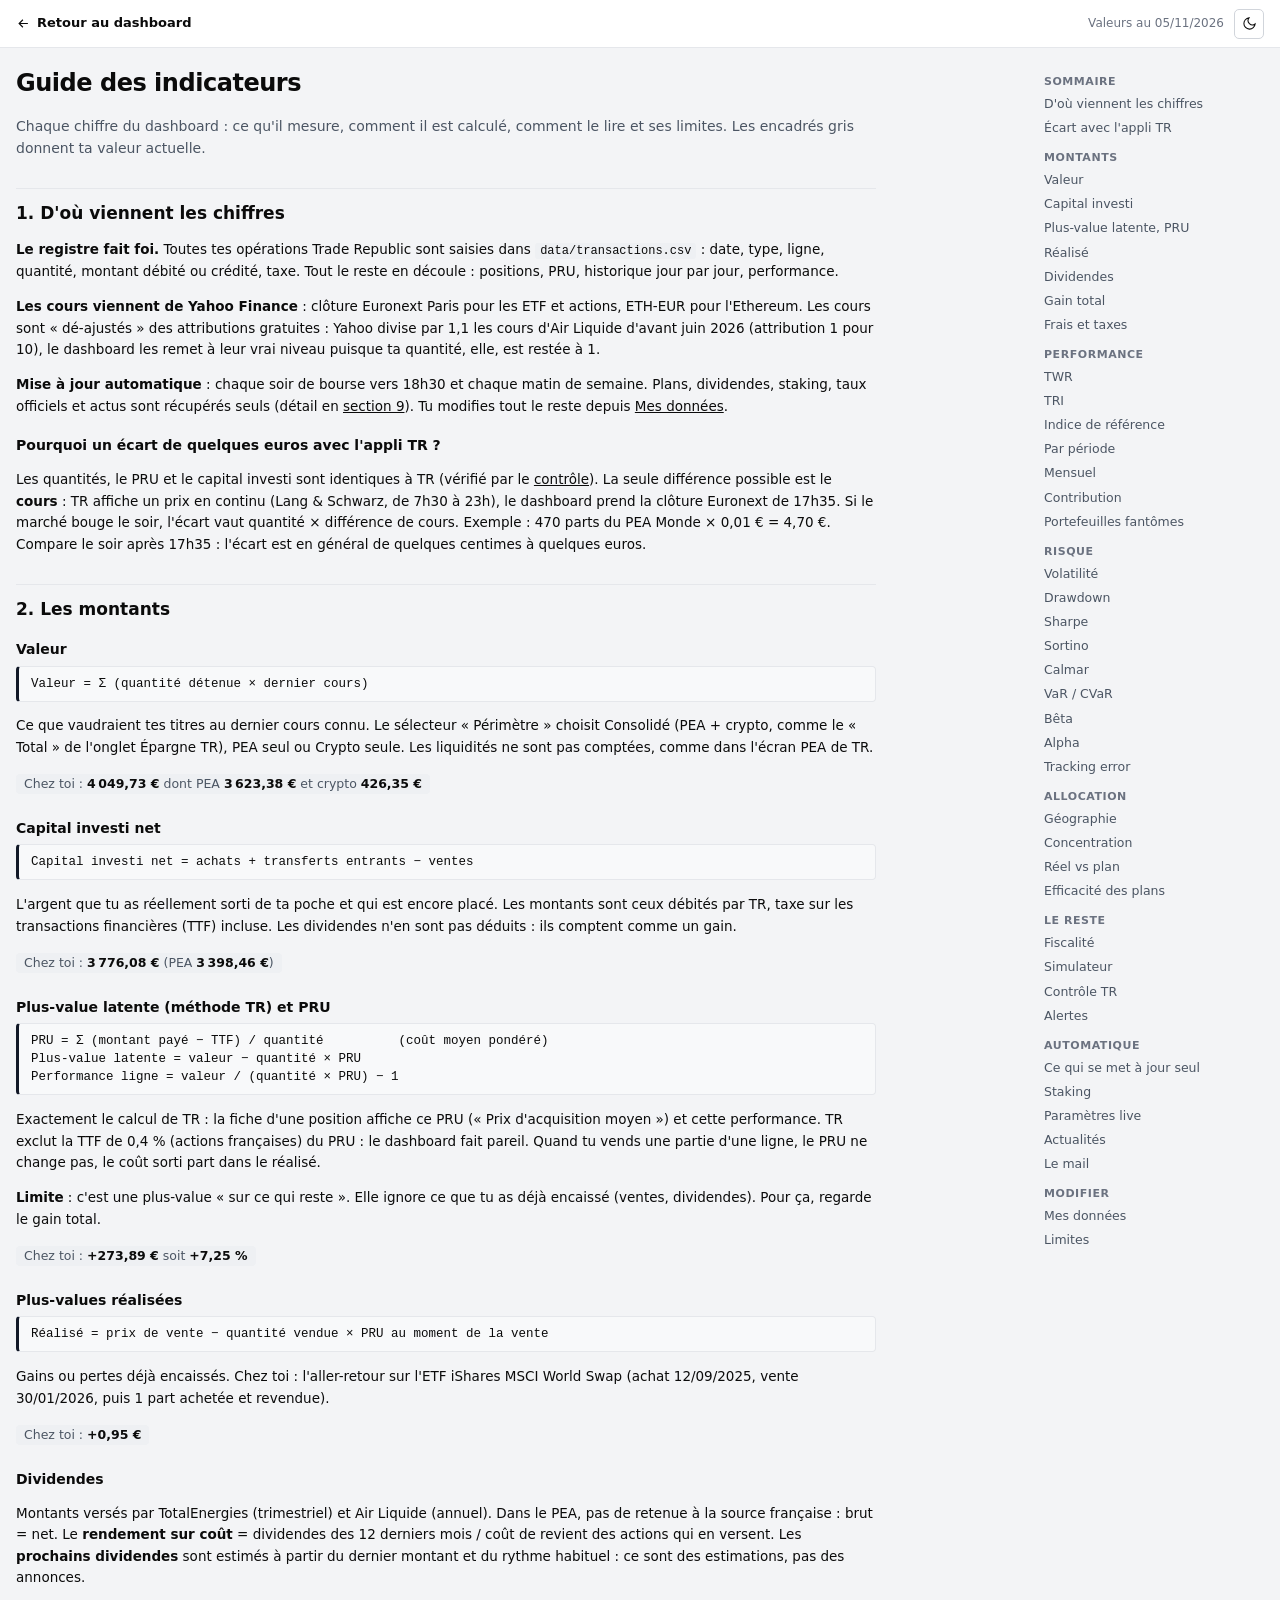
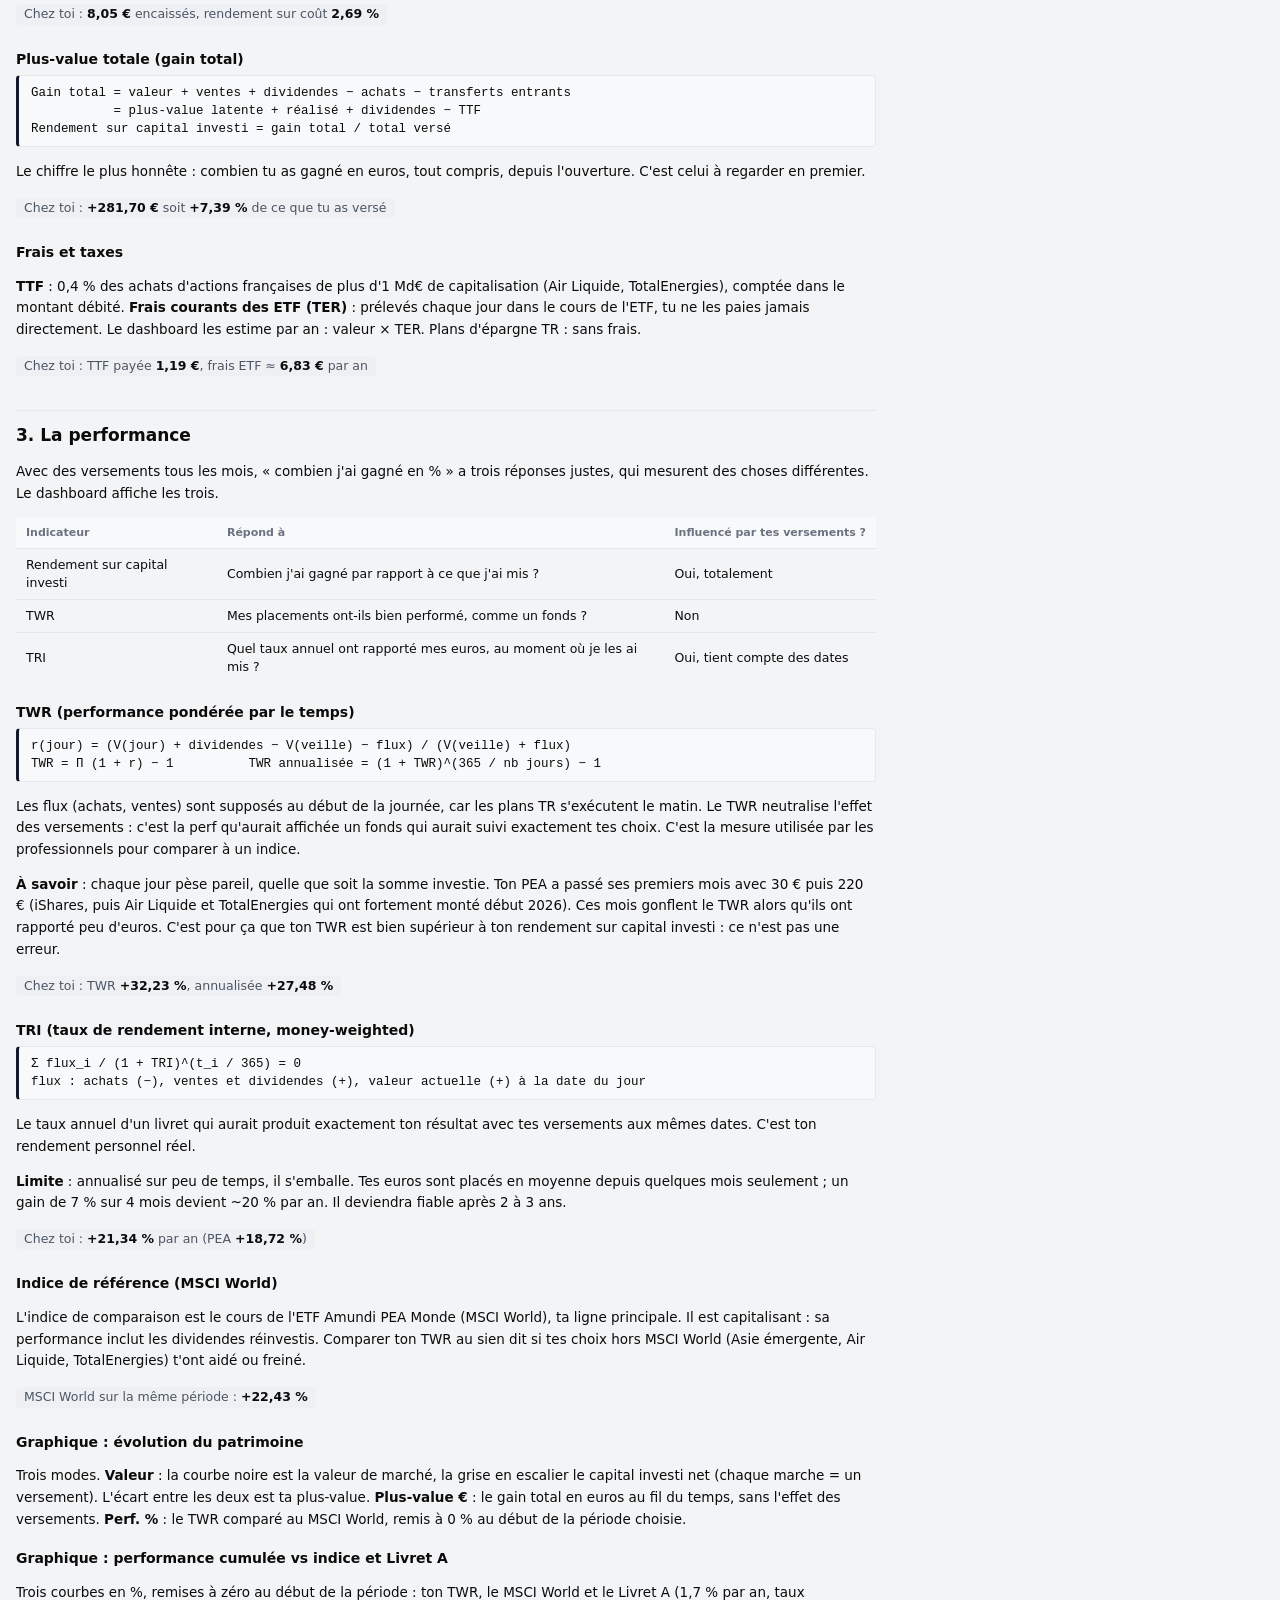
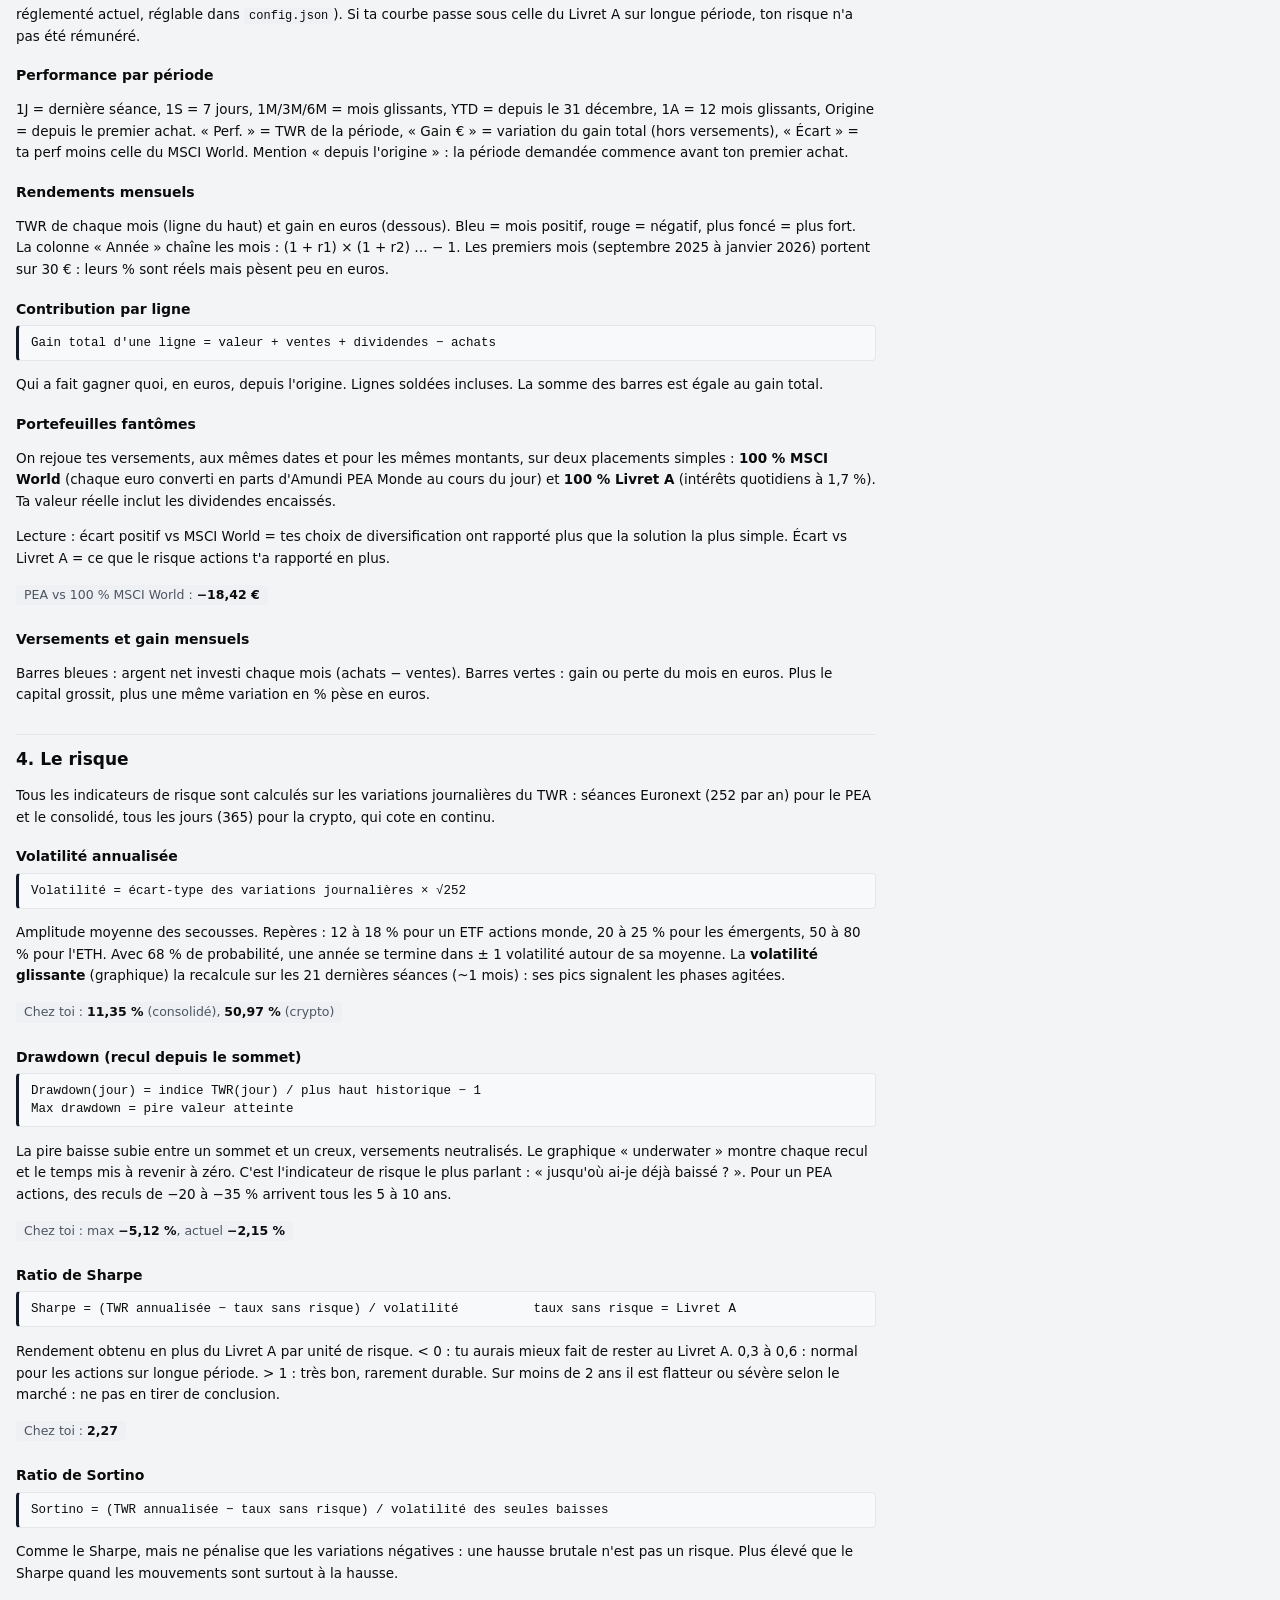
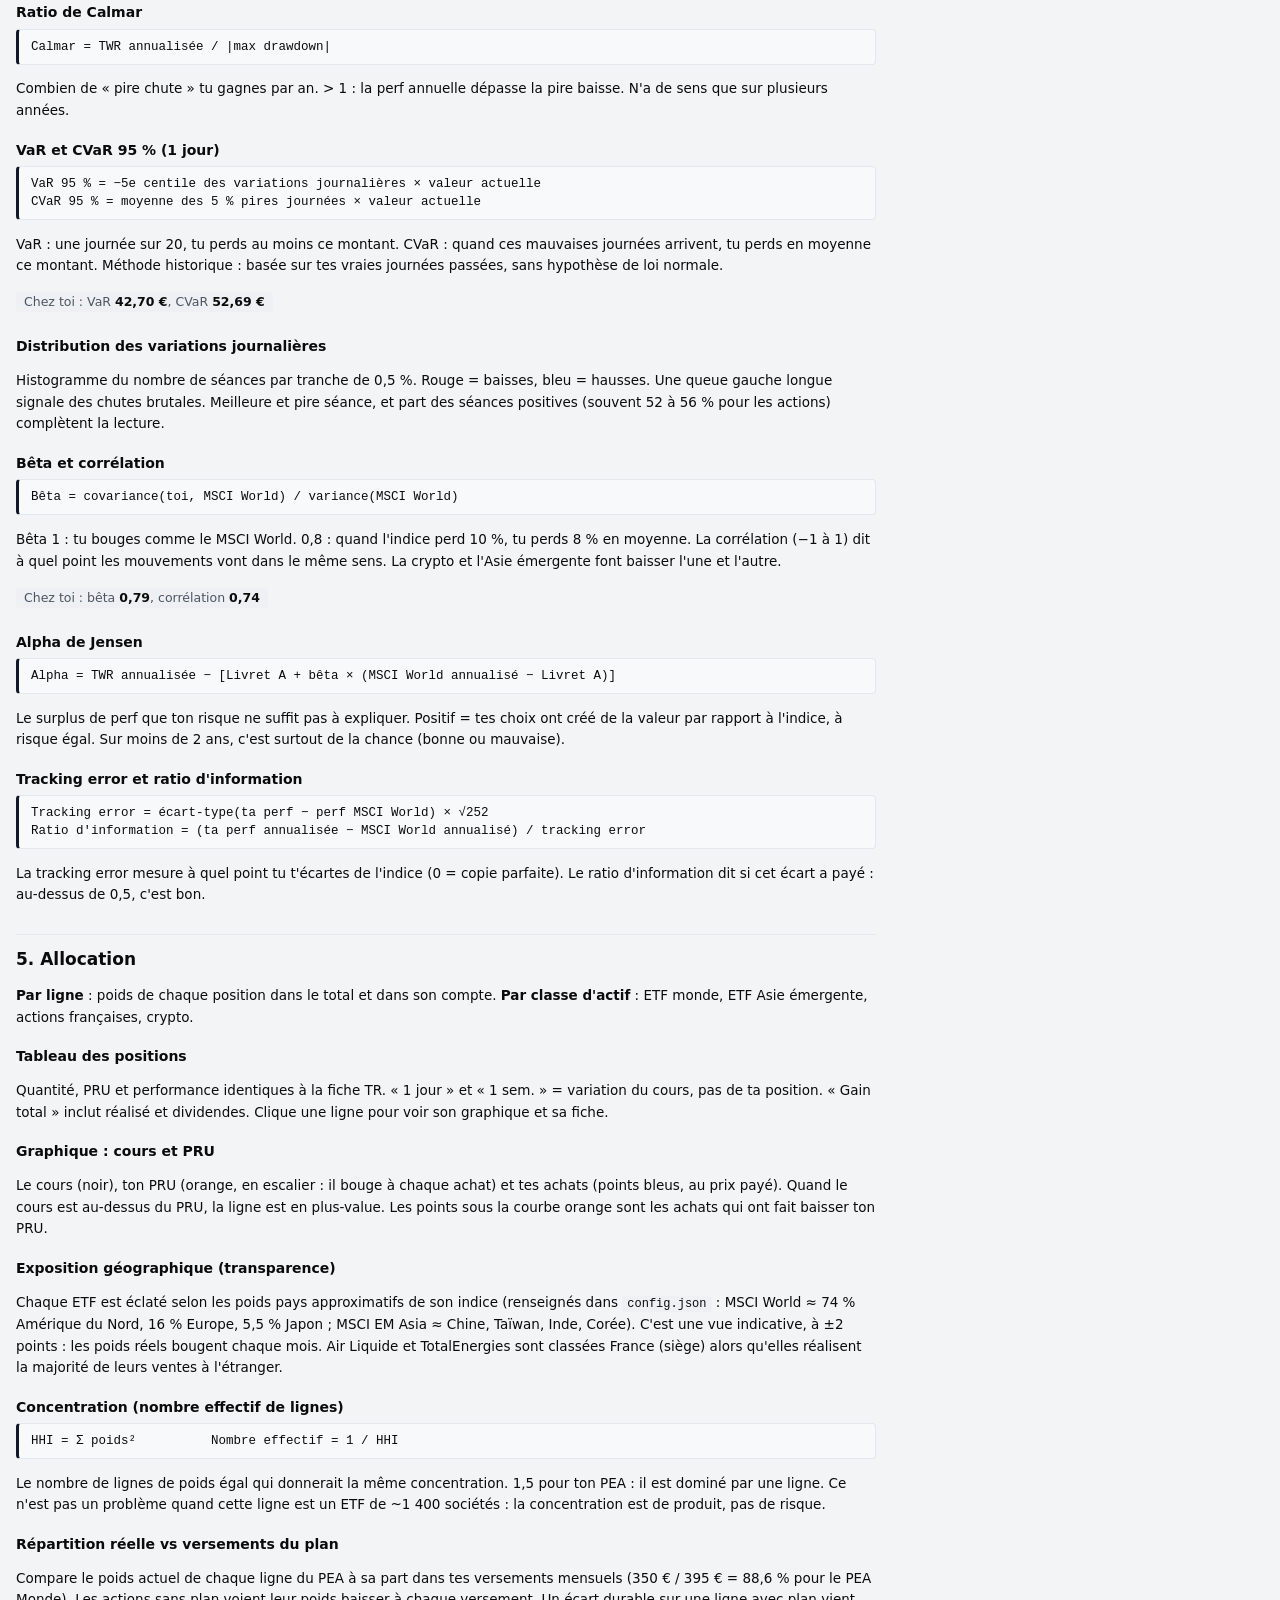
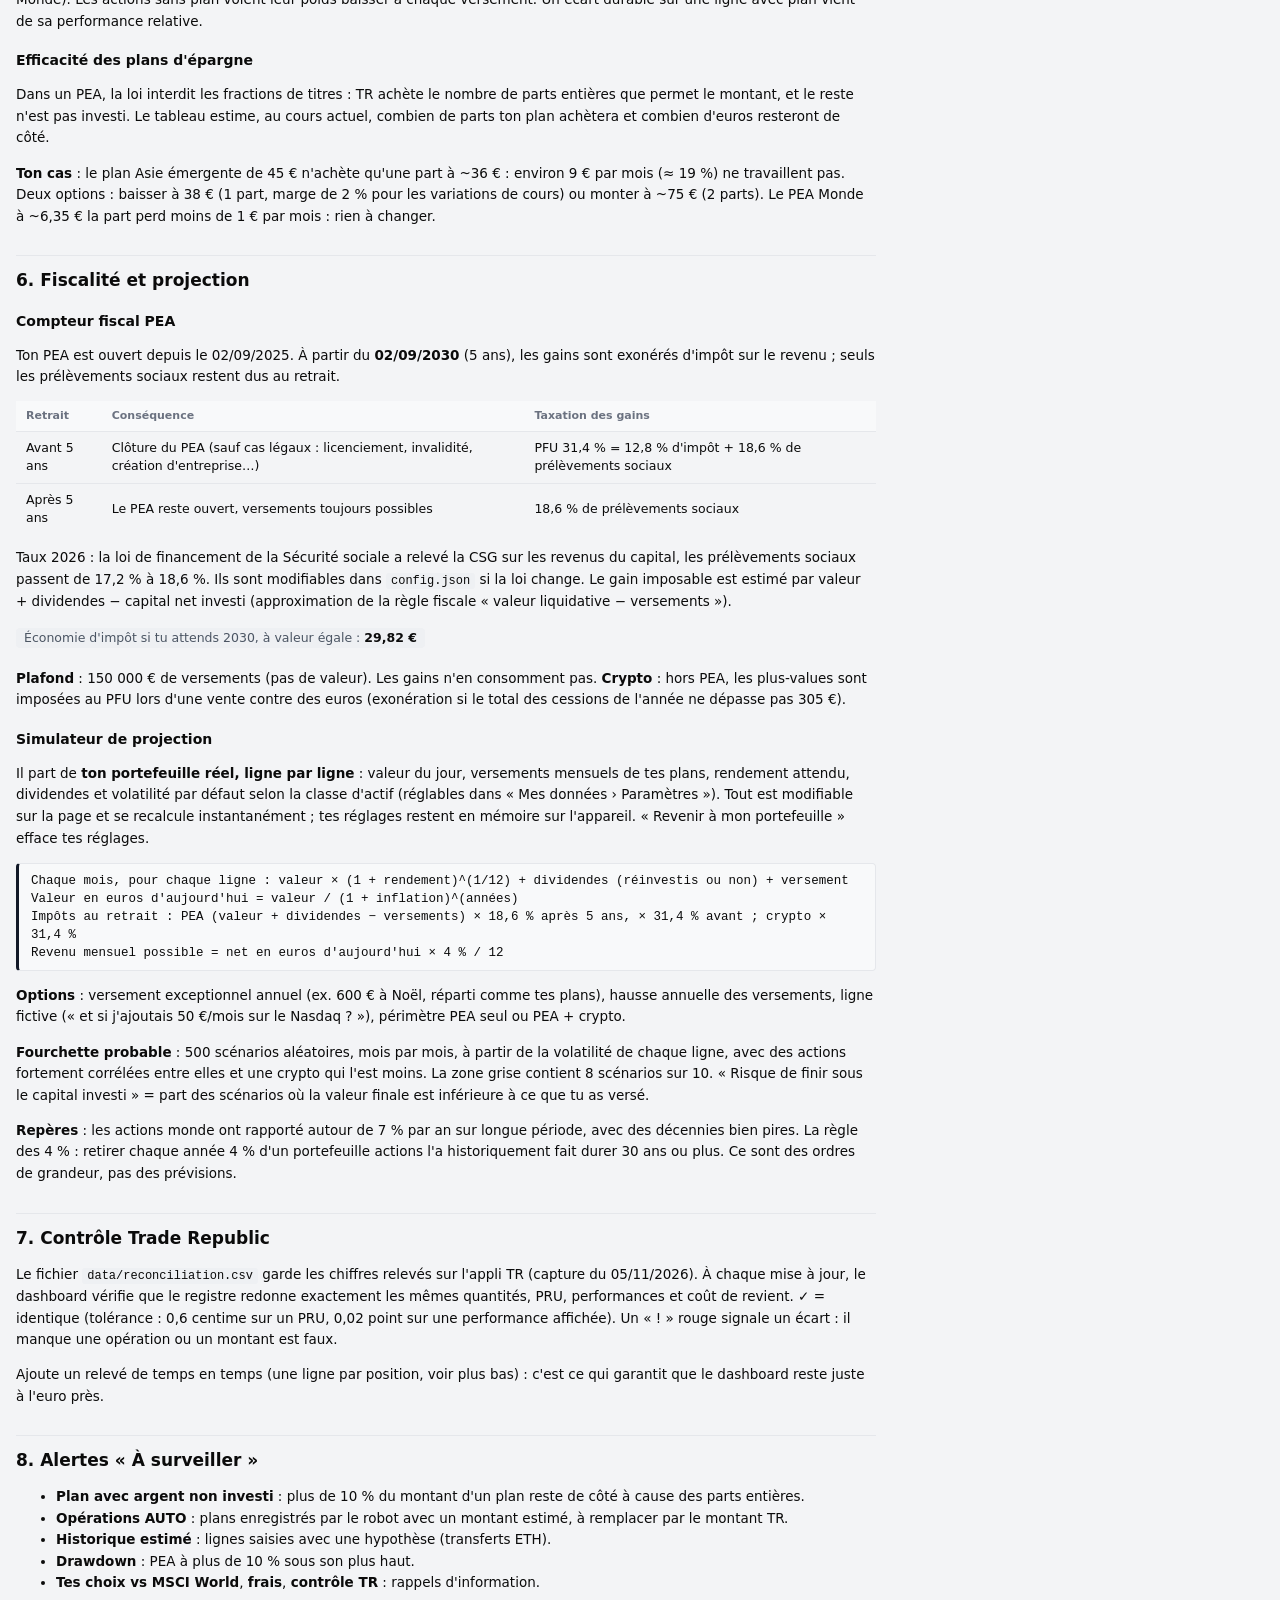
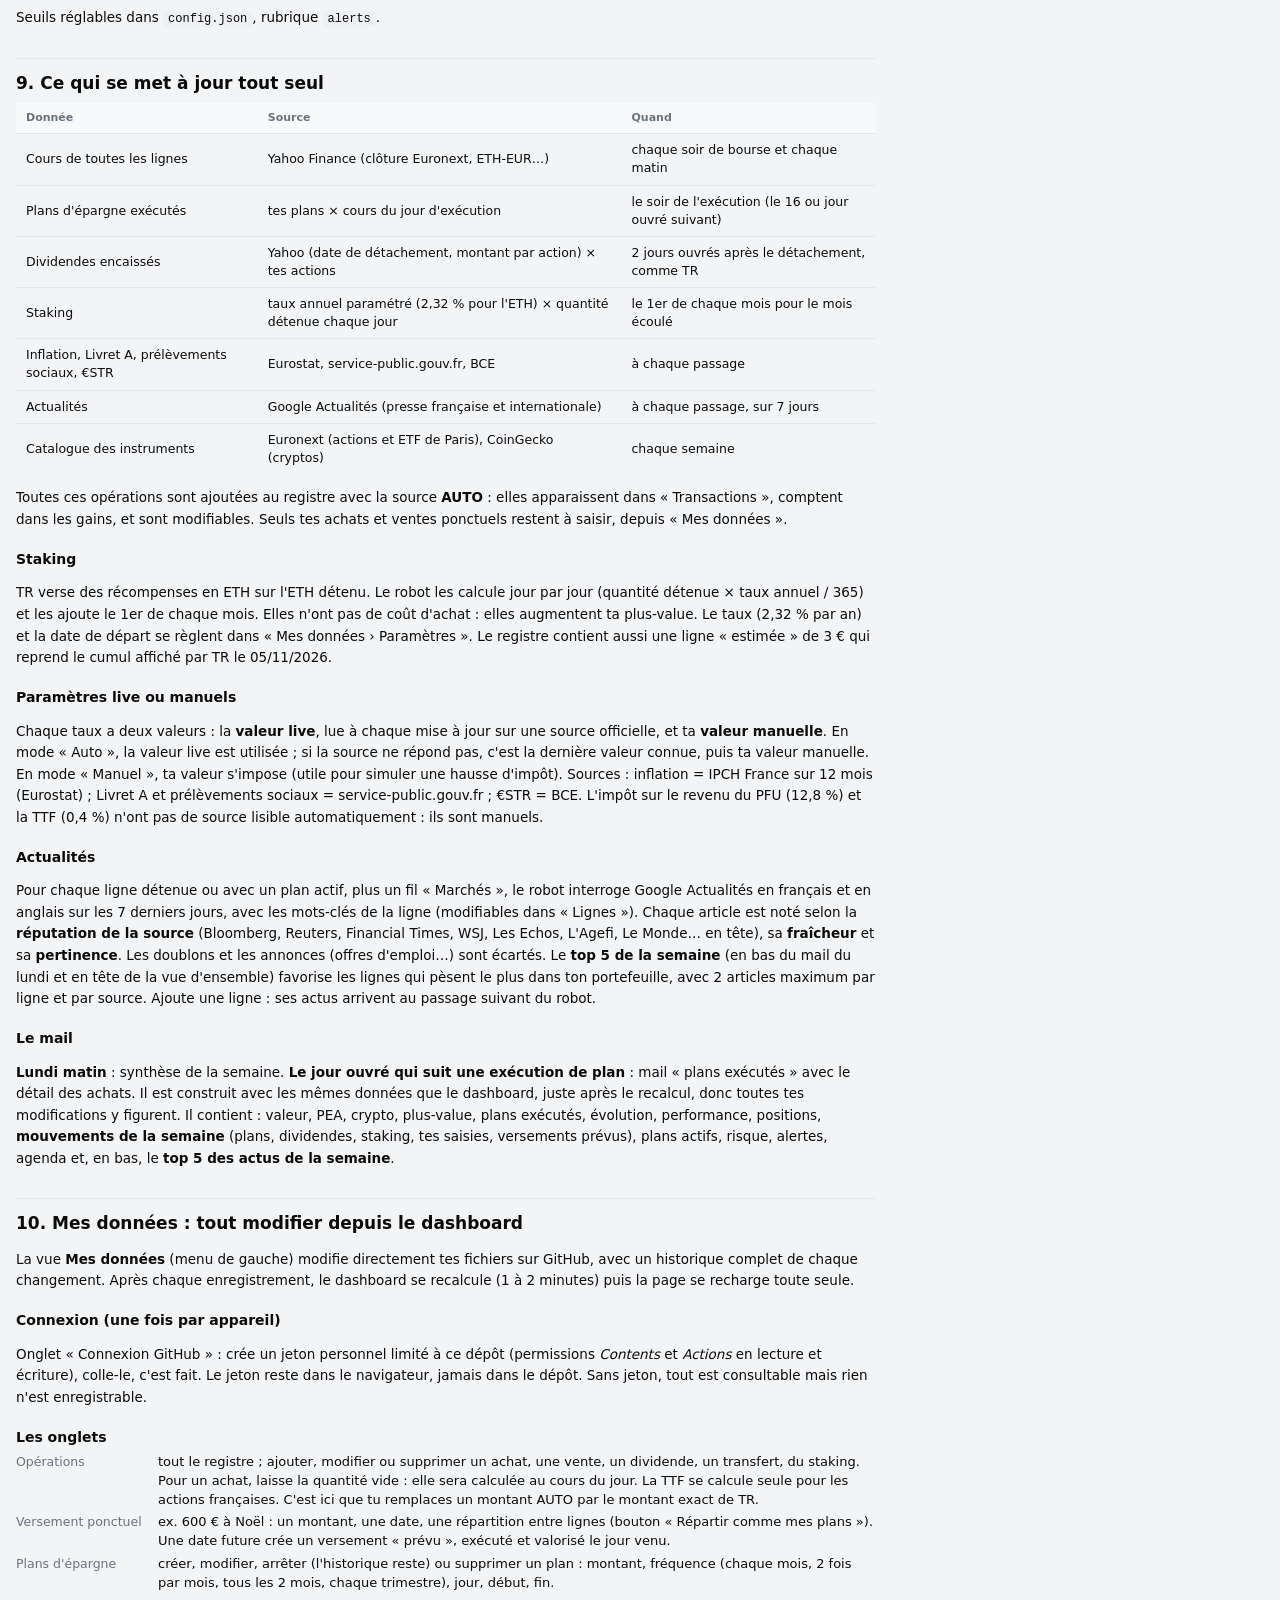
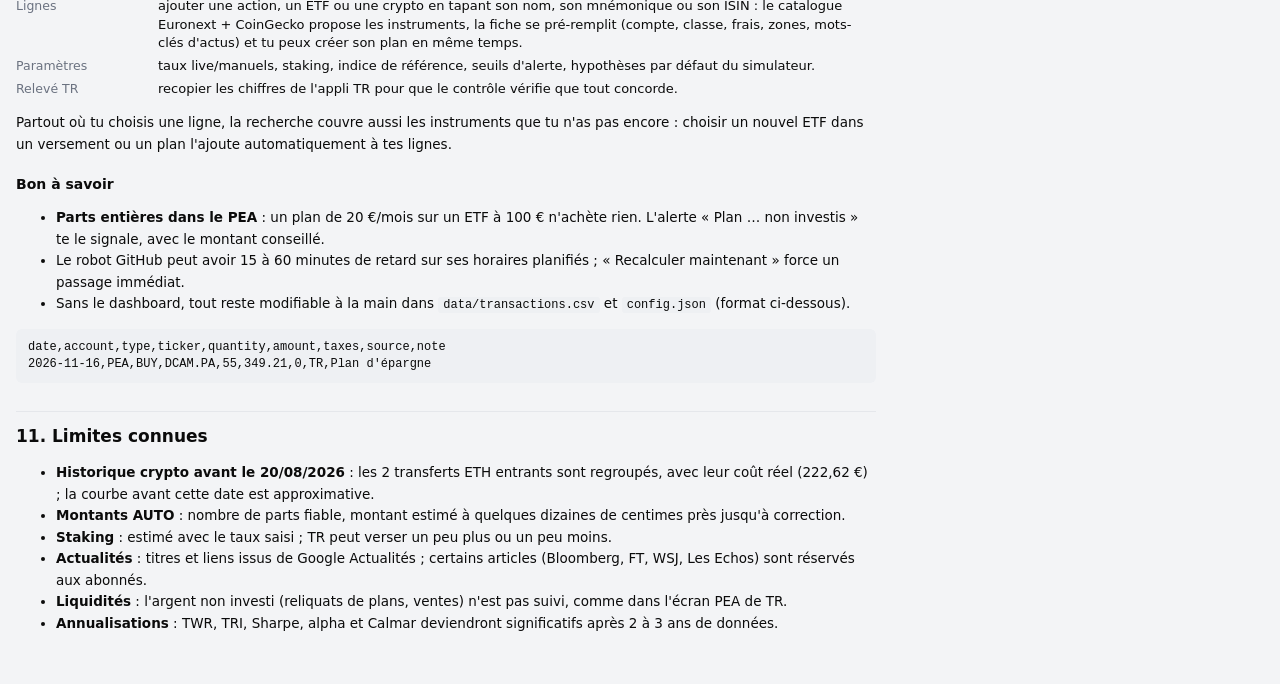
==== aide.html @ f75a5760 "Automatisations, actus, édition depuis le dashboard et simulateur - Registre : dividendes ajoutés au" ====
<!doctype html>
<html lang="fr">
<head>
<meta charset="utf-8">
<meta name="viewport" content="width=device-width, initial-scale=1">
<title>Guide des indicateurs</title>
<meta name="description" content="Définition, calcul et lecture de chaque indicateur et graphique du PEA Tracker.">
<link rel="icon" href="data:image/svg+xml,%3Csvg xmlns='http://www.w3.org/2000/svg' viewBox='0 0 32 32'%3E%3Crect width='32' height='32' rx='7' fill='%23111'/%3E%3Cpath d='M7 21l6-6 4 4 8-9' stroke='%23fff' stroke-width='3' fill='none' stroke-linecap='round' stroke-linejoin='round'/%3E%3C/svg%3E">
<script>try{var t=localStorage.getItem('pea-theme');if(t)document.documentElement.setAttribute('data-theme',t);}catch(e){}</script>
<link rel="stylesheet" href="assets/style.css">
<style>
  .live { font-variant-numeric: tabular-nums; font-weight: 650; }
  .you { display: inline-block; background: var(--surface-3); border-radius: 4px; padding: 1px 8px; font-size: 12.5px; color: var(--text-2); margin: 2px 0 6px; }
  .you b { color: var(--text); }
  .topbar a.back { text-decoration: none; font-weight: 600; display: inline-flex; gap: 6px; align-items: center; }
  .topbar a.back svg { width: 15px; height: 15px; stroke: currentColor; fill: none; stroke-width: 1.8; }
  table.t { margin: 6px 0 12px; }
  .doc table.t td { white-space: normal; }
</style>
</head>
<body>
<header class="topbar">
  <a class="back" href="index.html"><svg viewBox="0 0 24 24"><path d="M19 12H5M11 18l-6-6 6-6"/></svg>Retour au dashboard</a>
  <div class="grow"></div>
  <span class="asof" id="asof"></span>
  <button class="icon-btn" id="theme-btn" title="Thème clair / sombre" aria-label="Changer de thème"><svg viewBox="0 0 24 24"><path d="M21 12.8A9 9 0 1 1 11.2 3a7 7 0 0 0 9.8 9.8z"/></svg></button>
</header>

<div class="content" style="padding-bottom:40px">
<div class="doc-layout">
<article class="doc">
  <h1>Guide des indicateurs</h1>
  <p class="lead">Chaque chiffre du dashboard : ce qu'il mesure, comment il est calculé, comment le lire et ses limites. Les encadrés gris donnent ta valeur actuelle.</p>

  <!-- ===================================================== PRINCIPES -->
  <h2 id="principes">1. D'où viennent les chiffres</h2>
  <p><b>Le registre fait foi.</b> Toutes tes opérations Trade Republic sont saisies dans <code>data/transactions.csv</code> : date, type, ligne, quantité, montant débité ou crédité, taxe. Tout le reste en découle : positions, PRU, historique jour par jour, performance.</p>
  <p><b>Les cours viennent de Yahoo Finance</b> : clôture Euronext Paris pour les ETF et actions, ETH-EUR pour l'Ethereum. Les cours sont « dé-ajustés » des attributions gratuites : Yahoo divise par 1,1 les cours d'Air Liquide d'avant juin 2026 (attribution 1 pour 10), le dashboard les remet à leur vrai niveau puisque ta quantité, elle, est restée à 1.</p>
  <p><b>Mise à jour automatique</b> : chaque soir de bourse vers 18h30 et chaque matin de semaine. Plans, dividendes, staking, taux officiels et actus sont récupérés seuls (détail en <a href="#auto">section 9</a>). Tu modifies tout le reste depuis <a href="index.html#donnees">Mes données</a>.</p>

  <h3 id="ecart-tr">Pourquoi un écart de quelques euros avec l'appli TR ?</h3>
  <p>Les quantités, le PRU et le capital investi sont identiques à TR (vérifié par le <a href="#reconciliation">contrôle</a>). La seule différence possible est le <b>cours</b> : TR affiche un prix en continu (Lang &amp; Schwarz, de 7h30 à 23h), le dashboard prend la clôture Euronext de 17h35. Si le marché bouge le soir, l'écart vaut quantité × différence de cours. Exemple : 470 parts du PEA Monde × 0,01 € = 4,70 €. Compare le soir après 17h35 : l'écart est en général de quelques centimes à quelques euros.</p>

  <!-- ===================================================== MONTANTS -->
  <h2 id="montants">2. Les montants</h2>

  <h3 id="valeur">Valeur</h3>
  <div class="formula">Valeur = Σ (quantité détenue × dernier cours)</div>
  <p>Ce que vaudraient tes titres au dernier cours connu. Le sélecteur « Périmètre » choisit Consolidé (PEA + crypto, comme le « Total » de l'onglet Épargne TR), PEA seul ou Crypto seule. Les liquidités ne sont pas comptées, comme dans l'écran PEA de TR.</p>
  <span class="you">Chez toi : <b data-v="kpi.TOTAL.value" data-f="eur"></b> dont PEA <b data-v="kpi.PEA.value" data-f="eur"></b> et crypto <b data-v="kpi.CRYPTO.value" data-f="eur"></b></span>

  <h3 id="investi">Capital investi net</h3>
  <div class="formula">Capital investi net = achats + transferts entrants − ventes</div>
  <p>L'argent que tu as réellement sorti de ta poche et qui est encore placé. Les montants sont ceux débités par TR, taxe sur les transactions financières (TTF) incluse. Les dividendes n'en sont pas déduits : ils comptent comme un gain.</p>
  <span class="you">Chez toi : <b data-v="kpi.TOTAL.invested" data-f="eur"></b> (PEA <b data-v="kpi.PEA.invested" data-f="eur"></b>)</span>

  <h3 id="latente">Plus-value latente (méthode TR) et PRU</h3>
  <div class="formula">PRU = Σ (montant payé − TTF) / quantité          (coût moyen pondéré)
Plus-value latente = valeur − quantité × PRU
Performance ligne = valeur / (quantité × PRU) − 1</div>
  <p>Exactement le calcul de TR : la fiche d'une position affiche ce PRU (« Prix d'acquisition moyen ») et cette performance. TR exclut la TTF de 0,4 % (actions françaises) du PRU : le dashboard fait pareil. Quand tu vends une partie d'une ligne, le PRU ne change pas, le coût sorti part dans le réalisé.</p>
  <p><b>Limite</b> : c'est une plus-value « sur ce qui reste ». Elle ignore ce que tu as déjà encaissé (ventes, dividendes). Pour ça, regarde le gain total.</p>
  <span class="you">Chez toi : <b data-v="kpi.TOTAL.unreal" data-f="eurS"></b> soit <b data-v="kpi.TOTAL.unreal_pct" data-f="pctS"></b></span>

  <h3 id="realise">Plus-values réalisées</h3>
  <div class="formula">Réalisé = prix de vente − quantité vendue × PRU au moment de la vente</div>
  <p>Gains ou pertes déjà encaissés. Chez toi : l'aller-retour sur l'ETF iShares MSCI World Swap (achat 12/09/2025, vente 30/01/2026, puis 1 part achetée et revendue).</p>
  <span class="you">Chez toi : <b data-v="kpi.TOTAL.realized" data-f="eurS"></b></span>

  <h3 id="dividendes">Dividendes</h3>
  <p>Montants versés par TotalEnergies (trimestriel) et Air Liquide (annuel). Dans le PEA, pas de retenue à la source française : brut = net. Le <b>rendement sur coût</b> = dividendes des 12 derniers mois / coût de revient des actions qui en versent. Les <b>prochains dividendes</b> sont estimés à partir du dernier montant et du rythme habituel : ce sont des estimations, pas des annonces.</p>
  <span class="you">Chez toi : <b data-v="dividends.total" data-f="eur"></b> encaissés, rendement sur coût <b data-v="dividends.yield_on_cost" data-f="pct"></b></span>

  <h3 id="gain-total">Plus-value totale (gain total)</h3>
  <div class="formula">Gain total = valeur + ventes + dividendes − achats − transferts entrants
           = plus-value latente + réalisé + dividendes − TTF
Rendement sur capital investi = gain total / total versé</div>
  <p>Le chiffre le plus honnête : combien tu as gagné en euros, tout compris, depuis l'ouverture. C'est celui à regarder en premier.</p>
  <span class="you">Chez toi : <b data-v="kpi.TOTAL.pnl" data-f="eurS"></b> soit <b data-v="kpi.TOTAL.roi" data-f="pctS"></b> de ce que tu as versé</span>

  <h3 id="frais">Frais et taxes</h3>
  <p><b>TTF</b> : 0,4 % des achats d'actions françaises de plus d'1 Md€ de capitalisation (Air Liquide, TotalEnergies), comptée dans le montant débité. <b>Frais courants des ETF (TER)</b> : prélevés chaque jour dans le cours de l'ETF, tu ne les paies jamais directement. Le dashboard les estime par an : valeur × TER. Plans d'épargne TR : sans frais.</p>
  <span class="you">Chez toi : TTF payée <b data-v="kpi.TOTAL.taxes" data-f="eur"></b>, frais ETF ≈ <b data-v="allocation.fee_year" data-f="eur"></b> par an</span>

  <!-- ===================================================== PERFORMANCE -->
  <h2 id="performance">3. La performance</h2>
  <p>Avec des versements tous les mois, « combien j'ai gagné en % » a trois réponses justes, qui mesurent des choses différentes. Le dashboard affiche les trois.</p>
  <table class="t"><thead><tr><th>Indicateur</th><th>Répond à</th><th>Influencé par tes versements ?</th></tr></thead><tbody>
    <tr><td>Rendement sur capital investi</td><td>Combien j'ai gagné par rapport à ce que j'ai mis ?</td><td>Oui, totalement</td></tr>
    <tr><td>TWR</td><td>Mes placements ont-ils bien performé, comme un fonds ?</td><td>Non</td></tr>
    <tr><td>TRI</td><td>Quel taux annuel ont rapporté mes euros, au moment où je les ai mis ?</td><td>Oui, tient compte des dates</td></tr>
  </tbody></table>

  <h3 id="twr">TWR (performance pondérée par le temps)</h3>
  <div class="formula">r(jour) = (V(jour) + dividendes − V(veille) − flux) / (V(veille) + flux)
TWR = Π (1 + r) − 1          TWR annualisée = (1 + TWR)^(365 / nb jours) − 1</div>
  <p>Les flux (achats, ventes) sont supposés au début de la journée, car les plans TR s'exécutent le matin. Le TWR neutralise l'effet des versements : c'est la perf qu'aurait affichée un fonds qui aurait suivi exactement tes choix. C'est la mesure utilisée par les professionnels pour comparer à un indice.</p>
  <p><b>À savoir</b> : chaque jour pèse pareil, quelle que soit la somme investie. Ton PEA a passé ses premiers mois avec 30 € puis 220 € (iShares, puis Air Liquide et TotalEnergies qui ont fortement monté début 2026). Ces mois gonflent le TWR alors qu'ils ont rapporté peu d'euros. C'est pour ça que ton TWR est bien supérieur à ton rendement sur capital investi : ce n'est pas une erreur.</p>
  <span class="you">Chez toi : TWR <b data-v="kpi.TOTAL.twr" data-f="pctS"></b>, annualisée <b data-v="kpi.TOTAL.twr_ann" data-f="pctS"></b></span>

  <h3 id="tri">TRI (taux de rendement interne, money-weighted)</h3>
  <div class="formula">Σ flux_i / (1 + TRI)^(t_i / 365) = 0
flux : achats (−), ventes et dividendes (+), valeur actuelle (+) à la date du jour</div>
  <p>Le taux annuel d'un livret qui aurait produit exactement ton résultat avec tes versements aux mêmes dates. C'est ton rendement personnel réel.</p>
  <p><b>Limite</b> : annualisé sur peu de temps, il s'emballe. Tes euros sont placés en moyenne depuis quelques mois seulement ; un gain de 7 % sur 4 mois devient ~20 % par an. Il deviendra fiable après 2 à 3 ans.</p>
  <span class="you">Chez toi : <b data-v="kpi.TOTAL.xirr" data-f="pctS"></b> par an (PEA <b data-v="kpi.PEA.xirr" data-f="pctS"></b>)</span>

  <h3 id="benchmark">Indice de référence (MSCI World)</h3>
  <p>L'indice de comparaison est le cours de l'ETF Amundi PEA Monde (MSCI World), ta ligne principale. Il est capitalisant : sa performance inclut les dividendes réinvestis. Comparer ton TWR au sien dit si tes choix hors MSCI World (Asie émergente, Air Liquide, TotalEnergies) t'ont aidé ou freiné.</p>
  <span class="you">MSCI World sur la même période : <b data-v="risk.TOTAL.bench_twr" data-f="pctS"></b></span>

  <h3 id="graph-evolution">Graphique : évolution du patrimoine</h3>
  <p>Trois modes. <b>Valeur</b> : la courbe noire est la valeur de marché, la grise en escalier le capital investi net (chaque marche = un versement). L'écart entre les deux est ta plus-value. <b>Plus-value €</b> : le gain total en euros au fil du temps, sans l'effet des versements. <b>Perf. %</b> : le TWR comparé au MSCI World, remis à 0 % au début de la période choisie.</p>

  <h3 id="graph-perf">Graphique : performance cumulée vs indice et Livret A</h3>
  <p>Trois courbes en %, remises à zéro au début de la période : ton TWR, le MSCI World et le Livret A (1,7 % par an, taux réglementé actuel, réglable dans <code>config.json</code>). Si ta courbe passe sous celle du Livret A sur longue période, ton risque n'a pas été rémunéré.</p>

  <h3 id="periodes">Performance par période</h3>
  <p>1J = dernière séance, 1S = 7 jours, 1M/3M/6M = mois glissants, YTD = depuis le 31 décembre, 1A = 12 mois glissants, Origine = depuis le premier achat. « Perf. » = TWR de la période, « Gain € » = variation du gain total (hors versements), « Écart » = ta perf moins celle du MSCI World. Mention « depuis l'origine » : la période demandée commence avant ton premier achat.</p>

  <h3 id="mensuel">Rendements mensuels</h3>
  <p>TWR de chaque mois (ligne du haut) et gain en euros (dessous). Bleu = mois positif, rouge = négatif, plus foncé = plus fort. La colonne « Année » chaîne les mois : (1 + r1) × (1 + r2) … − 1. Les premiers mois (septembre 2025 à janvier 2026) portent sur 30 € : leurs % sont réels mais pèsent peu en euros.</p>

  <h3 id="contribution">Contribution par ligne</h3>
  <div class="formula">Gain total d'une ligne = valeur + ventes + dividendes − achats</div>
  <p>Qui a fait gagner quoi, en euros, depuis l'origine. Lignes soldées incluses. La somme des barres est égale au gain total.</p>

  <h3 id="fantomes">Portefeuilles fantômes</h3>
  <p>On rejoue tes versements, aux mêmes dates et pour les mêmes montants, sur deux placements simples : <b>100 % MSCI World</b> (chaque euro converti en parts d'Amundi PEA Monde au cours du jour) et <b>100 % Livret A</b> (intérêts quotidiens à 1,7 %). Ta valeur réelle inclut les dividendes encaissés.</p>
  <p>Lecture : écart positif vs MSCI World = tes choix de diversification ont rapporté plus que la solution la plus simple. Écart vs Livret A = ce que le risque actions t'a rapporté en plus.</p>
  <span class="you">PEA vs 100 % MSCI World : <b data-v="ghosts.PEA.diff_bench" data-f="eurS"></b></span>

  <h3 id="versements">Versements et gain mensuels</h3>
  <p>Barres bleues : argent net investi chaque mois (achats − ventes). Barres vertes : gain ou perte du mois en euros. Plus le capital grossit, plus une même variation en % pèse en euros.</p>

  <!-- ===================================================== RISQUE -->
  <h2 id="risque">4. Le risque</h2>
  <p>Tous les indicateurs de risque sont calculés sur les variations journalières du TWR : séances Euronext (252 par an) pour le PEA et le consolidé, tous les jours (365) pour la crypto, qui cote en continu.</p>

  <h3 id="volatilite">Volatilité annualisée</h3>
  <div class="formula">Volatilité = écart-type des variations journalières × √252</div>
  <p>Amplitude moyenne des secousses. Repères : 12 à 18 % pour un ETF actions monde, 20 à 25 % pour les émergents, 50 à 80 % pour l'ETH. Avec 68 % de probabilité, une année se termine dans ± 1 volatilité autour de sa moyenne. La <b>volatilité glissante</b> (graphique) la recalcule sur les 21 dernières séances (~1 mois) : ses pics signalent les phases agitées.</p>
  <span class="you">Chez toi : <b data-v="risk.TOTAL.vol" data-f="pct"></b> (consolidé), <b data-v="risk.CRYPTO.vol" data-f="pct"></b> (crypto)</span>

  <h3 id="drawdown">Drawdown (recul depuis le sommet)</h3>
  <div class="formula">Drawdown(jour) = indice TWR(jour) / plus haut historique − 1
Max drawdown = pire valeur atteinte</div>
  <p>La pire baisse subie entre un sommet et un creux, versements neutralisés. Le graphique « underwater » montre chaque recul et le temps mis à revenir à zéro. C'est l'indicateur de risque le plus parlant : « jusqu'où ai-je déjà baissé ? ». Pour un PEA actions, des reculs de −20 à −35 % arrivent tous les 5 à 10 ans.</p>
  <span class="you">Chez toi : max <b data-v="risk.TOTAL.dd_mdd" data-f="pctS"></b>, actuel <b data-v="risk.TOTAL.dd_current" data-f="pctS"></b></span>

  <h3 id="sharpe">Ratio de Sharpe</h3>
  <div class="formula">Sharpe = (TWR annualisée − taux sans risque) / volatilité          taux sans risque = Livret A</div>
  <p>Rendement obtenu en plus du Livret A par unité de risque. &lt; 0 : tu aurais mieux fait de rester au Livret A. 0,3 à 0,6 : normal pour les actions sur longue période. &gt; 1 : très bon, rarement durable. Sur moins de 2 ans il est flatteur ou sévère selon le marché : ne pas en tirer de conclusion.</p>
  <span class="you">Chez toi : <b data-v="risk.TOTAL.sharpe" data-f="num"></b></span>

  <h3 id="sortino">Ratio de Sortino</h3>
  <div class="formula">Sortino = (TWR annualisée − taux sans risque) / volatilité des seules baisses</div>
  <p>Comme le Sharpe, mais ne pénalise que les variations négatives : une hausse brutale n'est pas un risque. Plus élevé que le Sharpe quand les mouvements sont surtout à la hausse.</p>

  <h3 id="calmar">Ratio de Calmar</h3>
  <div class="formula">Calmar = TWR annualisée / |max drawdown|</div>
  <p>Combien de « pire chute » tu gagnes par an. &gt; 1 : la perf annuelle dépasse la pire baisse. N'a de sens que sur plusieurs années.</p>

  <h3 id="var">VaR et CVaR 95 % (1 jour)</h3>
  <div class="formula">VaR 95 % = −5e centile des variations journalières × valeur actuelle
CVaR 95 % = moyenne des 5 % pires journées × valeur actuelle</div>
  <p>VaR : une journée sur 20, tu perds au moins ce montant. CVaR : quand ces mauvaises journées arrivent, tu perds en moyenne ce montant. Méthode historique : basée sur tes vraies journées passées, sans hypothèse de loi normale.</p>
  <span class="you">Chez toi : VaR <b data-v="risk.TOTAL.var95_eur" data-f="eur"></b>, CVaR <b data-v="risk.TOTAL.cvar95_eur" data-f="eur"></b></span>

  <h3 id="distribution">Distribution des variations journalières</h3>
  <p>Histogramme du nombre de séances par tranche de 0,5 %. Rouge = baisses, bleu = hausses. Une queue gauche longue signale des chutes brutales. Meilleure et pire séance, et part des séances positives (souvent 52 à 56 % pour les actions) complètent la lecture.</p>

  <h3 id="beta">Bêta et corrélation</h3>
  <div class="formula">Bêta = covariance(toi, MSCI World) / variance(MSCI World)</div>
  <p>Bêta 1 : tu bouges comme le MSCI World. 0,8 : quand l'indice perd 10 %, tu perds 8 % en moyenne. La corrélation (−1 à 1) dit à quel point les mouvements vont dans le même sens. La crypto et l'Asie émergente font baisser l'une et l'autre.</p>
  <span class="you">Chez toi : bêta <b data-v="risk.TOTAL.beta" data-f="num"></b>, corrélation <b data-v="risk.TOTAL.corr" data-f="num"></b></span>

  <h3 id="alpha">Alpha de Jensen</h3>
  <div class="formula">Alpha = TWR annualisée − [Livret A + bêta × (MSCI World annualisé − Livret A)]</div>
  <p>Le surplus de perf que ton risque ne suffit pas à expliquer. Positif = tes choix ont créé de la valeur par rapport à l'indice, à risque égal. Sur moins de 2 ans, c'est surtout de la chance (bonne ou mauvaise).</p>

  <h3 id="tracking">Tracking error et ratio d'information</h3>
  <div class="formula">Tracking error = écart-type(ta perf − perf MSCI World) × √252
Ratio d'information = (ta perf annualisée − MSCI World annualisé) / tracking error</div>
  <p>La tracking error mesure à quel point tu t'écartes de l'indice (0 = copie parfaite). Le ratio d'information dit si cet écart a payé : au-dessus de 0,5, c'est bon.</p>

  <!-- ===================================================== ALLOCATION -->
  <h2 id="allocation">5. Allocation</h2>
  <p><b>Par ligne</b> : poids de chaque position dans le total et dans son compte. <b>Par classe d'actif</b> : ETF monde, ETF Asie émergente, actions françaises, crypto.</p>

  <h3 id="positions">Tableau des positions</h3>
  <p>Quantité, PRU et performance identiques à la fiche TR. « 1 jour » et « 1 sem. » = variation du cours, pas de ta position. « Gain total » inclut réalisé et dividendes. Clique une ligne pour voir son graphique et sa fiche.</p>

  <h3 id="graph-position">Graphique : cours et PRU</h3>
  <p>Le cours (noir), ton PRU (orange, en escalier : il bouge à chaque achat) et tes achats (points bleus, au prix payé). Quand le cours est au-dessus du PRU, la ligne est en plus-value. Les points sous la courbe orange sont les achats qui ont fait baisser ton PRU.</p>

  <h3 id="geographie">Exposition géographique (transparence)</h3>
  <p>Chaque ETF est éclaté selon les poids pays approximatifs de son indice (renseignés dans <code>config.json</code> : MSCI World ≈ 74 % Amérique du Nord, 16 % Europe, 5,5 % Japon ; MSCI EM Asia ≈ Chine, Taïwan, Inde, Corée). C'est une vue indicative, à ±2 points : les poids réels bougent chaque mois. Air Liquide et TotalEnergies sont classées France (siège) alors qu'elles réalisent la majorité de leurs ventes à l'étranger.</p>

  <h3 id="concentration">Concentration (nombre effectif de lignes)</h3>
  <div class="formula">HHI = Σ poids²          Nombre effectif = 1 / HHI</div>
  <p>Le nombre de lignes de poids égal qui donnerait la même concentration. 1,5 pour ton PEA : il est dominé par une ligne. Ce n'est pas un problème quand cette ligne est un ETF de ~1 400 sociétés : la concentration est de produit, pas de risque.</p>

  <h3 id="derive">Répartition réelle vs versements du plan</h3>
  <p>Compare le poids actuel de chaque ligne du PEA à sa part dans tes versements mensuels (350 € / 395 € = 88,6 % pour le PEA Monde). Les actions sans plan voient leur poids baisser à chaque versement. Un écart durable sur une ligne avec plan vient de sa performance relative.</p>

  <h3 id="plans">Efficacité des plans d'épargne</h3>
  <p>Dans un PEA, la loi interdit les fractions de titres : TR achète le nombre de parts entières que permet le montant, et le reste n'est pas investi. Le tableau estime, au cours actuel, combien de parts ton plan achètera et combien d'euros resteront de côté.</p>
  <p><b>Ton cas</b> : le plan Asie émergente de 45 € n'achète qu'une part à ~36 € : environ 9 € par mois (≈ 19 %) ne travaillent pas. Deux options : baisser à 38 € (1 part, marge de 2 % pour les variations de cours) ou monter à ~75 € (2 parts). Le PEA Monde à ~6,35 € la part perd moins de 1 € par mois : rien à changer.</p>

  <!-- ===================================================== FISCALITÉ -->
  <h2 id="fiscalite">6. Fiscalité et projection</h2>
  <h3>Compteur fiscal PEA</h3>
  <p>Ton PEA est ouvert depuis le 02/09/2025. À partir du <b>02/09/2030</b> (5 ans), les gains sont exonérés d'impôt sur le revenu ; seuls les prélèvements sociaux restent dus au retrait.</p>
  <table class="t"><thead><tr><th>Retrait</th><th>Conséquence</th><th>Taxation des gains</th></tr></thead><tbody>
    <tr><td>Avant 5 ans</td><td>Clôture du PEA (sauf cas légaux : licenciement, invalidité, création d'entreprise…)</td><td>PFU 31,4 % = 12,8 % d'impôt + 18,6 % de prélèvements sociaux</td></tr>
    <tr><td>Après 5 ans</td><td>Le PEA reste ouvert, versements toujours possibles</td><td>18,6 % de prélèvements sociaux</td></tr>
  </tbody></table>
  <p>Taux 2026 : la loi de financement de la Sécurité sociale a relevé la CSG sur les revenus du capital, les prélèvements sociaux passent de 17,2 % à 18,6 %. Ils sont modifiables dans <code>config.json</code> si la loi change. Le gain imposable est estimé par valeur + dividendes − capital net investi (approximation de la règle fiscale « valeur liquidative − versements »).</p>
  <span class="you">Économie d'impôt si tu attends 2030, à valeur égale : <b data-v="fiscal.saving" data-f="eur"></b></span>
  <p><b>Plafond</b> : 150 000 € de versements (pas de valeur). Les gains n'en consomment pas. <b>Crypto</b> : hors PEA, les plus-values sont imposées au PFU lors d'une vente contre des euros (exonération si le total des cessions de l'année ne dépasse pas 305 €).</p>

  <h3 id="projection">Simulateur de projection</h3>
  <p>Il part de <b>ton portefeuille réel, ligne par ligne</b> : valeur du jour, versements mensuels de tes plans, rendement attendu, dividendes et volatilité par défaut selon la classe d'actif (réglables dans « Mes données › Paramètres »). Tout est modifiable sur la page et se recalcule instantanément ; tes réglages restent en mémoire sur l'appareil. « Revenir à mon portefeuille » efface tes réglages.</p>
  <div class="formula">Chaque mois, pour chaque ligne : valeur × (1 + rendement)^(1/12) + dividendes (réinvestis ou non) + versement
Valeur en euros d'aujourd'hui = valeur / (1 + inflation)^(années)
Impôts au retrait : PEA (valeur + dividendes − versements) × 18,6 % après 5 ans, × 31,4 % avant ; crypto × 31,4 %
Revenu mensuel possible = net en euros d'aujourd'hui × 4 % / 12</div>
  <p><b>Options</b> : versement exceptionnel annuel (ex. 600 € à Noël, réparti comme tes plans), hausse annuelle des versements, ligne fictive (« et si j'ajoutais 50 €/mois sur le Nasdaq ? »), périmètre PEA seul ou PEA + crypto.</p>
  <p><b>Fourchette probable</b> : 500 scénarios aléatoires, mois par mois, à partir de la volatilité de chaque ligne, avec des actions fortement corrélées entre elles et une crypto qui l'est moins. La zone grise contient 8 scénarios sur 10. « Risque de finir sous le capital investi » = part des scénarios où la valeur finale est inférieure à ce que tu as versé.</p>
  <p><b>Repères</b> : les actions monde ont rapporté autour de 7 % par an sur longue période, avec des décennies bien pires. La règle des 4 % : retirer chaque année 4 % d'un portefeuille actions l'a historiquement fait durer 30 ans ou plus. Ce sont des ordres de grandeur, pas des prévisions.</p>

  <!-- ===================================================== CONTRÔLE -->
  <h2 id="reconciliation">7. Contrôle Trade Republic</h2>
  <p>Le fichier <code>data/reconciliation.csv</code> garde les chiffres relevés sur l'appli TR (capture du 05/11/2026). À chaque mise à jour, le dashboard vérifie que le registre redonne exactement les mêmes quantités, PRU, performances et coût de revient. ✓ = identique (tolérance : 0,6 centime sur un PRU, 0,02 point sur une performance affichée). Un « ! » rouge signale un écart : il manque une opération ou un montant est faux.</p>
  <p>Ajoute un relevé de temps en temps (une ligne par position, voir plus bas) : c'est ce qui garantit que le dashboard reste juste à l'euro près.</p>

  <h2 id="alertes">8. Alertes « À surveiller »</h2>
  <ul>
    <li><b>Plan avec argent non investi</b> : plus de 10 % du montant d'un plan reste de côté à cause des parts entières.</li>
    <li><b>Opérations AUTO</b> : plans enregistrés par le robot avec un montant estimé, à remplacer par le montant TR.</li>
    <li><b>Historique estimé</b> : lignes saisies avec une hypothèse (transferts ETH).</li>
    <li><b>Drawdown</b> : PEA à plus de 10 % sous son plus haut.</li>
    <li><b>Tes choix vs MSCI World</b>, <b>frais</b>, <b>contrôle TR</b> : rappels d'information.</li>
  </ul>
  <p>Seuils réglables dans <code>config.json</code>, rubrique <code>alerts</code>.</p>

  <!-- ===================================================== MAJ -->
  <h2 id="auto">9. Ce qui se met à jour tout seul</h2>
  <table class="t"><thead><tr><th>Donnée</th><th>Source</th><th>Quand</th></tr></thead><tbody>
    <tr><td>Cours de toutes les lignes</td><td>Yahoo Finance (clôture Euronext, ETH-EUR…)</td><td>chaque soir de bourse et chaque matin</td></tr>
    <tr><td>Plans d'épargne exécutés</td><td>tes plans × cours du jour d'exécution</td><td>le soir de l'exécution (le 16 ou jour ouvré suivant)</td></tr>
    <tr><td>Dividendes encaissés</td><td>Yahoo (date de détachement, montant par action) × tes actions</td><td>2 jours ouvrés après le détachement, comme TR</td></tr>
    <tr><td>Staking</td><td>taux annuel paramétré (2,32 % pour l'ETH) × quantité détenue chaque jour</td><td>le 1er de chaque mois pour le mois écoulé</td></tr>
    <tr><td>Inflation, Livret A, prélèvements sociaux, €STR</td><td>Eurostat, service-public.gouv.fr, BCE</td><td>à chaque passage</td></tr>
    <tr><td>Actualités</td><td>Google Actualités (presse française et internationale)</td><td>à chaque passage, sur 7 jours</td></tr>
    <tr><td>Catalogue des instruments</td><td>Euronext (actions et ETF de Paris), CoinGecko (cryptos)</td><td>chaque semaine</td></tr>
  </tbody></table>
  <p>Toutes ces opérations sont ajoutées au registre avec la source <b>AUTO</b> : elles apparaissent dans « Transactions », comptent dans les gains, et sont modifiables. Seuls tes achats et ventes ponctuels restent à saisir, depuis « Mes données ».</p>

  <h3 id="staking">Staking</h3>
  <p>TR verse des récompenses en ETH sur l'ETH détenu. Le robot les calcule jour par jour (quantité détenue × taux annuel / 365) et les ajoute le 1er de chaque mois. Elles n'ont pas de coût d'achat : elles augmentent ta plus-value. Le taux (2,32 % par an) et la date de départ se règlent dans « Mes données › Paramètres ». Le registre contient aussi une ligne « estimée » de 3 € qui reprend le cumul affiché par TR le 05/11/2026.</p>

  <h3 id="parametres">Paramètres live ou manuels</h3>
  <p>Chaque taux a deux valeurs : la <b>valeur live</b>, lue à chaque mise à jour sur une source officielle, et ta <b>valeur manuelle</b>. En mode « Auto », la valeur live est utilisée ; si la source ne répond pas, c'est la dernière valeur connue, puis ta valeur manuelle. En mode « Manuel », ta valeur s'impose (utile pour simuler une hausse d'impôt). Sources : inflation = IPCH France sur 12 mois (Eurostat) ; Livret A et prélèvements sociaux = service-public.gouv.fr ; €STR = BCE. L'impôt sur le revenu du PFU (12,8 %) et la TTF (0,4 %) n'ont pas de source lisible automatiquement : ils sont manuels.</p>

  <h3 id="actus">Actualités</h3>
  <p>Pour chaque ligne détenue ou avec un plan actif, plus un fil « Marchés », le robot interroge Google Actualités en français et en anglais sur les 7 derniers jours, avec les mots-clés de la ligne (modifiables dans « Lignes »). Chaque article est noté selon la <b>réputation de la source</b> (Bloomberg, Reuters, Financial Times, WSJ, Les Echos, L'Agefi, Le Monde… en tête), sa <b>fraîcheur</b> et sa <b>pertinence</b>. Les doublons et les annonces (offres d'emploi…) sont écartés. Le <b>top 5 de la semaine</b> (en bas du mail du lundi et en tête de la vue d'ensemble) favorise les lignes qui pèsent le plus dans ton portefeuille, avec 2 articles maximum par ligne et par source. Ajoute une ligne : ses actus arrivent au passage suivant du robot.</p>

  <h3 id="mail">Le mail</h3>
  <p><b>Lundi matin</b> : synthèse de la semaine. <b>Le jour ouvré qui suit une exécution de plan</b> : mail « plans exécutés » avec le détail des achats. Il est construit avec les mêmes données que le dashboard, juste après le recalcul, donc toutes tes modifications y figurent. Il contient : valeur, PEA, crypto, plus-value, plans exécutés, évolution, performance, positions, <b>mouvements de la semaine</b> (plans, dividendes, staking, tes saisies, versements prévus), plans actifs, risque, alertes, agenda et, en bas, le <b>top 5 des actus de la semaine</b>.</p>

  <h2 id="maj">10. Mes données : tout modifier depuis le dashboard</h2>
  <p>La vue <b>Mes données</b> (menu de gauche) modifie directement tes fichiers sur GitHub, avec un historique complet de chaque changement. Après chaque enregistrement, le dashboard se recalcule (1 à 2 minutes) puis la page se recharge toute seule.</p>
  <h3>Connexion (une fois par appareil)</h3>
  <p>Onglet « Connexion GitHub » : crée un jeton personnel limité à ce dépôt (permissions <i>Contents</i> et <i>Actions</i> en lecture et écriture), colle-le, c'est fait. Le jeton reste dans le navigateur, jamais dans le dépôt. Sans jeton, tout est consultable mais rien n'est enregistrable.</p>
  <h3>Les onglets</h3>
  <dl>
    <dt>Opérations</dt><dd>tout le registre ; ajouter, modifier ou supprimer un achat, une vente, un dividende, un transfert, du staking. Pour un achat, laisse la quantité vide : elle sera calculée au cours du jour. La TTF se calcule seule pour les actions françaises. C'est ici que tu remplaces un montant AUTO par le montant exact de TR.</dd>
    <dt>Versement ponctuel</dt><dd>ex. 600 € à Noël : un montant, une date, une répartition entre lignes (bouton « Répartir comme mes plans »). Une date future crée un versement « prévu », exécuté et valorisé le jour venu.</dd>
    <dt>Plans d'épargne</dt><dd>créer, modifier, arrêter (l'historique reste) ou supprimer un plan : montant, fréquence (chaque mois, 2 fois par mois, tous les 2 mois, chaque trimestre), jour, début, fin.</dd>
    <dt>Lignes</dt><dd>ajouter une action, un ETF ou une crypto en tapant son nom, son mnémonique ou son ISIN : le catalogue Euronext + CoinGecko propose les instruments, la fiche se pré-remplit (compte, classe, frais, zones, mots-clés d'actus) et tu peux créer son plan en même temps.</dd>
    <dt>Paramètres</dt><dd>taux live/manuels, staking, indice de référence, seuils d'alerte, hypothèses par défaut du simulateur.</dd>
    <dt>Relevé TR</dt><dd>recopier les chiffres de l'appli TR pour que le contrôle vérifie que tout concorde.</dd>
  </dl>
  <p>Partout où tu choisis une ligne, la recherche couvre aussi les instruments que tu n'as pas encore : choisir un nouvel ETF dans un versement ou un plan l'ajoute automatiquement à tes lignes.</p>
  <h3>Bon à savoir</h3>
  <ul>
    <li><b>Parts entières dans le PEA</b> : un plan de 20 €/mois sur un ETF à 100 € n'achète rien. L'alerte « Plan … non investis » te le signale, avec le montant conseillé.</li>
    <li>Le robot GitHub peut avoir 15 à 60 minutes de retard sur ses horaires planifiés ; « Recalculer maintenant » force un passage immédiat.</li>
    <li>Sans le dashboard, tout reste modifiable à la main dans <code>data/transactions.csv</code> et <code>config.json</code> (format ci-dessous).</li>
  </ul>
  <pre>date,account,type,ticker,quantity,amount,taxes,source,note
2026-11-16,PEA,BUY,DCAM.PA,55,349.21,0,TR,Plan d'épargne</pre>

  <h2 id="limites">11. Limites connues</h2>
  <ul>
    <li><b>Historique crypto avant le 20/08/2026</b> : les 2 transferts ETH entrants sont regroupés, avec leur coût réel (222,62 €) ; la courbe avant cette date est approximative.</li>
    <li><b>Montants AUTO</b> : nombre de parts fiable, montant estimé à quelques dizaines de centimes près jusqu'à correction.</li>
    <li><b>Staking</b> : estimé avec le taux saisi ; TR peut verser un peu plus ou un peu moins.</li>
    <li><b>Actualités</b> : titres et liens issus de Google Actualités ; certains articles (Bloomberg, FT, WSJ, Les Echos) sont réservés aux abonnés.</li>
    <li><b>Liquidités</b> : l'argent non investi (reliquats de plans, ventes) n'est pas suivi, comme dans l'écran PEA de TR.</li>
    <li><b>Annualisations</b> : TWR, TRI, Sharpe, alpha et Calmar deviendront significatifs après 2 à 3 ans de données.</li>
  </ul>
</article>

<nav class="toc">
  <b>Sommaire</b>
  <a href="#principes">D'où viennent les chiffres</a>
  <a href="#ecart-tr">Écart avec l'appli TR</a>
  <b>Montants</b>
  <a href="#valeur">Valeur</a><a href="#investi">Capital investi</a><a href="#latente">Plus-value latente, PRU</a><a href="#realise">Réalisé</a><a href="#dividendes">Dividendes</a><a href="#gain-total">Gain total</a><a href="#frais">Frais et taxes</a>
  <b>Performance</b>
  <a href="#twr">TWR</a><a href="#tri">TRI</a><a href="#benchmark">Indice de référence</a><a href="#periodes">Par période</a><a href="#mensuel">Mensuel</a><a href="#contribution">Contribution</a><a href="#fantomes">Portefeuilles fantômes</a>
  <b>Risque</b>
  <a href="#volatilite">Volatilité</a><a href="#drawdown">Drawdown</a><a href="#sharpe">Sharpe</a><a href="#sortino">Sortino</a><a href="#calmar">Calmar</a><a href="#var">VaR / CVaR</a><a href="#beta">Bêta</a><a href="#alpha">Alpha</a><a href="#tracking">Tracking error</a>
  <b>Allocation</b>
  <a href="#geographie">Géographie</a><a href="#concentration">Concentration</a><a href="#derive">Réel vs plan</a><a href="#plans">Efficacité des plans</a>
  <b>Le reste</b>
  <a href="#fiscalite">Fiscalité</a><a href="#projection">Simulateur</a><a href="#reconciliation">Contrôle TR</a><a href="#alertes">Alertes</a>
  <b>Automatique</b>
  <a href="#auto">Ce qui se met à jour seul</a><a href="#staking">Staking</a><a href="#parametres">Paramètres live</a><a href="#actus">Actualités</a><a href="#mail">Le mail</a>
  <b>Modifier</b>
  <a href="#maj">Mes données</a><a href="#limites">Limites</a>
</nav>
</div>
</div>

<script>
(function () {
  var s = document.createElement('script');
  s.src = 'data/dashboard.js?v=' + Date.now();
  s.onload = s.onerror = run;
  document.body.appendChild(s);
})();
function run() {
(function () {
  var D = window.PEA_DATA;
  var root = document.documentElement;
  document.getElementById('theme-btn').addEventListener('click', function () {
    var cur = root.getAttribute('data-theme') || (matchMedia('(prefers-color-scheme: dark)').matches ? 'dark' : 'light');
    var next = cur === 'dark' ? 'light' : 'dark';
    root.setAttribute('data-theme', next);
    try { localStorage.setItem('pea-theme', next); } catch (e) {}
  });
  if (!D) return;
  if (D.ghosts && D.ghosts.PEA) D.ghosts.PEA.diff_bench = D.ghosts.PEA.wealth_final - D.ghosts.PEA.bench_final;
  document.getElementById('asof').textContent = 'Valeurs au ' + D.meta.today.split('-').reverse().join('/');
  function nf(d) { return new Intl.NumberFormat('fr-FR', { minimumFractionDigits: d, maximumFractionDigits: d }); }
  function sign(v) { return v > 0 ? '+' : v < 0 ? '−' : ''; }
  var F = {
    eur: function (v) { return nf(2).format(v) + ' €'; },
    eurS: function (v) { return sign(v) + nf(2).format(Math.abs(v)) + ' €'; },
    pct: function (v) { return nf(2).format(v * 100) + ' %'; },
    pctS: function (v) { return sign(v) + nf(2).format(Math.abs(v * 100)) + ' %'; },
    num: function (v) { return nf(2).format(v); },
  };
  document.querySelectorAll('[data-v]').forEach(function (el) {
    var v = el.getAttribute('data-v').split('.').reduce(function (o, k) { return o == null ? o : o[k]; }, D);
    el.textContent = (typeof v === 'number' && isFinite(v)) ? F[el.getAttribute('data-f')](v) : '–';
  });
})();
}
</script>
</body>
</html>
---- assets/style.css ----
/* PEA Tracker : feuille de style partagée (dashboard + aide) */
:root {
  color-scheme: light;
  --page: #f3f4f6;
  --surface: #ffffff;
  --surface-2: #f8f9fa;
  --surface-3: #eef0f3;
  --border: #e5e7eb;
  --border-strong: #d1d5db;
  --text: #0b0b0b;
  --text-2: #4b5563;
  --muted: #6b7280;
  --grid: #eceef1;
  --axis: #d1d5db;
  --ink: #111827;
  --invert-bg: #111111;
  --invert-text: #ffffff;
  --up: #006300;
  --down: #d03b3b;
  --up-bg: rgba(12, 163, 12, 0.10);
  --down-bg: rgba(208, 59, 59, 0.10);
  --warn: #fab219;
  --warn-text: #8a5a00;
  --good: #0ca30c;
  --critical: #d03b3b;
  --accent: #2a78d6;
  --s1: #2a78d6; --s2: #eb6834; --s3: #1baf7a; --s4: #eda100;
  --s5: #e87ba4; --s6: #008300; --s7: #6250d6; --s8: #e34948;
  --div-pos: 42, 120, 214;
  --div-neg: 227, 73, 72;
  --shadow: 0 1px 2px rgba(16, 24, 40, 0.04);
  --radius: 6px;
  --font: system-ui, -apple-system, "Segoe UI", Roboto, "Helvetica Neue", Arial, sans-serif;
  --mono: ui-monospace, "SF Mono", "Cascadia Mono", Menlo, Consolas, monospace;
}
@media (prefers-color-scheme: dark) {
  :root:not([data-theme="light"]) {
    color-scheme: dark;
    --page: #0b0c0e; --surface: #15171a; --surface-2: #1b1e22; --surface-3: #22262b;
    --border: #262a30; --border-strong: #353a42;
    --text: #f0f1f3; --text-2: #b4b9c2; --muted: #8a909a; --grid: #23272c; --axis: #353a42;
    --ink: #f3f4f6; --invert-bg: #f3f4f6; --invert-text: #0b0c0e;
    --up: #0ca30c; --down: #ef6b6b; --up-bg: rgba(12, 163, 12, 0.16); --down-bg: rgba(239, 107, 107, 0.16);
    --warn-text: #fab219;
    --s1: #3987e5; --s2: #d95926; --s3: #199e70; --s4: #c98500;
    --s5: #d55181; --s6: #008300; --s7: #9085e9; --s8: #e66767;
    --div-pos: 57, 135, 229; --div-neg: 230, 103, 103;
    --shadow: none;
  }
}
:root[data-theme="dark"] {
  color-scheme: dark;
  --page: #0b0c0e; --surface: #15171a; --surface-2: #1b1e22; --surface-3: #22262b;
  --border: #262a30; --border-strong: #353a42;
  --text: #f0f1f3; --text-2: #b4b9c2; --muted: #8a909a; --grid: #23272c; --axis: #353a42;
  --ink: #f3f4f6; --invert-bg: #f3f4f6; --invert-text: #0b0c0e;
  --up: #0ca30c; --down: #ef6b6b; --up-bg: rgba(12, 163, 12, 0.16); --down-bg: rgba(239, 107, 107, 0.16);
  --warn-text: #fab219;
  --s1: #3987e5; --s2: #d95926; --s3: #199e70; --s4: #c98500;
  --s5: #d55181; --s6: #008300; --s7: #9085e9; --s8: #e66767;
  --div-pos: 57, 135, 229; --div-neg: 230, 103, 103;
  --shadow: none;
}

* { box-sizing: border-box; }
html, body { margin: 0; padding: 0; }
body {
  background: var(--page);
  color: var(--text);
  font: 13px/1.45 var(--font);
  -webkit-font-smoothing: antialiased;
}
a { color: inherit; }
button { font: inherit; color: inherit; }
.num, td.n, th.n { font-variant-numeric: tabular-nums; }

/* ---------------------------------------------------------------- layout */
.app { display: grid; grid-template-columns: 216px minmax(0, 1fr); min-height: 100vh; }
.sidebar {
  position: sticky; top: 0; height: 100vh; overflow-y: auto;
  background: var(--surface); border-right: 1px solid var(--border);
  display: flex; flex-direction: column; padding: 16px 12px 12px;
}
.brand { display: flex; align-items: center; gap: 8px; font-weight: 700; font-size: 17px; letter-spacing: -0.02em; padding: 2px 8px 18px; text-decoration: none; }
.brand-mark { width: 22px; height: 22px; border-radius: 5px; background: var(--invert-bg); color: var(--invert-text); display: grid; place-items: center; font-size: 12px; font-weight: 800; }
.brand small { font-weight: 500; color: var(--muted); font-size: 12px; }
.nav { display: flex; flex-direction: column; gap: 1px; }
.nav a {
  display: flex; align-items: center; gap: 10px; padding: 7px 8px; border-radius: 5px;
  color: var(--text-2); text-decoration: none; font-weight: 500; white-space: nowrap;
}
.nav a svg { width: 16px; height: 16px; flex: none; stroke: currentColor; fill: none; stroke-width: 1.6; }
.nav a:hover { background: var(--surface-3); color: var(--text); }
.nav a.active { background: var(--surface-3); color: var(--text); font-weight: 650; box-shadow: inset 2px 0 0 var(--ink); }
.nav .sep { height: 1px; background: var(--border); margin: 10px 4px; }
.side-foot { margin-top: auto; display: flex; flex-direction: column; gap: 10px; padding-top: 16px; }
.side-card { border: 1px solid var(--border); border-radius: var(--radius); padding: 10px; background: var(--surface-2); }
.side-card .lbl { color: var(--muted); font-size: 11px; }
.side-card .big { font-weight: 650; font-size: 14px; margin-top: 2px; }
.side-card .row { display: flex; justify-content: space-between; align-items: baseline; }
.btn {
  display: inline-flex; align-items: center; justify-content: center; gap: 6px;
  border: 1px solid var(--border-strong); background: var(--surface); border-radius: 5px;
  padding: 6px 10px; cursor: pointer; text-decoration: none; font-weight: 600; font-size: 12px; white-space: nowrap;
}
.btn:hover { background: var(--surface-3); }
.btn.primary { background: var(--invert-bg); color: var(--invert-text); border-color: var(--invert-bg); }
.btn.primary:hover { opacity: .9; }
.btn svg { width: 14px; height: 14px; stroke: currentColor; fill: none; stroke-width: 1.8; }

.main { min-width: 0; display: flex; flex-direction: column; }
.topbar {
  position: sticky; top: 0; z-index: 20; background: var(--surface); border-bottom: 1px solid var(--border);
  display: flex; align-items: center; gap: 10px; padding: 8px 16px; flex-wrap: wrap; min-height: 48px;
}
.topbar .grow { flex: 1; }
.chip-group { display: inline-flex; align-items: center; gap: 6px; }
.chip-label { color: var(--muted); font-size: 12px; }
.seg { display: inline-flex; background: var(--surface-3); border-radius: 5px; padding: 2px; gap: 2px; }
.seg button {
  border: 0; background: transparent; padding: 3px 9px; border-radius: 4px; cursor: pointer;
  font-size: 12px; font-weight: 600; color: var(--text-2);
}
.seg button[aria-pressed="true"] { background: var(--surface); color: var(--text); box-shadow: 0 0 0 1px var(--border-strong); }
.asof { font-size: 12px; color: var(--muted); white-space: nowrap; }
.asof b { color: var(--text-2); font-weight: 600; }
.icon-btn { border: 1px solid var(--border-strong); background: var(--surface); border-radius: 5px; width: 30px; height: 30px; display: grid; place-items: center; cursor: pointer; }
.icon-btn svg { width: 15px; height: 15px; stroke: currentColor; fill: none; stroke-width: 1.7; }

.content { padding: 14px 16px 64px; display: flex; flex-direction: column; gap: 12px; }
.view { display: none; flex-direction: column; gap: 12px; }
.view.active { display: flex; }
.view-head { display: flex; align-items: flex-end; justify-content: space-between; gap: 12px; flex-wrap: wrap; }
.view-head h1 { font-size: 18px; margin: 0; letter-spacing: -0.01em; }
.view-head p { margin: 2px 0 0; color: var(--muted); font-size: 12px; }

.grid { display: grid; grid-template-columns: repeat(12, minmax(0, 1fr)); gap: 12px; }
.c3 { grid-column: span 3; } .c4 { grid-column: span 4; } .c5 { grid-column: span 5; }
.c6 { grid-column: span 6; } .c7 { grid-column: span 7; } .c8 { grid-column: span 8; }
.c9 { grid-column: span 9; } .c12 { grid-column: span 12; }

.panel { background: var(--surface); border: 1px solid var(--border); border-radius: var(--radius); box-shadow: var(--shadow); min-width: 0; display: flex; flex-direction: column; }
.panel-h { display: flex; align-items: center; justify-content: space-between; gap: 8px; padding: 10px 12px 8px; border-bottom: 1px solid var(--border); flex-wrap: wrap; }
.panel-h h2 { margin: 0; font-size: 13px; font-weight: 650; display: flex; align-items: center; gap: 6px; }
.panel-h .sub { color: var(--muted); font-size: 11px; font-weight: 500; }
.panel-b { padding: 10px 12px 12px; min-width: 0; }
.panel-b.flush { padding: 0; }
.help {
  display: inline-grid; place-items: center; width: 15px; height: 15px; border-radius: 50%;
  border: 1px solid var(--border-strong); color: var(--muted); font-size: 10px; font-weight: 700;
  text-decoration: none; flex: none; line-height: 1;
}
.help:hover { color: var(--text); border-color: var(--text-2); }
.note { color: var(--muted); font-size: 11px; margin-top: 8px; }
.note b { color: var(--text-2); }

/* ---------------------------------------------------------------- KPI */
.kpis { display: grid; grid-template-columns: minmax(260px, 1.5fr) repeat(5, minmax(0, 1fr)); gap: 12px; }
.kpi { background: var(--surface); border: 1px solid var(--border); border-radius: var(--radius); padding: 10px 12px; min-width: 0; box-shadow: var(--shadow); }
.kpi .lbl { color: var(--muted); font-size: 11.5px; display: flex; align-items: center; justify-content: space-between; gap: 6px; }
.kpi .val { font-size: 20px; font-weight: 650; letter-spacing: -0.01em; margin-top: 4px; white-space: nowrap; overflow: hidden; text-overflow: ellipsis; }
.kpi .delta { font-size: 12px; margin-top: 2px; color: var(--text-2); white-space: nowrap; overflow: hidden; text-overflow: ellipsis; }
.kpi.hero .val { font-size: 34px; line-height: 1.1; }
.kpi.hero .delta { font-size: 13px; }
.kpi-grid { display: grid; grid-template-columns: repeat(auto-fill, minmax(150px, 1fr)); gap: 0; }
.kpi-grid .kpi { border: 0; border-radius: 0; box-shadow: none; border-right: 1px solid var(--border); border-bottom: 1px solid var(--border); }
.kpi-grid .kpi .val { font-size: 17px; }
.up { color: var(--up); }
.down { color: var(--down); }
.flat { color: var(--text-2); }
.badge { display: inline-flex; align-items: center; gap: 4px; border-radius: 3px; padding: 1px 6px; font-size: 10.5px; font-weight: 700; letter-spacing: .02em; white-space: nowrap; }
.b-buy { background: rgba(42,120,214,.12); color: var(--s1); }
.b-sell { background: rgba(235,104,52,.14); color: var(--s2); }
.b-div { background: rgba(12,163,12,.12); color: var(--up); }
.b-other { background: var(--surface-3); color: var(--text-2); }
.b-auto { background: rgba(250,178,25,.18); color: var(--warn-text); }
.b-est { background: rgba(250,178,25,.18); color: var(--warn-text); }
.b-tr { background: var(--surface-3); color: var(--text-2); }
.dot { width: 8px; height: 8px; border-radius: 50%; display: inline-block; flex: none; }

/* ---------------------------------------------------------------- tables */
.tbl-wrap { overflow-x: auto; }
table.t { width: 100%; border-collapse: collapse; font-size: 12.5px; }
table.t th { text-align: left; font-weight: 600; color: var(--muted); font-size: 11px; padding: 7px 10px; background: var(--surface-2); border-bottom: 1px solid var(--border); white-space: nowrap; position: sticky; top: 0; }
table.t td { padding: 7px 10px; border-bottom: 1px solid var(--border); white-space: nowrap; }
table.t tr:last-child td { border-bottom: 0; }
table.t th.n, table.t td.n { text-align: right; }
table.t tbody tr:hover td { background: var(--surface-2); }
table.t tr.closed td { color: var(--muted); }
table.t tr.total td { font-weight: 650; background: var(--surface-2); }
table.t td .name { display: flex; align-items: center; gap: 8px; }
table.t td .name small { color: var(--muted); display: block; font-size: 10.5px; }
table.t tr.sel td { background: var(--surface-3); }
table.t.compact td, table.t.compact th { padding: 6px 8px; }
.heat td.n { text-align: center; font-size: 12px; }

/* ---------------------------------------------------------------- charts */
.chart { width: 100%; height: 300px; }
.chart.h220 { height: 220px; } .chart.h260 { height: 260px; } .chart.h340 { height: 340px; } .chart.h380 { height: 380px; }
.legend { display: flex; flex-wrap: wrap; gap: 4px 14px; font-size: 12px; color: var(--text-2); margin-bottom: 6px; }
.legend span { display: inline-flex; align-items: center; gap: 6px; }
.legend i { width: 14px; height: 3px; border-radius: 2px; display: inline-block; }
.legend i.sq { width: 10px; height: 10px; border-radius: 2px; }

.segbar { display: flex; gap: 2px; height: 28px; margin: 4px 0 10px; }
.segbar div { border-radius: 4px; min-width: 2px; display: flex; align-items: center; padding-left: 6px; color: #fff; font-size: 11px; font-weight: 650; overflow: hidden; white-space: nowrap; }
.segbar.thin { height: 8px; margin: 2px 0 6px; }
.segbar.thin div { border-radius: 4px; padding: 0; }

.hbar { display: grid; grid-template-columns: minmax(90px, 160px) 1fr 64px; align-items: center; gap: 10px; font-size: 12px; padding: 4px 0; }
.hbar .track { height: 14px; position: relative; }
.hbar .fill { height: 14px; border-radius: 0 4px 4px 0; background: var(--s1); }
.hbar .v { text-align: right; font-variant-numeric: tabular-nums; color: var(--text-2); }

.meter { height: 8px; background: var(--surface-3); border-radius: 4px; overflow: hidden; margin: 6px 0; }
.meter > div { height: 100%; background: var(--ink); border-radius: 4px; }

/* insights */
.insights { display: flex; flex-direction: column; }
.ins { display: grid; grid-template-columns: 18px 1fr; gap: 8px; padding: 9px 12px; border-bottom: 1px solid var(--border); }
.ins:last-child { border-bottom: 0; }
.ins .ic { width: 18px; height: 18px; border-radius: 50%; display: grid; place-items: center; font-size: 11px; font-weight: 800; color: #fff; }
.ins.alert .ic { background: var(--critical); }
.ins.warn .ic { background: var(--warn); color: #0b0b0b; }
.ins.good .ic { background: var(--good); }
.ins.info .ic { background: var(--muted); }
.ins b { display: block; font-size: 12.5px; }
.ins p { margin: 2px 0 0; color: var(--text-2); font-size: 12px; }

.events li { display: grid; grid-template-columns: 74px 1fr auto; gap: 8px; padding: 8px 12px; border-bottom: 1px solid var(--border); align-items: baseline; }
.events { list-style: none; margin: 0; padding: 0; }
.events li:last-child { border-bottom: 0; }
.events .d { color: var(--muted); font-size: 11.5px; font-variant-numeric: tabular-nums; }
.events .l { font-size: 12.5px; }
.events .l small { display: block; color: var(--muted); font-size: 11px; }

.check { display: inline-flex; width: 16px; height: 16px; border-radius: 50%; align-items: center; justify-content: center; font-size: 10px; font-weight: 800; color: #fff; }
.check.ok { background: var(--good); }
.check.ko { background: var(--critical); }

.filters { display: flex; gap: 8px; flex-wrap: wrap; align-items: center; }
select.sel { border: 1px solid var(--border-strong); background: var(--surface); color: var(--text); border-radius: 5px; padding: 5px 8px; font: inherit; font-size: 12px; }

/* ticker */
.ticker { position: fixed; left: 216px; right: 0; bottom: 0; z-index: 30; background: var(--invert-bg); color: var(--invert-text); height: 30px; overflow: hidden; display: flex; align-items: center; font-size: 12px; }
.ticker .tag { flex: none; position: relative; z-index: 2; background: var(--invert-bg); padding: 0 12px; font-weight: 700; display: flex; align-items: center; gap: 6px; height: 100%; border-right: 1px solid rgba(127,127,127,.35); }
.ticker .tview { flex: 1; min-width: 0; height: 100%; overflow: hidden; position: relative; display: flex; align-items: center; }
.ticker .track { display: flex; gap: 28px; white-space: nowrap; padding-left: 16px; animation: scroll 60s linear infinite; will-change: transform; }
.ticker:hover .track { animation-play-state: paused; }
.ticker .item b { font-weight: 650; margin-right: 6px; }
.ticker .tu { color: #34d058; } .ticker .td { color: #ff7b7b; }
:root[data-theme="dark"] .ticker .tu { color: #067a2b; } :root[data-theme="dark"] .ticker .td { color: #b42323; }
@media (prefers-color-scheme: dark) { :root:not([data-theme="light"]) .ticker .tu { color: #067a2b; } :root:not([data-theme="light"]) .ticker .td { color: #b42323; } }
@keyframes scroll { from { transform: translateX(0); } to { transform: translateX(-50%); } }
@media (prefers-reduced-motion: reduce) { .ticker .track { animation: none; } }

.empty { color: var(--muted); padding: 16px; text-align: center; }
.warn-banner { background: rgba(250,178,25,.14); border: 1px solid rgba(250,178,25,.5); color: var(--text); border-radius: var(--radius); padding: 8px 12px; font-size: 12px; }

/* ---------------------------------------------------------------- responsive */
@media (max-width: 1280px) {
  .kpis { grid-template-columns: repeat(3, minmax(0, 1fr)); }
  .kpis .hero { grid-column: span 3; }
}
@media (max-width: 1100px) {
  .c3, .c4, .c5 { grid-column: span 6; }
  .c6, .c7, .c8, .c9 { grid-column: span 12; }
}
@media (max-width: 860px) {
  .app { grid-template-columns: minmax(0, 1fr); }
  .sidebar { position: sticky; top: 0; z-index: 40; height: auto; flex-direction: row; align-items: center; padding: 8px 12px; border-right: 0; border-bottom: 1px solid var(--border); overflow-x: auto; gap: 8px; }
  .brand { padding: 0 8px 0 0; font-size: 15px; }
  .brand small { display: none; }
  .nav { flex-direction: row; gap: 2px; }
  .nav a { padding: 6px 8px; }
  .nav a span { display: none; }
  .nav a.active span { display: inline; }
  .nav a.active { box-shadow: inset 0 -2px 0 var(--ink); }
  .nav .sep, .side-foot { display: none; }
  .topbar { position: static; padding: 8px 12px; }
  .content { padding: 12px 12px 56px; }
  .ticker { left: 0; }
  .c3, .c4, .c5, .c6 { grid-column: span 12; }
  .kpis { grid-template-columns: repeat(2, minmax(0, 1fr)); }
  .kpis .hero { grid-column: span 2; }
  .kpi.hero .val { font-size: 30px; }
  .chart { height: 260px; }
}
@media (max-width: 420px) {
  .asof { display: none; }
}

/* ---------------------------------------------------------------- aide */
.doc { max-width: 860px; }
.doc h1 { font-size: 24px; margin: 4px 0 6px; letter-spacing: -0.02em; }
.doc h2 { font-size: 17px; margin: 28px 0 8px; padding-top: 12px; border-top: 1px solid var(--border); }
.doc h3 { font-size: 14px; margin: 18px 0 4px; scroll-margin-top: 70px; }
.doc h2 { scroll-margin-top: 70px; }
.doc p, .doc li { font-size: 13.5px; line-height: 1.6; color: var(--text); }
.doc .lead { color: var(--text-2); font-size: 14px; }
.doc code { font-family: var(--mono); font-size: 12px; background: var(--surface-3); padding: 1px 5px; border-radius: 3px; }
.doc pre { font-family: var(--mono); font-size: 12px; background: var(--surface-3); padding: 10px 12px; border-radius: var(--radius); overflow-x: auto; }
.doc .formula { font-family: var(--mono); font-size: 12.5px; background: var(--surface-2); border: 1px solid var(--border); border-left: 3px solid var(--ink); padding: 8px 12px; border-radius: 4px; margin: 6px 0 10px; overflow-x: auto; white-space: pre-wrap; }
.doc dl { display: grid; grid-template-columns: 130px 1fr; gap: 4px 12px; margin: 6px 0 10px; }
.doc dt { color: var(--muted); font-size: 12.5px; }
.doc dd { margin: 0; font-size: 13px; }
.doc .card { background: var(--surface); border: 1px solid var(--border); border-radius: var(--radius); padding: 4px 16px 12px; margin: 10px 0; }
.toc { position: sticky; top: 64px; align-self: start; font-size: 12.5px; }
.toc a { display: block; padding: 3px 0; color: var(--text-2); text-decoration: none; }
.toc a:hover { color: var(--text); }
.toc b { display: block; margin: 10px 0 2px; font-size: 11px; color: var(--muted); text-transform: uppercase; letter-spacing: .05em; }
.doc-layout { display: grid; grid-template-columns: minmax(0, 1fr) 220px; gap: 32px; align-items: start; }
@media (max-width: 1000px) { .doc-layout { grid-template-columns: minmax(0, 1fr); } .toc { display: none; } .doc dl { grid-template-columns: 1fr; } }

/* ---------------------------------------------------------------- actus */
.chips { display: flex; flex-wrap: wrap; gap: 6px; }
.chip { border: 1px solid var(--border-strong); background: var(--surface); border-radius: 999px; padding: 4px 10px; font-size: 12px; font-weight: 600; cursor: pointer; display: inline-flex; align-items: center; gap: 6px; color: var(--text-2); }
.chip[aria-pressed="true"] { background: var(--invert-bg); color: var(--invert-text); border-color: var(--invert-bg); }
.chip .n { font-weight: 500; opacity: .7; }
.news-grid { display: grid; grid-template-columns: repeat(2, minmax(0, 1fr)); }
.news-item { display: block; padding: 10px 12px; border-bottom: 1px solid var(--border); text-decoration: none; color: inherit; }
.news-grid .news-item:nth-child(odd) { border-right: 1px solid var(--border); }
.news-item:hover { background: var(--surface-2); }
.news-item .meta { font-size: 11px; color: var(--muted); display: flex; gap: 6px; align-items: center; flex-wrap: wrap; }
.news-item .meta b { color: var(--text-2); font-weight: 650; }
.news-item .tt { font-size: 13.5px; font-weight: 600; margin-top: 3px; line-height: 1.35; }
.lang { font-size: 9.5px; font-weight: 800; border: 1px solid var(--border-strong); border-radius: 3px; padding: 0 4px; color: var(--text-2); }
.tagline { font-size: 10.5px; background: var(--surface-3); border-radius: 3px; padding: 1px 6px; color: var(--text-2); display: inline-flex; align-items: center; gap: 4px; }

/* ---------------------------------------------------------------- formulaires */
.tabs { flex-wrap: wrap; }
.form { display: grid; grid-template-columns: repeat(auto-fill, minmax(170px, 1fr)); gap: 10px 12px; align-items: end; }
.form.wide { grid-template-columns: repeat(auto-fill, minmax(230px, 1fr)); }
.field { display: flex; flex-direction: column; gap: 4px; min-width: 0; }
.field label { font-size: 11.5px; color: var(--muted); font-weight: 600; }
.field small { font-size: 11px; color: var(--muted); }
.in, .field input, .field select, .field textarea, td input.in, td select.in {
  border: 1px solid var(--border-strong); background: var(--surface); color: var(--text); border-radius: 5px;
  padding: 6px 8px; font: inherit; font-size: 12.5px; width: 100%; min-width: 0;
}
td input.in, td select.in { padding: 4px 6px; min-width: 70px; }
.field input:focus, .field select:focus, .in:focus { outline: 2px solid var(--accent); outline-offset: -1px; border-color: transparent; }
.check-row { display: flex; align-items: center; gap: 8px; font-size: 12.5px; }
.actions { display: flex; gap: 8px; flex-wrap: wrap; margin-top: 12px; }
.btn.danger { color: var(--down); border-color: var(--down); }
.btn.sm { padding: 3px 8px; font-size: 11.5px; }
.msg { border-radius: var(--radius); padding: 8px 12px; font-size: 12.5px; margin-bottom: 4px; border: 1px solid var(--border); background: var(--surface); }
.msg.ok { border-color: rgba(12,163,12,.45); background: var(--up-bg); }
.msg.err { border-color: rgba(208,59,59,.45); background: var(--down-bg); }
.msg.info { border-color: rgba(42,120,214,.4); background: rgba(42,120,214,.08); }
.box { border: 1px dashed var(--border-strong); border-radius: var(--radius); padding: 12px; background: var(--surface-2); }
.steps { margin: 6px 0 0; padding-left: 18px; font-size: 12.5px; line-height: 1.7; }
.pill { display: inline-block; border-radius: 999px; padding: 1px 8px; font-size: 11px; font-weight: 700; background: var(--surface-3); color: var(--text-2); }
.pill.on { background: var(--up-bg); color: var(--up); }
.pill.off { background: var(--surface-3); color: var(--muted); }
.spin { display: inline-block; width: 12px; height: 12px; border: 2px solid var(--border-strong); border-top-color: var(--text); border-radius: 50%; animation: rot .8s linear infinite; vertical-align: -2px; }
@keyframes rot { to { transform: rotate(360deg); } }
@media (max-width: 860px) { .news-grid { grid-template-columns: minmax(0, 1fr); } .news-grid .news-item:nth-child(odd) { border-right: 0; } }

/* ---------------------------------------------------------------- sélecteur d'instrument */
.picker { position: relative; }
.pk-list { position: absolute; z-index: 60; top: calc(100% + 2px); left: 0; right: 0; min-width: 280px; max-height: 300px; overflow-y: auto; background: var(--surface); border: 1px solid var(--border-strong); border-radius: 6px; box-shadow: 0 8px 24px rgba(0,0,0,.14); }
.pk-item { padding: 7px 10px; cursor: pointer; display: grid; grid-template-columns: 1fr auto; gap: 2px 10px; border-bottom: 1px solid var(--border); font-size: 12.5px; }
.pk-item:last-child { border-bottom: 0; }
.pk-item:hover, .pk-item.act { background: var(--surface-3); }
.pk-item small { color: var(--muted); font-size: 11px; grid-column: 1 / -1; }
.pk-item .k { font-size: 10.5px; font-weight: 700; color: var(--text-2); align-self: center; }
.pk-head { padding: 5px 10px; font-size: 10.5px; font-weight: 700; text-transform: uppercase; letter-spacing: .04em; color: var(--muted); background: var(--surface-2); }
.pk-sel { margin-top: 4px; font-size: 11.5px; color: var(--text-2); }
.alloc-row { display: grid; grid-template-columns: minmax(0, 1fr) 140px 36px; gap: 8px; align-items: end; margin-bottom: 8px; }
.field input[type="checkbox"], .check-row input[type="checkbox"], td input[type="checkbox"] { width: auto; min-width: 0; padding: 0; margin: 0; flex: none; }
.check-row { justify-content: flex-start; }
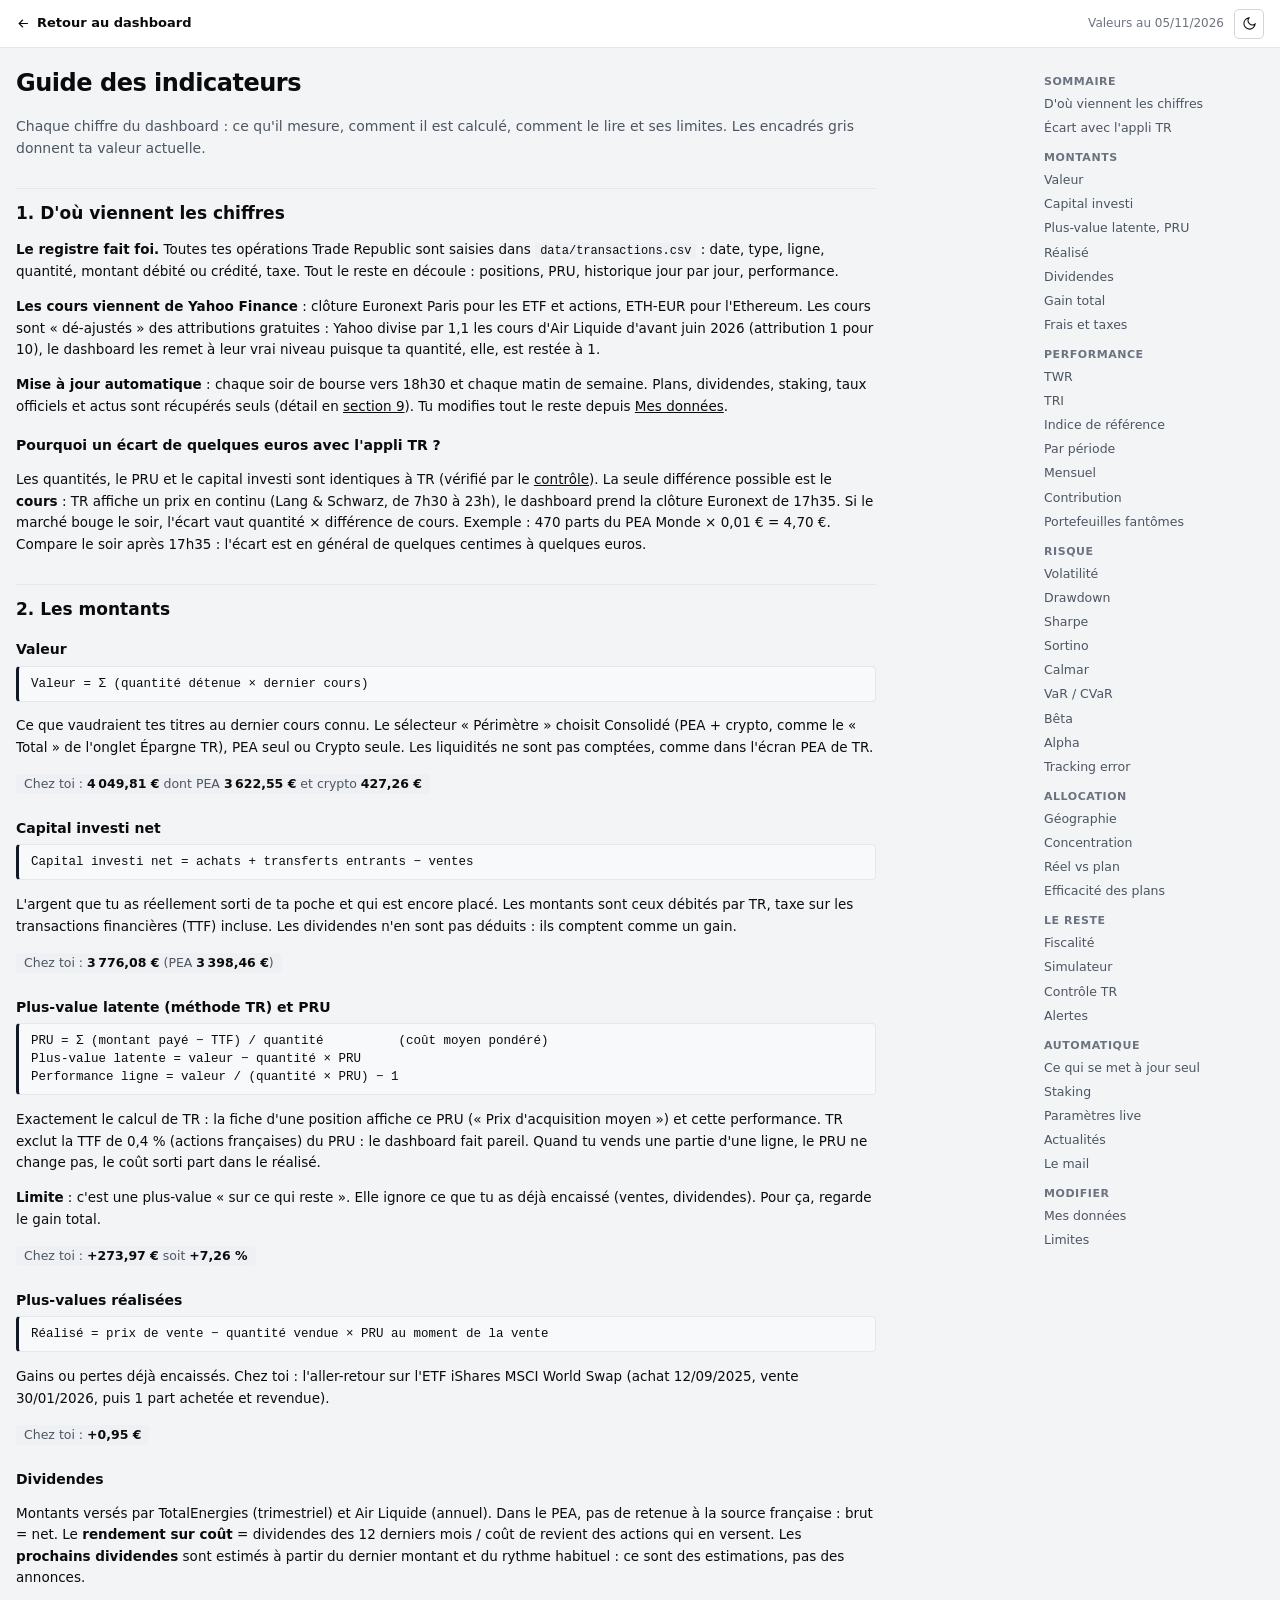
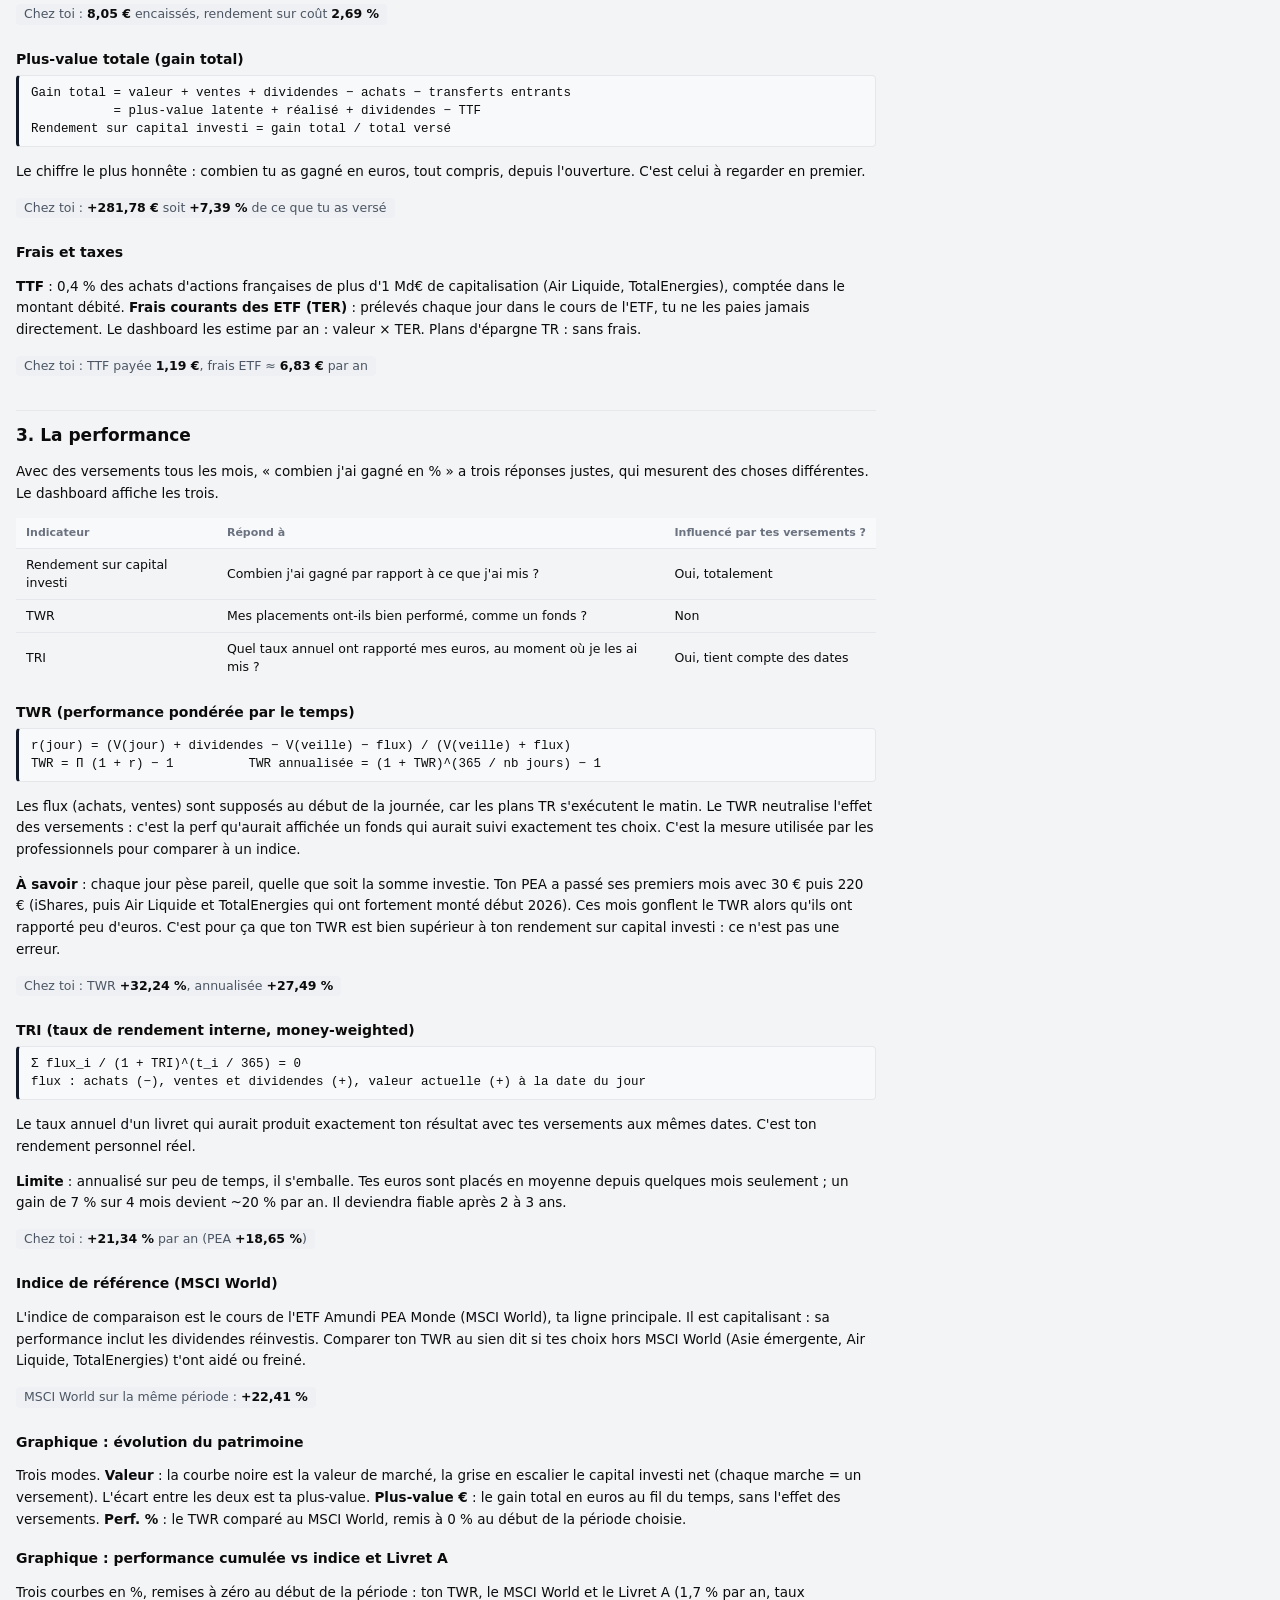
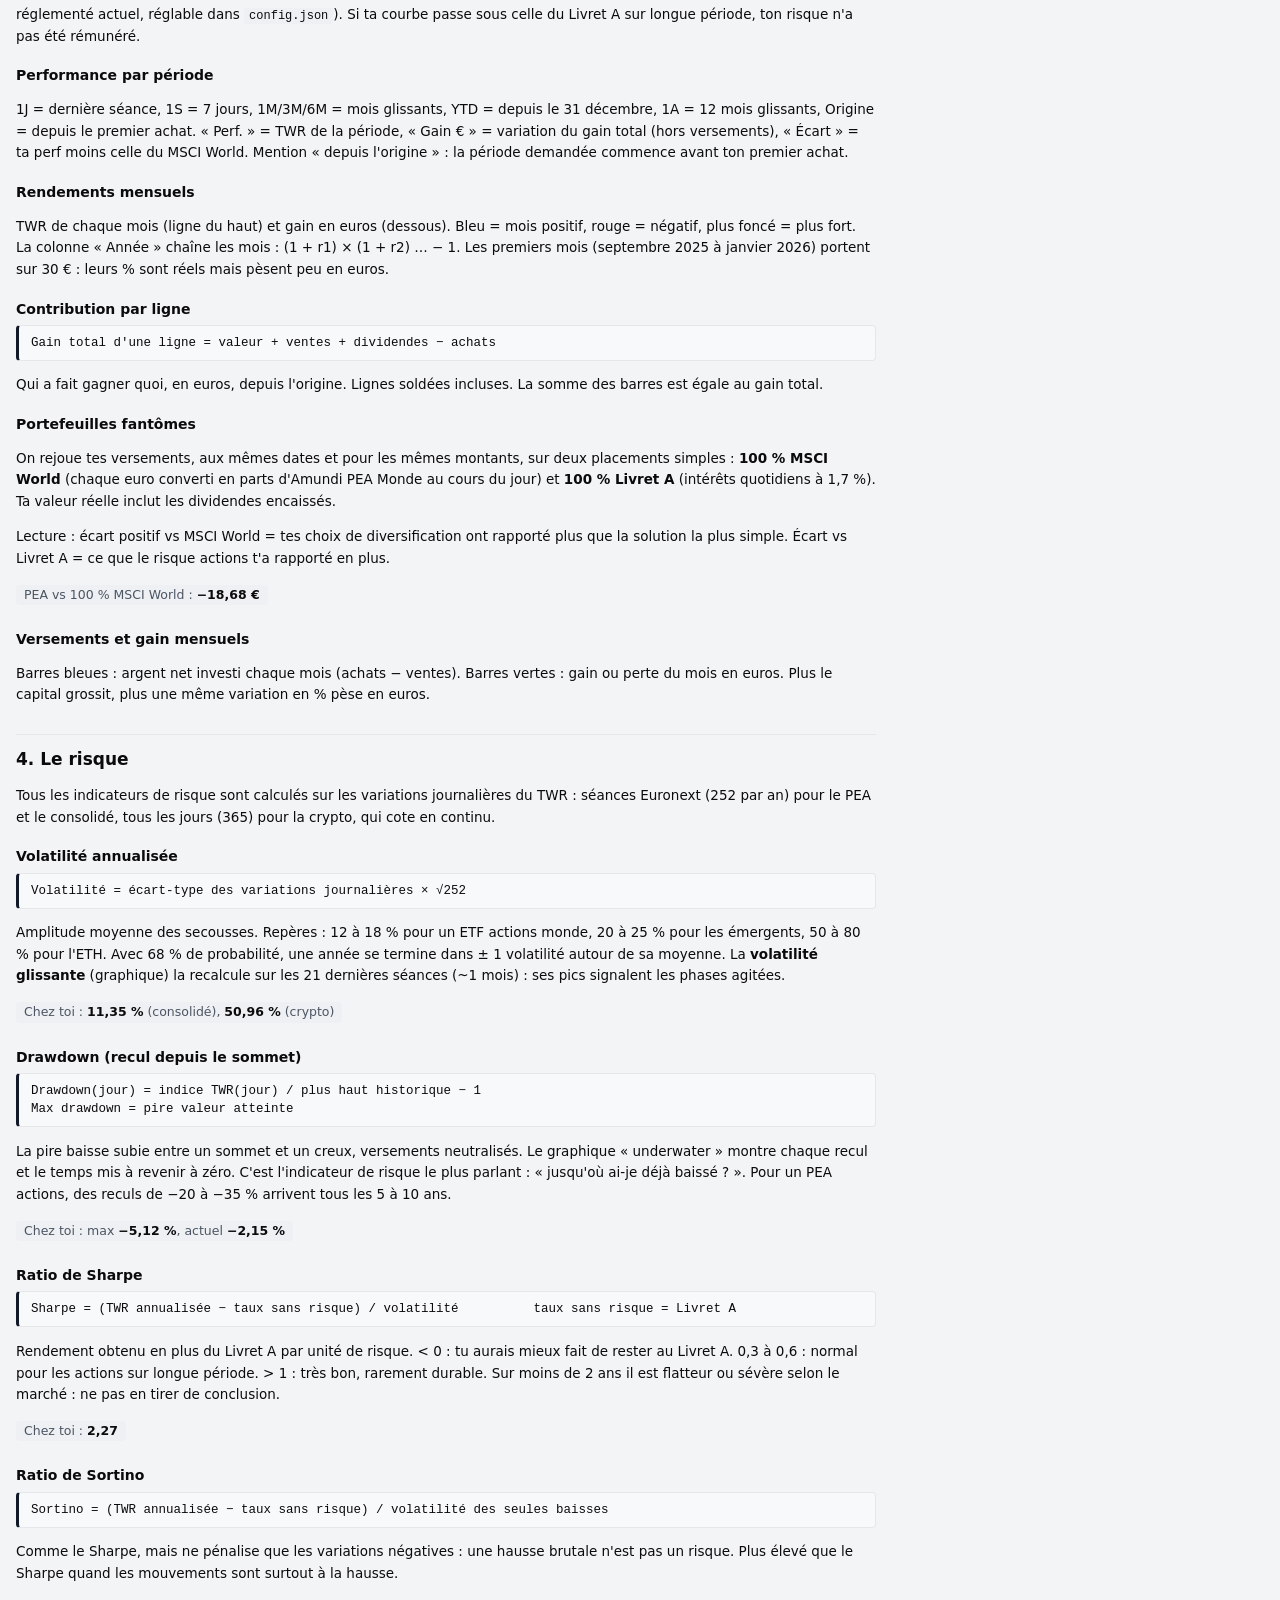
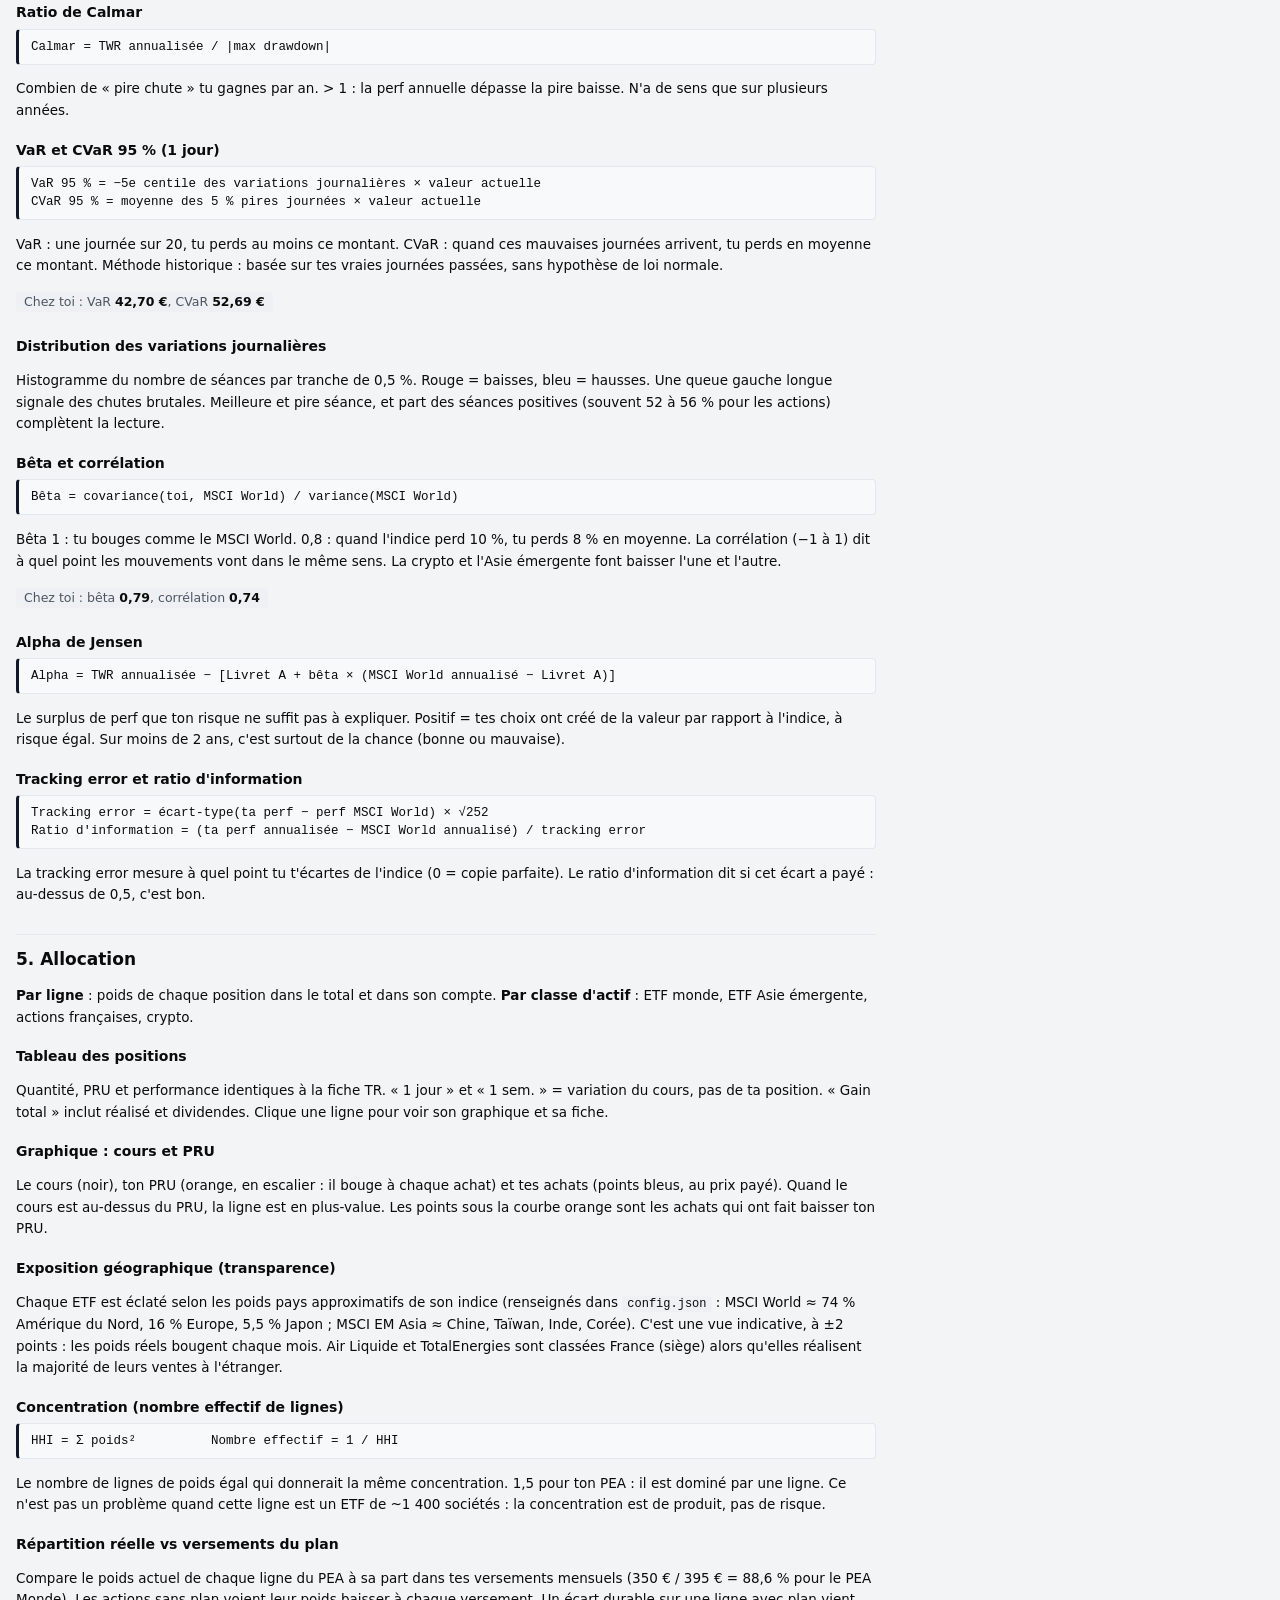
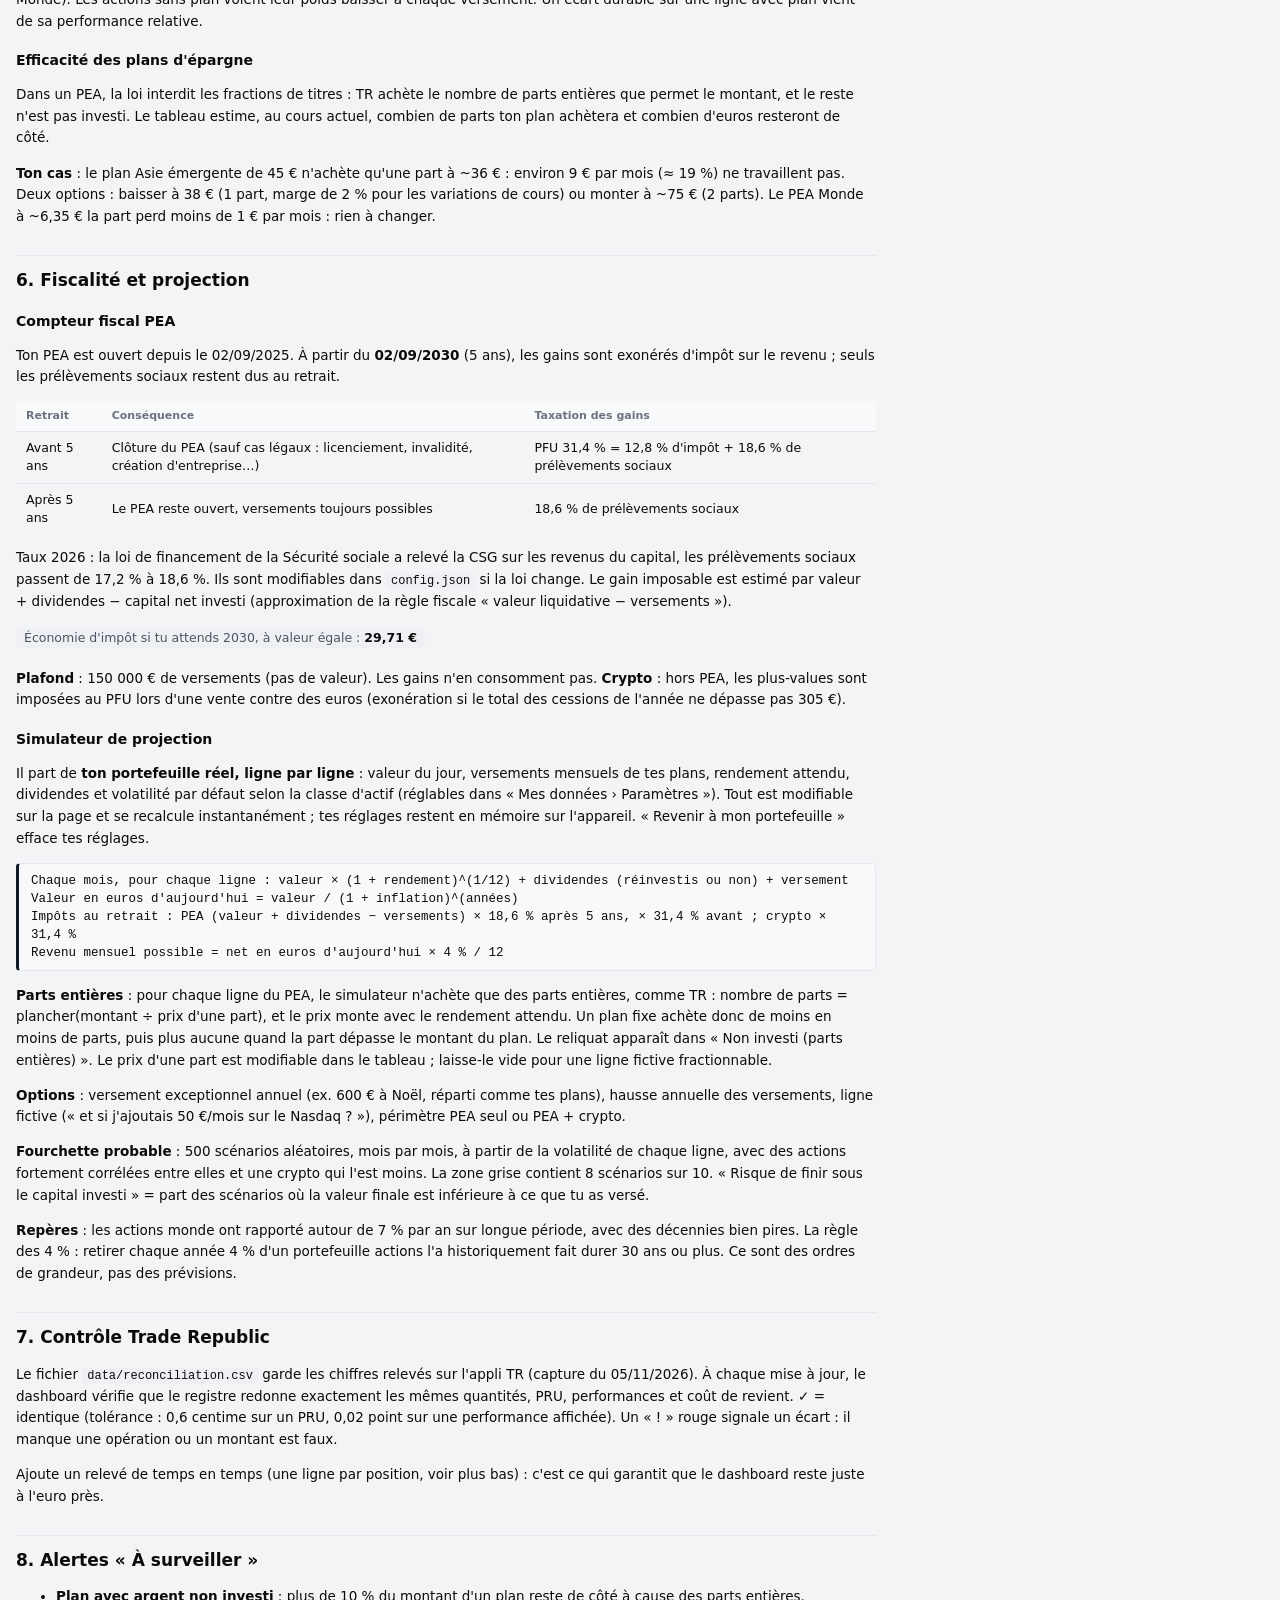
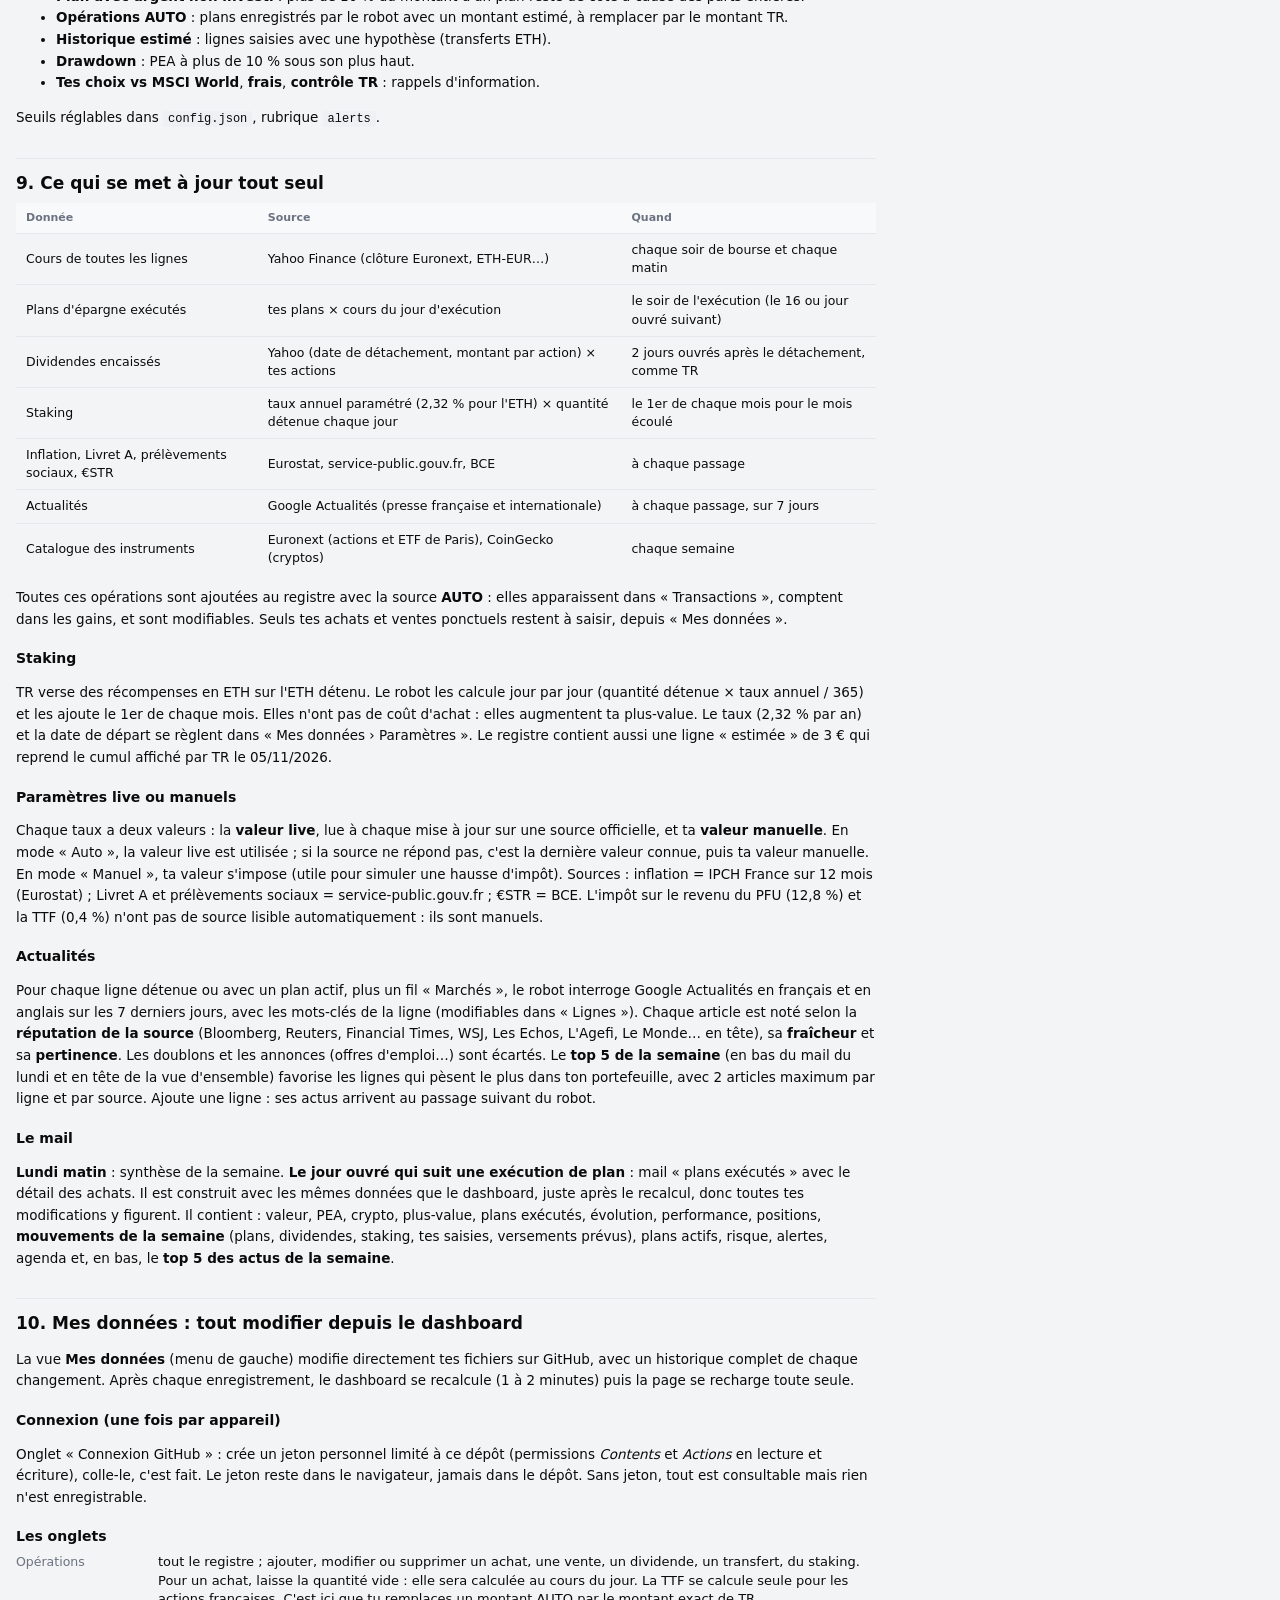
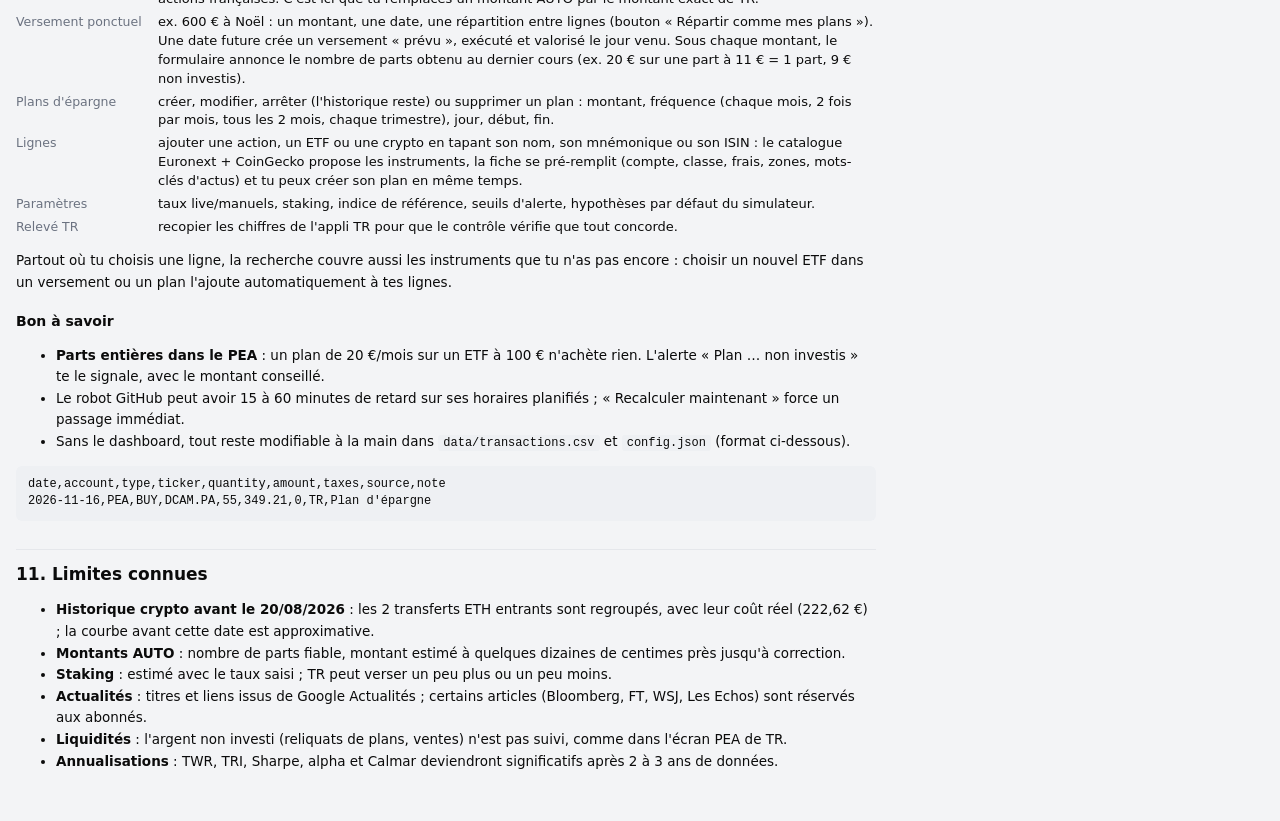
==== commit 0e2ac119: "Parts entières : simulateur, formulaires et versements trop petits - Simulateur : les lignes du PEA " ====
--- a/aide.html
+++ b/aide.html
@@ -226,6 +226,7 @@
 Valeur en euros d'aujourd'hui = valeur / (1 + inflation)^(années)
 Impôts au retrait : PEA (valeur + dividendes − versements) × 18,6 % après 5 ans, × 31,4 % avant ; crypto × 31,4 %
 Revenu mensuel possible = net en euros d'aujourd'hui × 4 % / 12</div>
+  <p><b>Parts entières</b> : pour chaque ligne du PEA, le simulateur n'achète que des parts entières, comme TR : nombre de parts = plancher(montant ÷ prix d'une part), et le prix monte avec le rendement attendu. Un plan fixe achète donc de moins en moins de parts, puis plus aucune quand la part dépasse le montant du plan. Le reliquat apparaît dans « Non investi (parts entières) ». Le prix d'une part est modifiable dans le tableau ; laisse-le vide pour une ligne fictive fractionnable.</p>
   <p><b>Options</b> : versement exceptionnel annuel (ex. 600 € à Noël, réparti comme tes plans), hausse annuelle des versements, ligne fictive (« et si j'ajoutais 50 €/mois sur le Nasdaq ? »), périmètre PEA seul ou PEA + crypto.</p>
   <p><b>Fourchette probable</b> : 500 scénarios aléatoires, mois par mois, à partir de la volatilité de chaque ligne, avec des actions fortement corrélées entre elles et une crypto qui l'est moins. La zone grise contient 8 scénarios sur 10. « Risque de finir sous le capital investi » = part des scénarios où la valeur finale est inférieure à ce que tu as versé.</p>
   <p><b>Repères</b> : les actions monde ont rapporté autour de 7 % par an sur longue période, avec des décennies bien pires. La règle des 4 % : retirer chaque année 4 % d'un portefeuille actions l'a historiquement fait durer 30 ans ou plus. Ce sont des ordres de grandeur, pas des prévisions.</p>
@@ -277,7 +278,7 @@
   <h3>Les onglets</h3>
   <dl>
     <dt>Opérations</dt><dd>tout le registre ; ajouter, modifier ou supprimer un achat, une vente, un dividende, un transfert, du staking. Pour un achat, laisse la quantité vide : elle sera calculée au cours du jour. La TTF se calcule seule pour les actions françaises. C'est ici que tu remplaces un montant AUTO par le montant exact de TR.</dd>
-    <dt>Versement ponctuel</dt><dd>ex. 600 € à Noël : un montant, une date, une répartition entre lignes (bouton « Répartir comme mes plans »). Une date future crée un versement « prévu », exécuté et valorisé le jour venu.</dd>
+    <dt>Versement ponctuel</dt><dd>ex. 600 € à Noël : un montant, une date, une répartition entre lignes (bouton « Répartir comme mes plans »). Une date future crée un versement « prévu », exécuté et valorisé le jour venu. Sous chaque montant, le formulaire annonce le nombre de parts obtenu au dernier cours (ex. 20 € sur une part à 11 € = 1 part, 9 € non investis).</dd>
     <dt>Plans d'épargne</dt><dd>créer, modifier, arrêter (l'historique reste) ou supprimer un plan : montant, fréquence (chaque mois, 2 fois par mois, tous les 2 mois, chaque trimestre), jour, début, fin.</dd>
     <dt>Lignes</dt><dd>ajouter une action, un ETF ou une crypto en tapant son nom, son mnémonique ou son ISIN : le catalogue Euronext + CoinGecko propose les instruments, la fiche se pré-remplit (compte, classe, frais, zones, mots-clés d'actus) et tu peux créer son plan en même temps.</dd>
     <dt>Paramètres</dt><dd>taux live/manuels, staking, indice de référence, seuils d'alerte, hypothèses par défaut du simulateur.</dd>
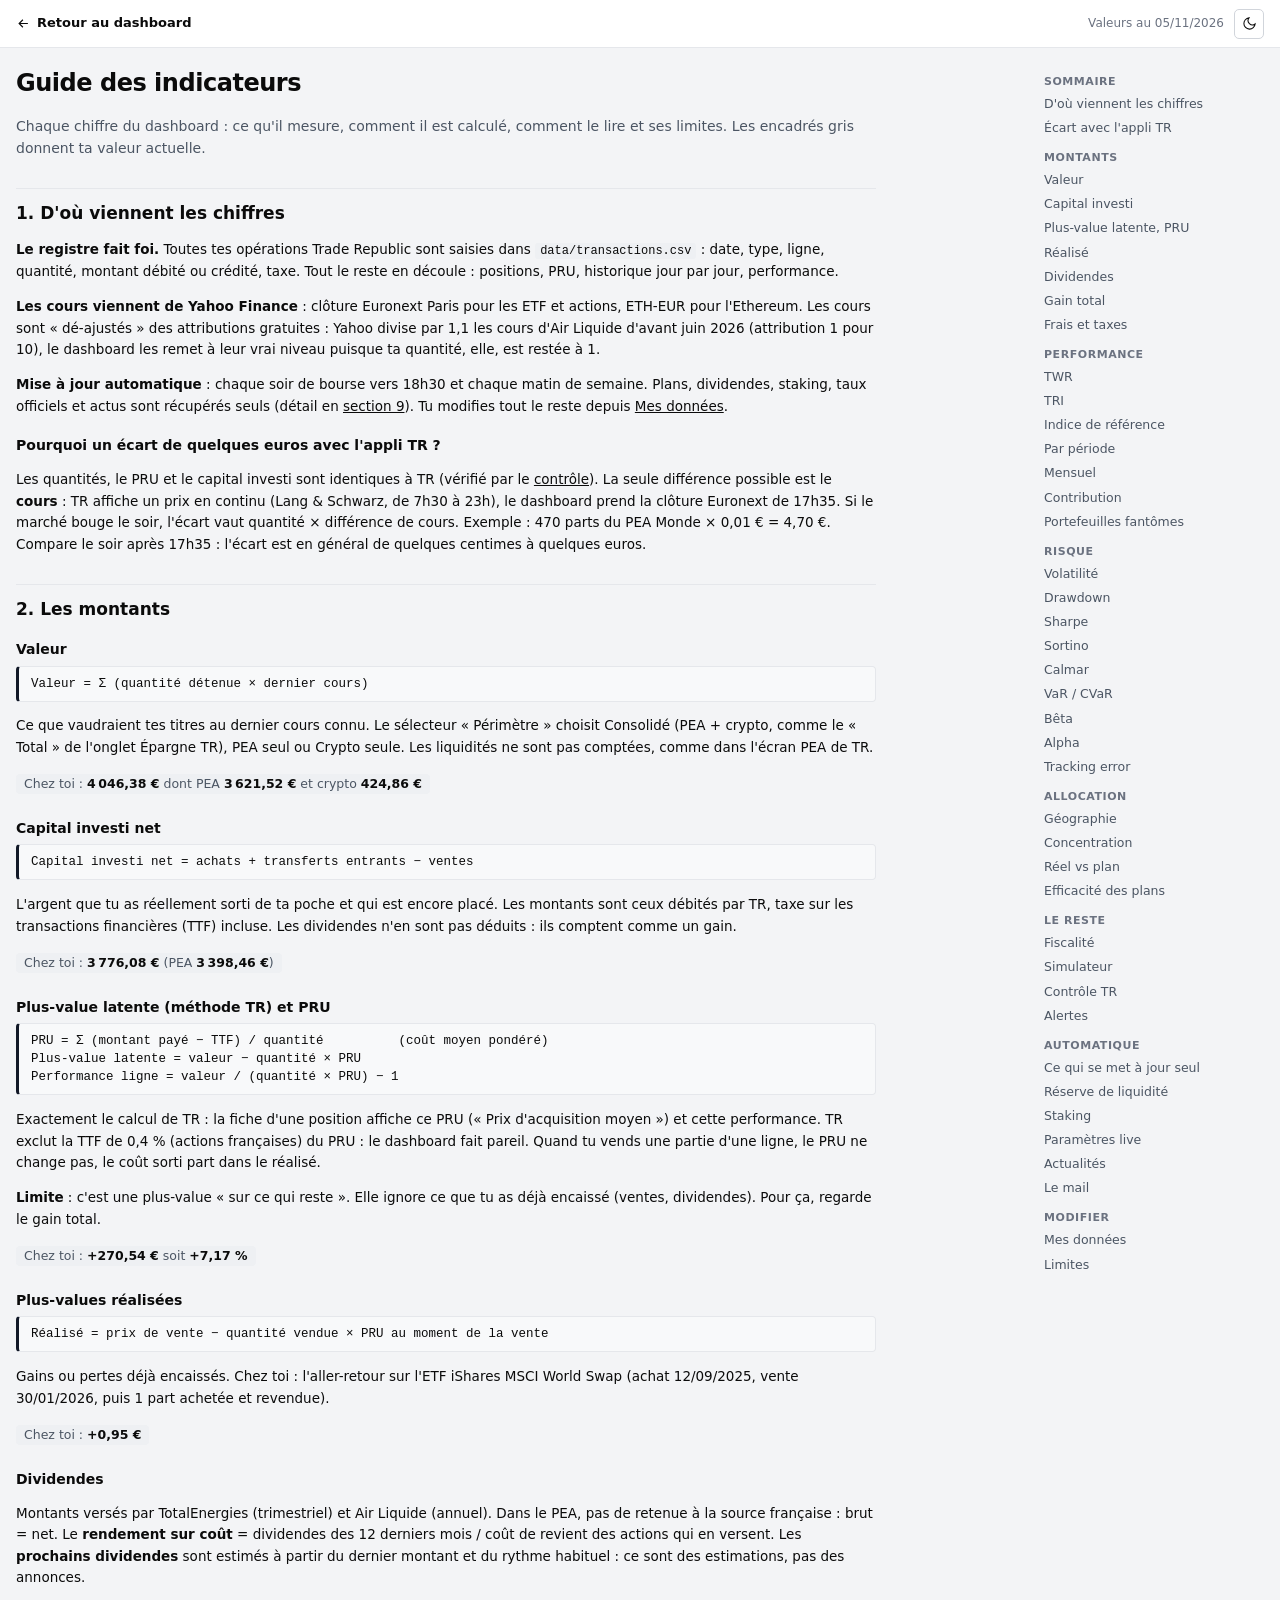
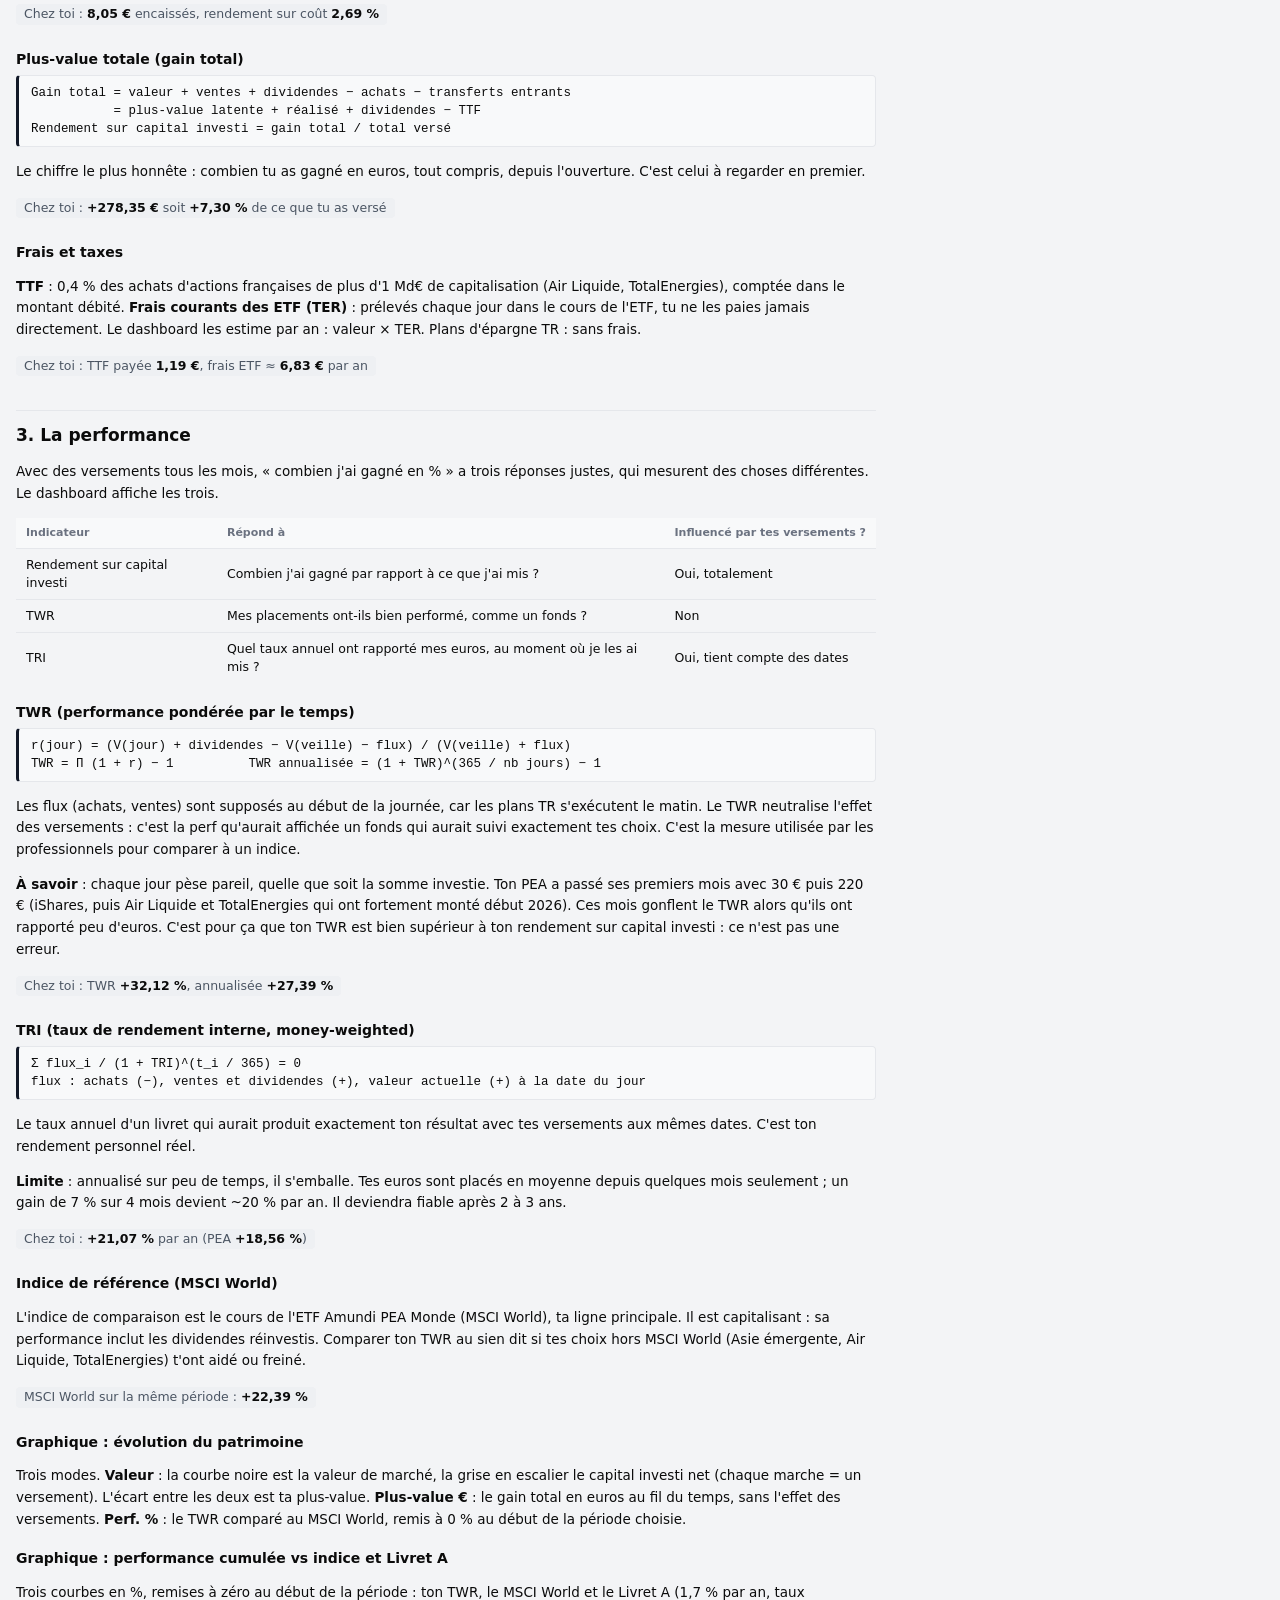
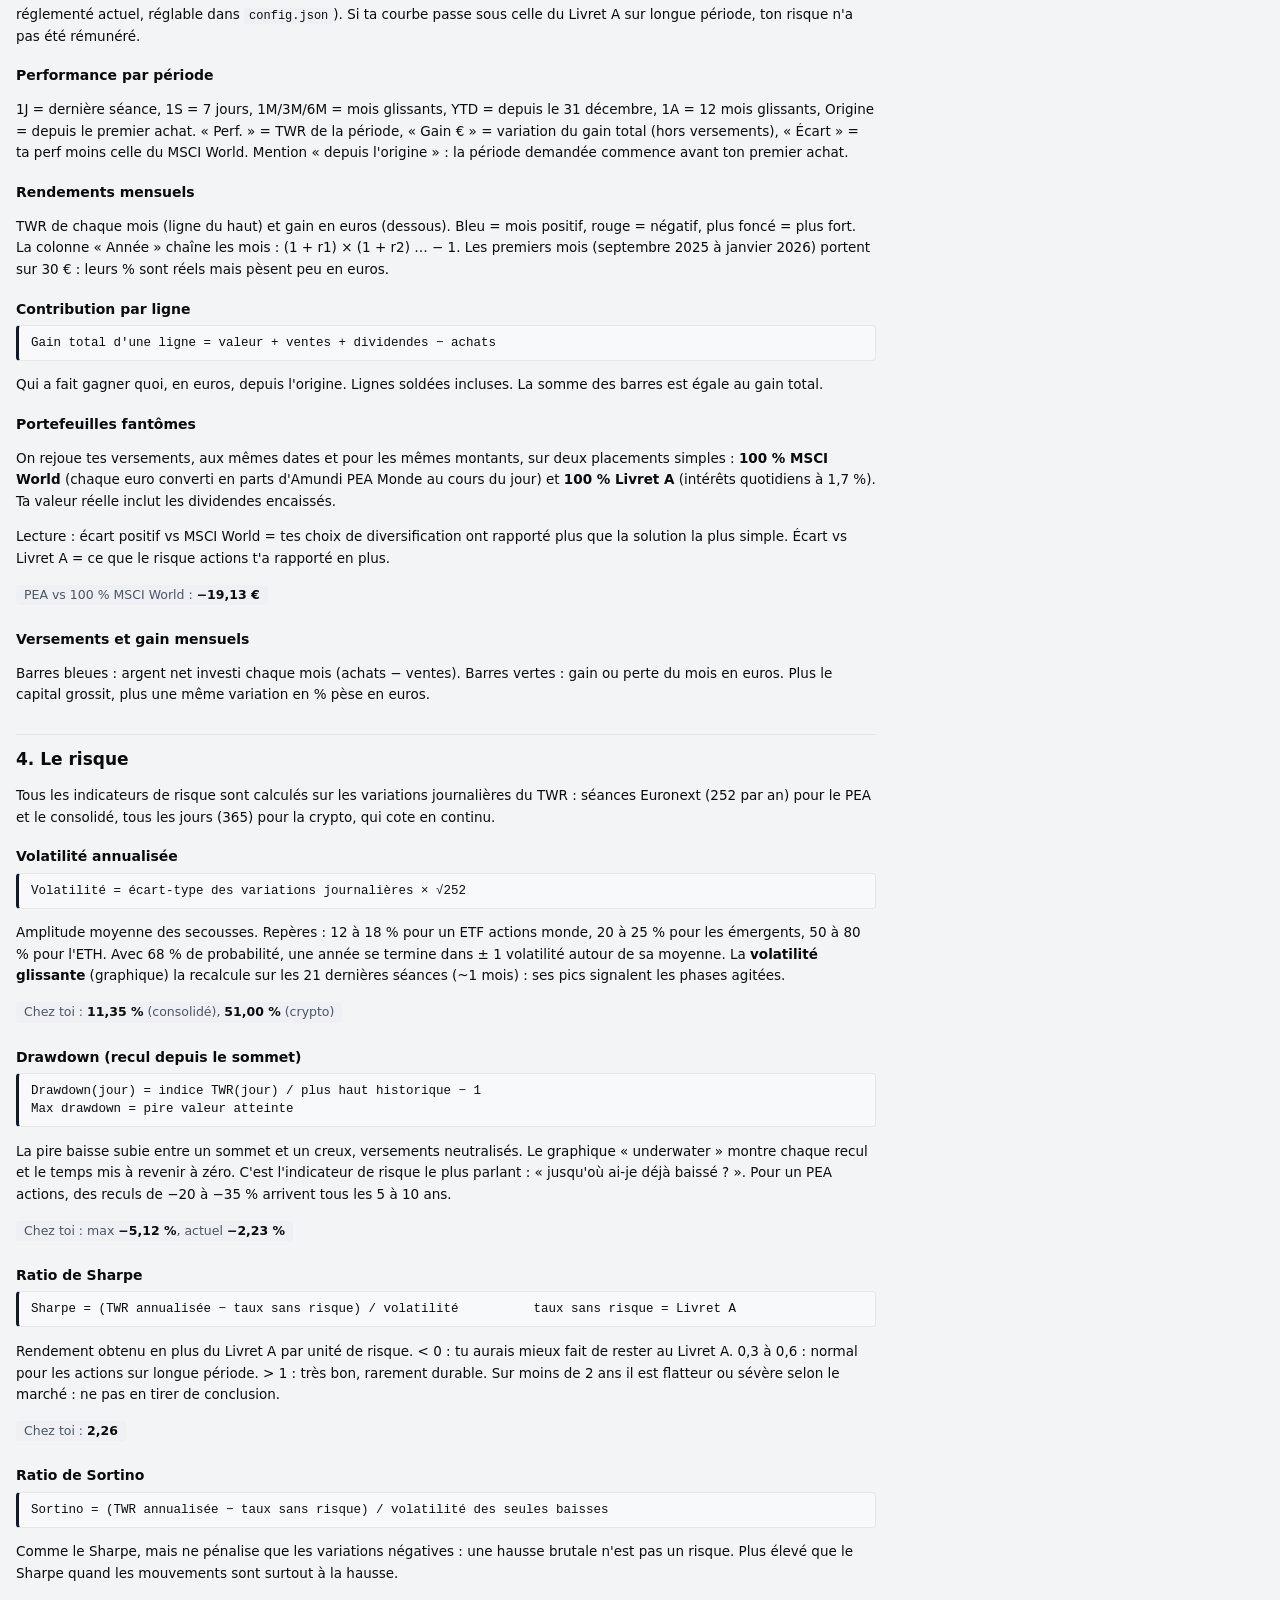
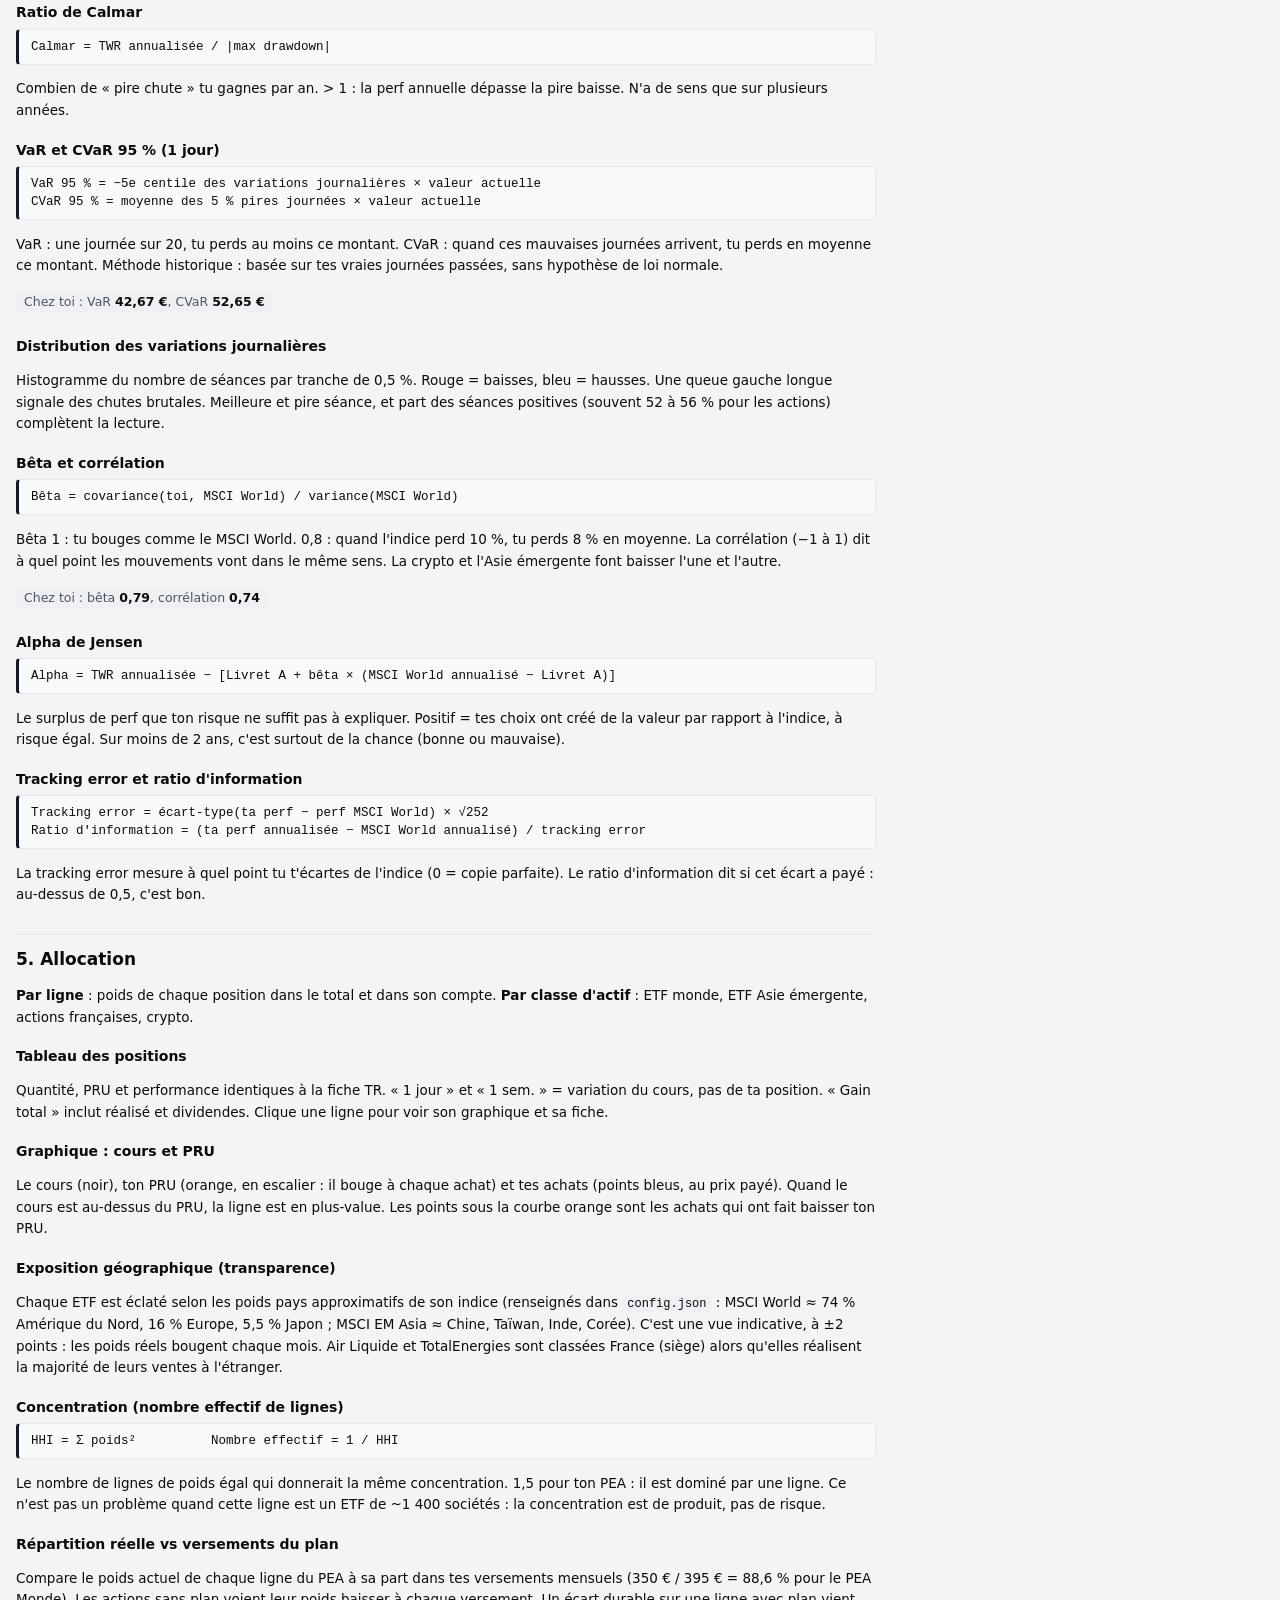
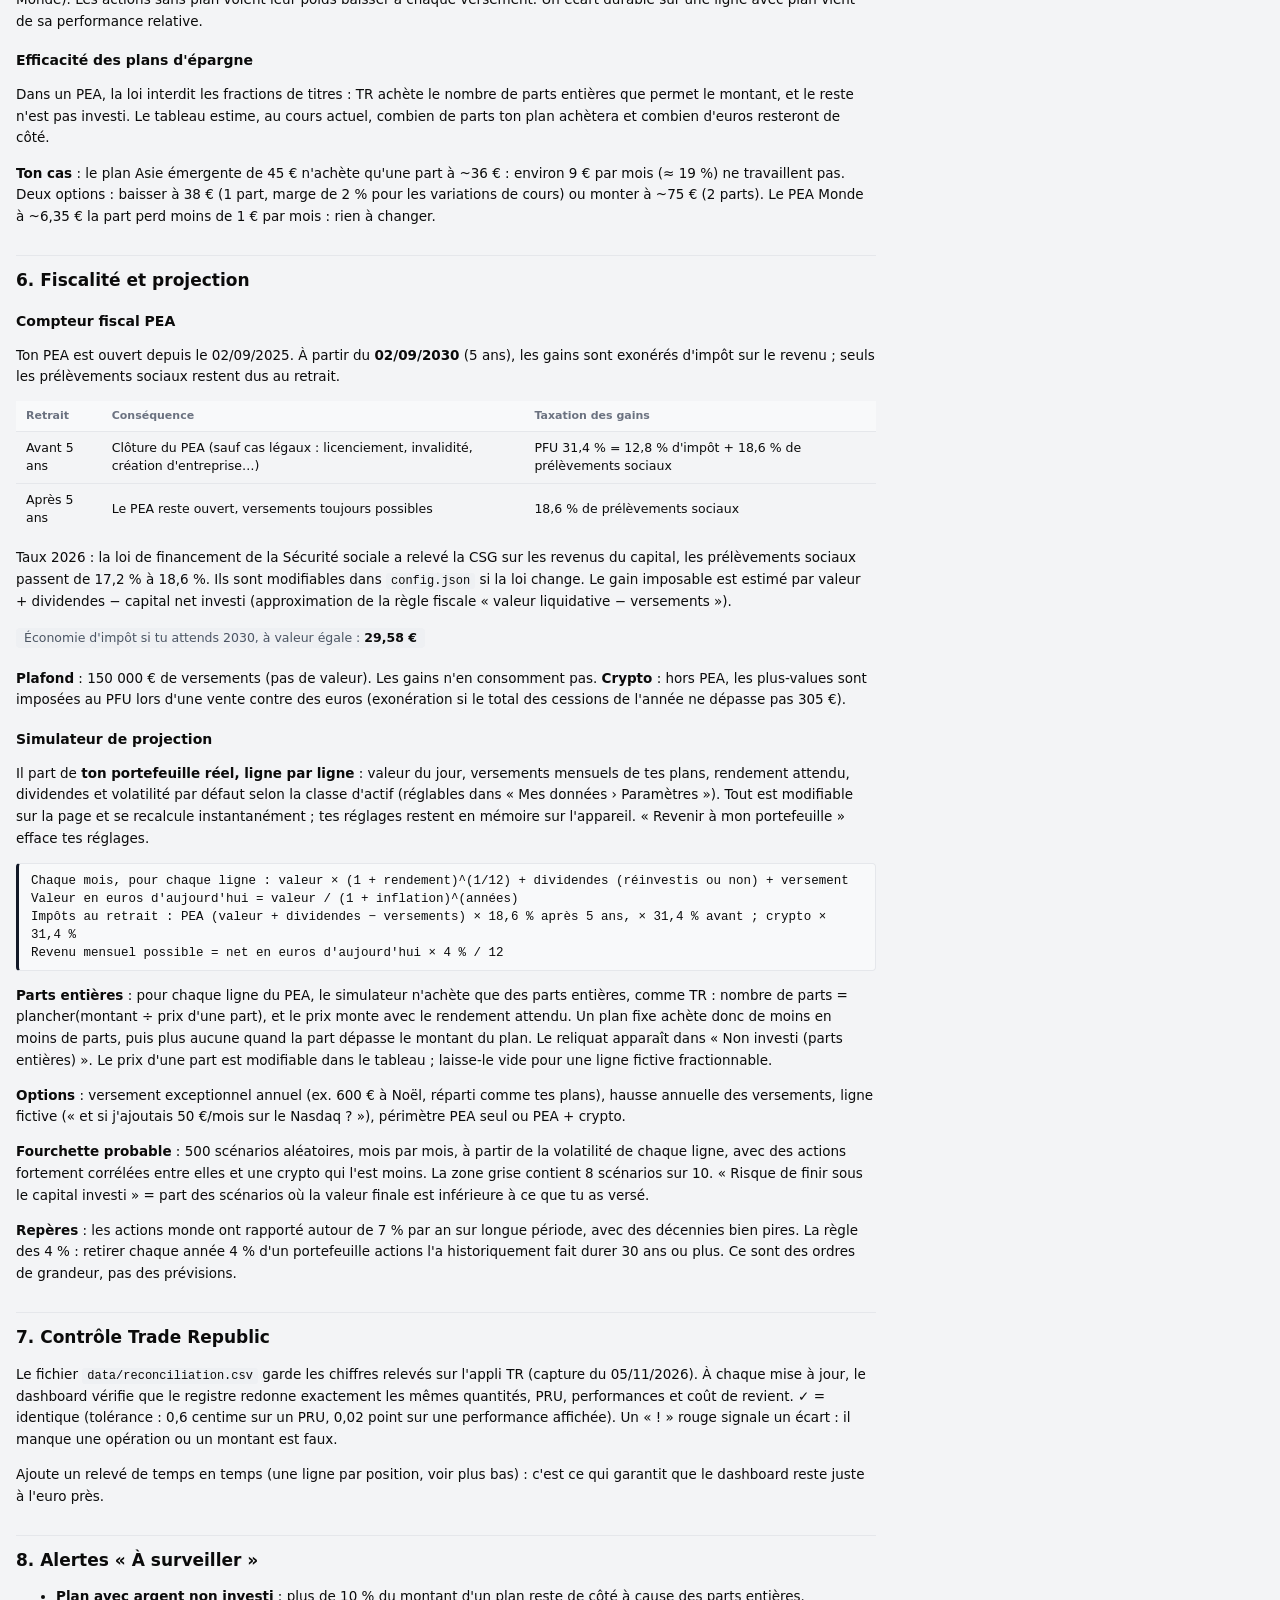
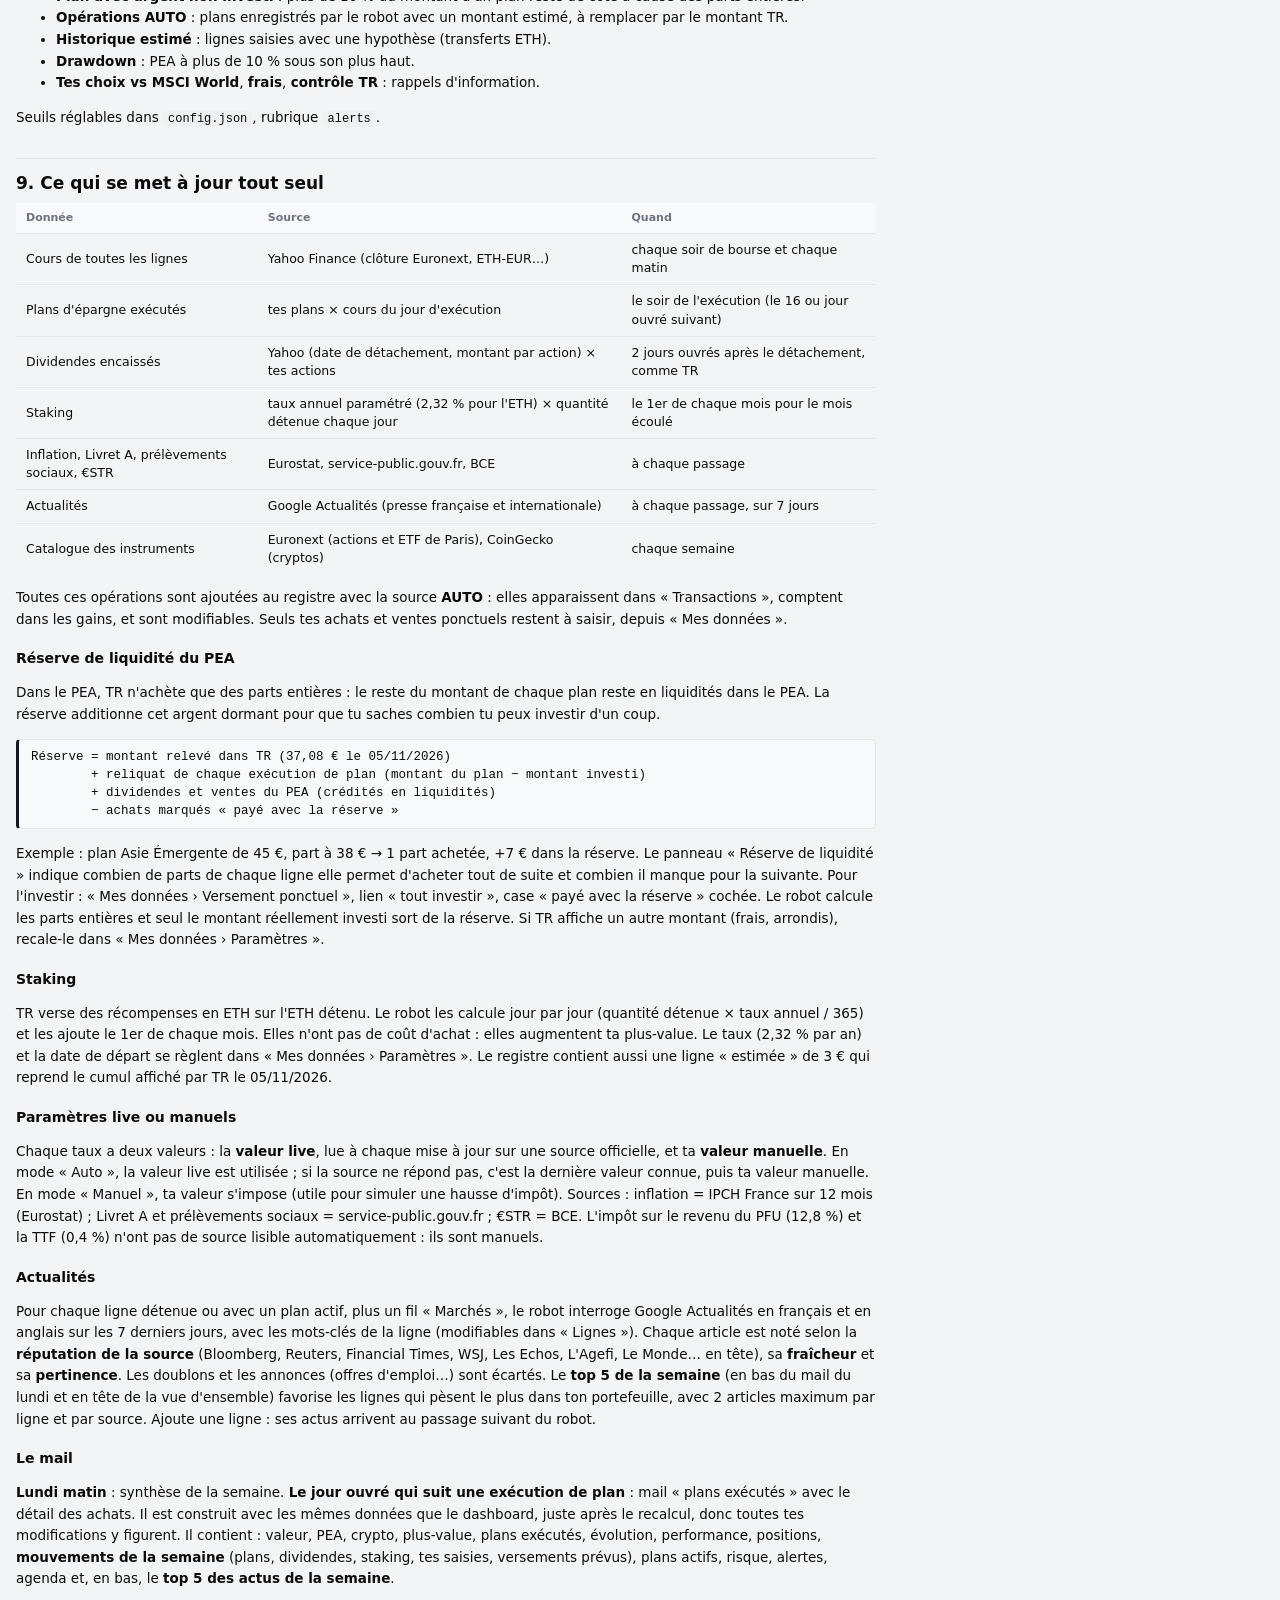
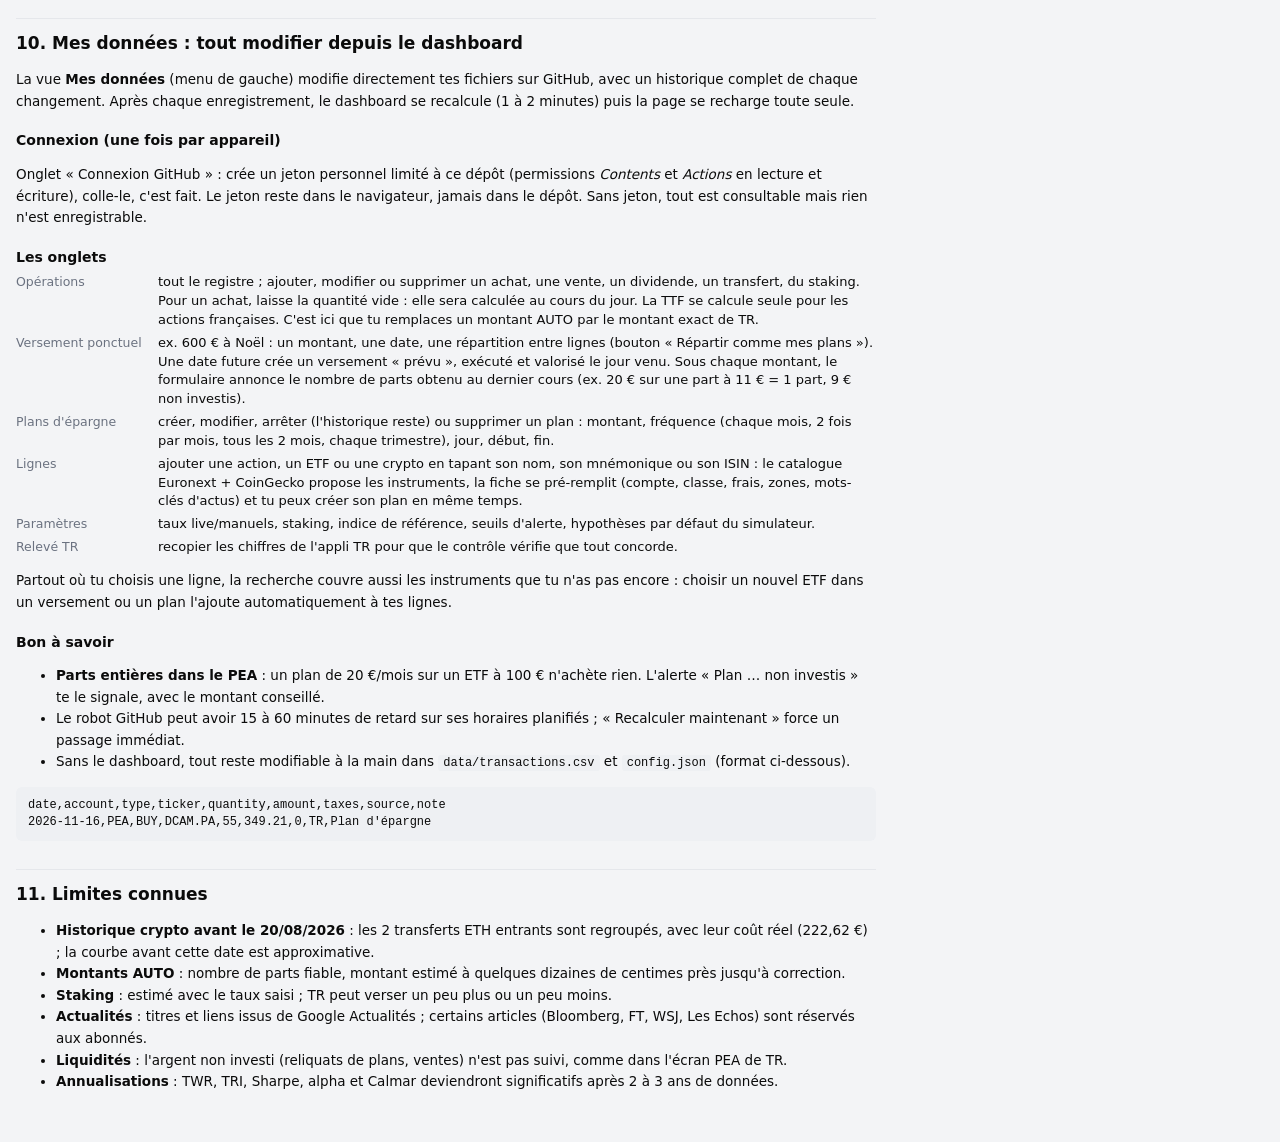
==== commit a98f9bca: "Réserve de liquidité du PEA - Départ : 37,08 € relevés dans TR le 05/11/2026 (config.json). - + reli" ====
--- a/aide.html
+++ b/aide.html
@@ -259,6 +259,14 @@
   </tbody></table>
   <p>Toutes ces opérations sont ajoutées au registre avec la source <b>AUTO</b> : elles apparaissent dans « Transactions », comptent dans les gains, et sont modifiables. Seuls tes achats et ventes ponctuels restent à saisir, depuis « Mes données ».</p>
 
+  <h3 id="reserve">Réserve de liquidité du PEA</h3>
+  <p>Dans le PEA, TR n'achète que des parts entières : le reste du montant de chaque plan reste en liquidités dans le PEA. La réserve additionne cet argent dormant pour que tu saches combien tu peux investir d'un coup.</p>
+  <div class="formula">Réserve = montant relevé dans TR (37,08 € le 05/11/2026)
+        + reliquat de chaque exécution de plan (montant du plan − montant investi)
+        + dividendes et ventes du PEA (crédités en liquidités)
+        − achats marqués « payé avec la réserve »</div>
+  <p>Exemple : plan Asie Émergente de 45 €, part à 38 € → 1 part achetée, +7 € dans la réserve. Le panneau « Réserve de liquidité » indique combien de parts de chaque ligne elle permet d'acheter tout de suite et combien il manque pour la suivante. Pour l'investir : « Mes données › Versement ponctuel », lien « tout investir », case « payé avec la réserve » cochée. Le robot calcule les parts entières et seul le montant réellement investi sort de la réserve. Si TR affiche un autre montant (frais, arrondis), recale-le dans « Mes données › Paramètres ».</p>
+
   <h3 id="staking">Staking</h3>
   <p>TR verse des récompenses en ETH sur l'ETH détenu. Le robot les calcule jour par jour (quantité détenue × taux annuel / 365) et les ajoute le 1er de chaque mois. Elles n'ont pas de coût d'achat : elles augmentent ta plus-value. Le taux (2,32 % par an) et la date de départ se règlent dans « Mes données › Paramètres ». Le registre contient aussi une ligne « estimée » de 3 € qui reprend le cumul affiché par TR le 05/11/2026.</p>
 
@@ -320,7 +328,7 @@
   <b>Le reste</b>
   <a href="#fiscalite">Fiscalité</a><a href="#projection">Simulateur</a><a href="#reconciliation">Contrôle TR</a><a href="#alertes">Alertes</a>
   <b>Automatique</b>
-  <a href="#auto">Ce qui se met à jour seul</a><a href="#staking">Staking</a><a href="#parametres">Paramètres live</a><a href="#actus">Actualités</a><a href="#mail">Le mail</a>
+  <a href="#auto">Ce qui se met à jour seul</a><a href="#reserve">Réserve de liquidité</a><a href="#staking">Staking</a><a href="#parametres">Paramètres live</a><a href="#actus">Actualités</a><a href="#mail">Le mail</a>
   <b>Modifier</b>
   <a href="#maj">Mes données</a><a href="#limites">Limites</a>
 </nav>
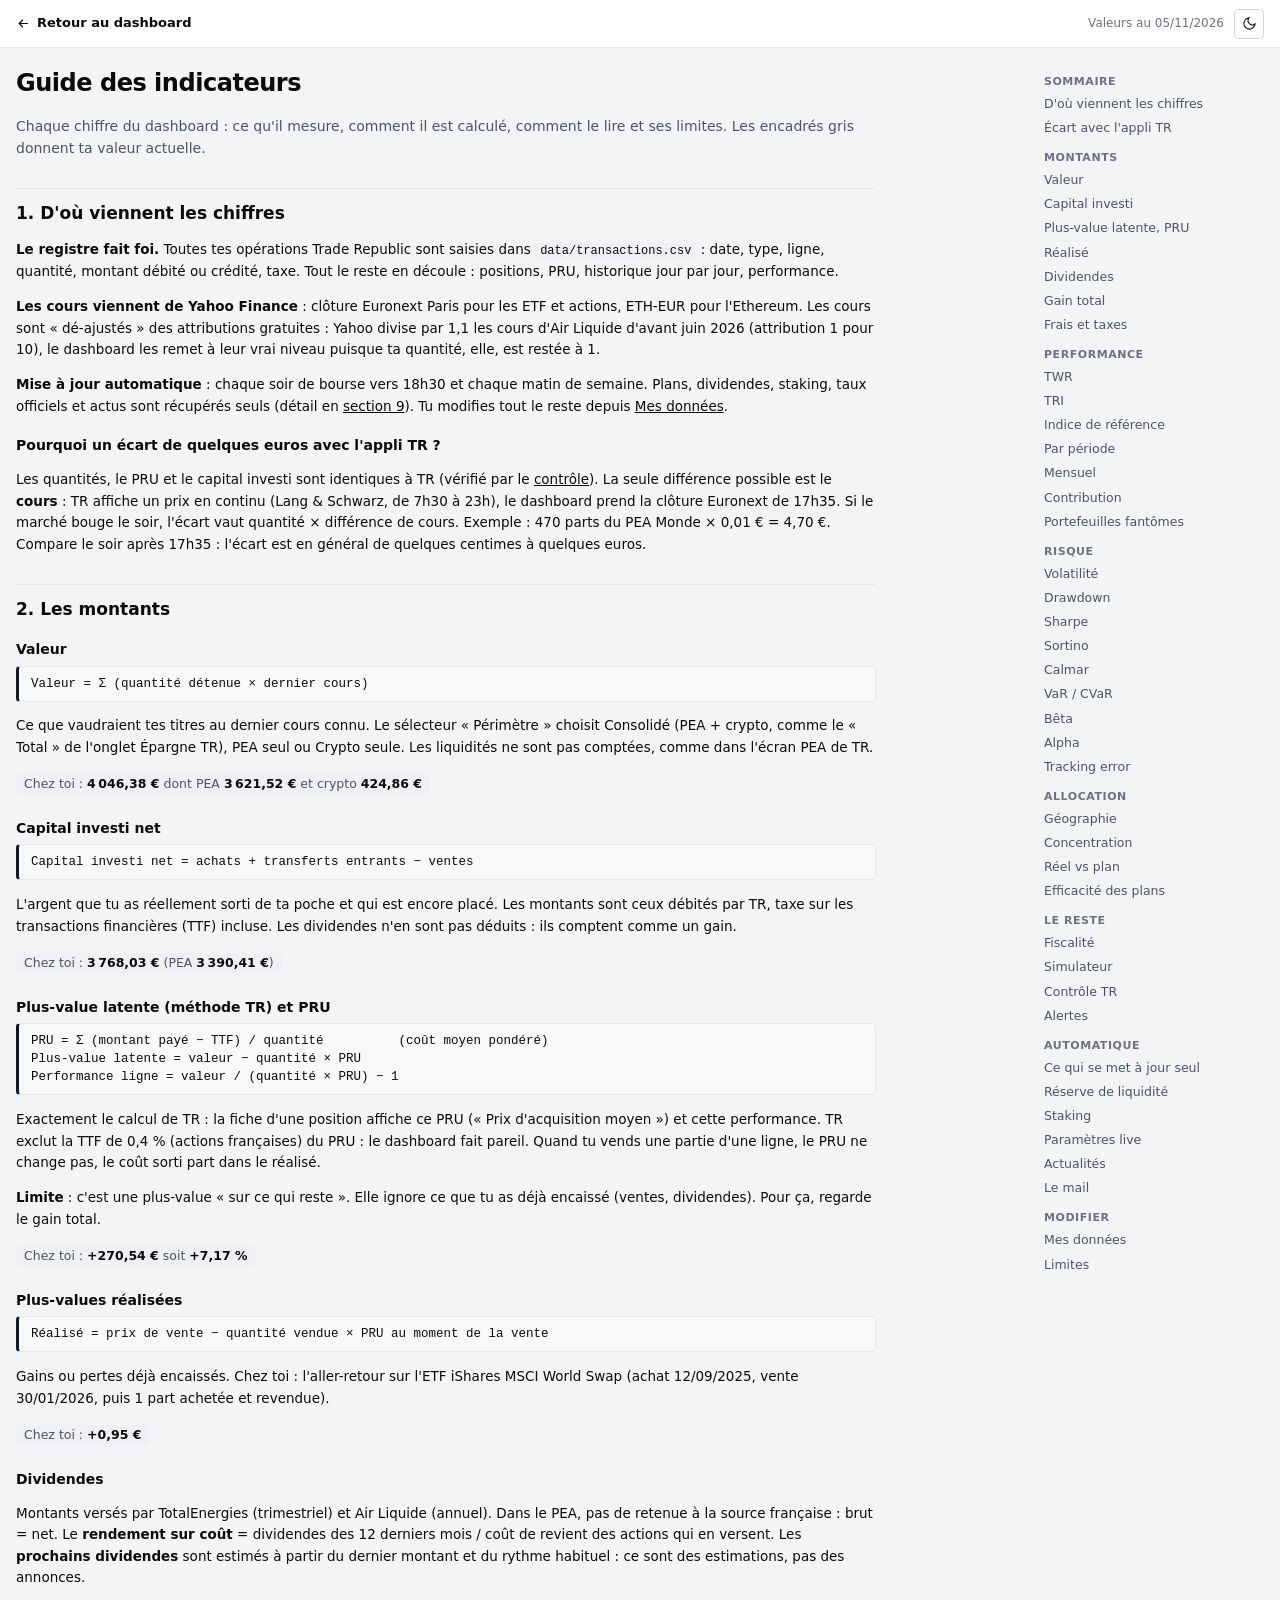
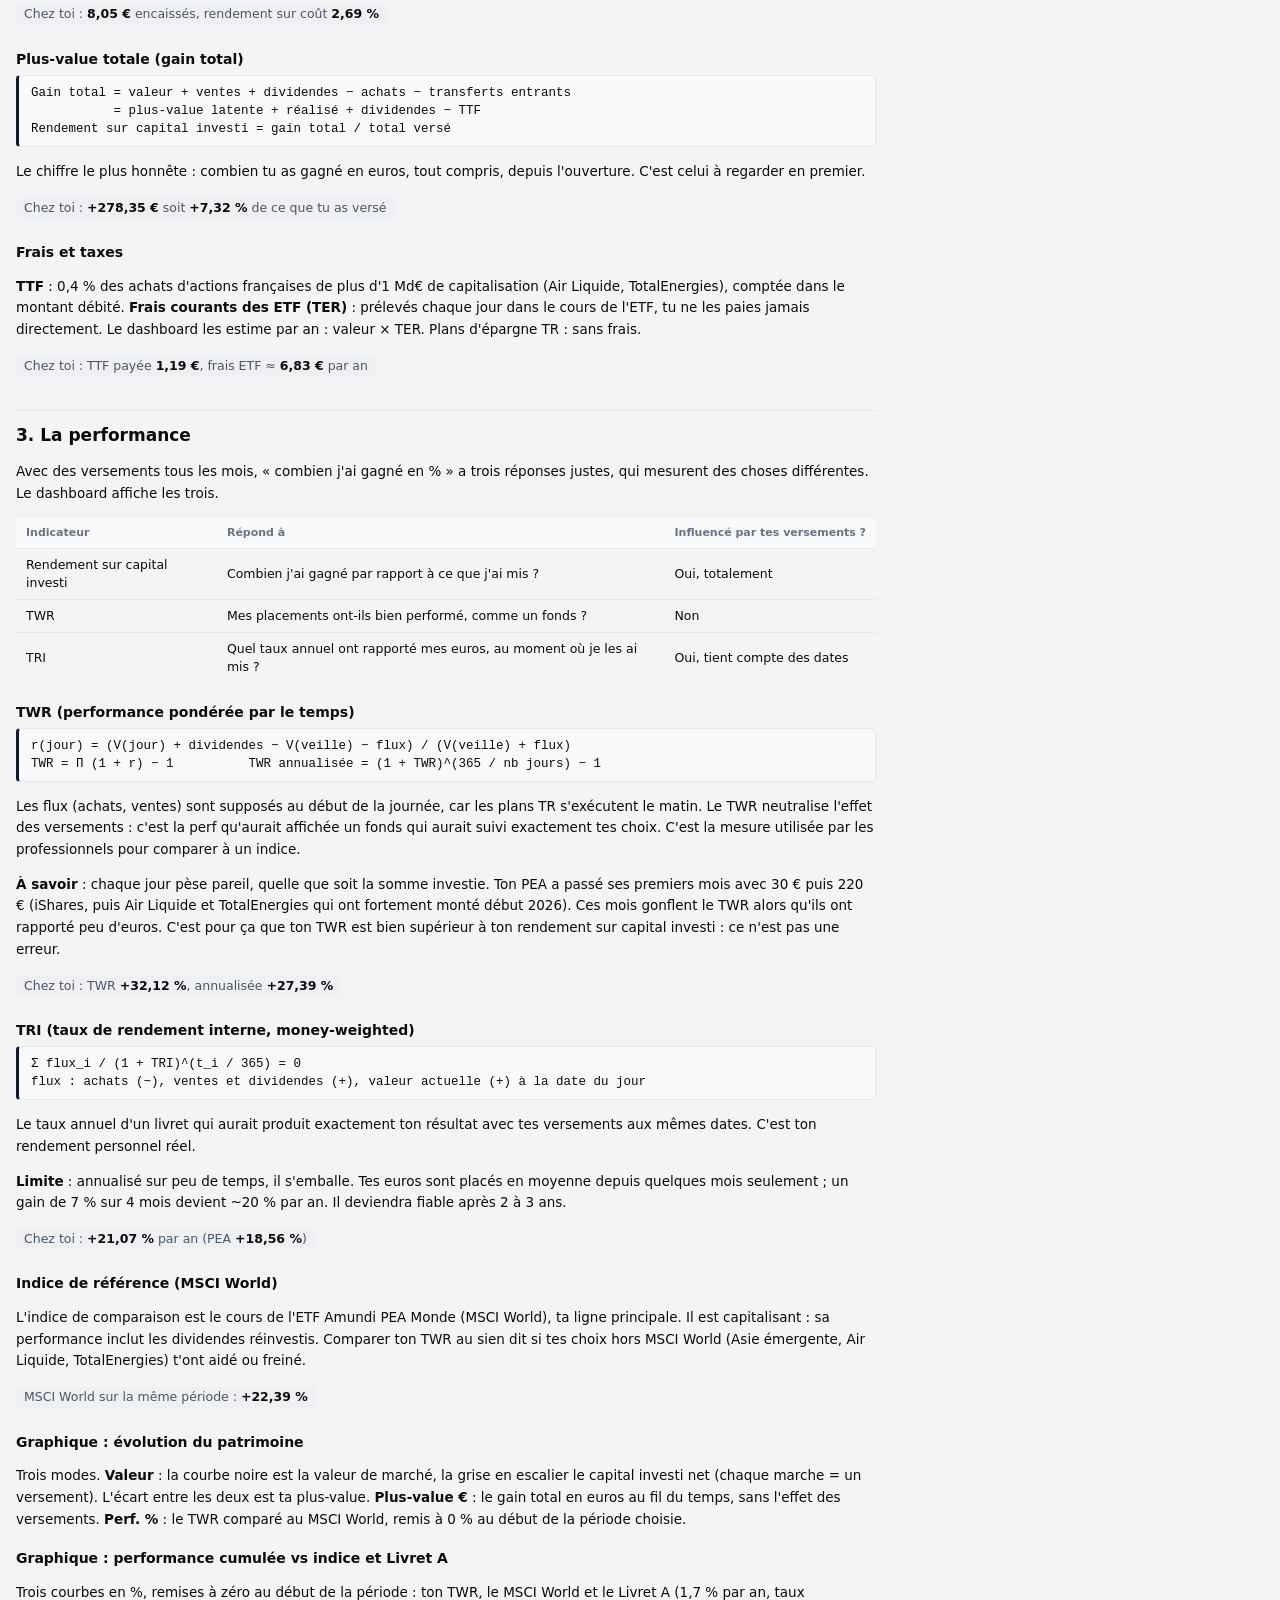
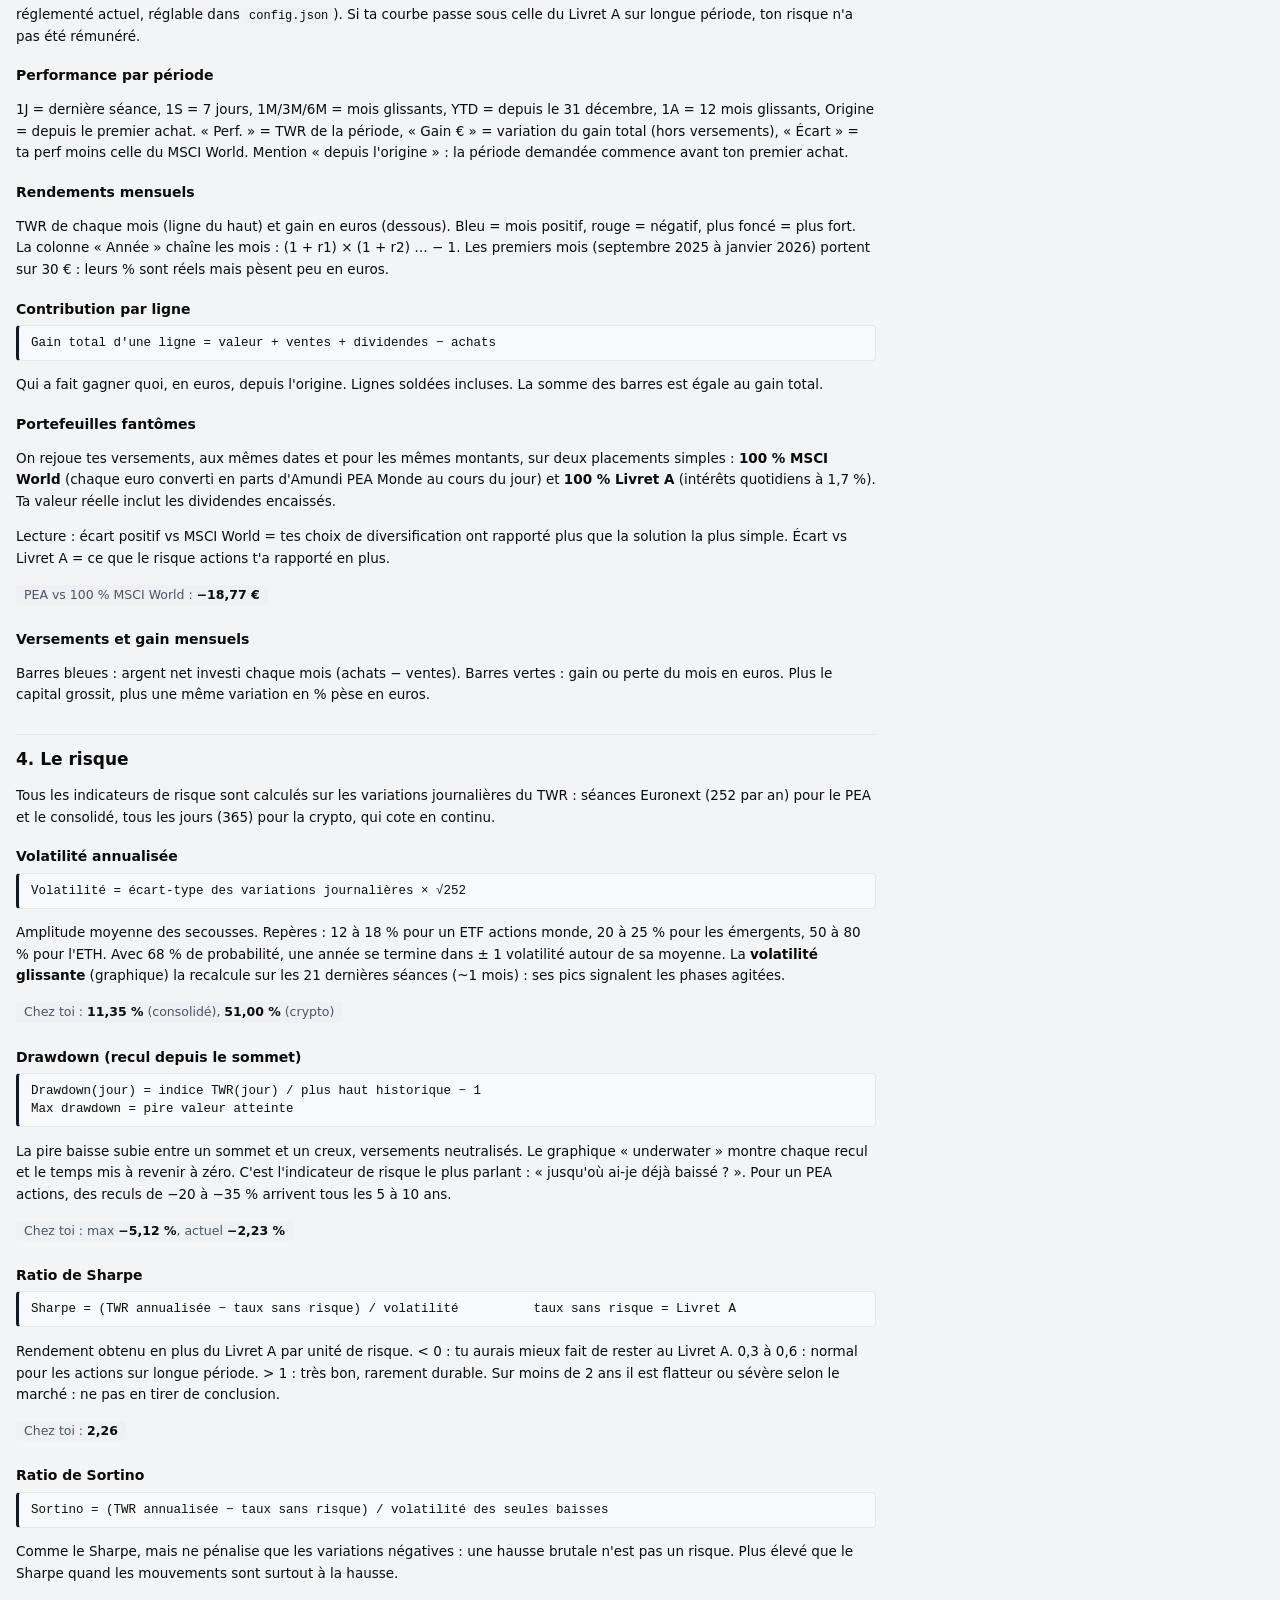
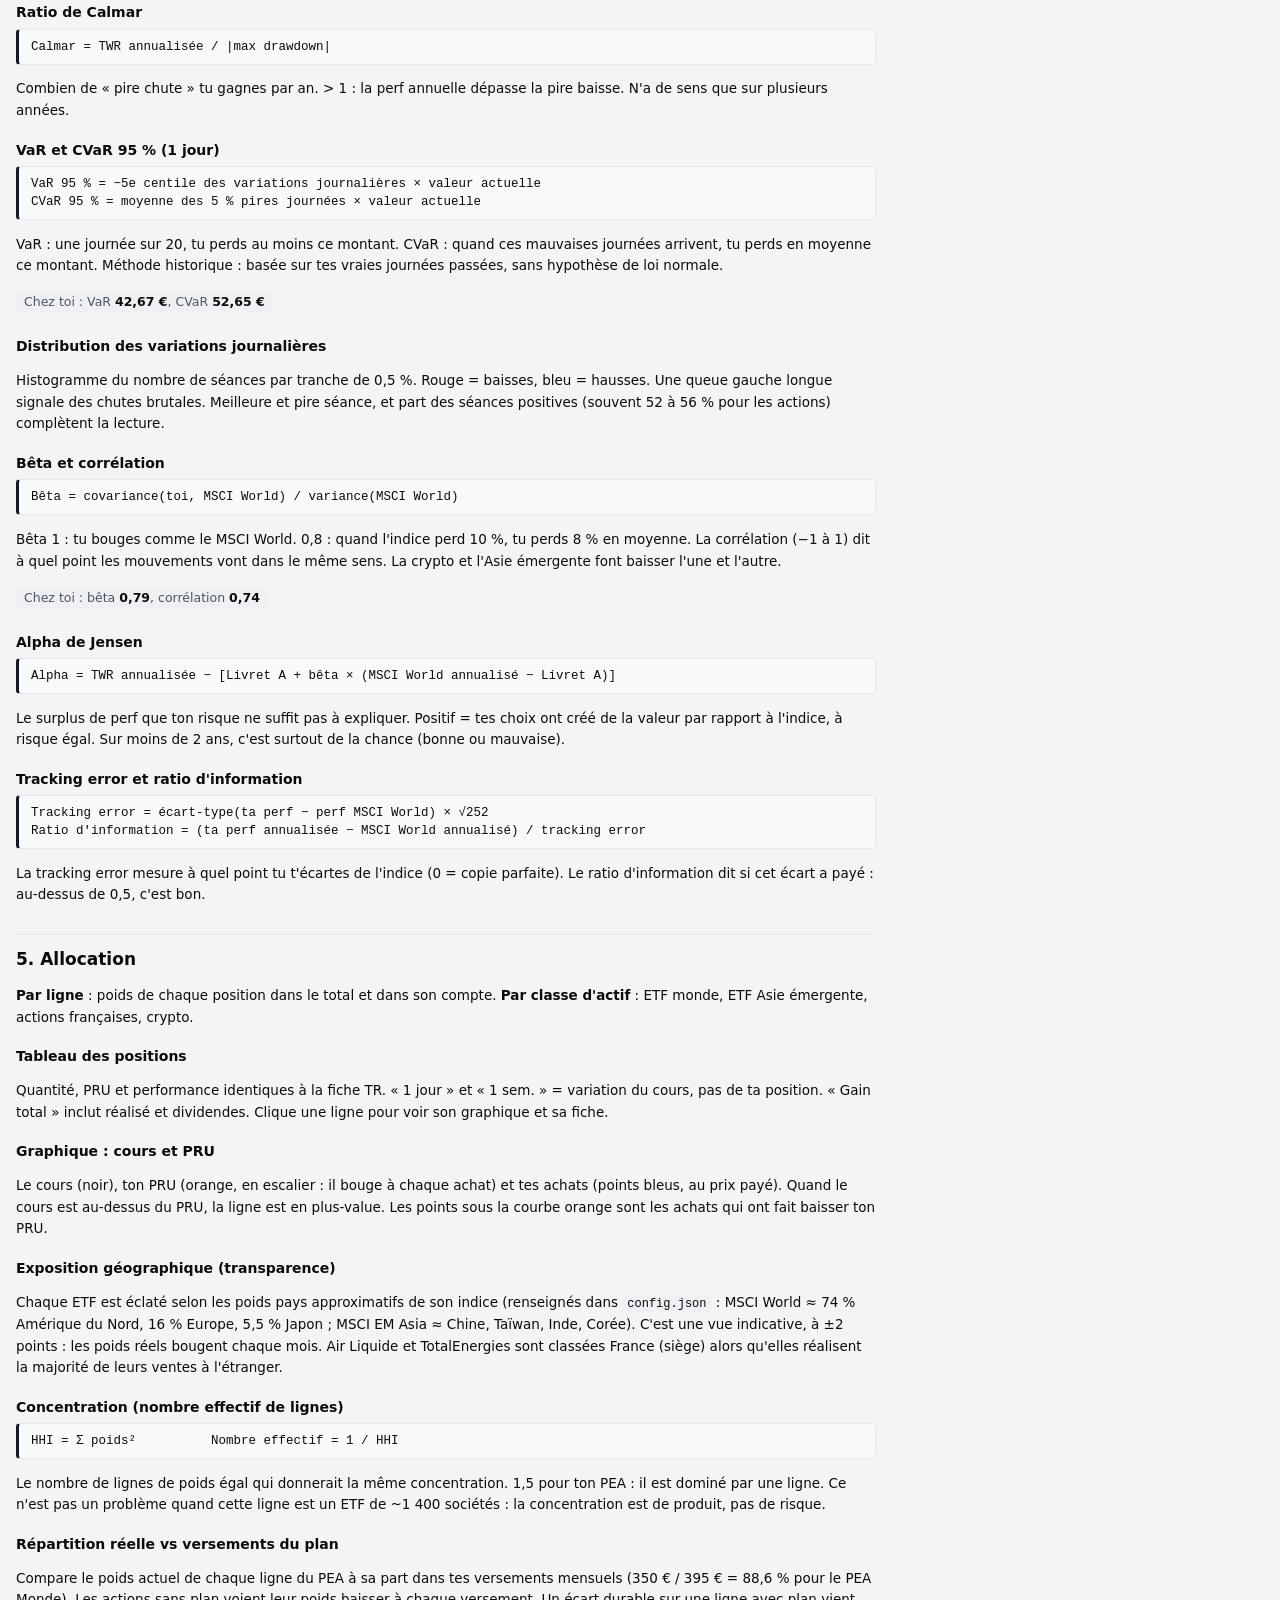
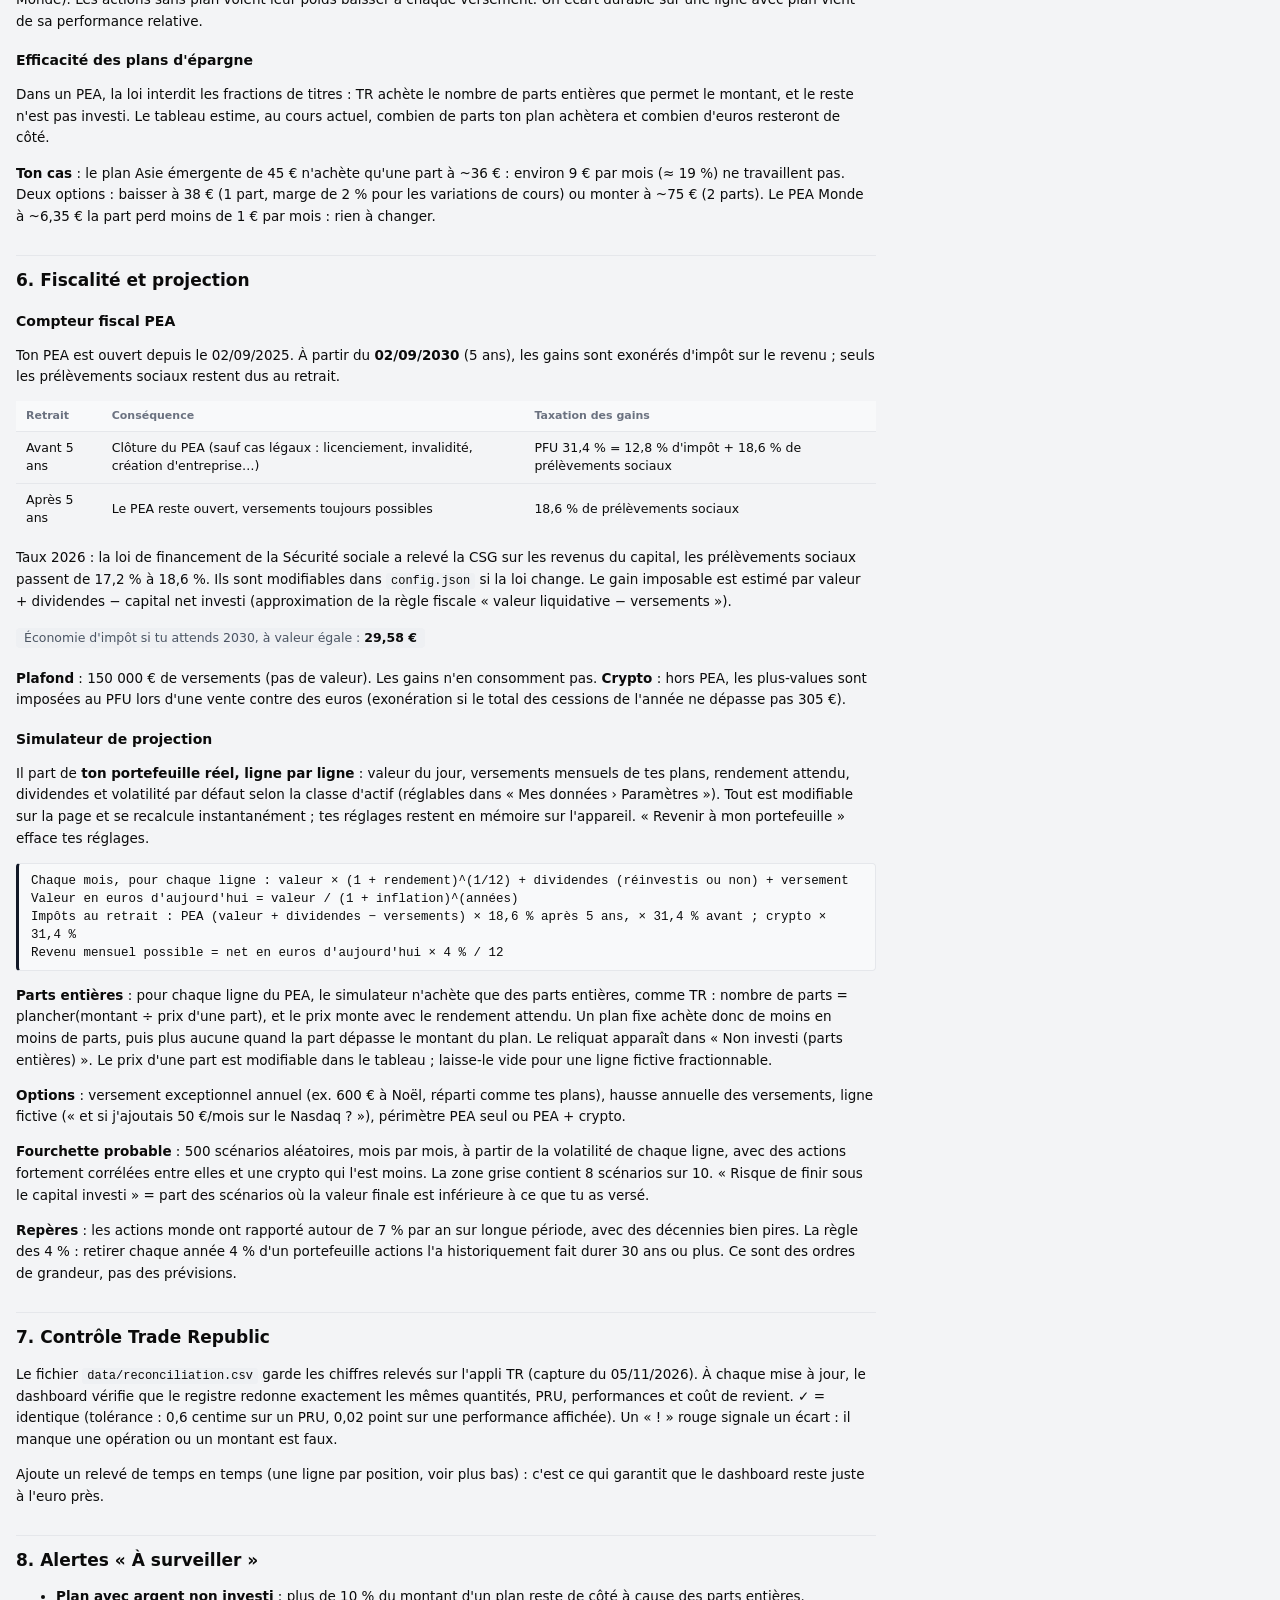
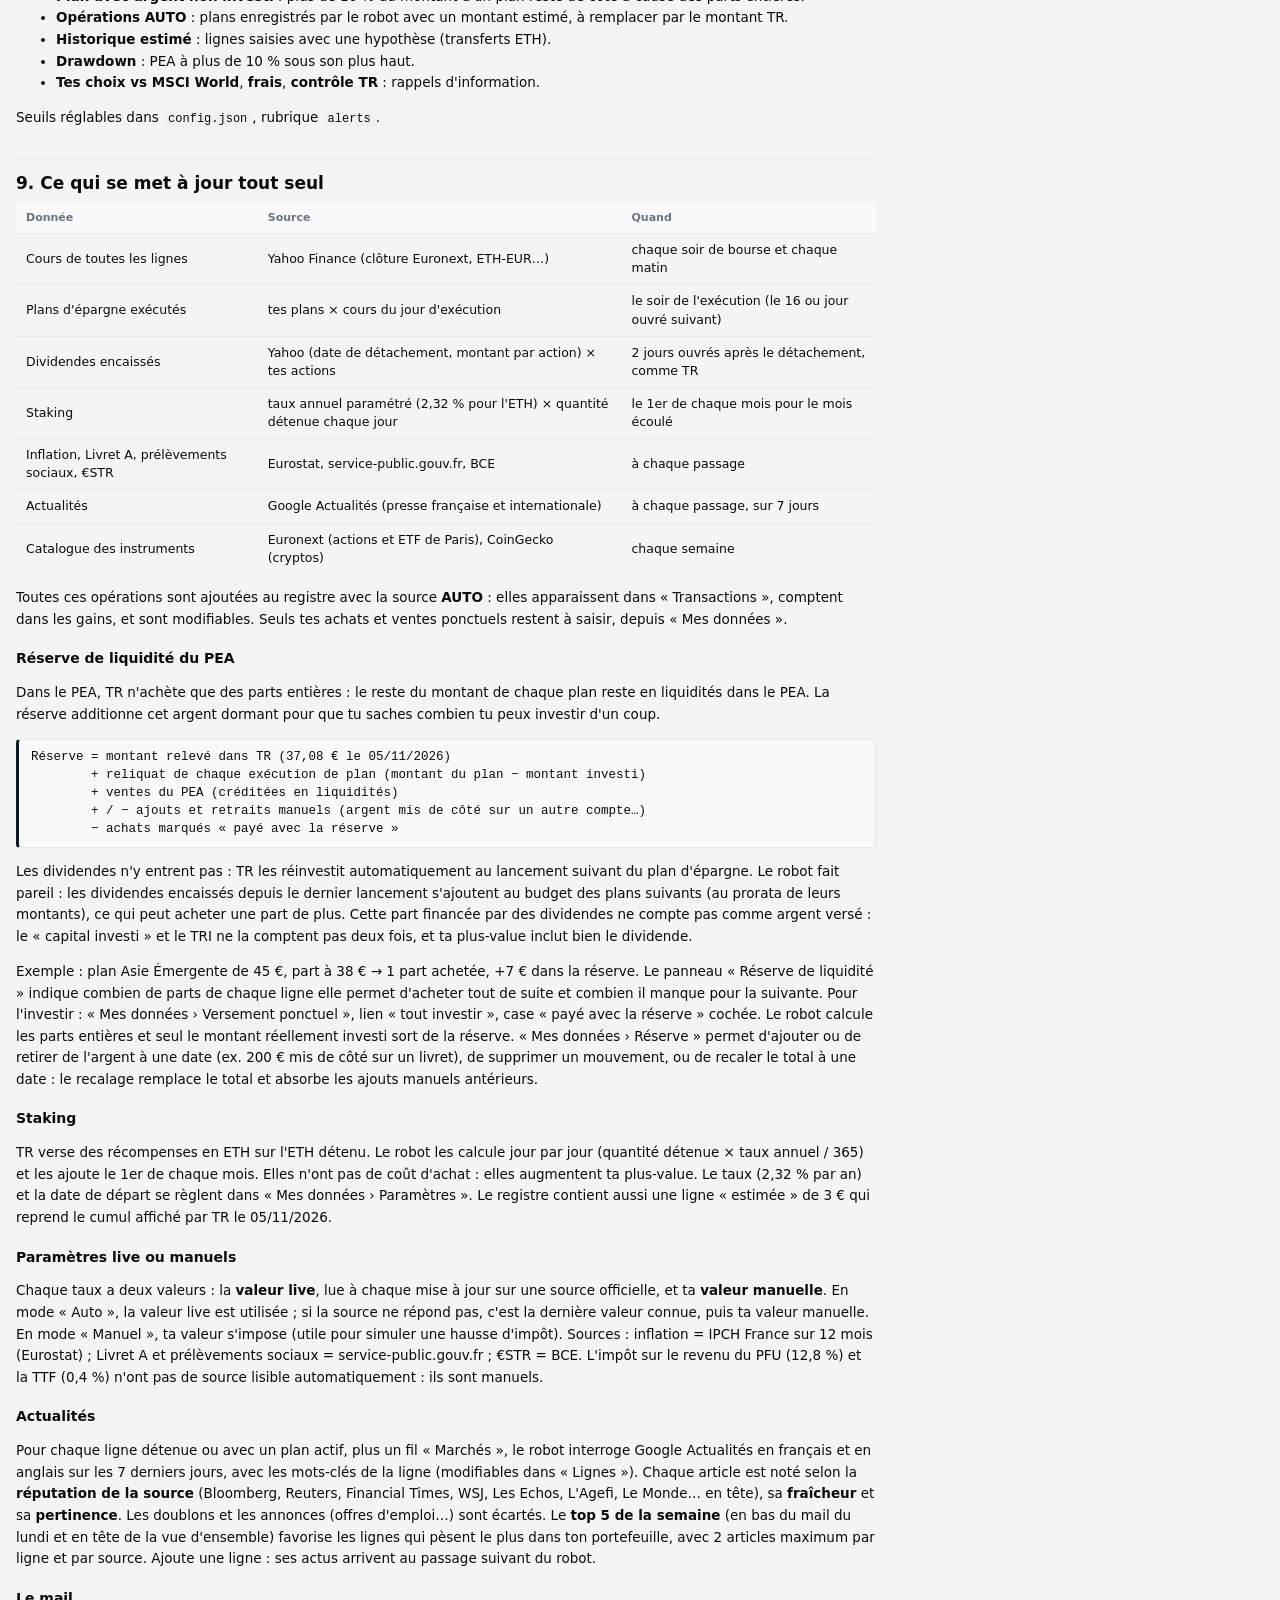
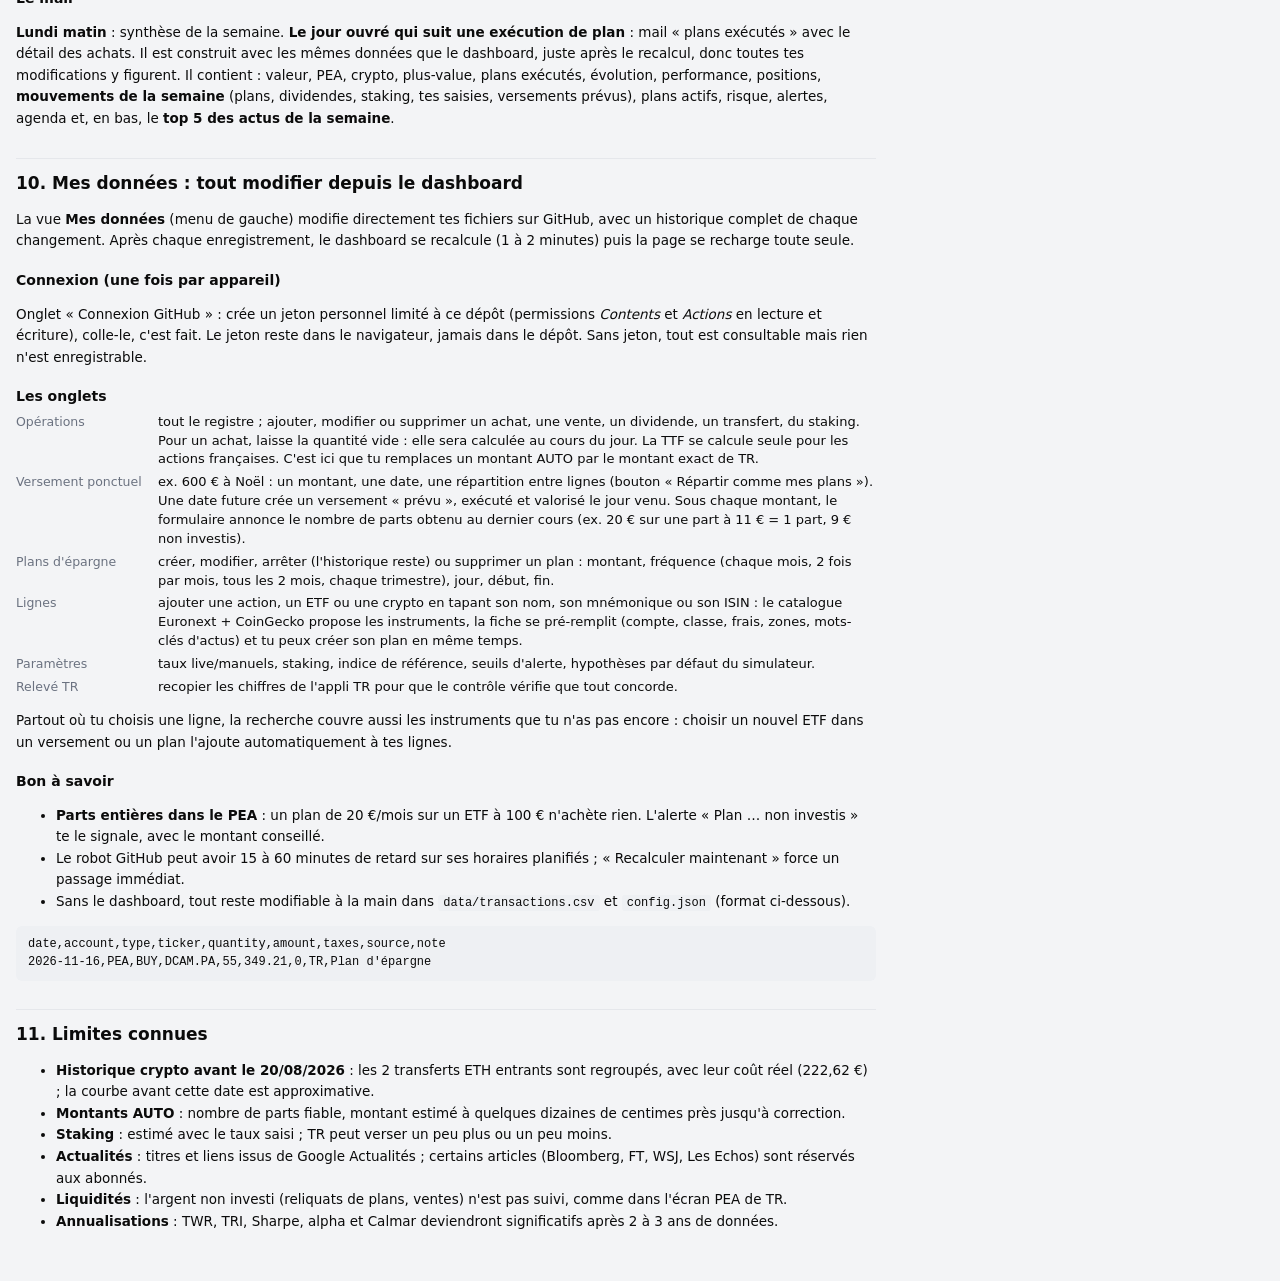
==== commit 4ee54afa: "Réserve : dividendes réinvestis au plan suivant, ajouts et retraits manuels - Les dividendes du PEA " ====
--- a/aide.html
+++ b/aide.html
@@ -263,9 +263,11 @@
   <p>Dans le PEA, TR n'achète que des parts entières : le reste du montant de chaque plan reste en liquidités dans le PEA. La réserve additionne cet argent dormant pour que tu saches combien tu peux investir d'un coup.</p>
   <div class="formula">Réserve = montant relevé dans TR (37,08 € le 05/11/2026)
         + reliquat de chaque exécution de plan (montant du plan − montant investi)
-        + dividendes et ventes du PEA (crédités en liquidités)
+        + ventes du PEA (créditées en liquidités)
+        + / − ajouts et retraits manuels (argent mis de côté sur un autre compte…)
         − achats marqués « payé avec la réserve »</div>
-  <p>Exemple : plan Asie Émergente de 45 €, part à 38 € → 1 part achetée, +7 € dans la réserve. Le panneau « Réserve de liquidité » indique combien de parts de chaque ligne elle permet d'acheter tout de suite et combien il manque pour la suivante. Pour l'investir : « Mes données › Versement ponctuel », lien « tout investir », case « payé avec la réserve » cochée. Le robot calcule les parts entières et seul le montant réellement investi sort de la réserve. Si TR affiche un autre montant (frais, arrondis), recale-le dans « Mes données › Paramètres ».</p>
+  <p>Les dividendes n'y entrent pas : TR les réinvestit automatiquement au lancement suivant du plan d'épargne. Le robot fait pareil : les dividendes encaissés depuis le dernier lancement s'ajoutent au budget des plans suivants (au prorata de leurs montants), ce qui peut acheter une part de plus. Cette part financée par des dividendes ne compte pas comme argent versé : le « capital investi » et le TRI ne la comptent pas deux fois, et ta plus-value inclut bien le dividende.</p>
+  <p>Exemple : plan Asie Émergente de 45 €, part à 38 € → 1 part achetée, +7 € dans la réserve. Le panneau « Réserve de liquidité » indique combien de parts de chaque ligne elle permet d'acheter tout de suite et combien il manque pour la suivante. Pour l'investir : « Mes données › Versement ponctuel », lien « tout investir », case « payé avec la réserve » cochée. Le robot calcule les parts entières et seul le montant réellement investi sort de la réserve. « Mes données › Réserve » permet d'ajouter ou de retirer de l'argent à une date (ex. 200 € mis de côté sur un livret), de supprimer un mouvement, ou de recaler le total à une date : le recalage remplace le total et absorbe les ajouts manuels antérieurs.</p>
 
   <h3 id="staking">Staking</h3>
   <p>TR verse des récompenses en ETH sur l'ETH détenu. Le robot les calcule jour par jour (quantité détenue × taux annuel / 365) et les ajoute le 1er de chaque mois. Elles n'ont pas de coût d'achat : elles augmentent ta plus-value. Le taux (2,32 % par an) et la date de départ se règlent dans « Mes données › Paramètres ». Le registre contient aussi une ligne « estimée » de 3 € qui reprend le cumul affiché par TR le 05/11/2026.</p>
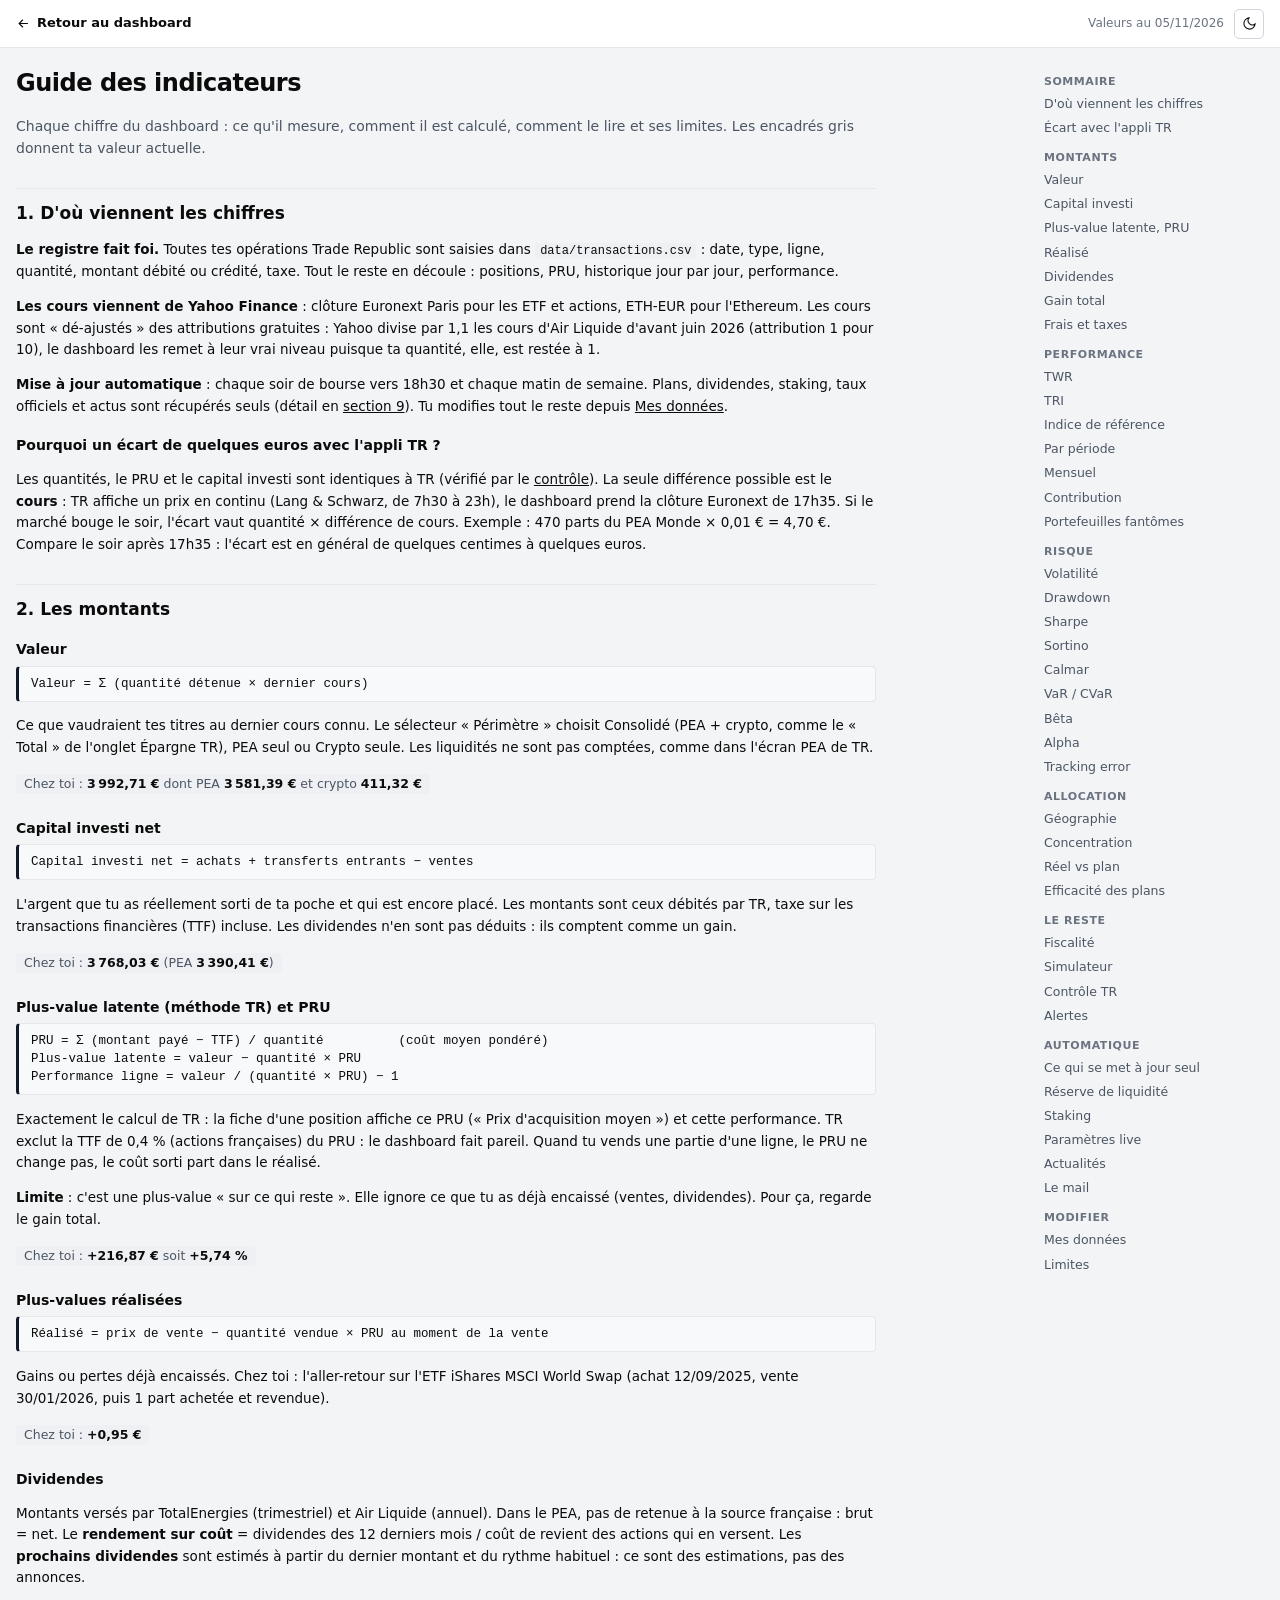
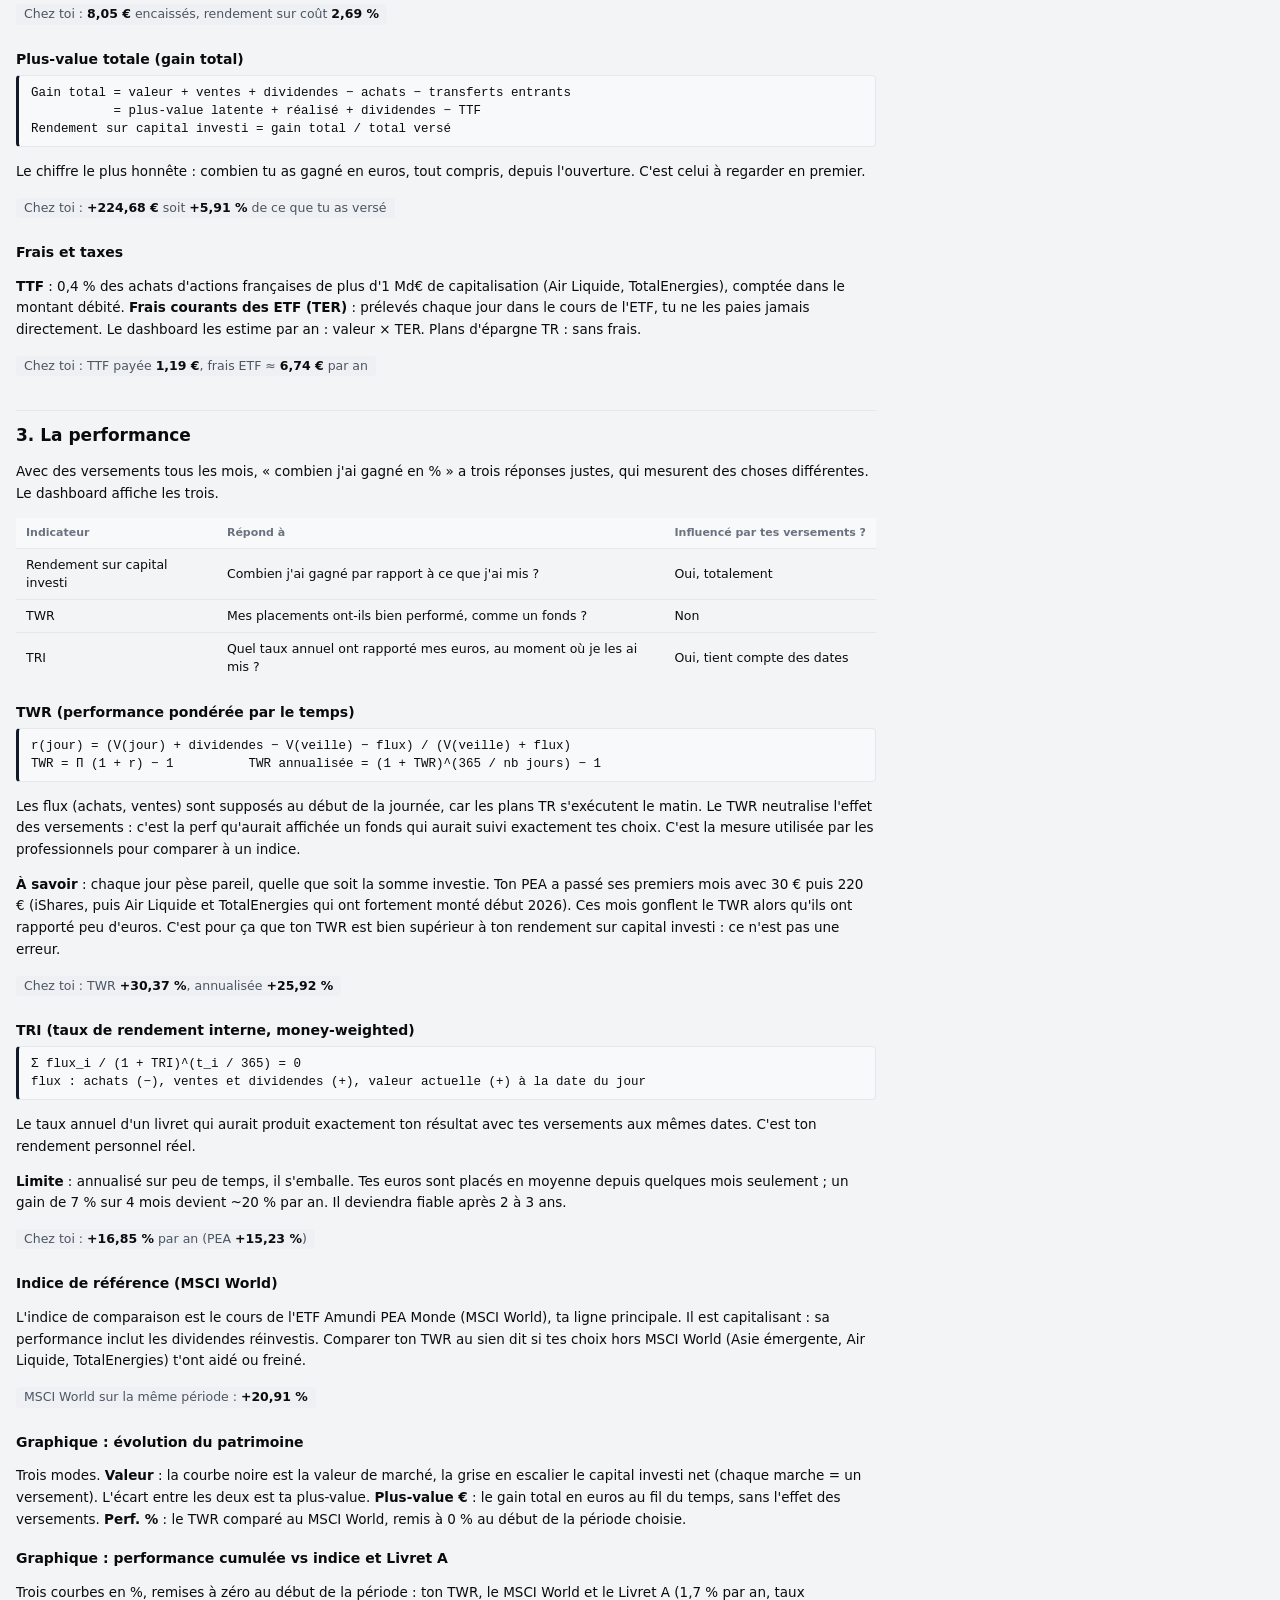
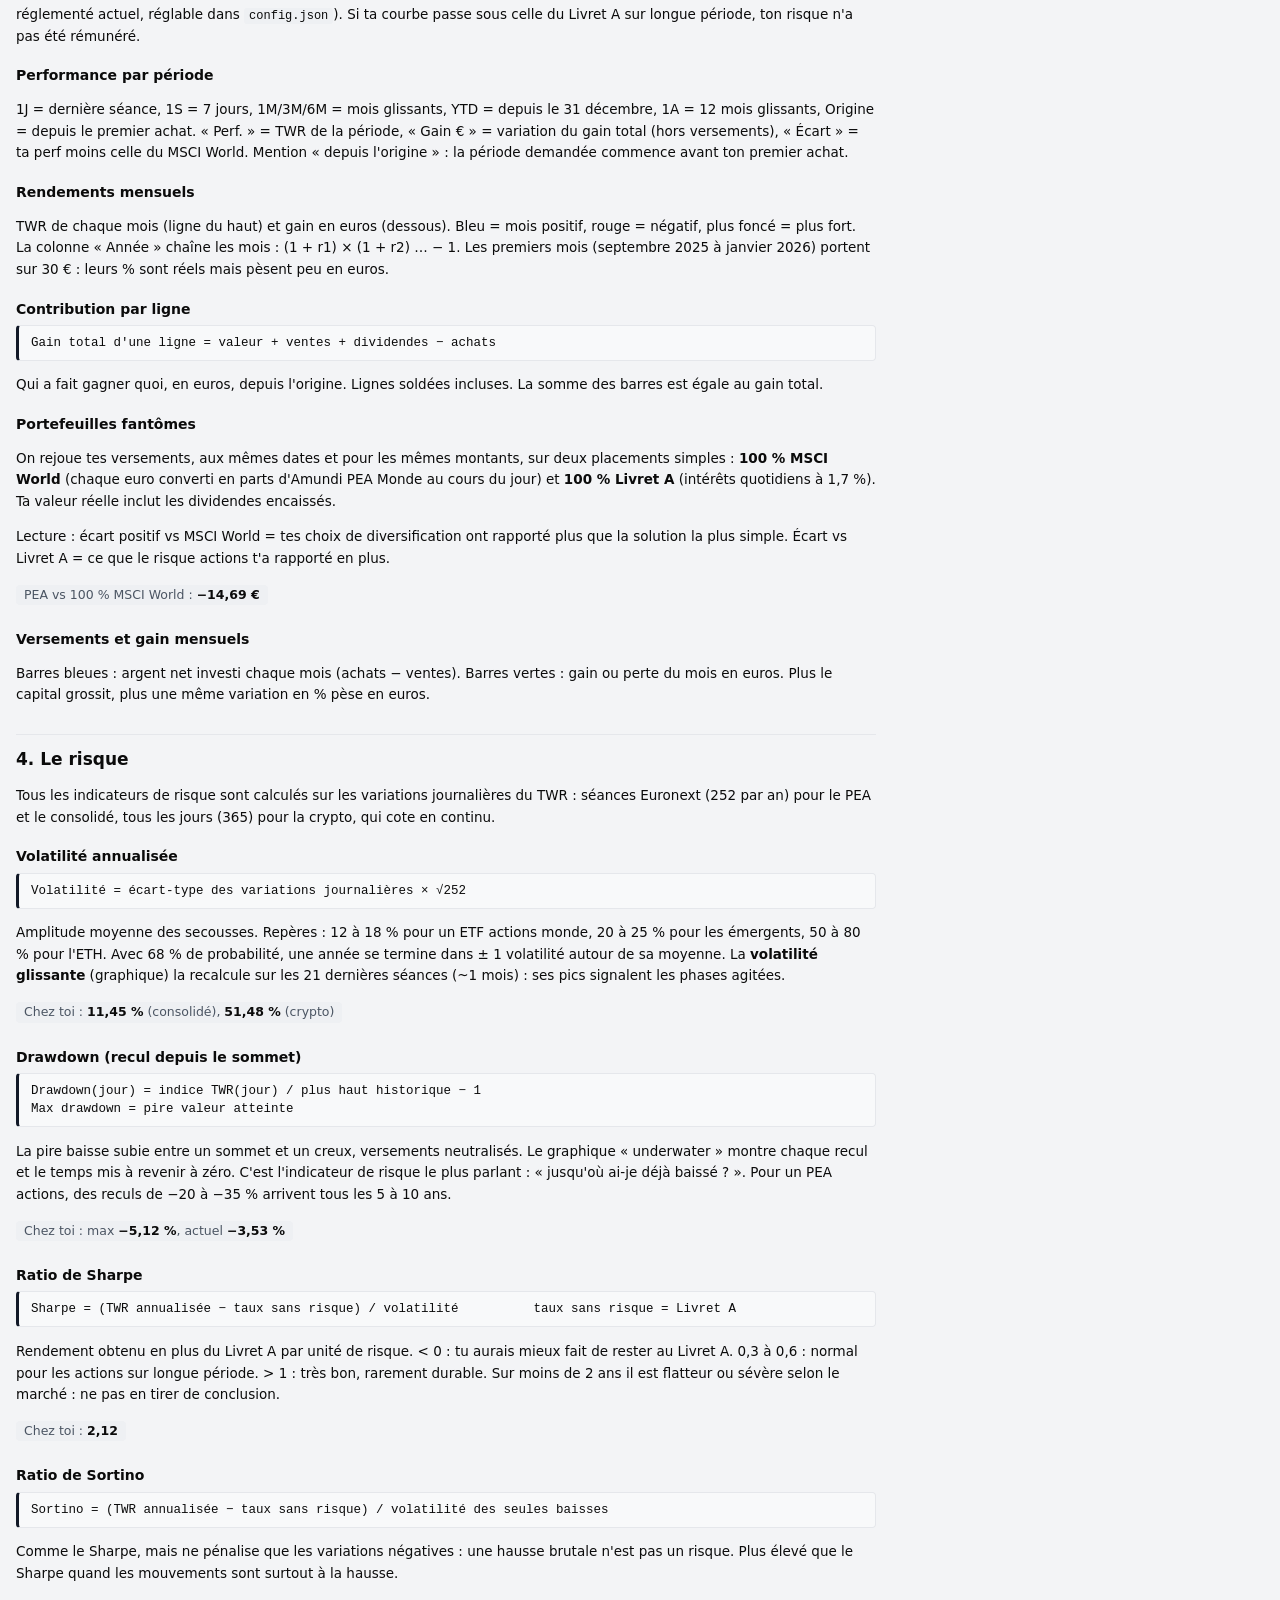
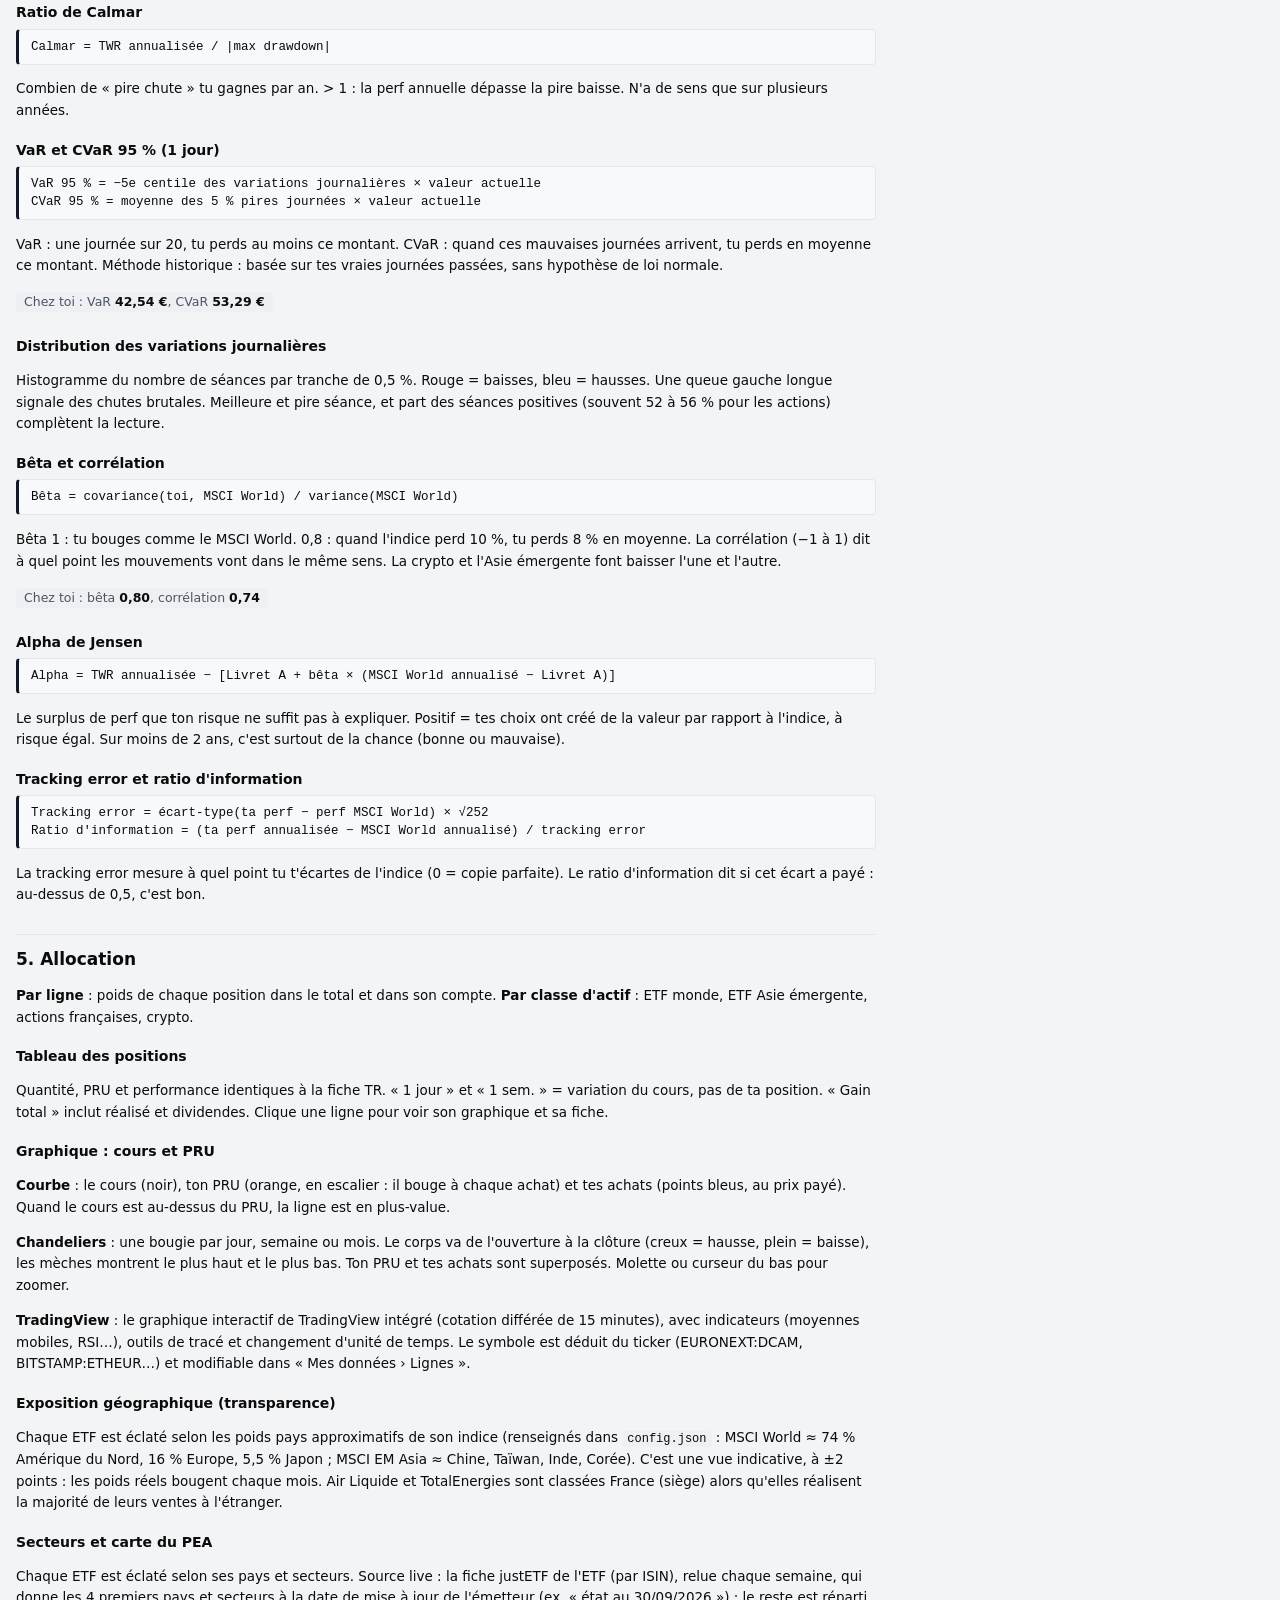
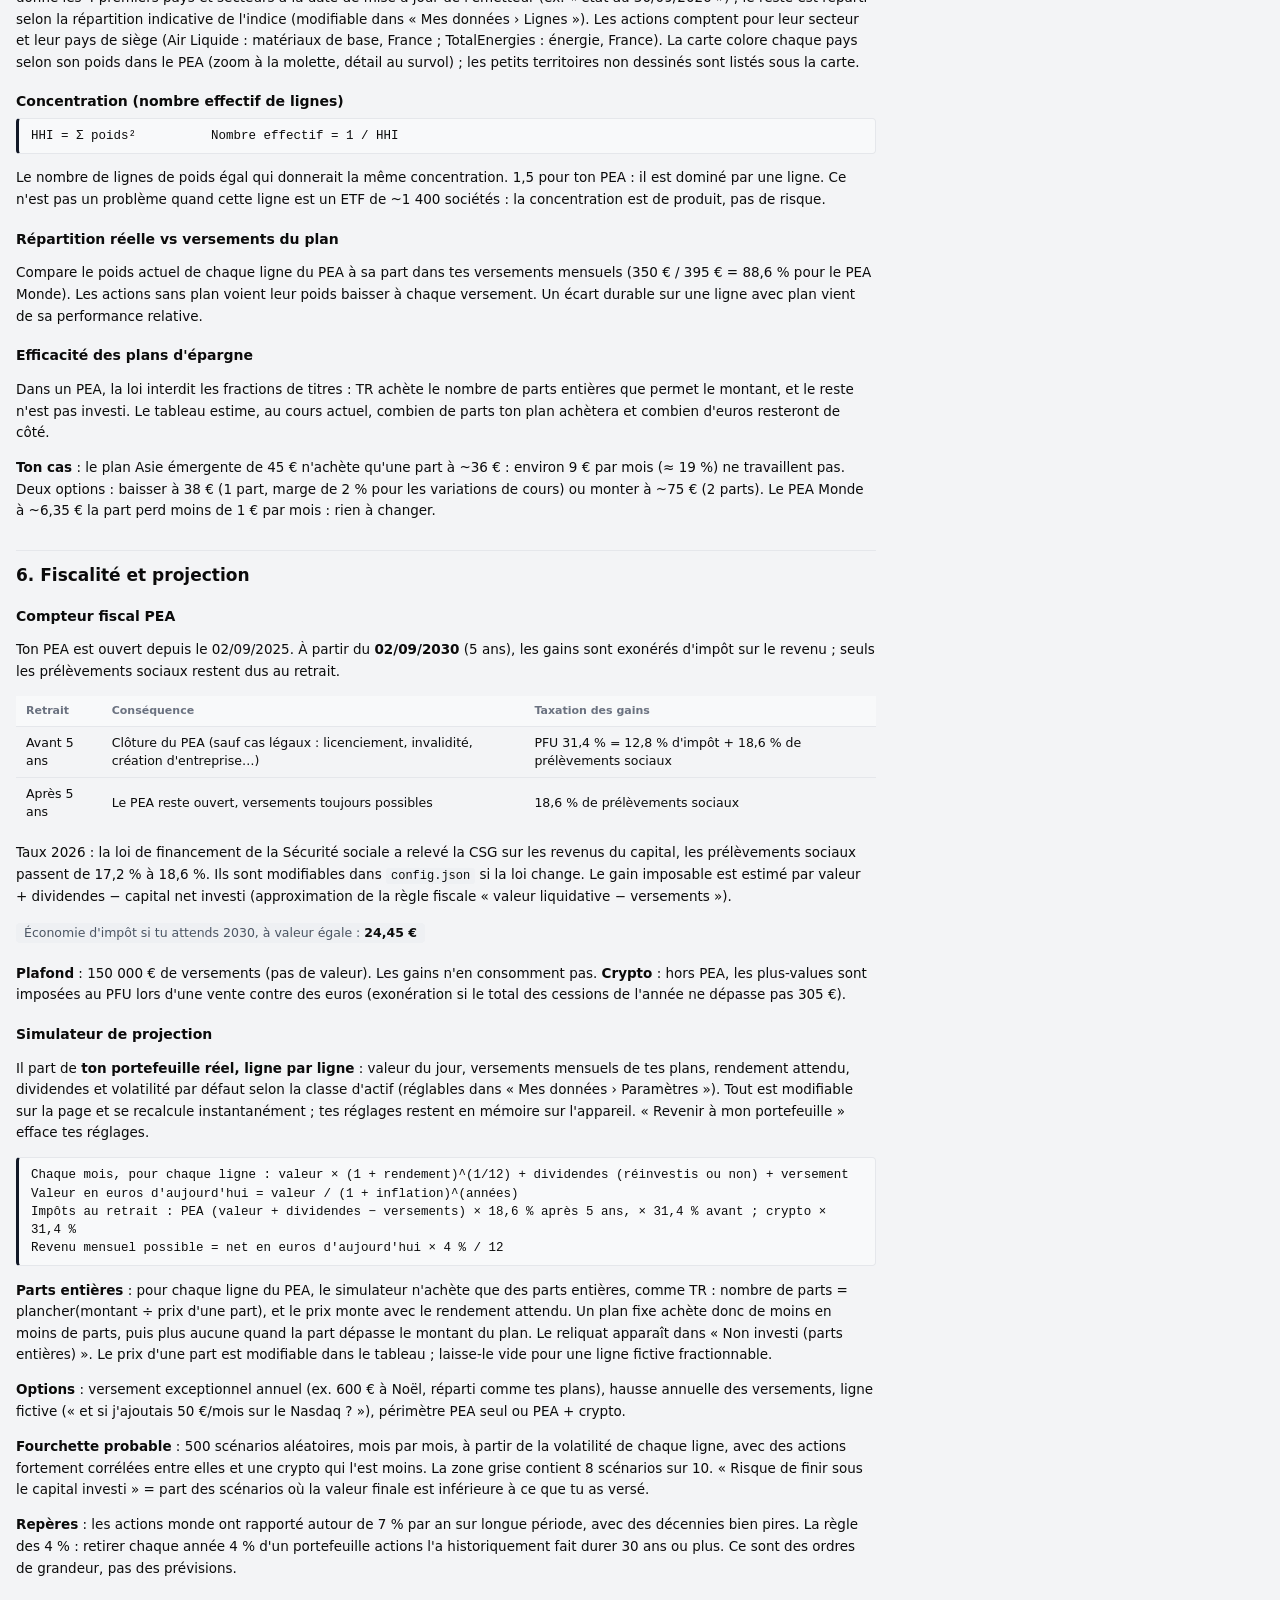
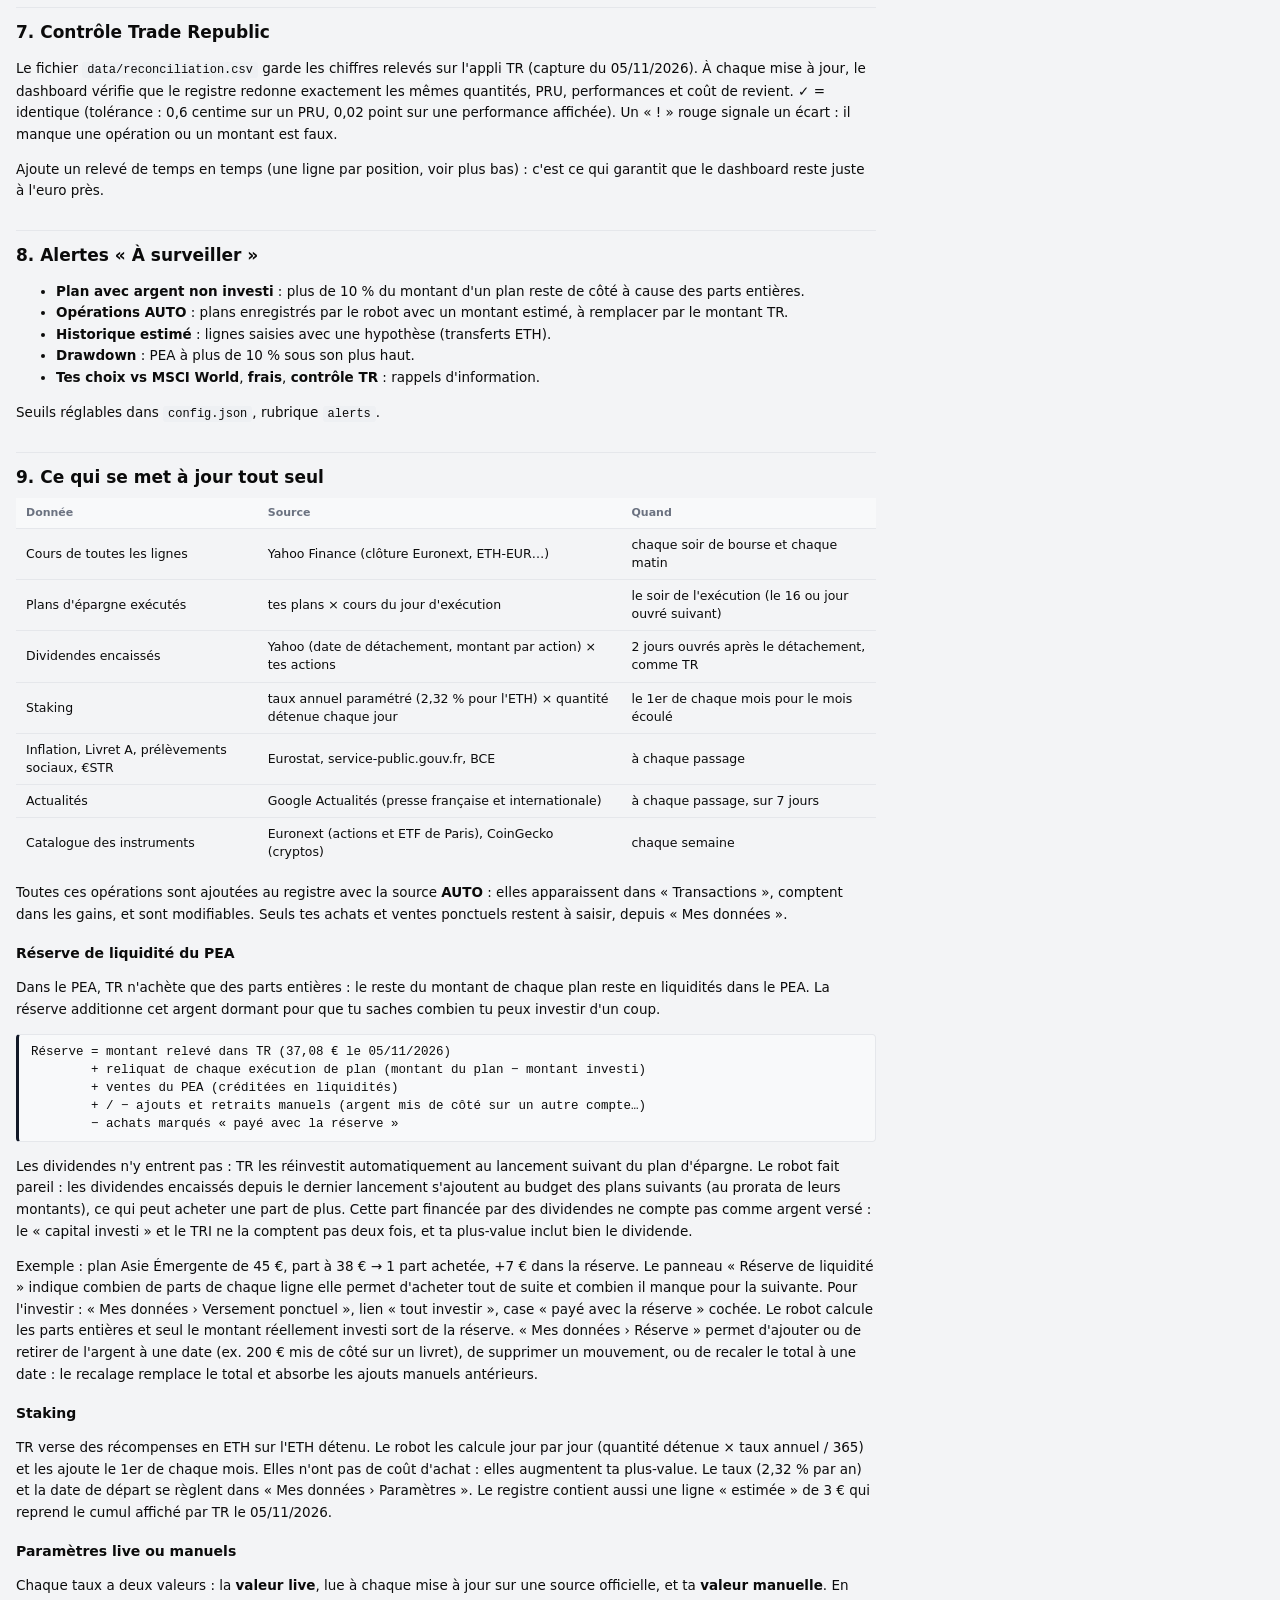
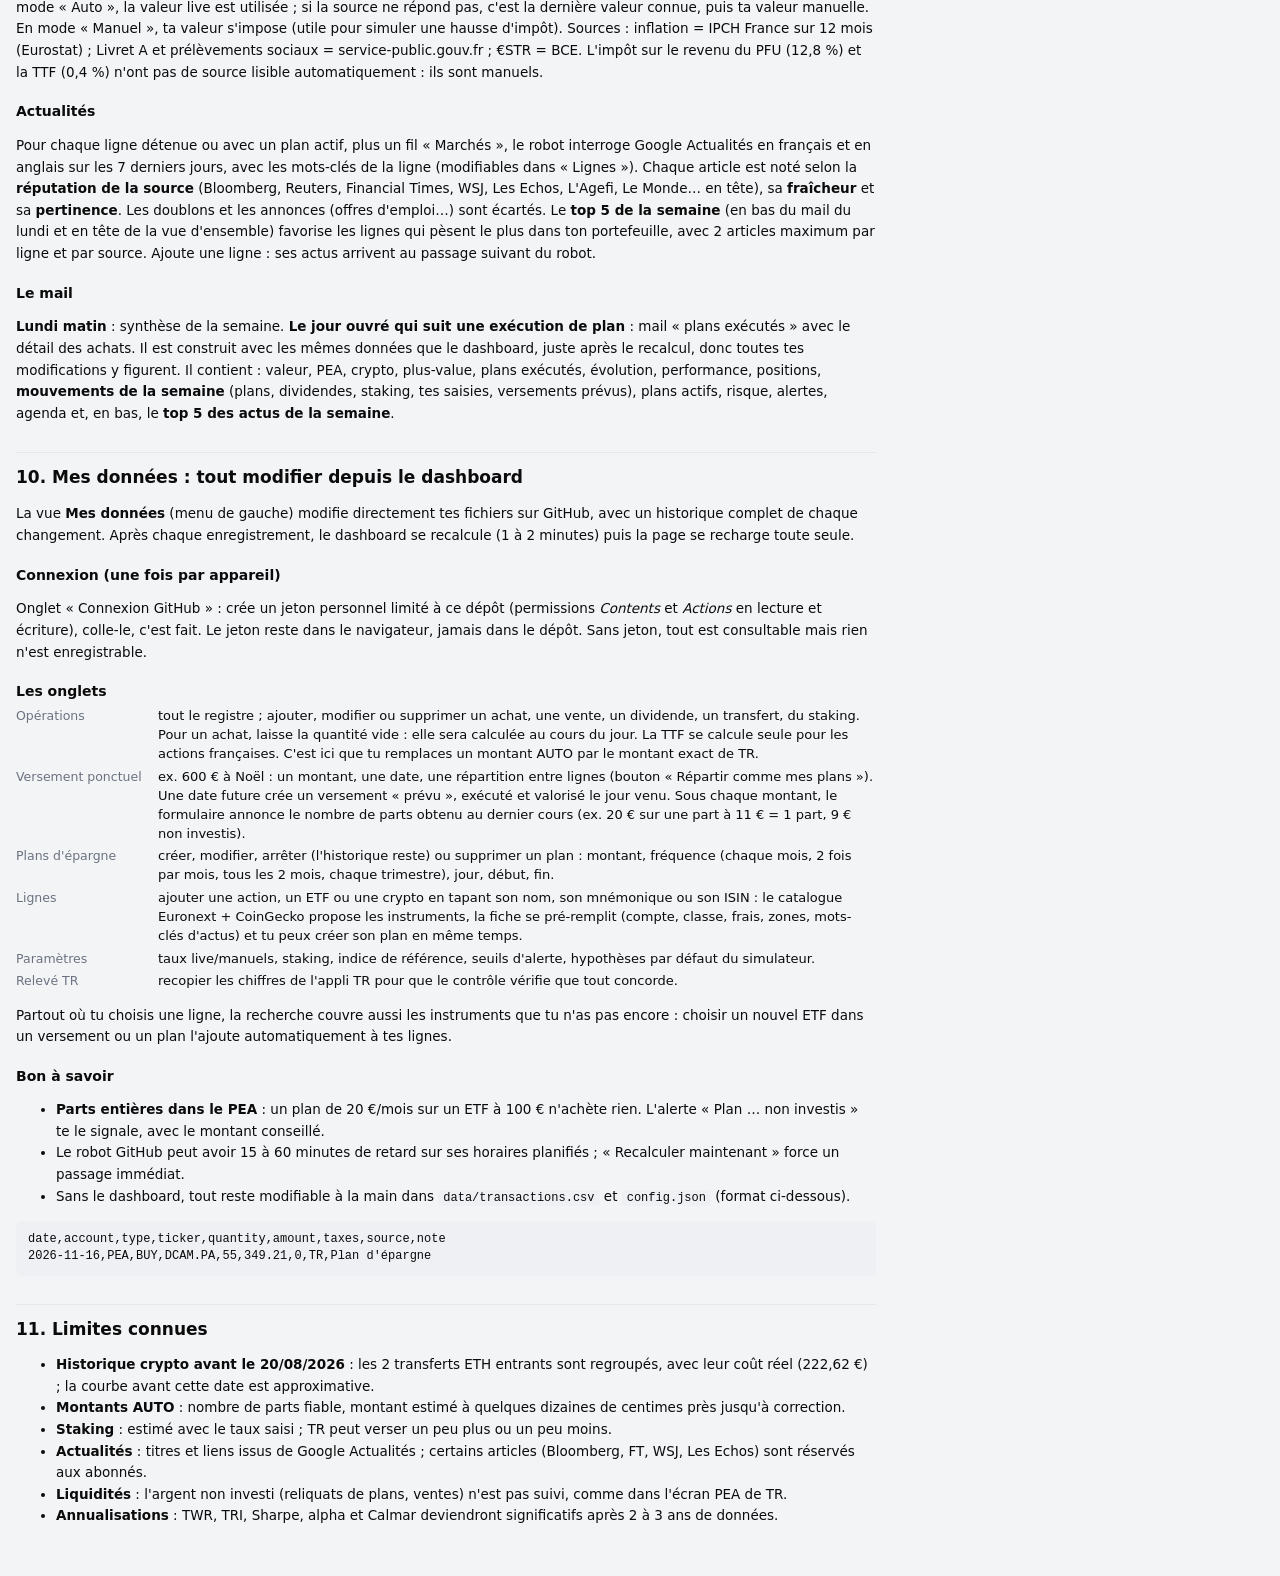
==== commit 83e3211b: "Allocation : secteurs et carte du PEA ; positions : chandeliers et TradingView - Exposition par pays" ====
--- a/aide.html
+++ b/aide.html
@@ -192,10 +192,15 @@
   <p>Quantité, PRU et performance identiques à la fiche TR. « 1 jour » et « 1 sem. » = variation du cours, pas de ta position. « Gain total » inclut réalisé et dividendes. Clique une ligne pour voir son graphique et sa fiche.</p>
 
   <h3 id="graph-position">Graphique : cours et PRU</h3>
-  <p>Le cours (noir), ton PRU (orange, en escalier : il bouge à chaque achat) et tes achats (points bleus, au prix payé). Quand le cours est au-dessus du PRU, la ligne est en plus-value. Les points sous la courbe orange sont les achats qui ont fait baisser ton PRU.</p>
+  <p><b>Courbe</b> : le cours (noir), ton PRU (orange, en escalier : il bouge à chaque achat) et tes achats (points bleus, au prix payé). Quand le cours est au-dessus du PRU, la ligne est en plus-value.</p>
+  <p><b>Chandeliers</b> : une bougie par jour, semaine ou mois. Le corps va de l'ouverture à la clôture (creux = hausse, plein = baisse), les mèches montrent le plus haut et le plus bas. Ton PRU et tes achats sont superposés. Molette ou curseur du bas pour zoomer.</p>
+  <p><b>TradingView</b> : le graphique interactif de TradingView intégré (cotation différée de 15 minutes), avec indicateurs (moyennes mobiles, RSI…), outils de tracé et changement d'unité de temps. Le symbole est déduit du ticker (EURONEXT:DCAM, BITSTAMP:ETHEUR…) et modifiable dans « Mes données › Lignes ».</p>
 
   <h3 id="geographie">Exposition géographique (transparence)</h3>
   <p>Chaque ETF est éclaté selon les poids pays approximatifs de son indice (renseignés dans <code>config.json</code> : MSCI World ≈ 74 % Amérique du Nord, 16 % Europe, 5,5 % Japon ; MSCI EM Asia ≈ Chine, Taïwan, Inde, Corée). C'est une vue indicative, à ±2 points : les poids réels bougent chaque mois. Air Liquide et TotalEnergies sont classées France (siège) alors qu'elles réalisent la majorité de leurs ventes à l'étranger.</p>
+
+  <h3 id="secteurs">Secteurs et carte du PEA</h3>
+  <p>Chaque ETF est éclaté selon ses pays et secteurs. Source live : la fiche justETF de l'ETF (par ISIN), relue chaque semaine, qui donne les 4 premiers pays et secteurs à la date de mise à jour de l'émetteur (ex. « état au 30/09/2026 ») ; le reste est réparti selon la répartition indicative de l'indice (modifiable dans « Mes données › Lignes »). Les actions comptent pour leur secteur et leur pays de siège (Air Liquide : matériaux de base, France ; TotalEnergies : énergie, France). La carte colore chaque pays selon son poids dans le PEA (zoom à la molette, détail au survol) ; les petits territoires non dessinés sont listés sous la carte.</p>
 
   <h3 id="concentration">Concentration (nombre effectif de lignes)</h3>
   <div class="formula">HHI = Σ poids²          Nombre effectif = 1 / HHI</div>
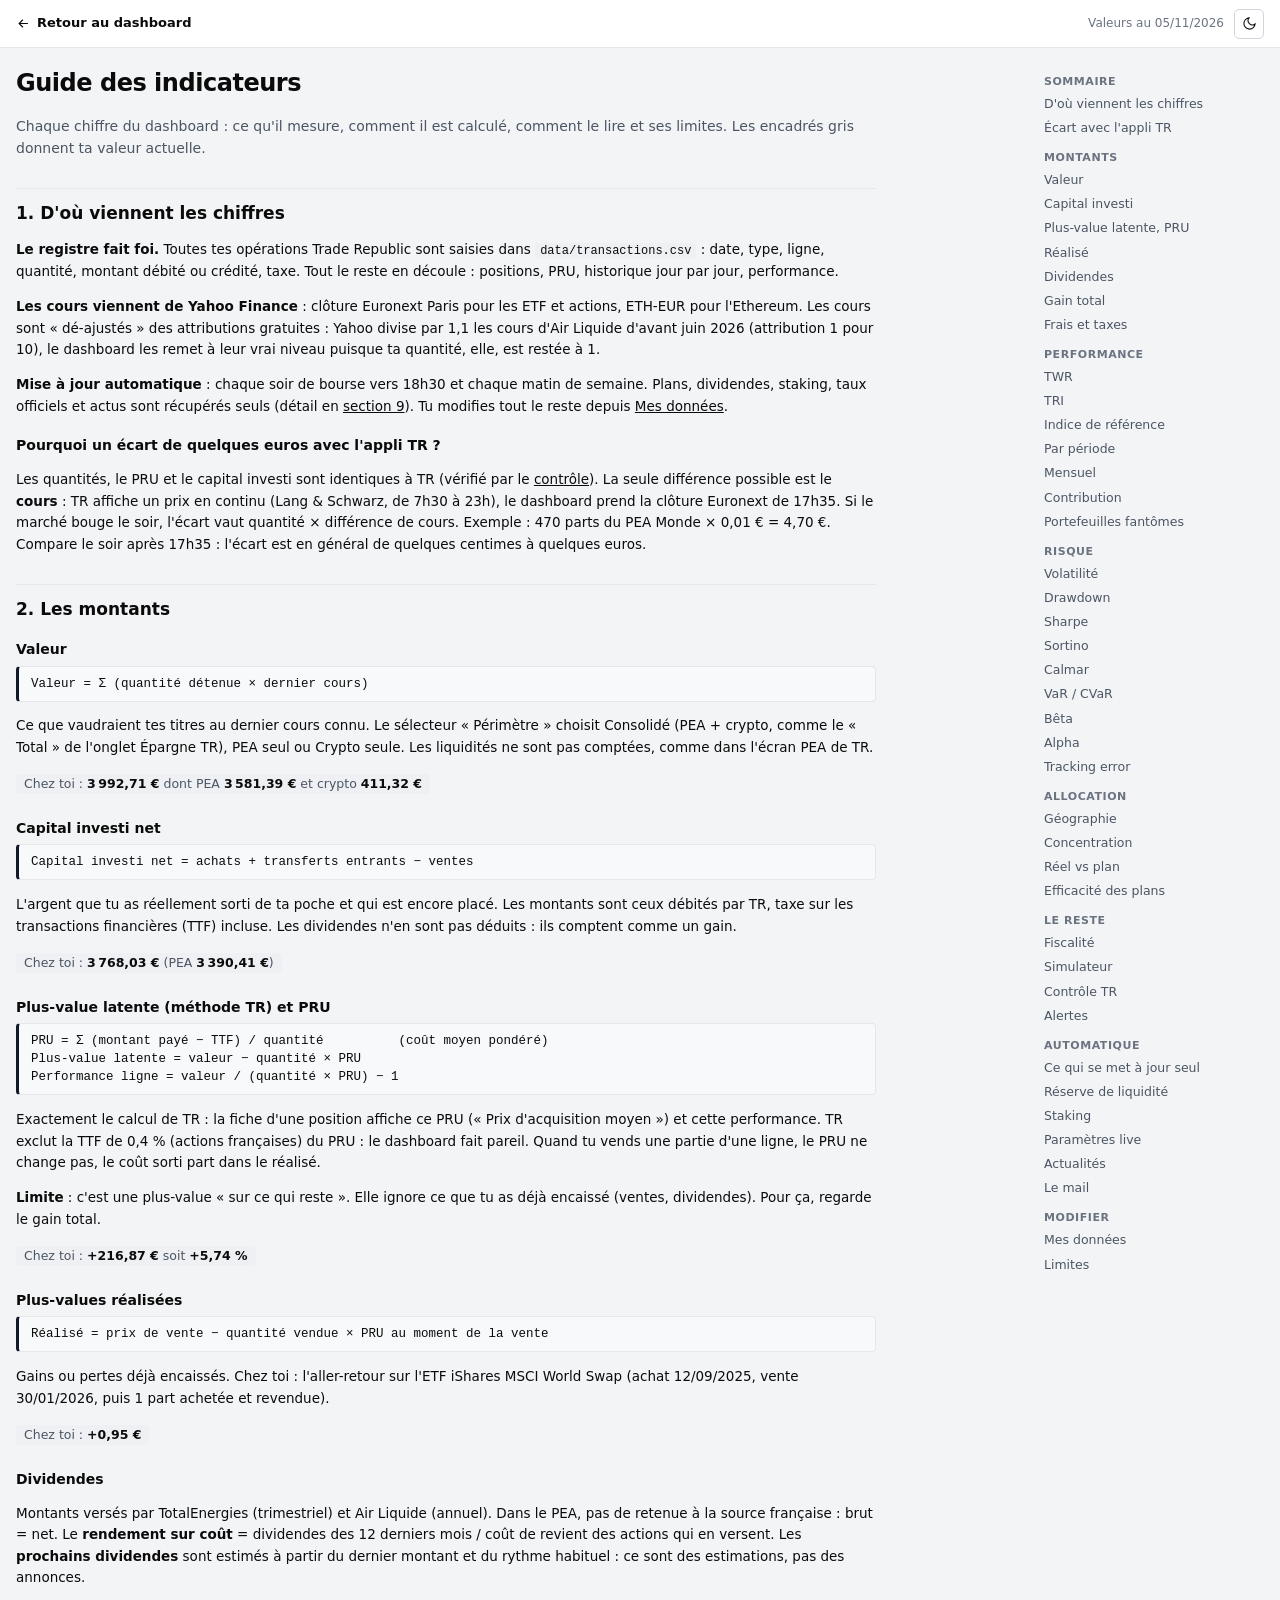
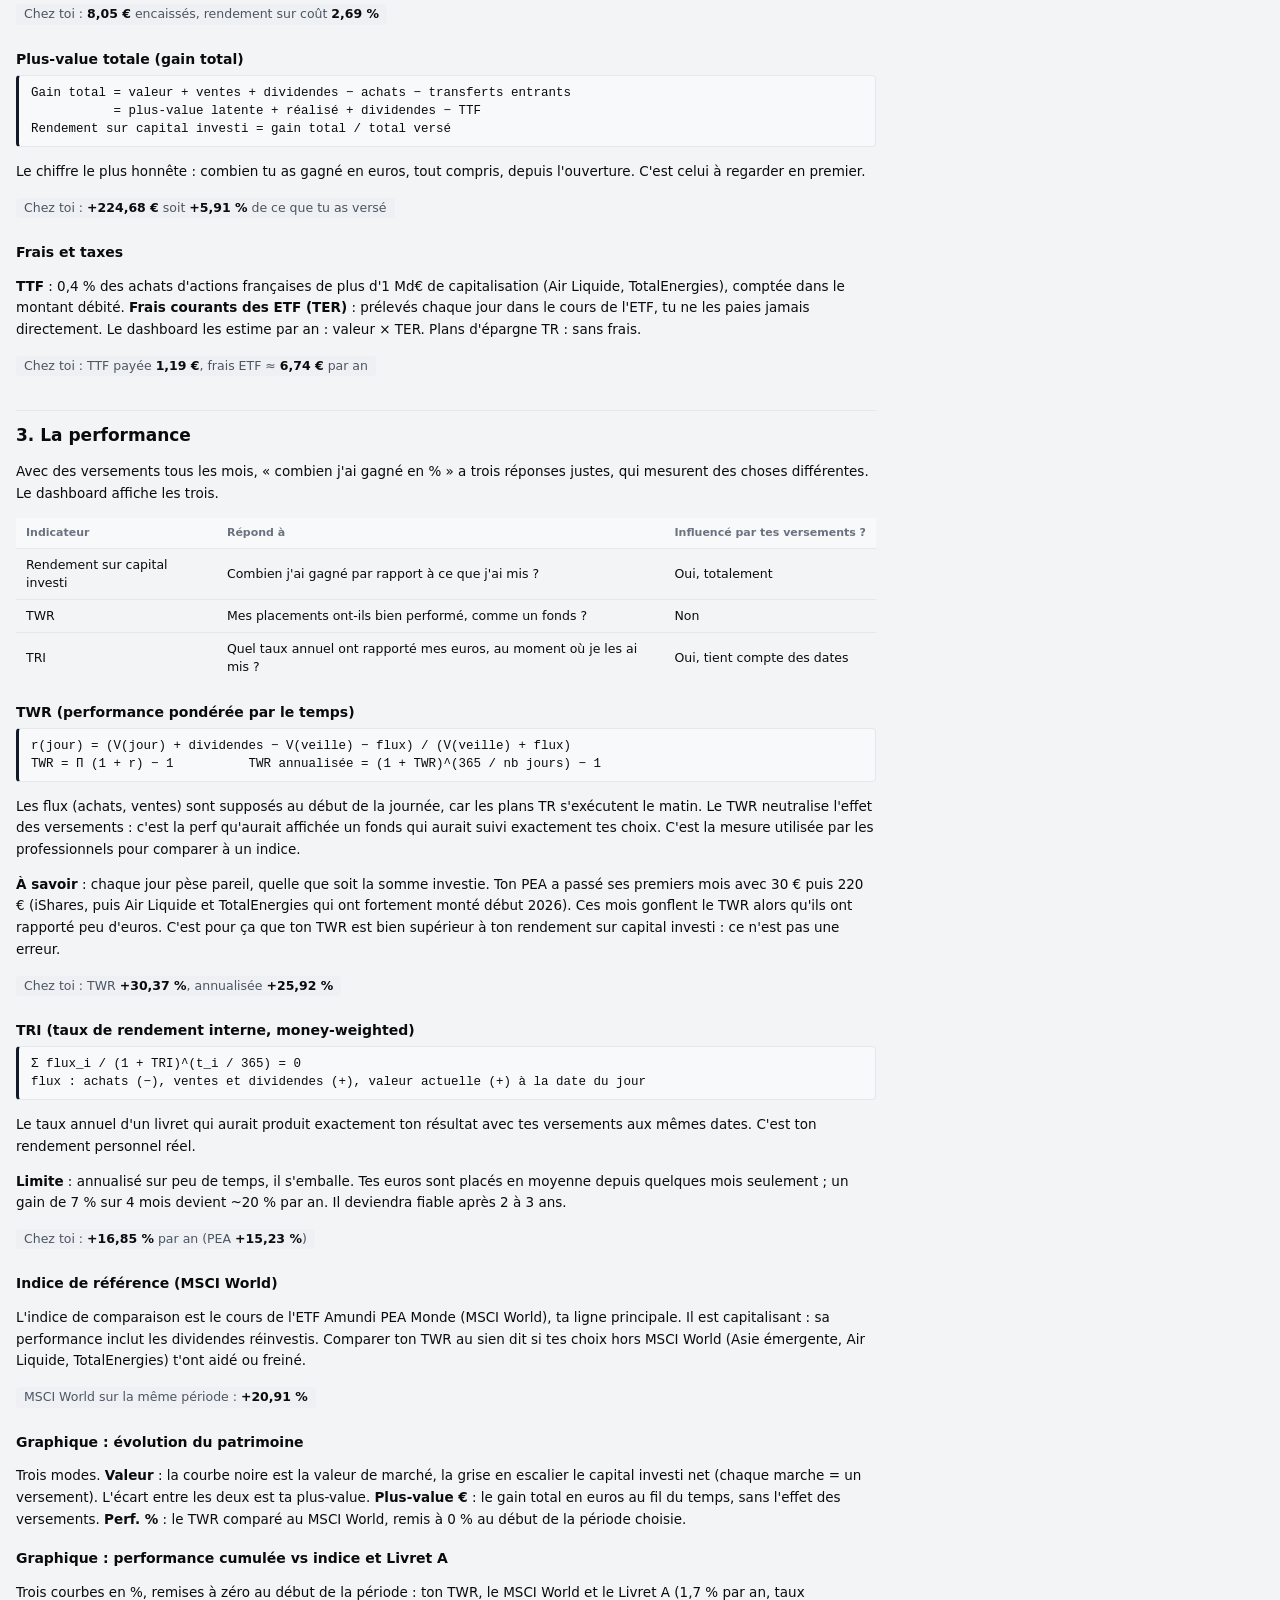
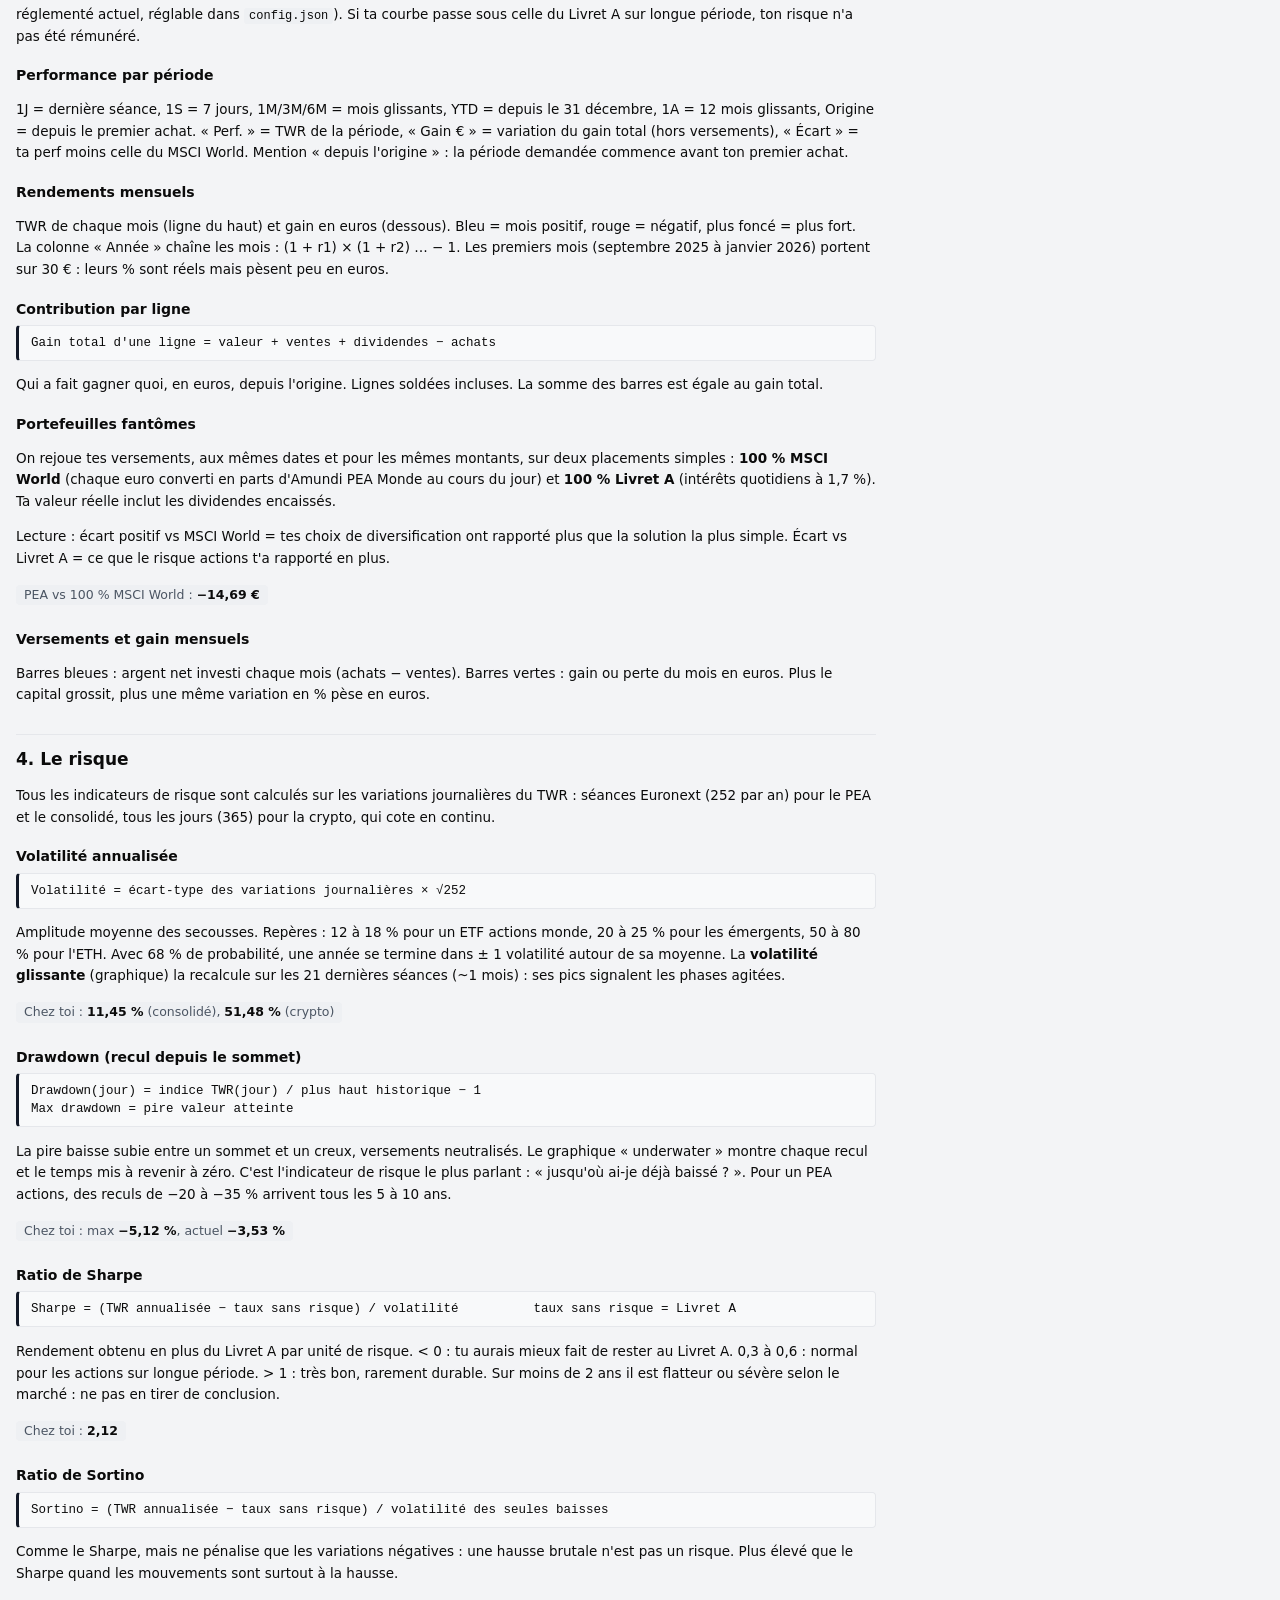
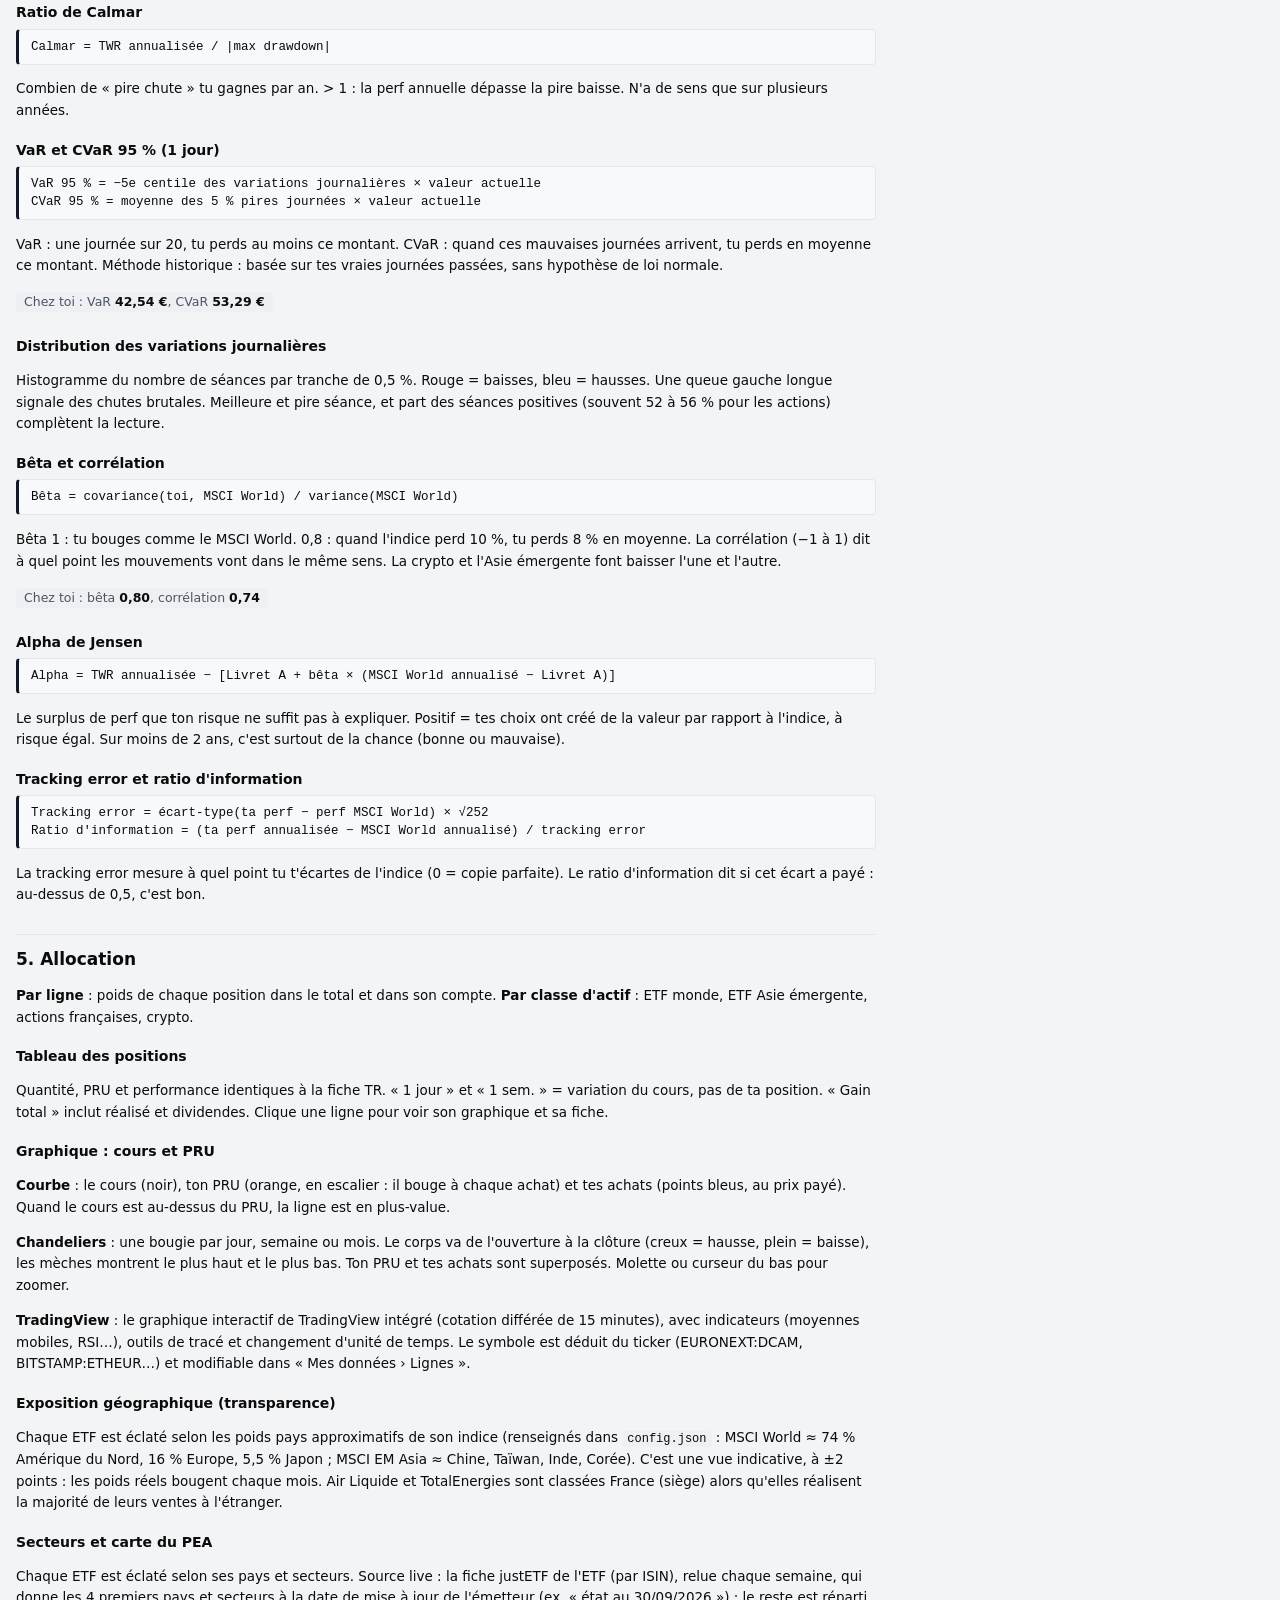
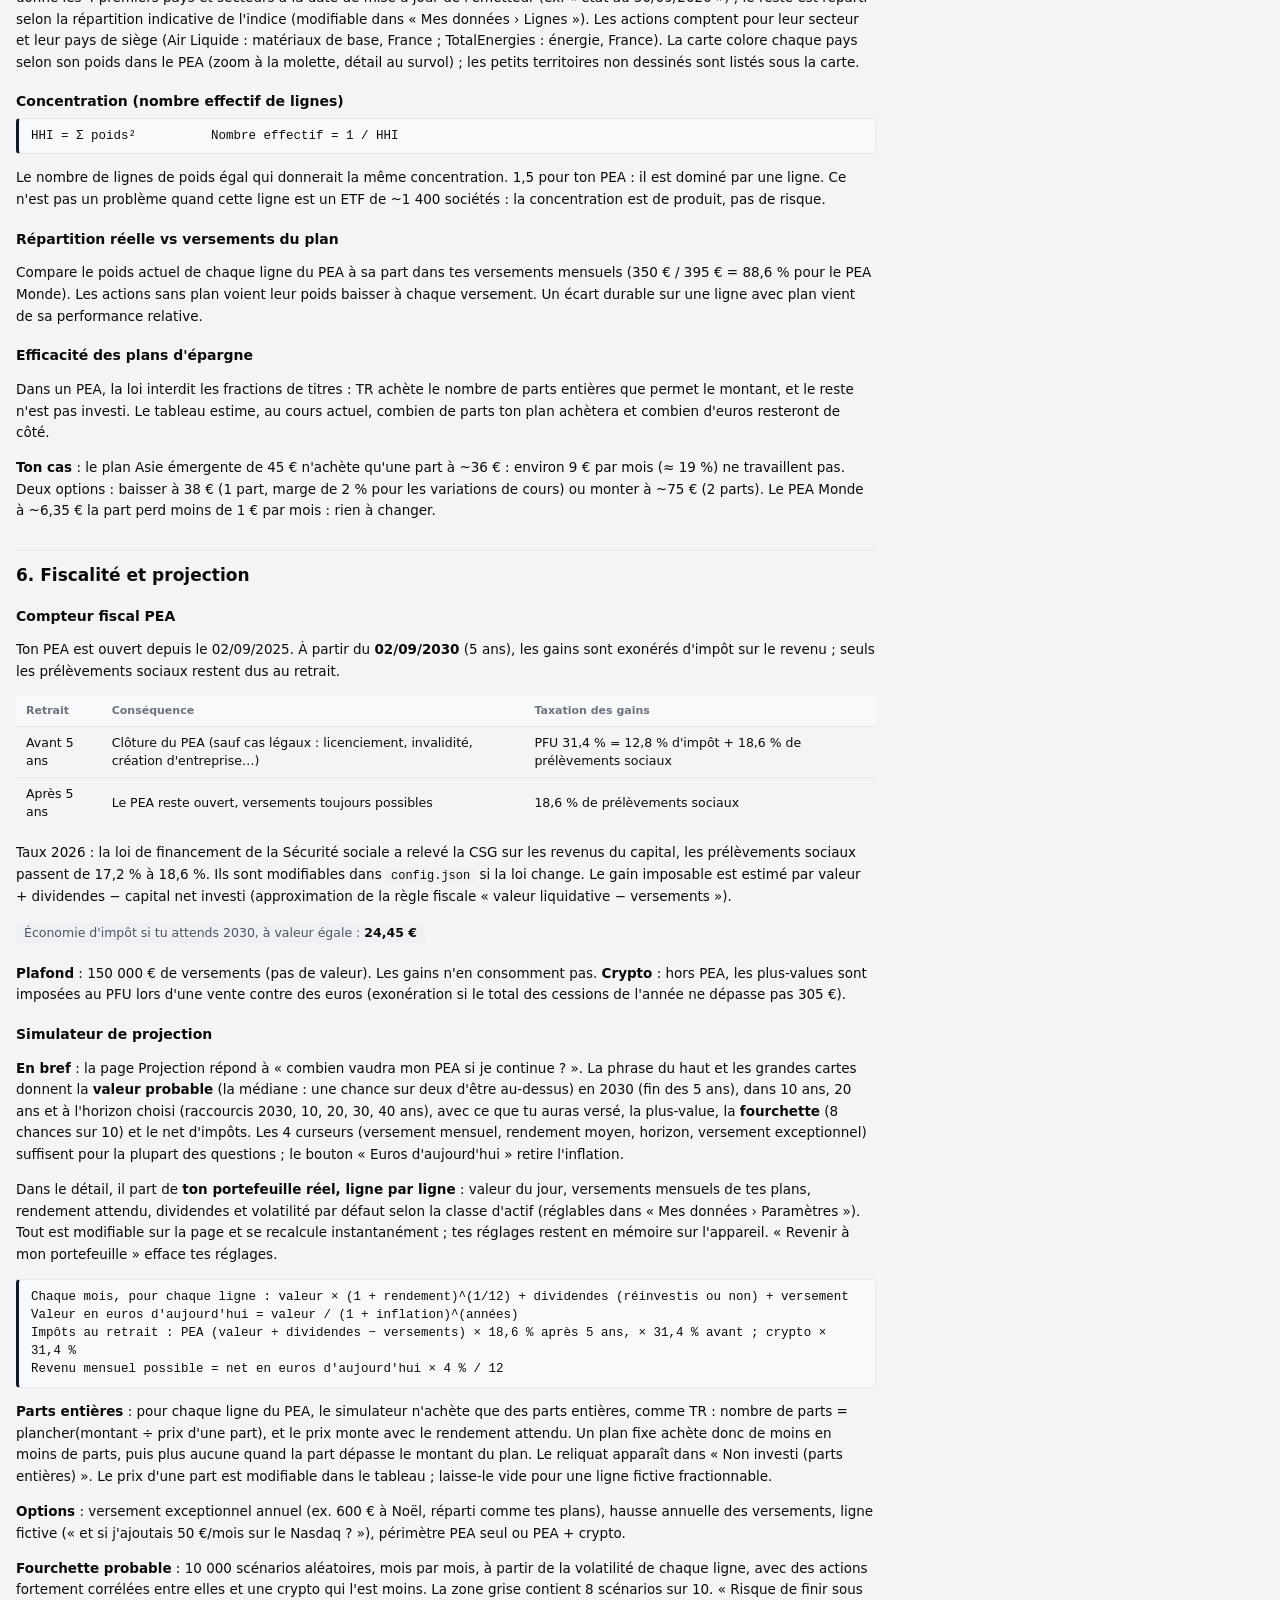
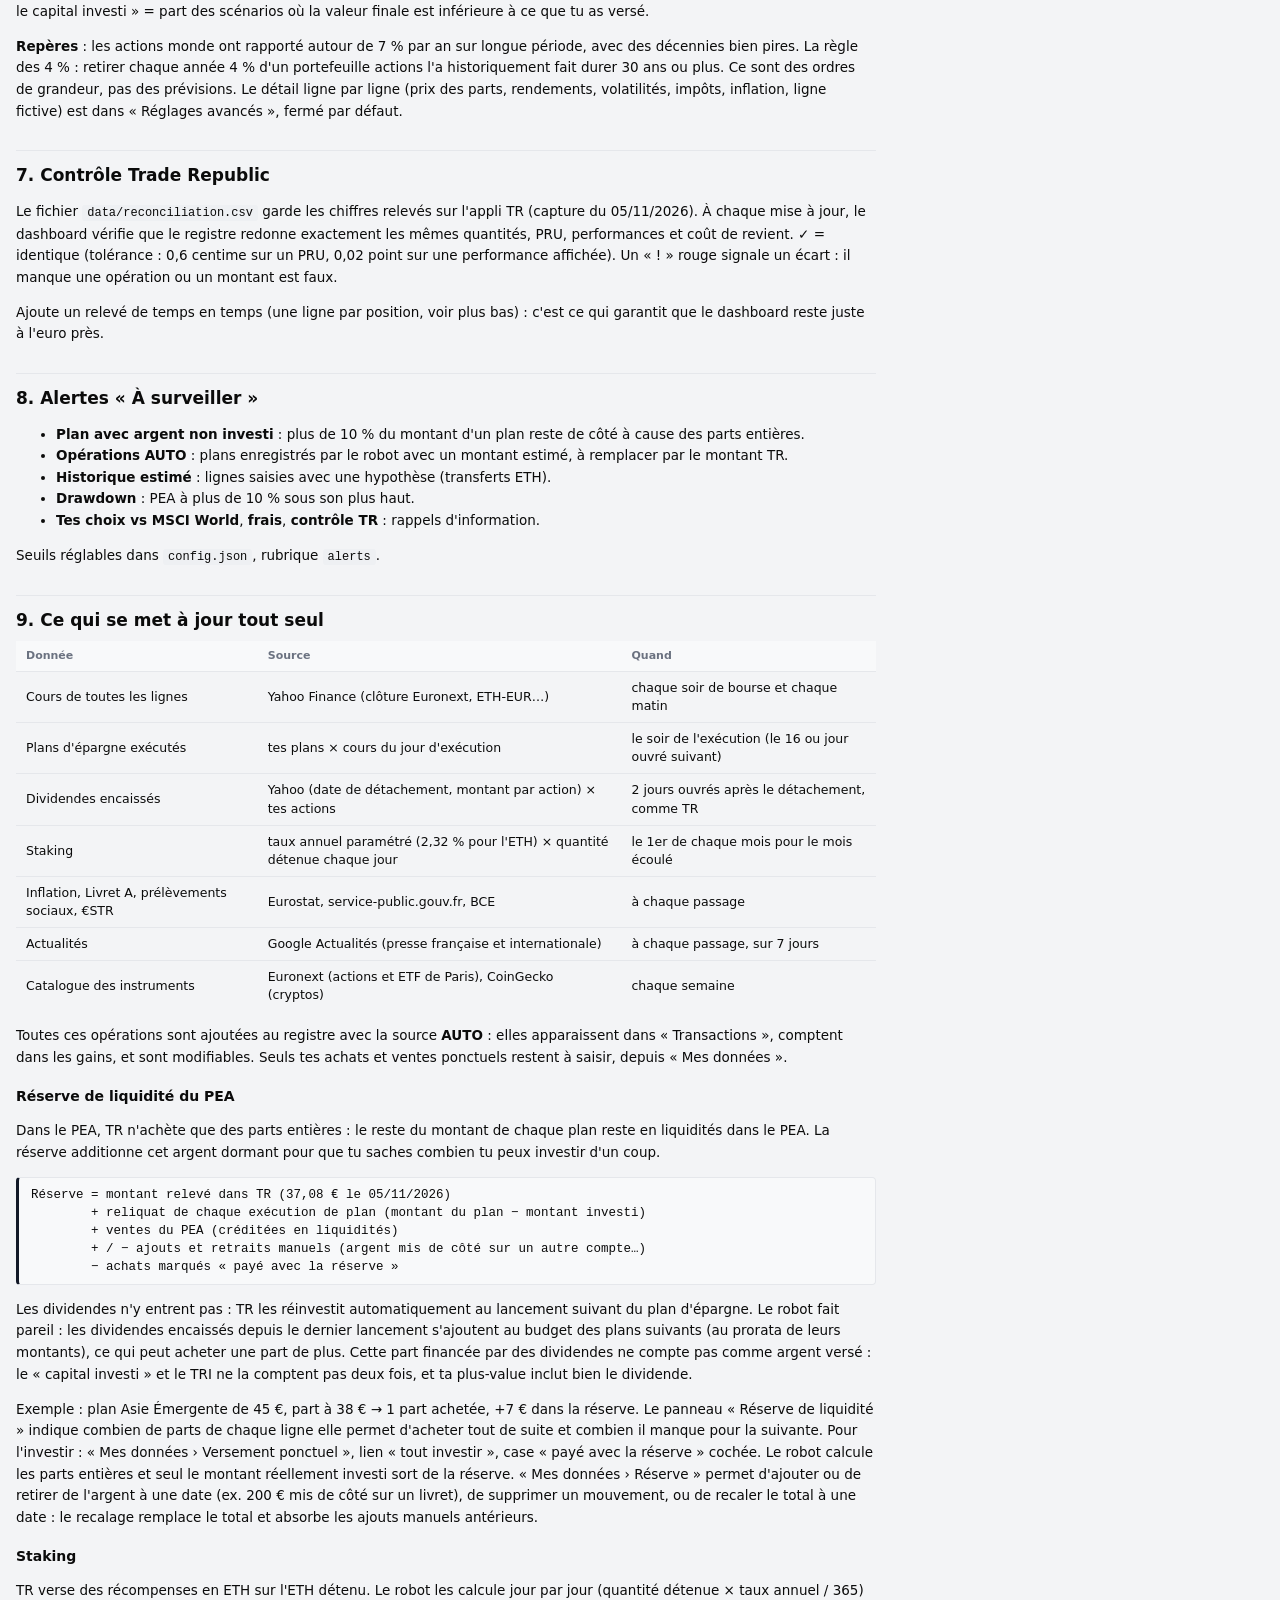
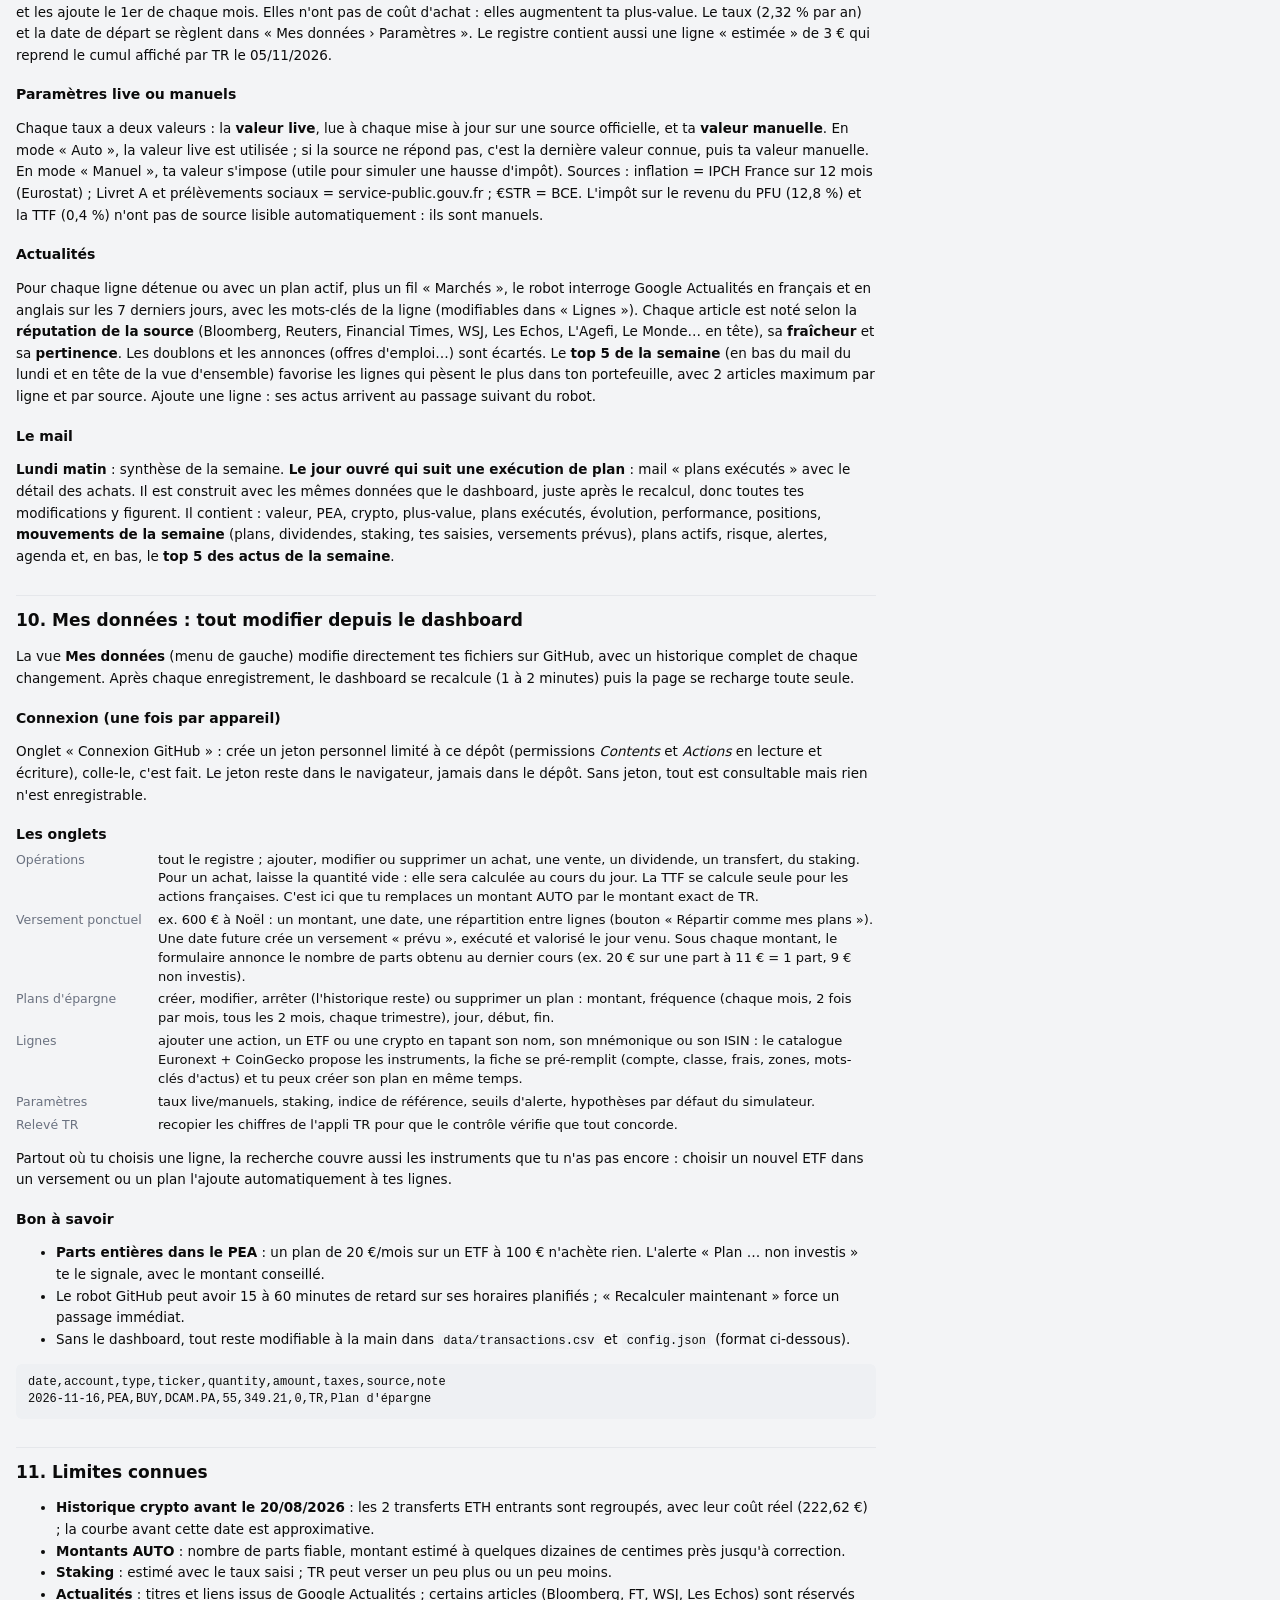
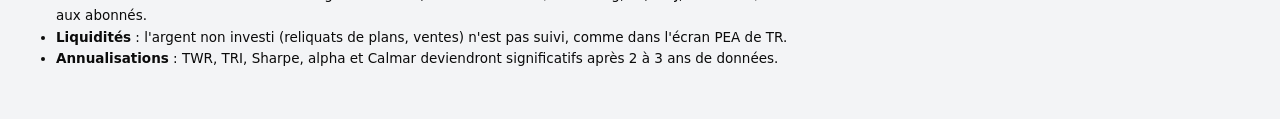
==== commit 56901b19: "Projection simplifiée (10 000 scénarios, horizons 30/40 ans) ; allocation selon le périmètre - Proje" ====
--- a/aide.html
+++ b/aide.html
@@ -226,15 +226,16 @@
   <p><b>Plafond</b> : 150 000 € de versements (pas de valeur). Les gains n'en consomment pas. <b>Crypto</b> : hors PEA, les plus-values sont imposées au PFU lors d'une vente contre des euros (exonération si le total des cessions de l'année ne dépasse pas 305 €).</p>
 
   <h3 id="projection">Simulateur de projection</h3>
-  <p>Il part de <b>ton portefeuille réel, ligne par ligne</b> : valeur du jour, versements mensuels de tes plans, rendement attendu, dividendes et volatilité par défaut selon la classe d'actif (réglables dans « Mes données › Paramètres »). Tout est modifiable sur la page et se recalcule instantanément ; tes réglages restent en mémoire sur l'appareil. « Revenir à mon portefeuille » efface tes réglages.</p>
+  <p><b>En bref</b> : la page Projection répond à « combien vaudra mon PEA si je continue ? ». La phrase du haut et les grandes cartes donnent la <b>valeur probable</b> (la médiane : une chance sur deux d'être au-dessus) en 2030 (fin des 5 ans), dans 10 ans, 20 ans et à l'horizon choisi (raccourcis 2030, 10, 20, 30, 40 ans), avec ce que tu auras versé, la plus-value, la <b>fourchette</b> (8 chances sur 10) et le net d'impôts. Les 4 curseurs (versement mensuel, rendement moyen, horizon, versement exceptionnel) suffisent pour la plupart des questions ; le bouton « Euros d'aujourd'hui » retire l'inflation.</p>
+  <p>Dans le détail, il part de <b>ton portefeuille réel, ligne par ligne</b> : valeur du jour, versements mensuels de tes plans, rendement attendu, dividendes et volatilité par défaut selon la classe d'actif (réglables dans « Mes données › Paramètres »). Tout est modifiable sur la page et se recalcule instantanément ; tes réglages restent en mémoire sur l'appareil. « Revenir à mon portefeuille » efface tes réglages.</p>
   <div class="formula">Chaque mois, pour chaque ligne : valeur × (1 + rendement)^(1/12) + dividendes (réinvestis ou non) + versement
 Valeur en euros d'aujourd'hui = valeur / (1 + inflation)^(années)
 Impôts au retrait : PEA (valeur + dividendes − versements) × 18,6 % après 5 ans, × 31,4 % avant ; crypto × 31,4 %
 Revenu mensuel possible = net en euros d'aujourd'hui × 4 % / 12</div>
   <p><b>Parts entières</b> : pour chaque ligne du PEA, le simulateur n'achète que des parts entières, comme TR : nombre de parts = plancher(montant ÷ prix d'une part), et le prix monte avec le rendement attendu. Un plan fixe achète donc de moins en moins de parts, puis plus aucune quand la part dépasse le montant du plan. Le reliquat apparaît dans « Non investi (parts entières) ». Le prix d'une part est modifiable dans le tableau ; laisse-le vide pour une ligne fictive fractionnable.</p>
   <p><b>Options</b> : versement exceptionnel annuel (ex. 600 € à Noël, réparti comme tes plans), hausse annuelle des versements, ligne fictive (« et si j'ajoutais 50 €/mois sur le Nasdaq ? »), périmètre PEA seul ou PEA + crypto.</p>
-  <p><b>Fourchette probable</b> : 500 scénarios aléatoires, mois par mois, à partir de la volatilité de chaque ligne, avec des actions fortement corrélées entre elles et une crypto qui l'est moins. La zone grise contient 8 scénarios sur 10. « Risque de finir sous le capital investi » = part des scénarios où la valeur finale est inférieure à ce que tu as versé.</p>
-  <p><b>Repères</b> : les actions monde ont rapporté autour de 7 % par an sur longue période, avec des décennies bien pires. La règle des 4 % : retirer chaque année 4 % d'un portefeuille actions l'a historiquement fait durer 30 ans ou plus. Ce sont des ordres de grandeur, pas des prévisions.</p>
+  <p><b>Fourchette probable</b> : 10 000 scénarios aléatoires, mois par mois, à partir de la volatilité de chaque ligne, avec des actions fortement corrélées entre elles et une crypto qui l'est moins. La zone grise contient 8 scénarios sur 10. « Risque de finir sous le capital investi » = part des scénarios où la valeur finale est inférieure à ce que tu as versé.</p>
+  <p><b>Repères</b> : les actions monde ont rapporté autour de 7 % par an sur longue période, avec des décennies bien pires. La règle des 4 % : retirer chaque année 4 % d'un portefeuille actions l'a historiquement fait durer 30 ans ou plus. Ce sont des ordres de grandeur, pas des prévisions. Le détail ligne par ligne (prix des parts, rendements, volatilités, impôts, inflation, ligne fictive) est dans « Réglages avancés », fermé par défaut.</p>
 
   <!-- ===================================================== CONTRÔLE -->
   <h2 id="reconciliation">7. Contrôle Trade Republic</h2>
--- a/assets/style.css
+++ b/assets/style.css
@@ -370,3 +370,31 @@
 .alloc-row { display: grid; grid-template-columns: minmax(0, 1fr) 140px 36px; gap: 8px; align-items: end; margin-bottom: 8px; }
 .field input[type="checkbox"], .check-row input[type="checkbox"], td input[type="checkbox"] { width: auto; min-width: 0; padding: 0; margin: 0; flex: none; }
 .check-row { justify-content: flex-start; }
+
+/* ---------------------------------------------------------------- projection simplifiée */
+.hsent { font-size: 15px; line-height: 1.5; max-width: 980px; }
+.hcards { display: grid; grid-template-columns: repeat(auto-fit, minmax(230px, 1fr)); gap: 12px; margin: 14px 0 10px; }
+.hcard { border: 1px solid var(--border); border-radius: var(--radius); padding: 12px 14px; background: var(--surface-2); }
+.hcard .hl { font-size: 12.5px; font-weight: 650; color: var(--text-2); }
+.hcard .hl span { font-weight: 500; color: var(--muted); }
+.hcard .hv { font-size: 30px; font-weight: 700; letter-spacing: -0.02em; margin: 4px 0 6px; }
+.hcard .hs { font-size: 12.5px; color: var(--text-2); margin-top: 3px; }
+.hcard .hs.muted { color: var(--muted); }
+.hfoot { font-size: 12.5px; color: var(--text-2); line-height: 1.6; }
+.sl { margin-bottom: 16px; }
+.sl-h { display: flex; justify-content: space-between; align-items: baseline; gap: 8px; }
+.sl-h label { font-size: 12.5px; font-weight: 650; }
+.sl-h b { font-size: 14px; font-variant-numeric: tabular-nums; }
+.sl input[type="range"] { width: 100%; margin: 8px 0 4px; accent-color: var(--ink); height: 22px; }
+.sl small { display: block; color: var(--muted); font-size: 11.5px; }
+details.adv > summary { cursor: pointer; padding: 12px 14px; font-weight: 650; font-size: 13px; list-style: none; display: flex; align-items: center; gap: 8px; }
+details.adv > summary::-webkit-details-marker { display: none; }
+details.adv > summary::before { content: '▸'; color: var(--muted); transition: transform .15s; }
+details.adv[open] > summary::before { transform: rotate(90deg); }
+details.adv[open] > summary { border-bottom: 1px solid var(--border); }
+.tax2 { display: grid; grid-template-columns: 1fr 1fr; gap: 12px; }
+.tax2 > div { border: 1px solid var(--border); border-radius: var(--radius); padding: 10px 12px; background: var(--surface-2); }
+.tax2 .lbl { font-size: 12px; color: var(--muted); }
+.tax2 .big { font-size: 24px; font-weight: 700; margin: 2px 0; }
+.tax2 small { color: var(--text-2); font-size: 11.5px; }
+@media (max-width: 600px) { .tax2 { grid-template-columns: 1fr; } .hcard .hv { font-size: 26px; } }
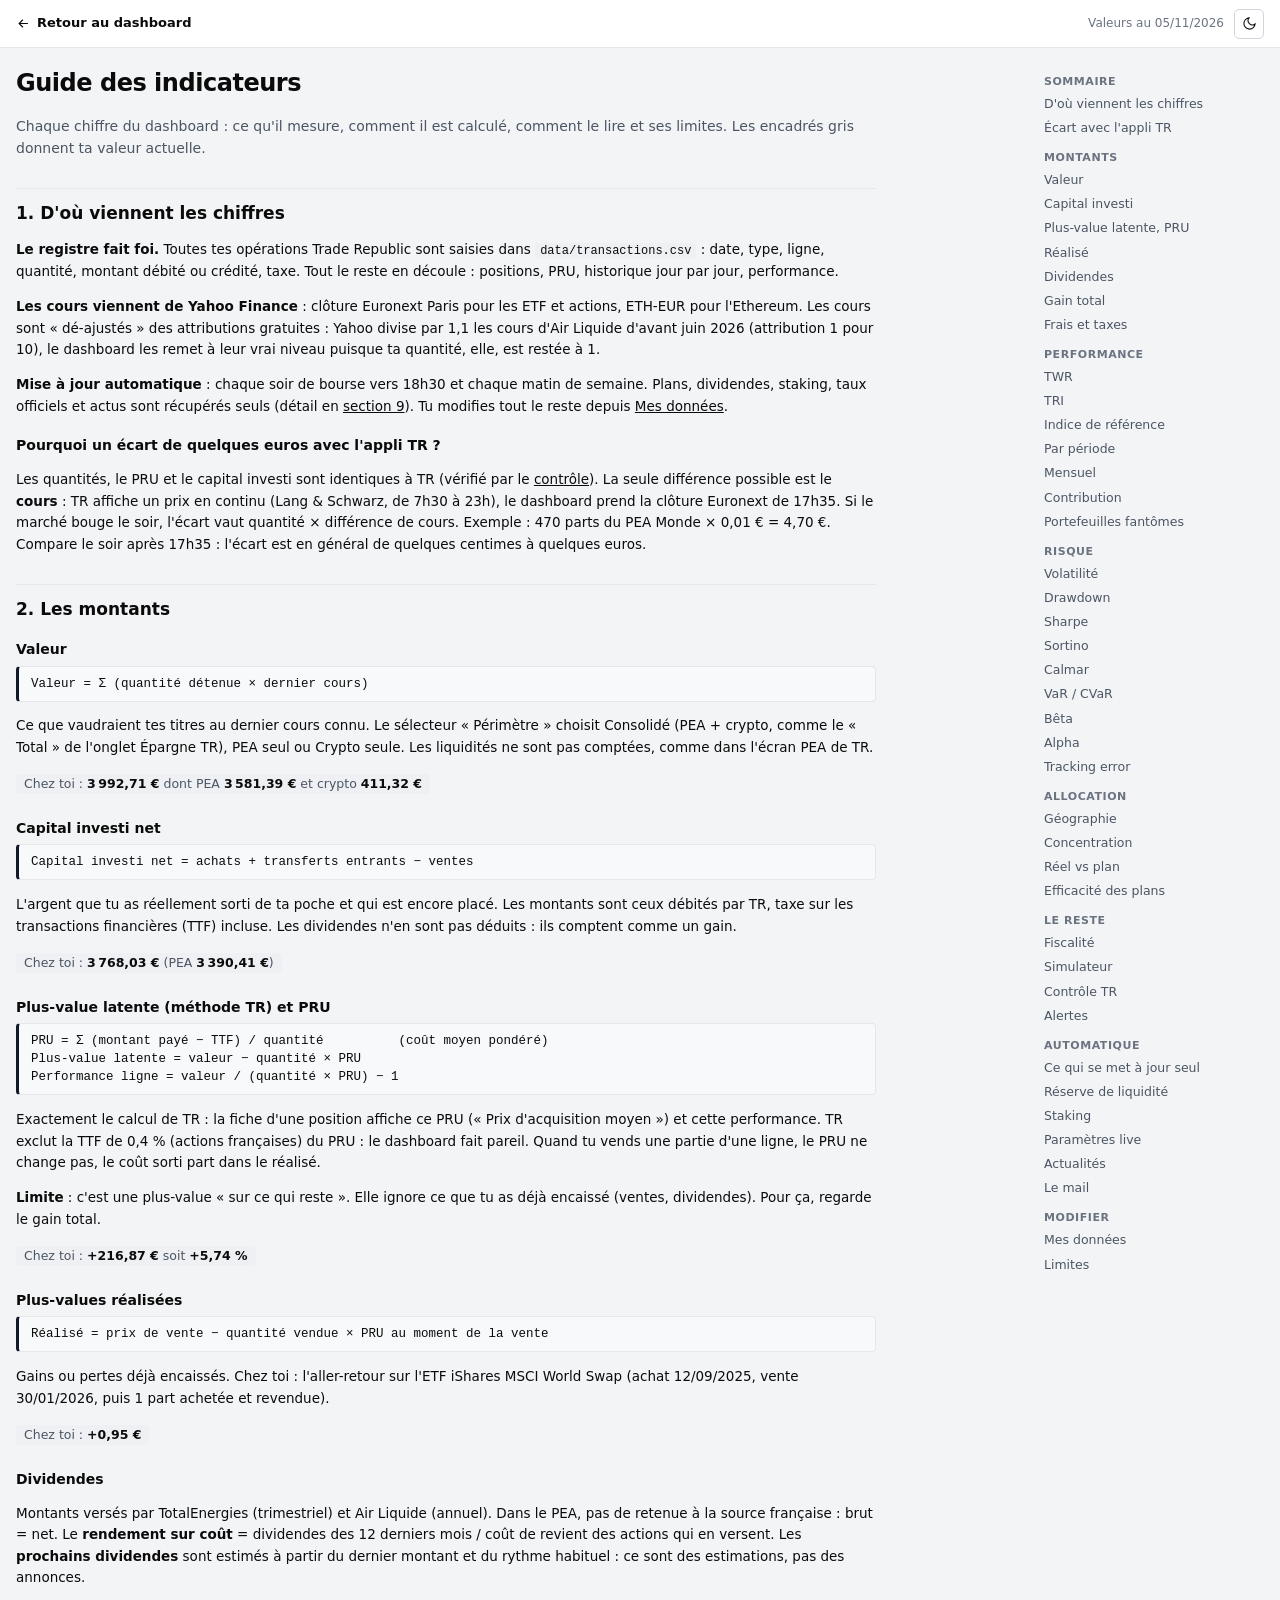
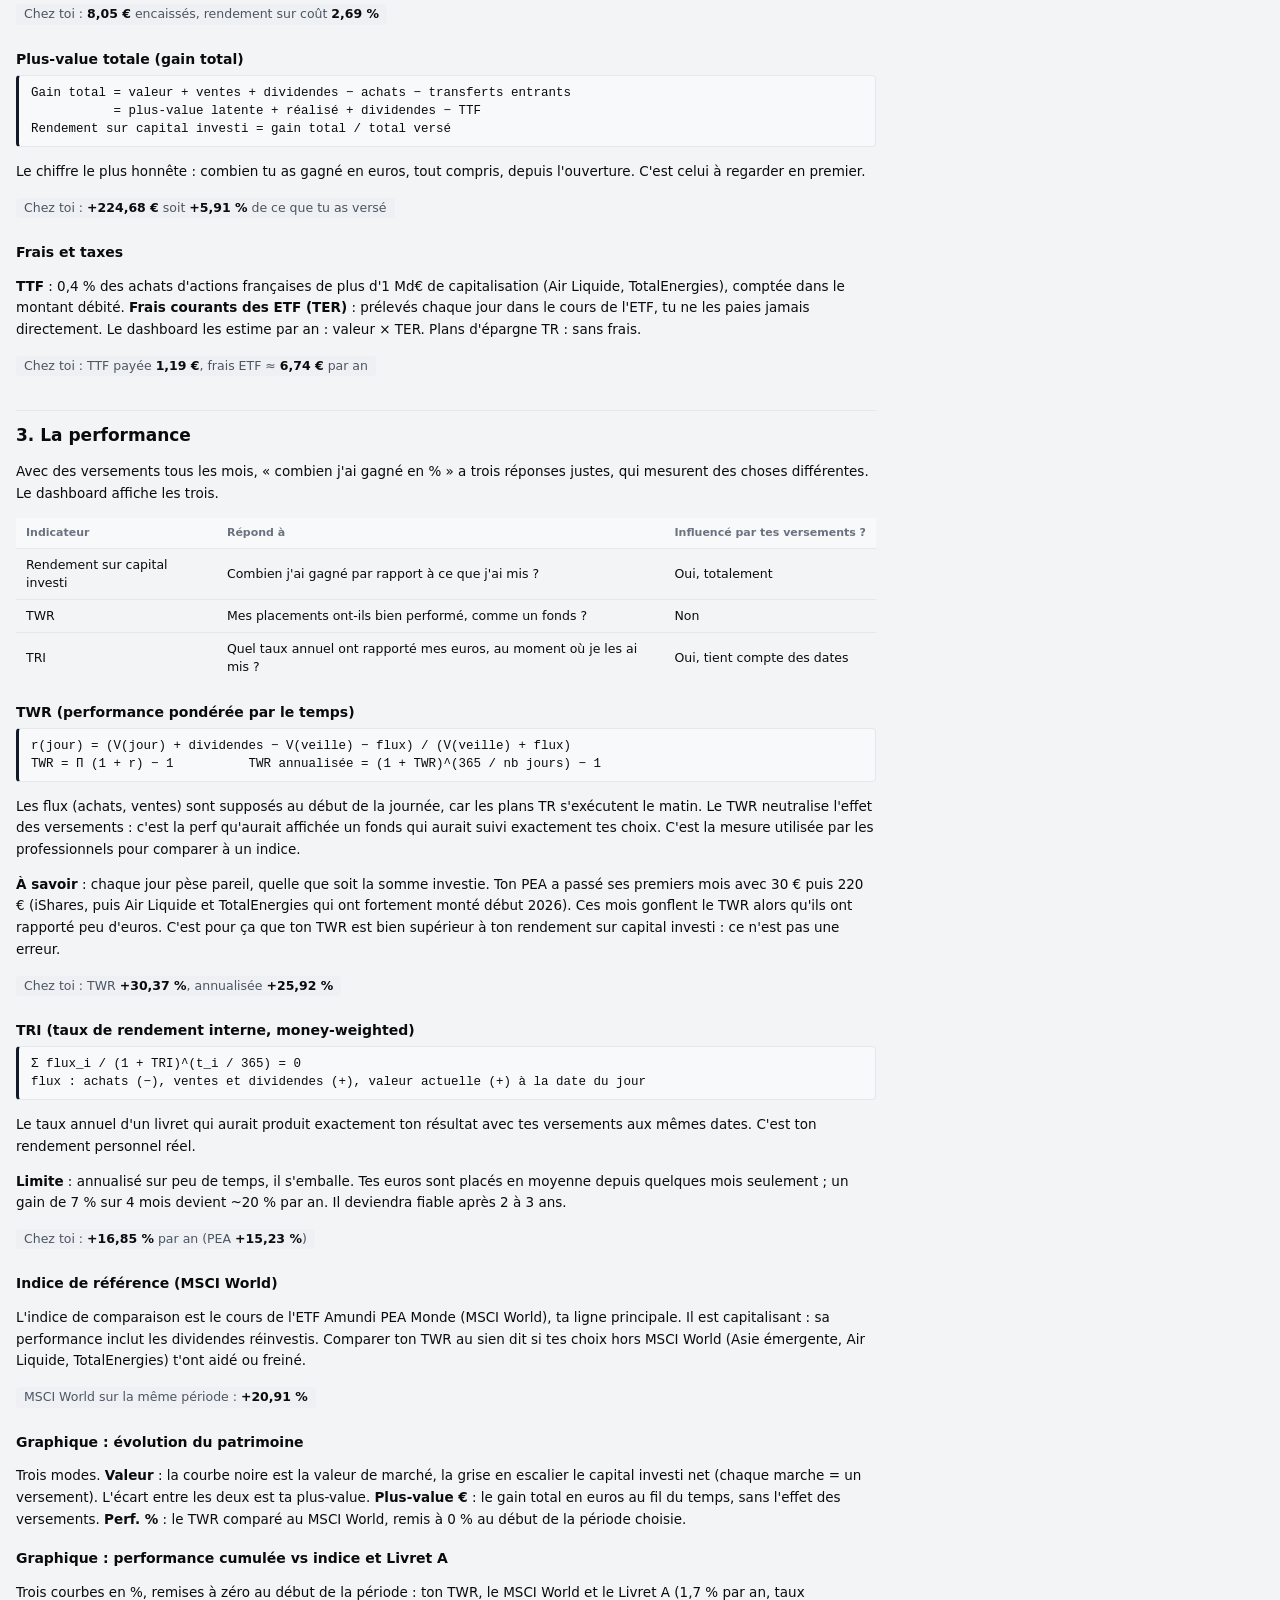
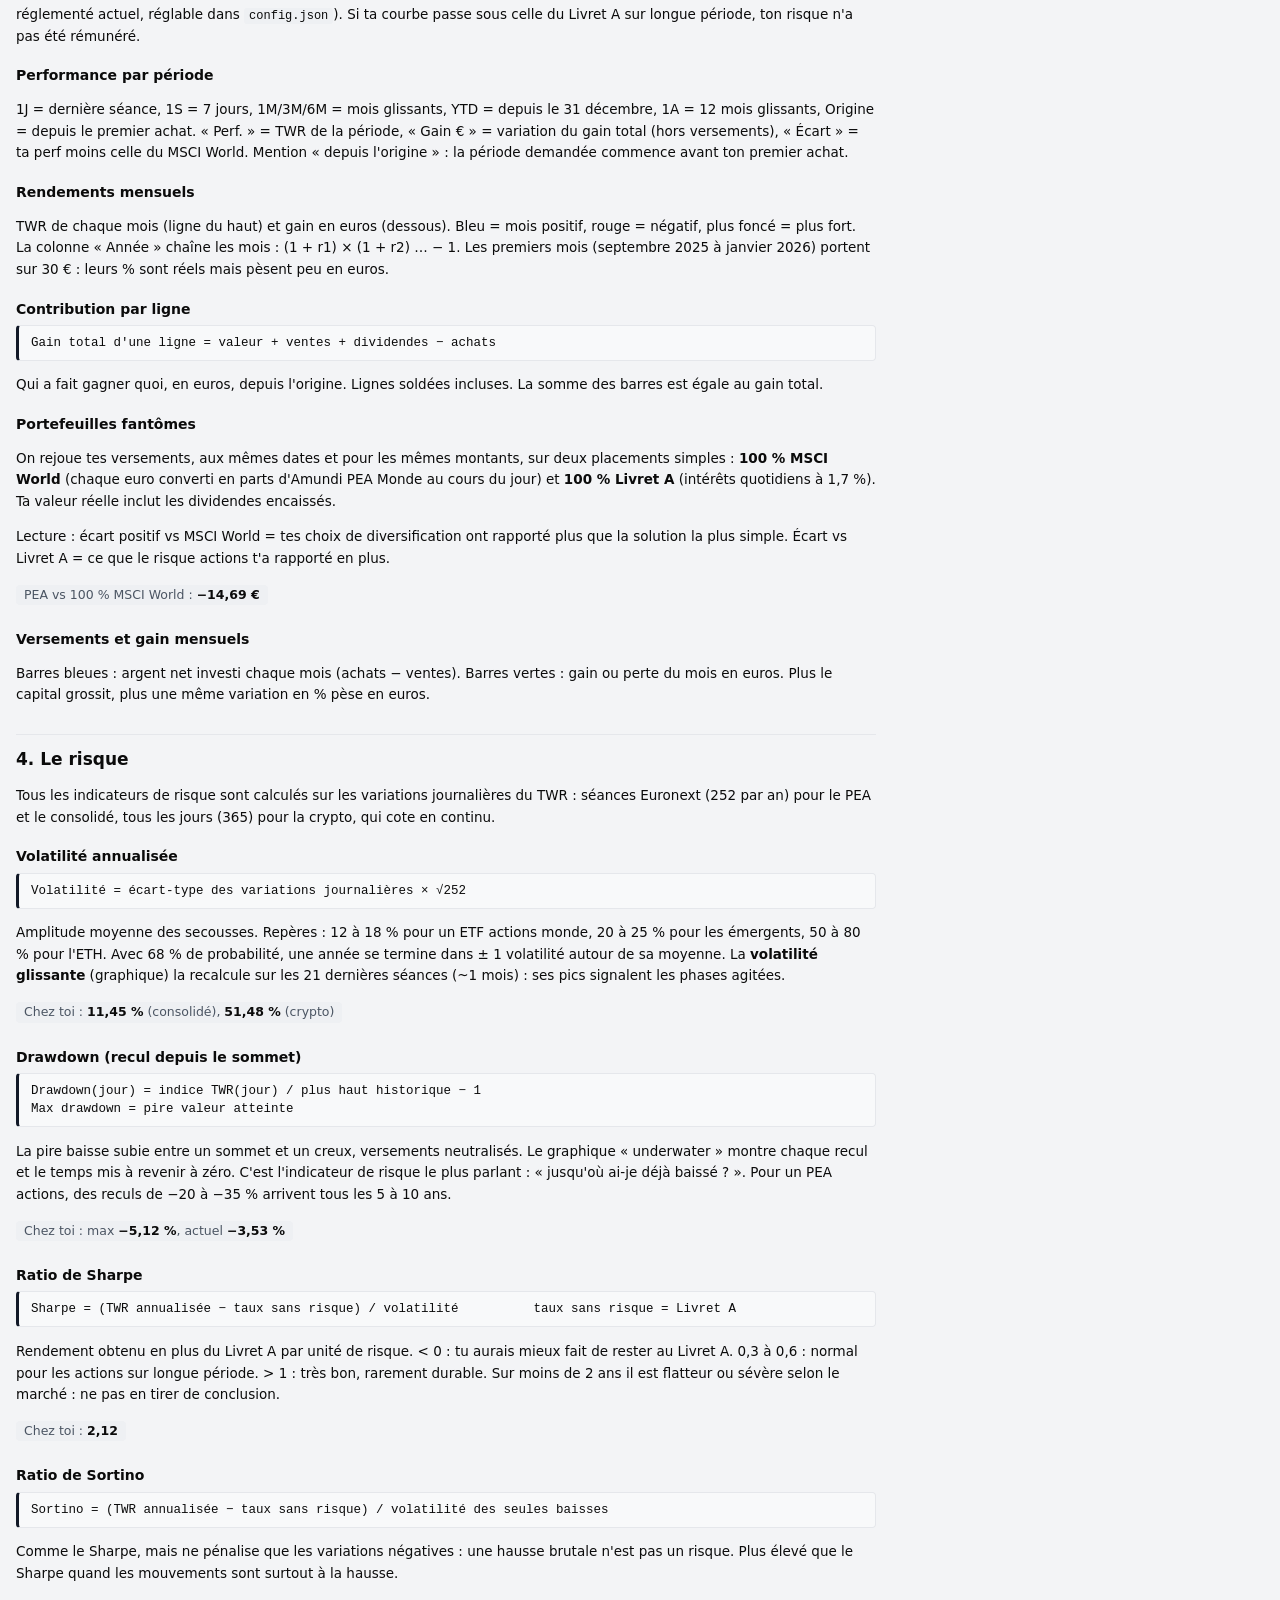
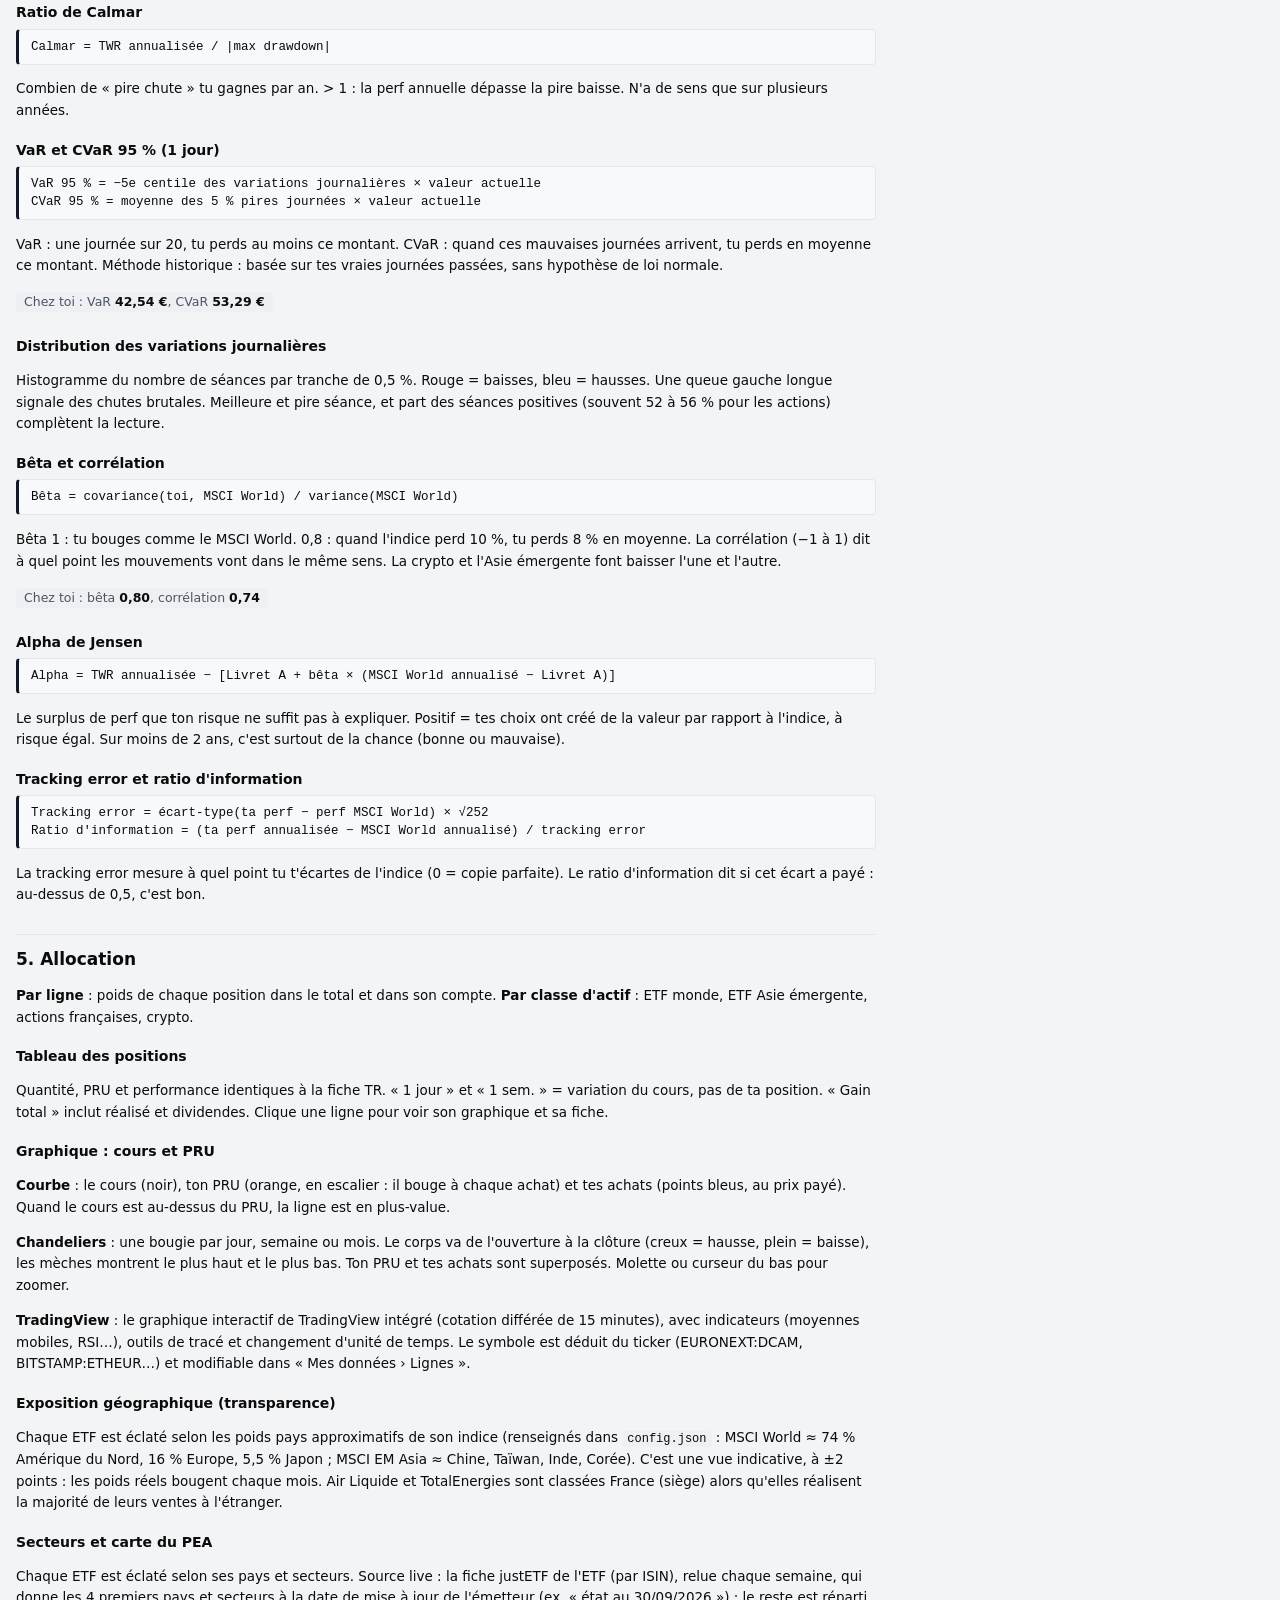
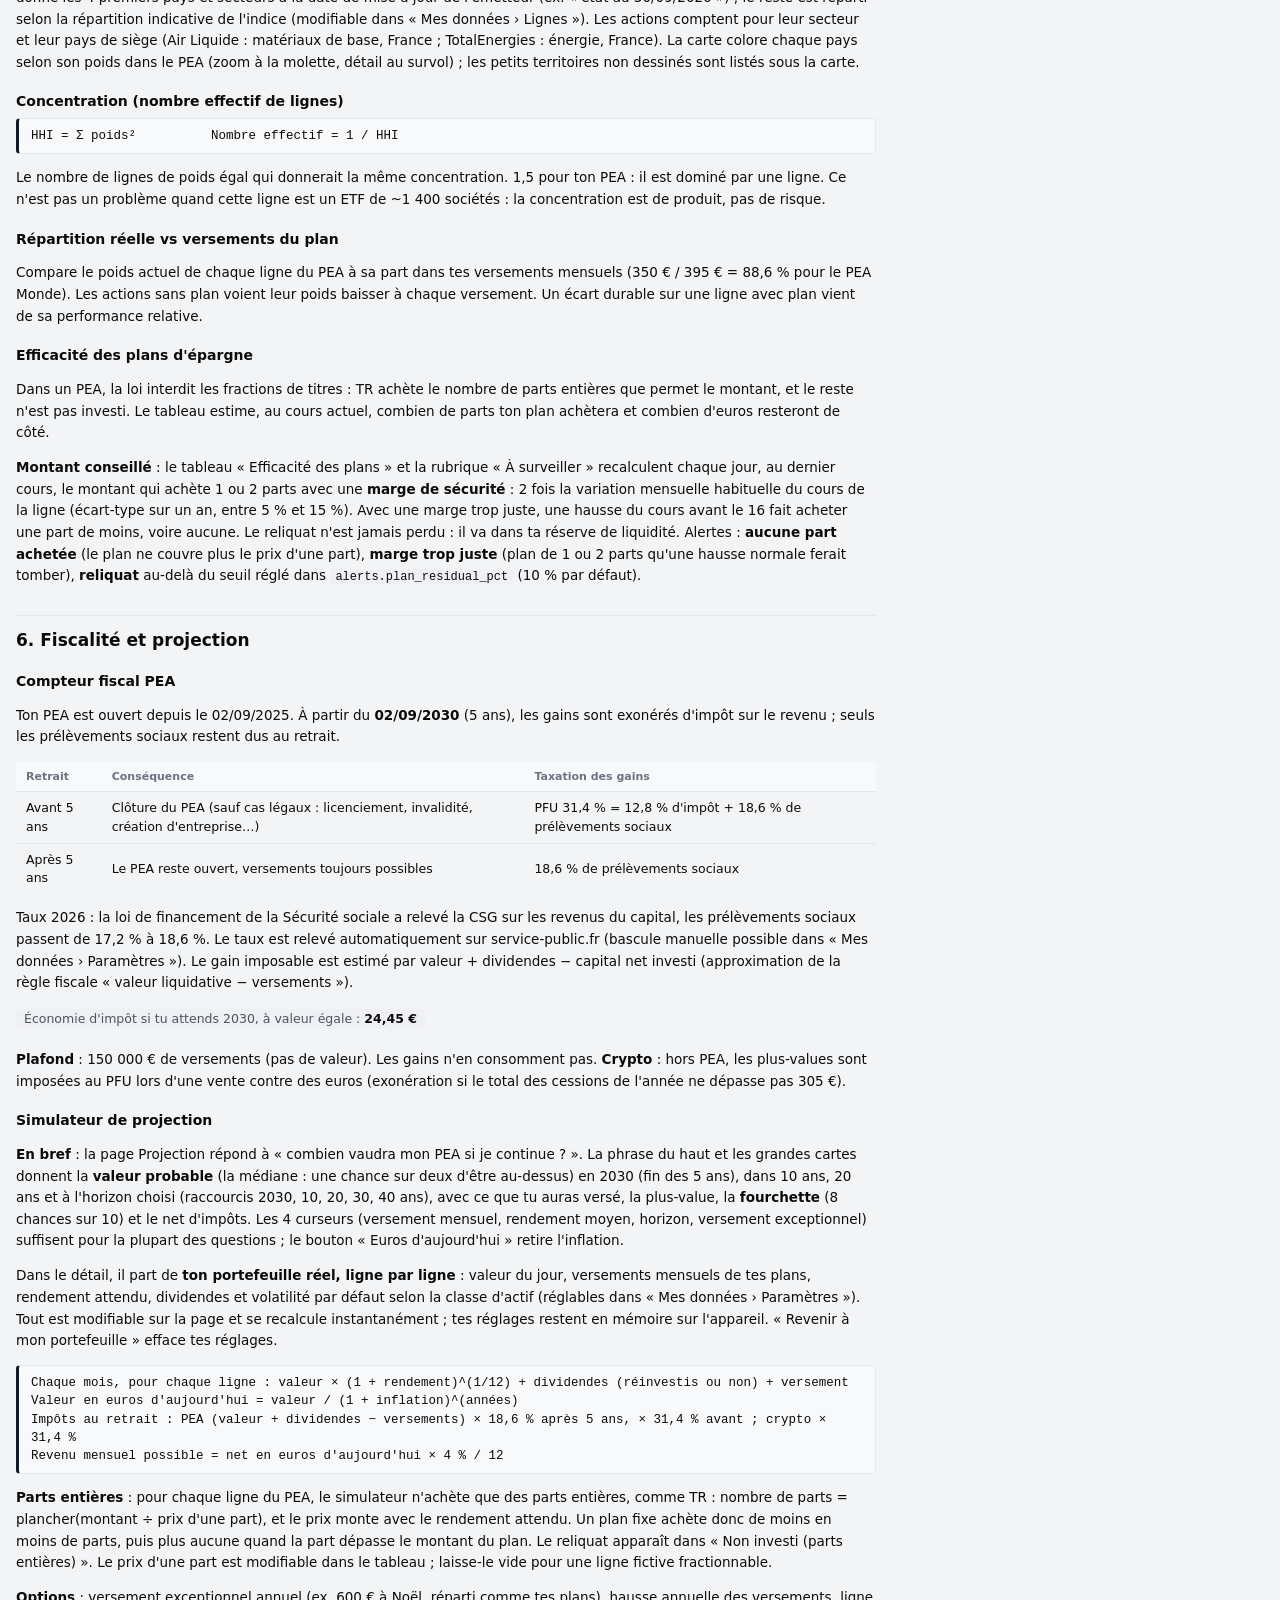
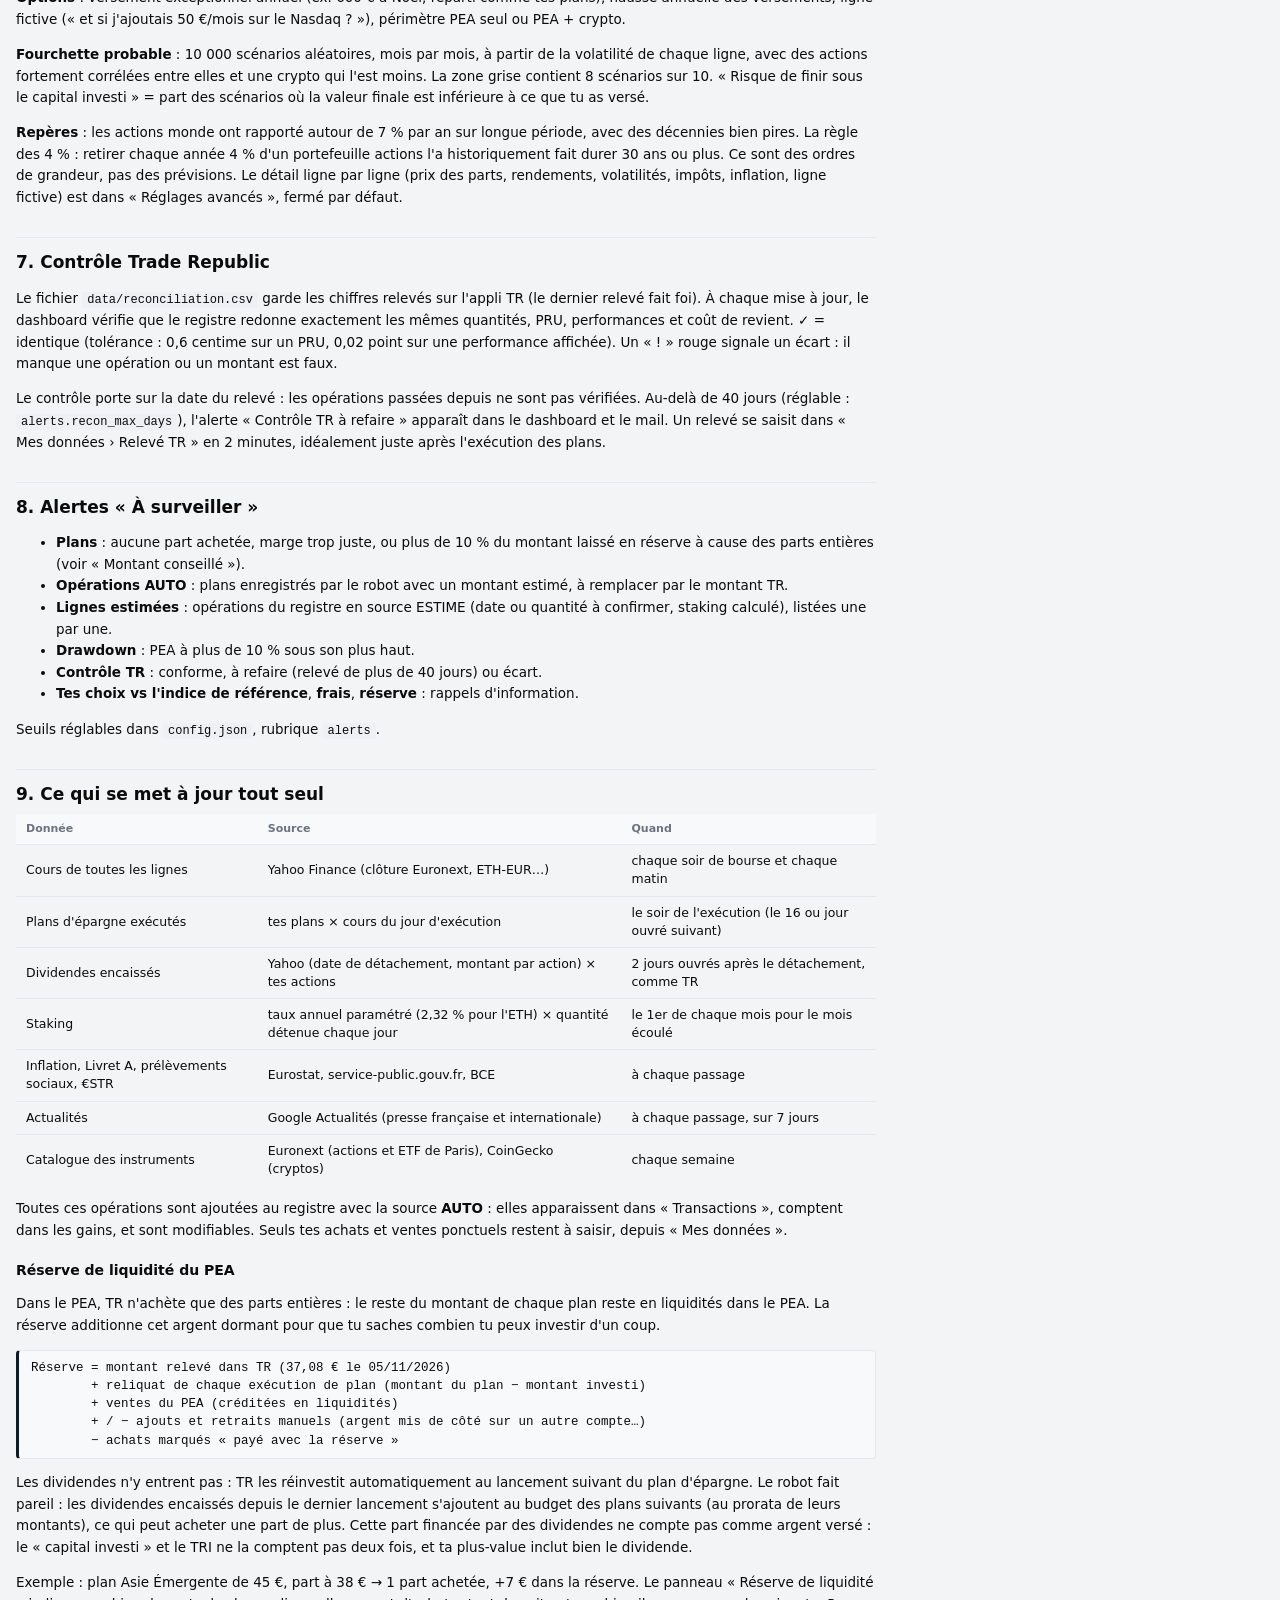
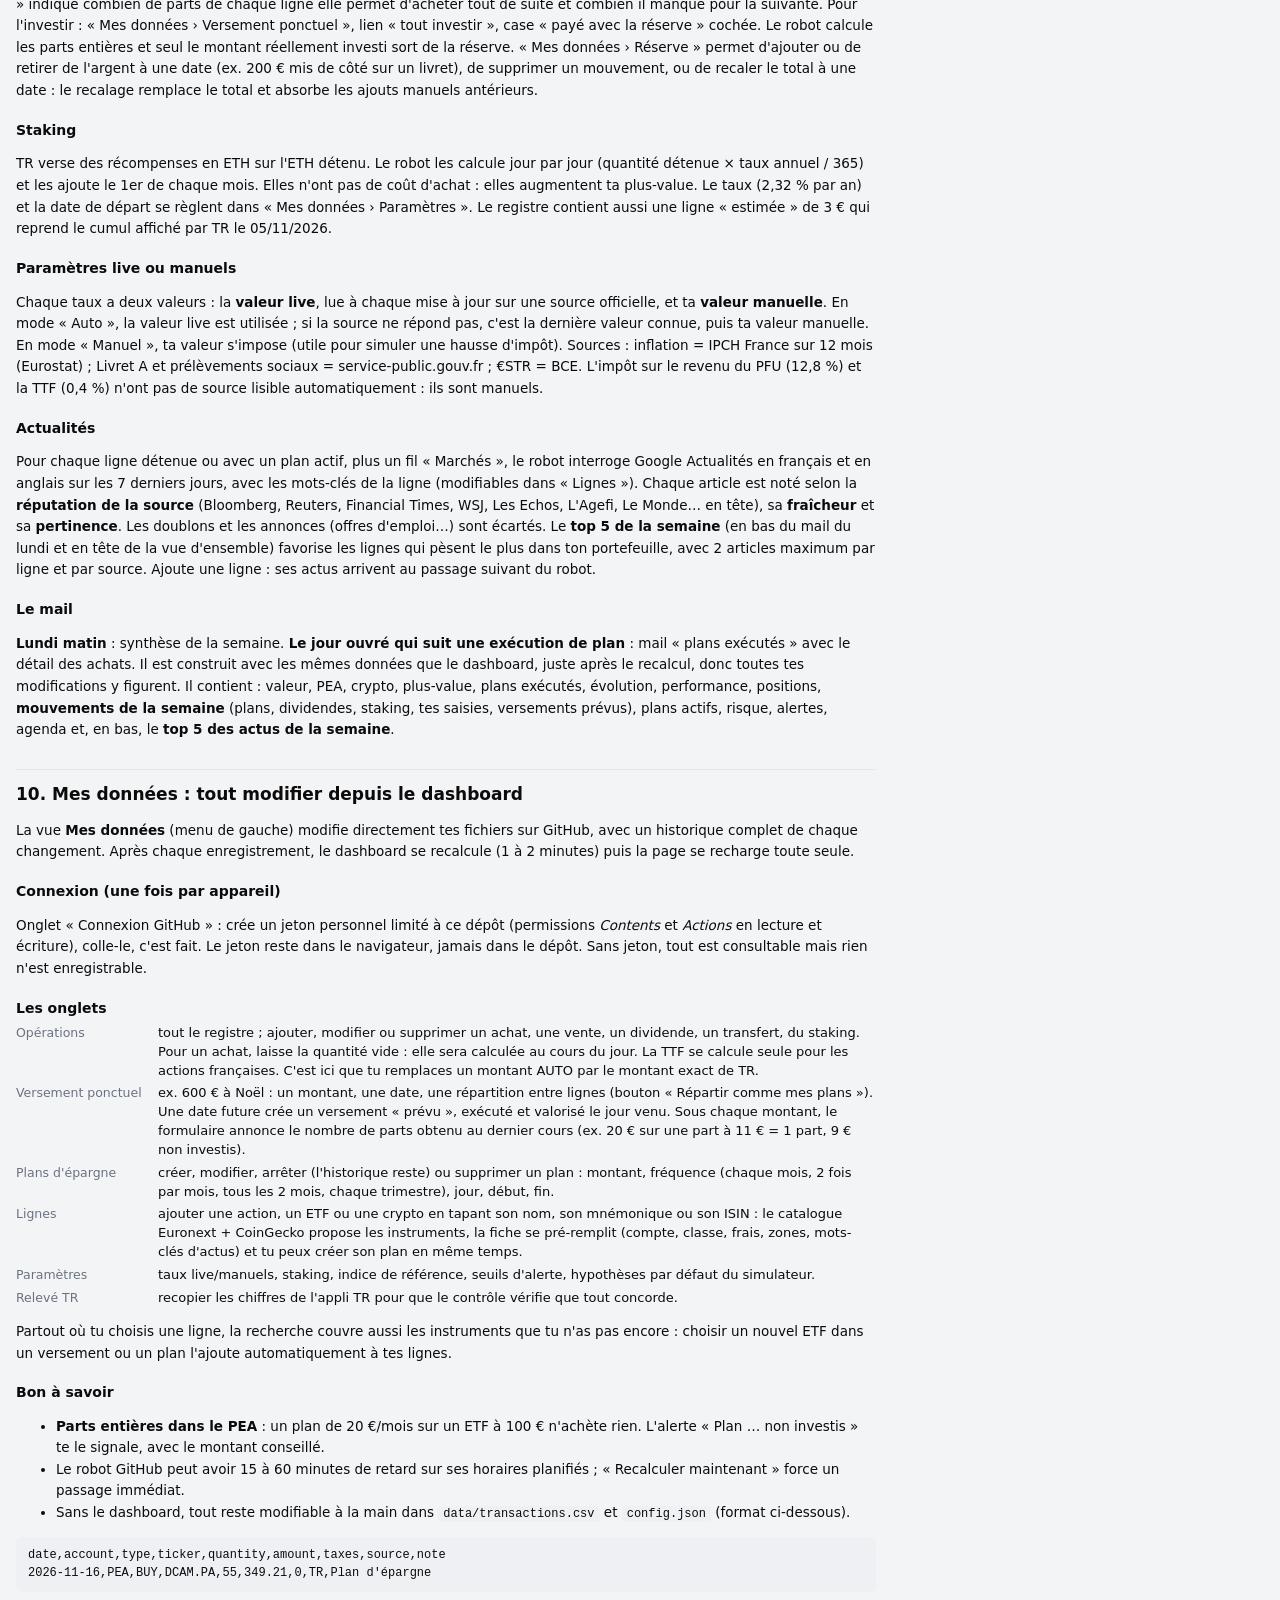
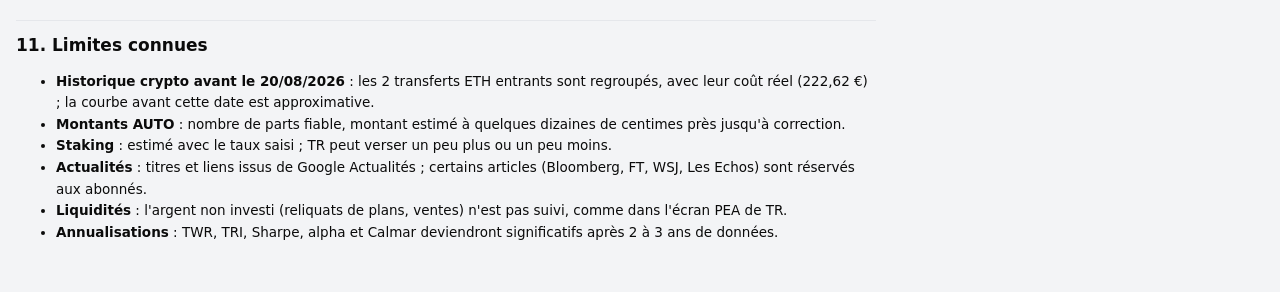
==== commit c0fdcccc: "Alertes 100 % calculées : marge des plans selon la volatilité, contrôle TR qui expire - Plans : marg" ====
--- a/aide.html
+++ b/aide.html
@@ -211,7 +211,7 @@
 
   <h3 id="plans">Efficacité des plans d'épargne</h3>
   <p>Dans un PEA, la loi interdit les fractions de titres : TR achète le nombre de parts entières que permet le montant, et le reste n'est pas investi. Le tableau estime, au cours actuel, combien de parts ton plan achètera et combien d'euros resteront de côté.</p>
-  <p><b>Ton cas</b> : le plan Asie émergente de 45 € n'achète qu'une part à ~36 € : environ 9 € par mois (≈ 19 %) ne travaillent pas. Deux options : baisser à 38 € (1 part, marge de 2 % pour les variations de cours) ou monter à ~75 € (2 parts). Le PEA Monde à ~6,35 € la part perd moins de 1 € par mois : rien à changer.</p>
+  <p><b>Montant conseillé</b> : le tableau « Efficacité des plans » et la rubrique « À surveiller » recalculent chaque jour, au dernier cours, le montant qui achète 1 ou 2 parts avec une <b>marge de sécurité</b> : 2 fois la variation mensuelle habituelle du cours de la ligne (écart-type sur un an, entre 5 % et 15 %). Avec une marge trop juste, une hausse du cours avant le 16 fait acheter une part de moins, voire aucune. Le reliquat n'est jamais perdu : il va dans ta réserve de liquidité. Alertes : <b>aucune part achetée</b> (le plan ne couvre plus le prix d'une part), <b>marge trop juste</b> (plan de 1 ou 2 parts qu'une hausse normale ferait tomber), <b>reliquat</b> au-delà du seuil réglé dans <code>alerts.plan_residual_pct</code> (10 % par défaut).</p>
 
   <!-- ===================================================== FISCALITÉ -->
   <h2 id="fiscalite">6. Fiscalité et projection</h2>
@@ -221,7 +221,7 @@
     <tr><td>Avant 5 ans</td><td>Clôture du PEA (sauf cas légaux : licenciement, invalidité, création d'entreprise…)</td><td>PFU 31,4 % = 12,8 % d'impôt + 18,6 % de prélèvements sociaux</td></tr>
     <tr><td>Après 5 ans</td><td>Le PEA reste ouvert, versements toujours possibles</td><td>18,6 % de prélèvements sociaux</td></tr>
   </tbody></table>
-  <p>Taux 2026 : la loi de financement de la Sécurité sociale a relevé la CSG sur les revenus du capital, les prélèvements sociaux passent de 17,2 % à 18,6 %. Ils sont modifiables dans <code>config.json</code> si la loi change. Le gain imposable est estimé par valeur + dividendes − capital net investi (approximation de la règle fiscale « valeur liquidative − versements »).</p>
+  <p>Taux 2026 : la loi de financement de la Sécurité sociale a relevé la CSG sur les revenus du capital, les prélèvements sociaux passent de 17,2 % à 18,6 %. Le taux est relevé automatiquement sur service-public.fr (bascule manuelle possible dans « Mes données › Paramètres »). Le gain imposable est estimé par valeur + dividendes − capital net investi (approximation de la règle fiscale « valeur liquidative − versements »).</p>
   <span class="you">Économie d'impôt si tu attends 2030, à valeur égale : <b data-v="fiscal.saving" data-f="eur"></b></span>
   <p><b>Plafond</b> : 150 000 € de versements (pas de valeur). Les gains n'en consomment pas. <b>Crypto</b> : hors PEA, les plus-values sont imposées au PFU lors d'une vente contre des euros (exonération si le total des cessions de l'année ne dépasse pas 305 €).</p>
 
@@ -239,16 +239,17 @@
 
   <!-- ===================================================== CONTRÔLE -->
   <h2 id="reconciliation">7. Contrôle Trade Republic</h2>
-  <p>Le fichier <code>data/reconciliation.csv</code> garde les chiffres relevés sur l'appli TR (capture du 05/11/2026). À chaque mise à jour, le dashboard vérifie que le registre redonne exactement les mêmes quantités, PRU, performances et coût de revient. ✓ = identique (tolérance : 0,6 centime sur un PRU, 0,02 point sur une performance affichée). Un « ! » rouge signale un écart : il manque une opération ou un montant est faux.</p>
-  <p>Ajoute un relevé de temps en temps (une ligne par position, voir plus bas) : c'est ce qui garantit que le dashboard reste juste à l'euro près.</p>
+  <p>Le fichier <code>data/reconciliation.csv</code> garde les chiffres relevés sur l'appli TR (le dernier relevé fait foi). À chaque mise à jour, le dashboard vérifie que le registre redonne exactement les mêmes quantités, PRU, performances et coût de revient. ✓ = identique (tolérance : 0,6 centime sur un PRU, 0,02 point sur une performance affichée). Un « ! » rouge signale un écart : il manque une opération ou un montant est faux.</p>
+  <p>Le contrôle porte sur la date du relevé : les opérations passées depuis ne sont pas vérifiées. Au-delà de 40 jours (réglable : <code>alerts.recon_max_days</code>), l'alerte « Contrôle TR à refaire » apparaît dans le dashboard et le mail. Un relevé se saisit dans « Mes données › Relevé TR » en 2 minutes, idéalement juste après l'exécution des plans.</p>
 
   <h2 id="alertes">8. Alertes « À surveiller »</h2>
   <ul>
-    <li><b>Plan avec argent non investi</b> : plus de 10 % du montant d'un plan reste de côté à cause des parts entières.</li>
+    <li><b>Plans</b> : aucune part achetée, marge trop juste, ou plus de 10 % du montant laissé en réserve à cause des parts entières (voir « Montant conseillé »).</li>
     <li><b>Opérations AUTO</b> : plans enregistrés par le robot avec un montant estimé, à remplacer par le montant TR.</li>
-    <li><b>Historique estimé</b> : lignes saisies avec une hypothèse (transferts ETH).</li>
+    <li><b>Lignes estimées</b> : opérations du registre en source ESTIME (date ou quantité à confirmer, staking calculé), listées une par une.</li>
     <li><b>Drawdown</b> : PEA à plus de 10 % sous son plus haut.</li>
-    <li><b>Tes choix vs MSCI World</b>, <b>frais</b>, <b>contrôle TR</b> : rappels d'information.</li>
+    <li><b>Contrôle TR</b> : conforme, à refaire (relevé de plus de 40 jours) ou écart.</li>
+    <li><b>Tes choix vs l'indice de référence</b>, <b>frais</b>, <b>réserve</b> : rappels d'information.</li>
   </ul>
   <p>Seuils réglables dans <code>config.json</code>, rubrique <code>alerts</code>.</p>
 
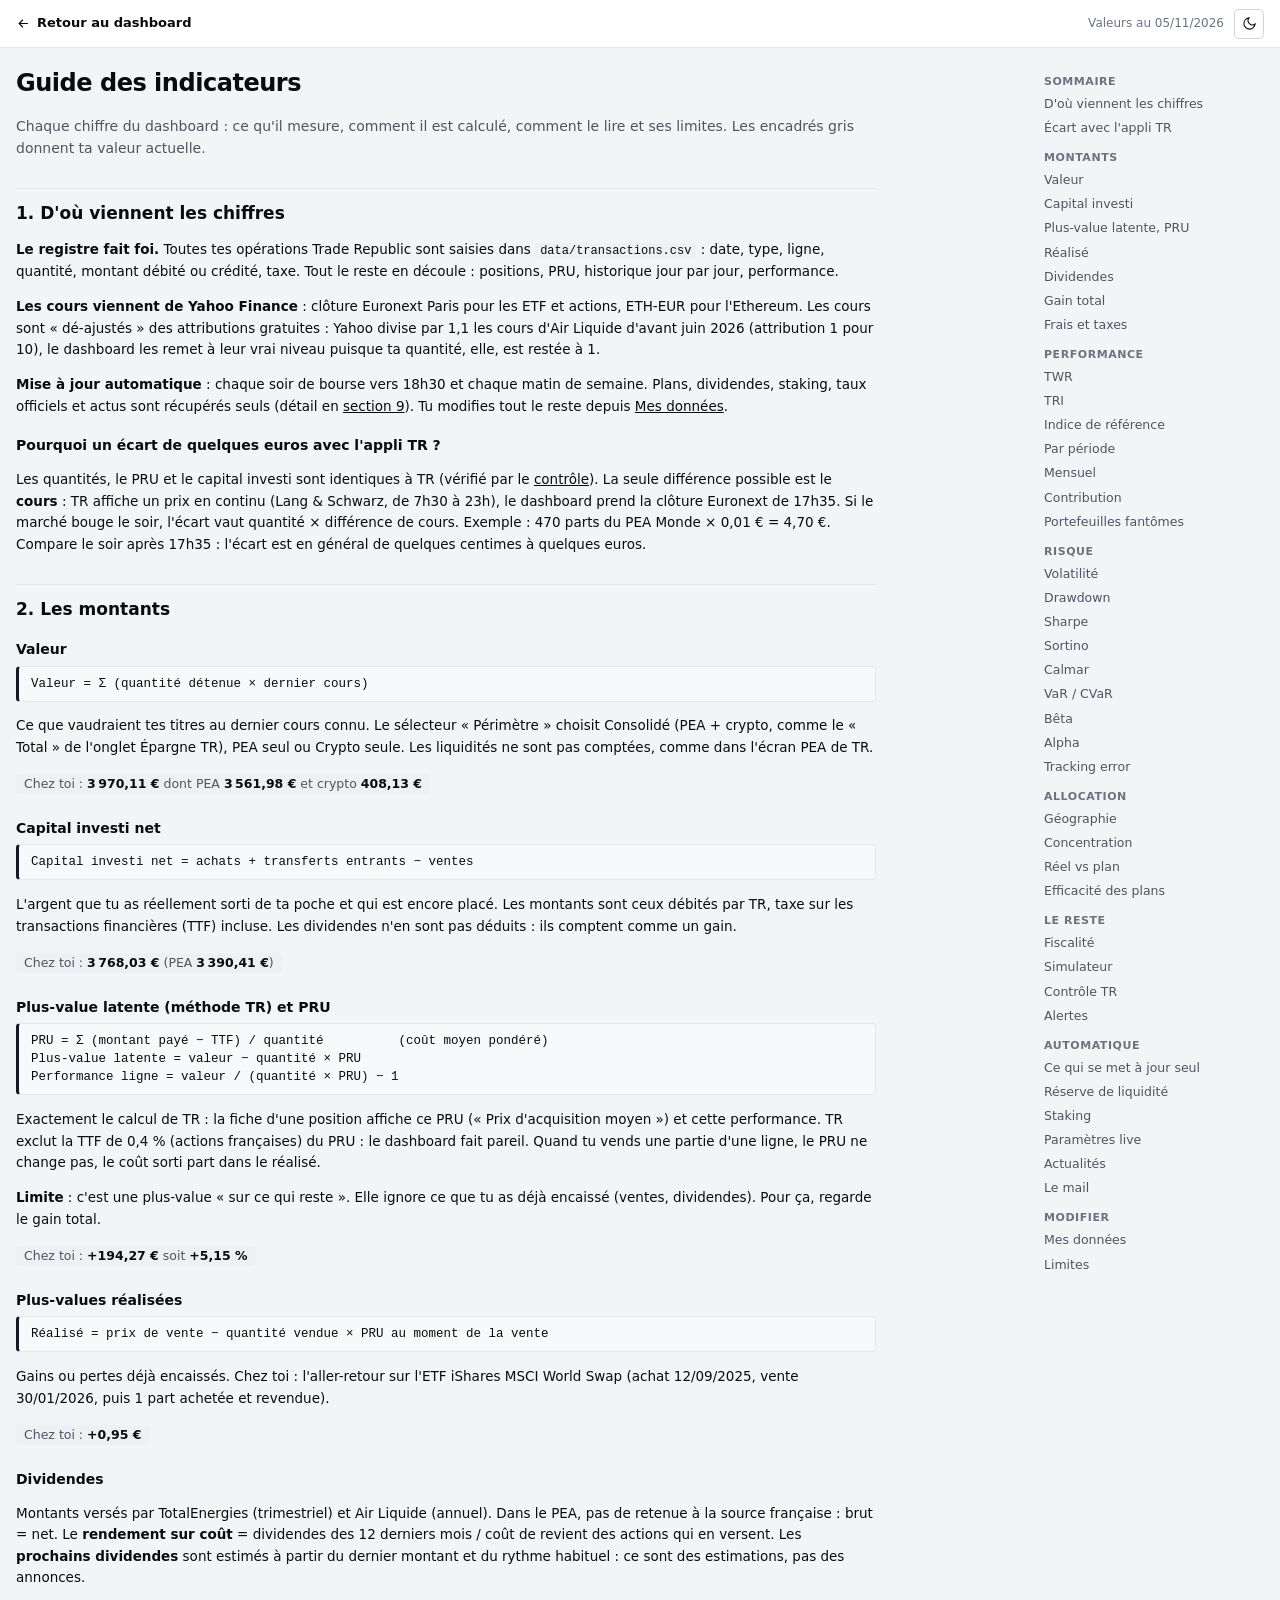
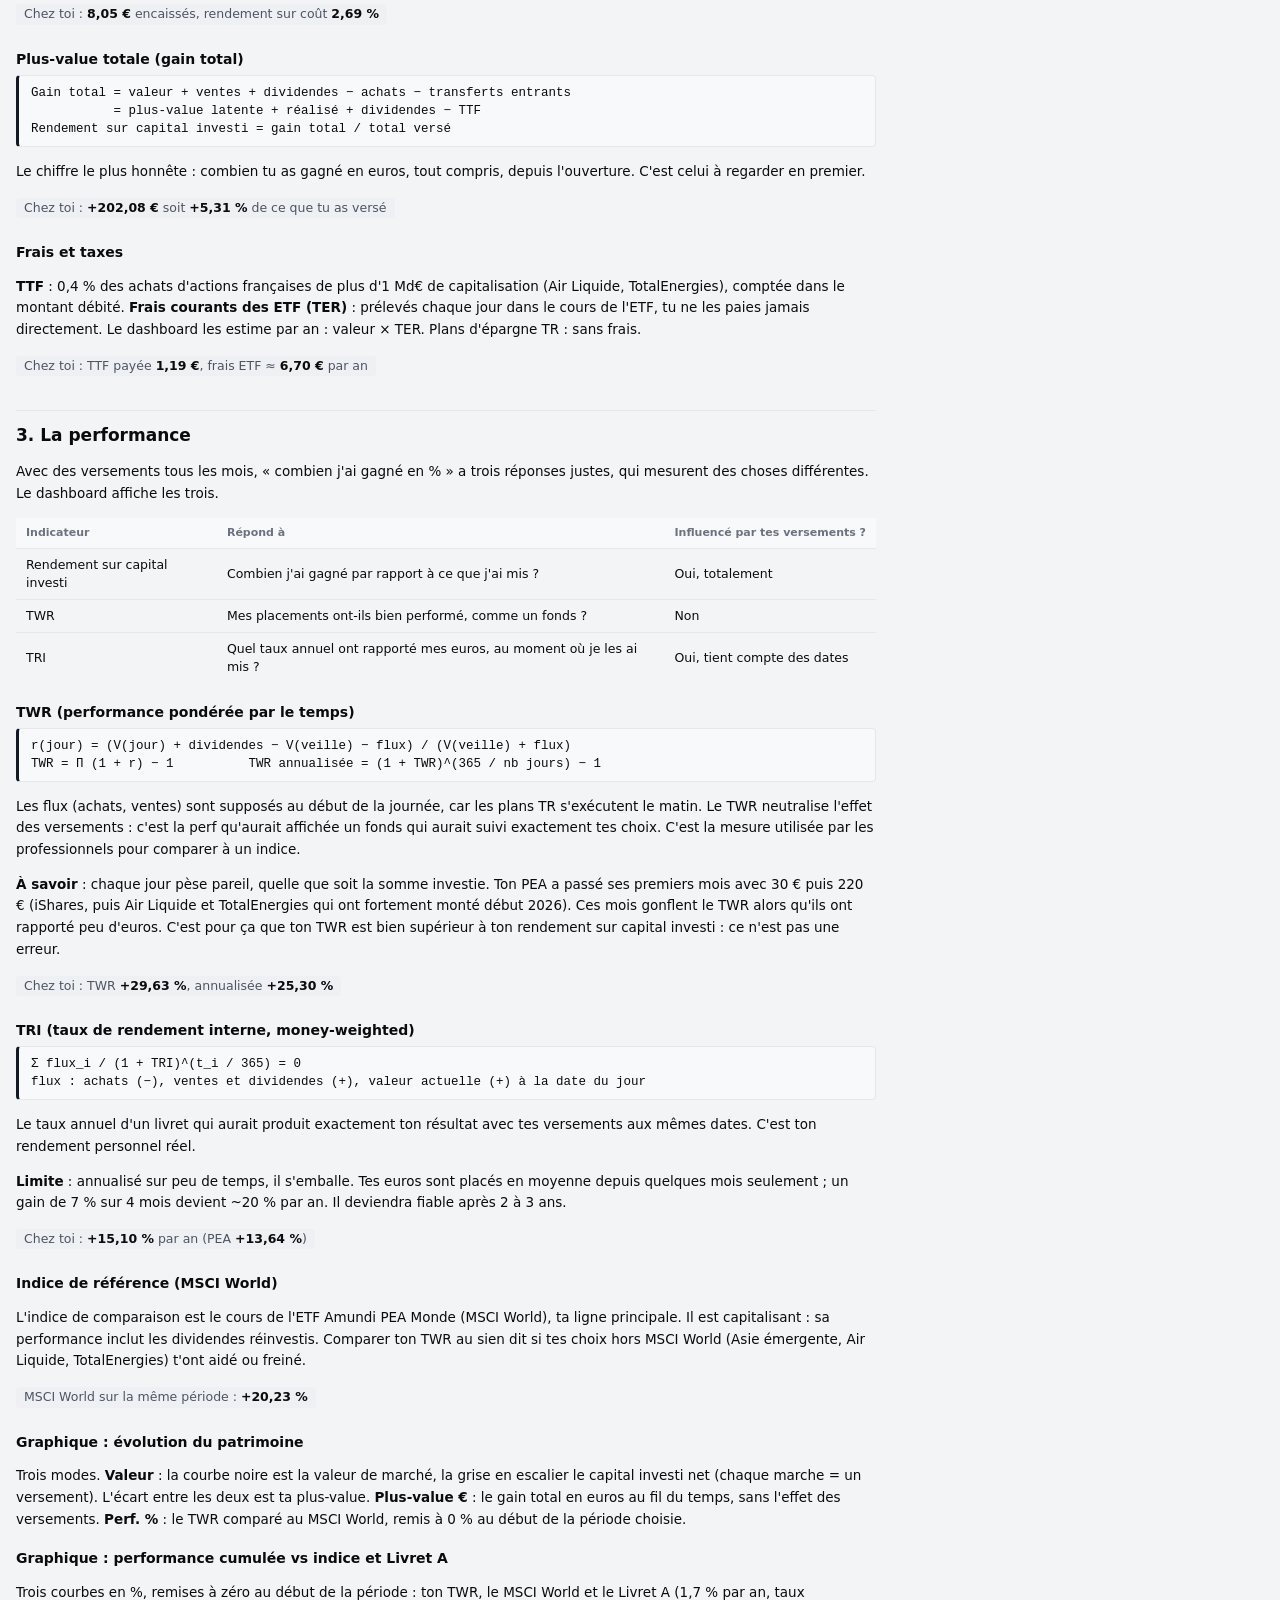
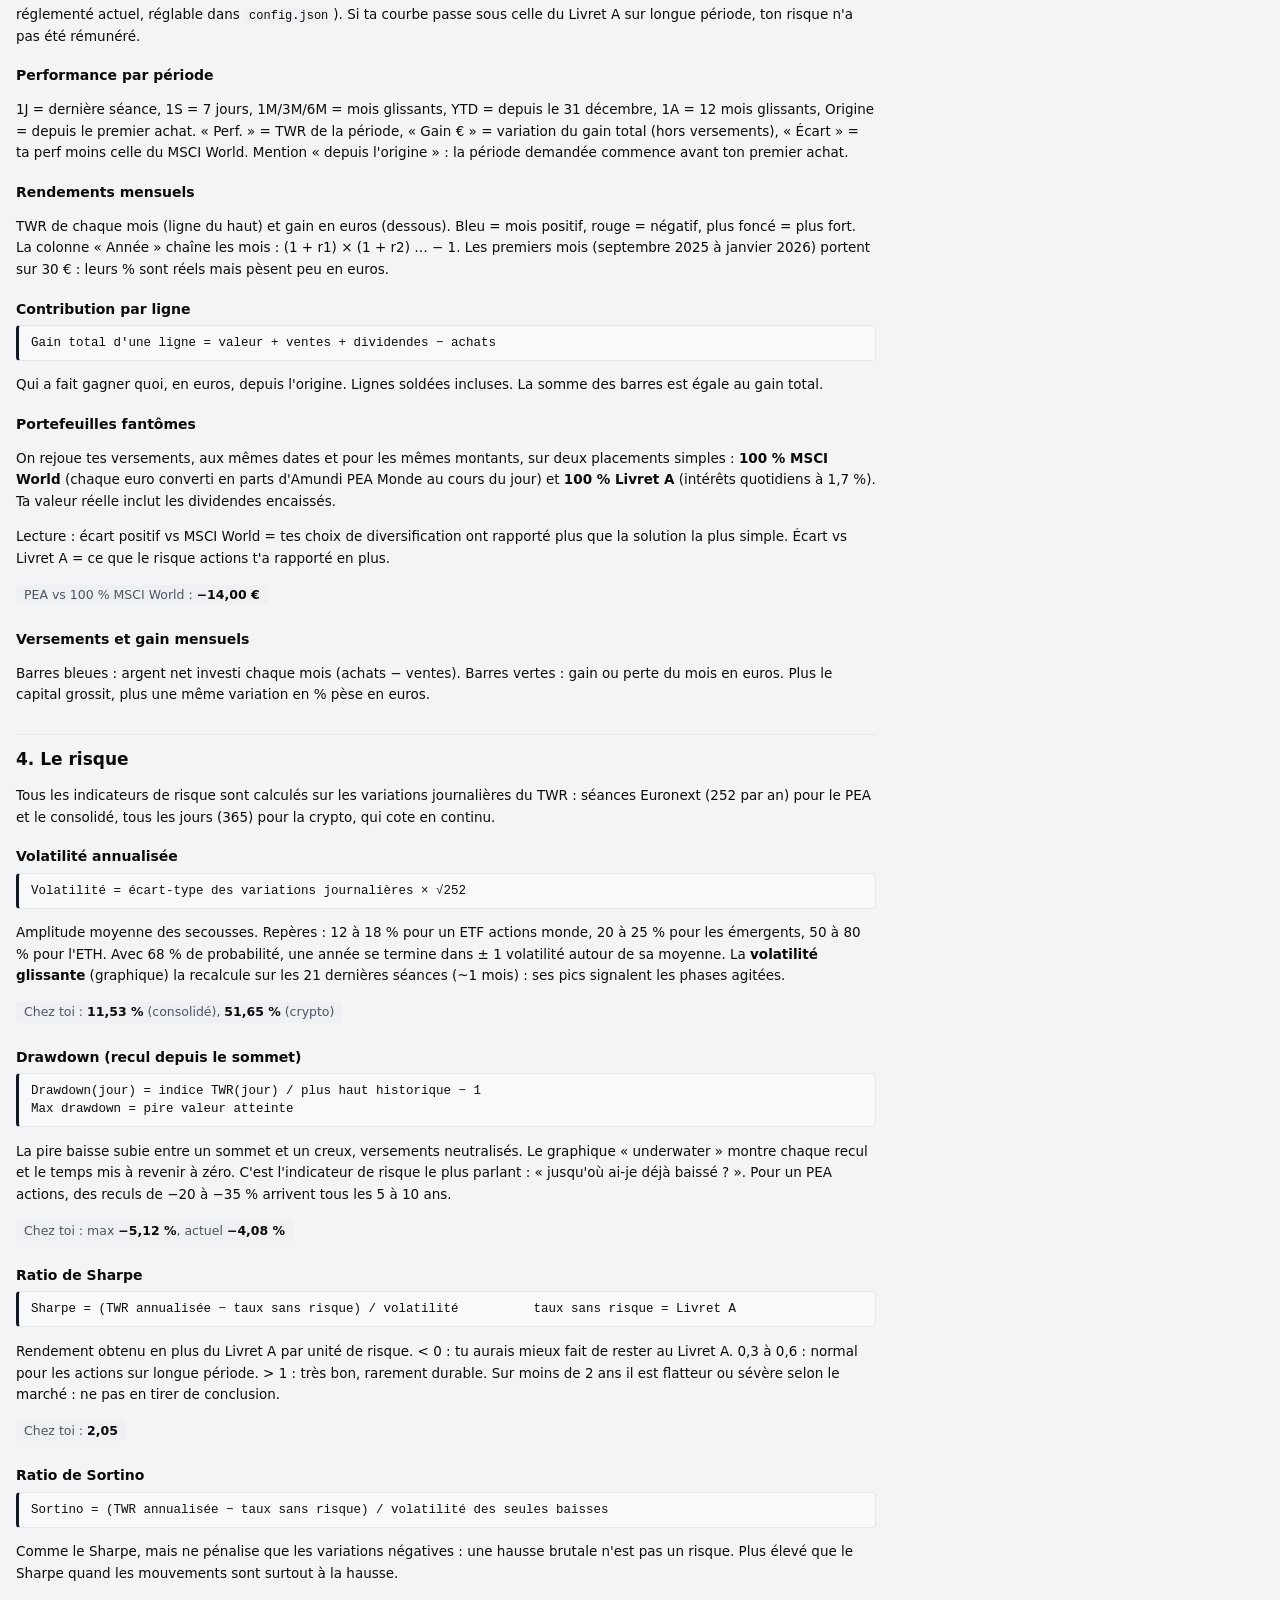
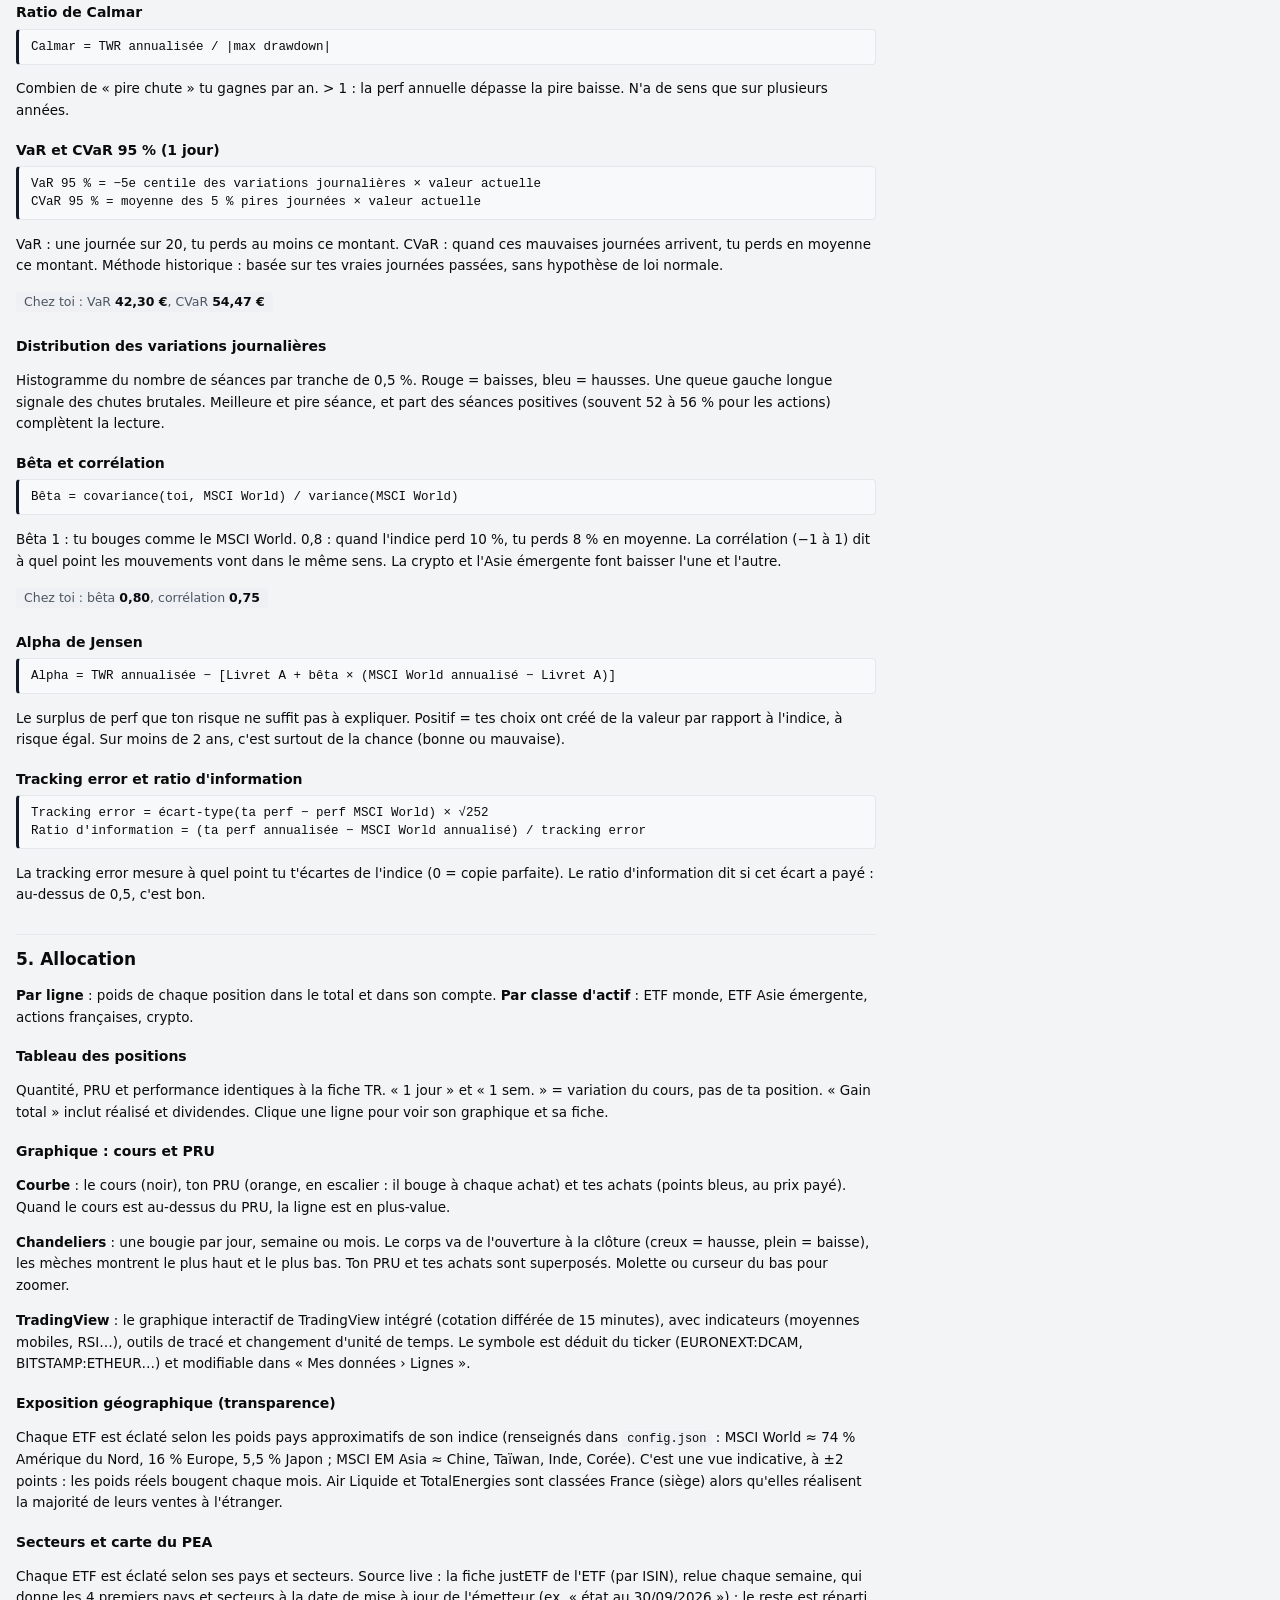
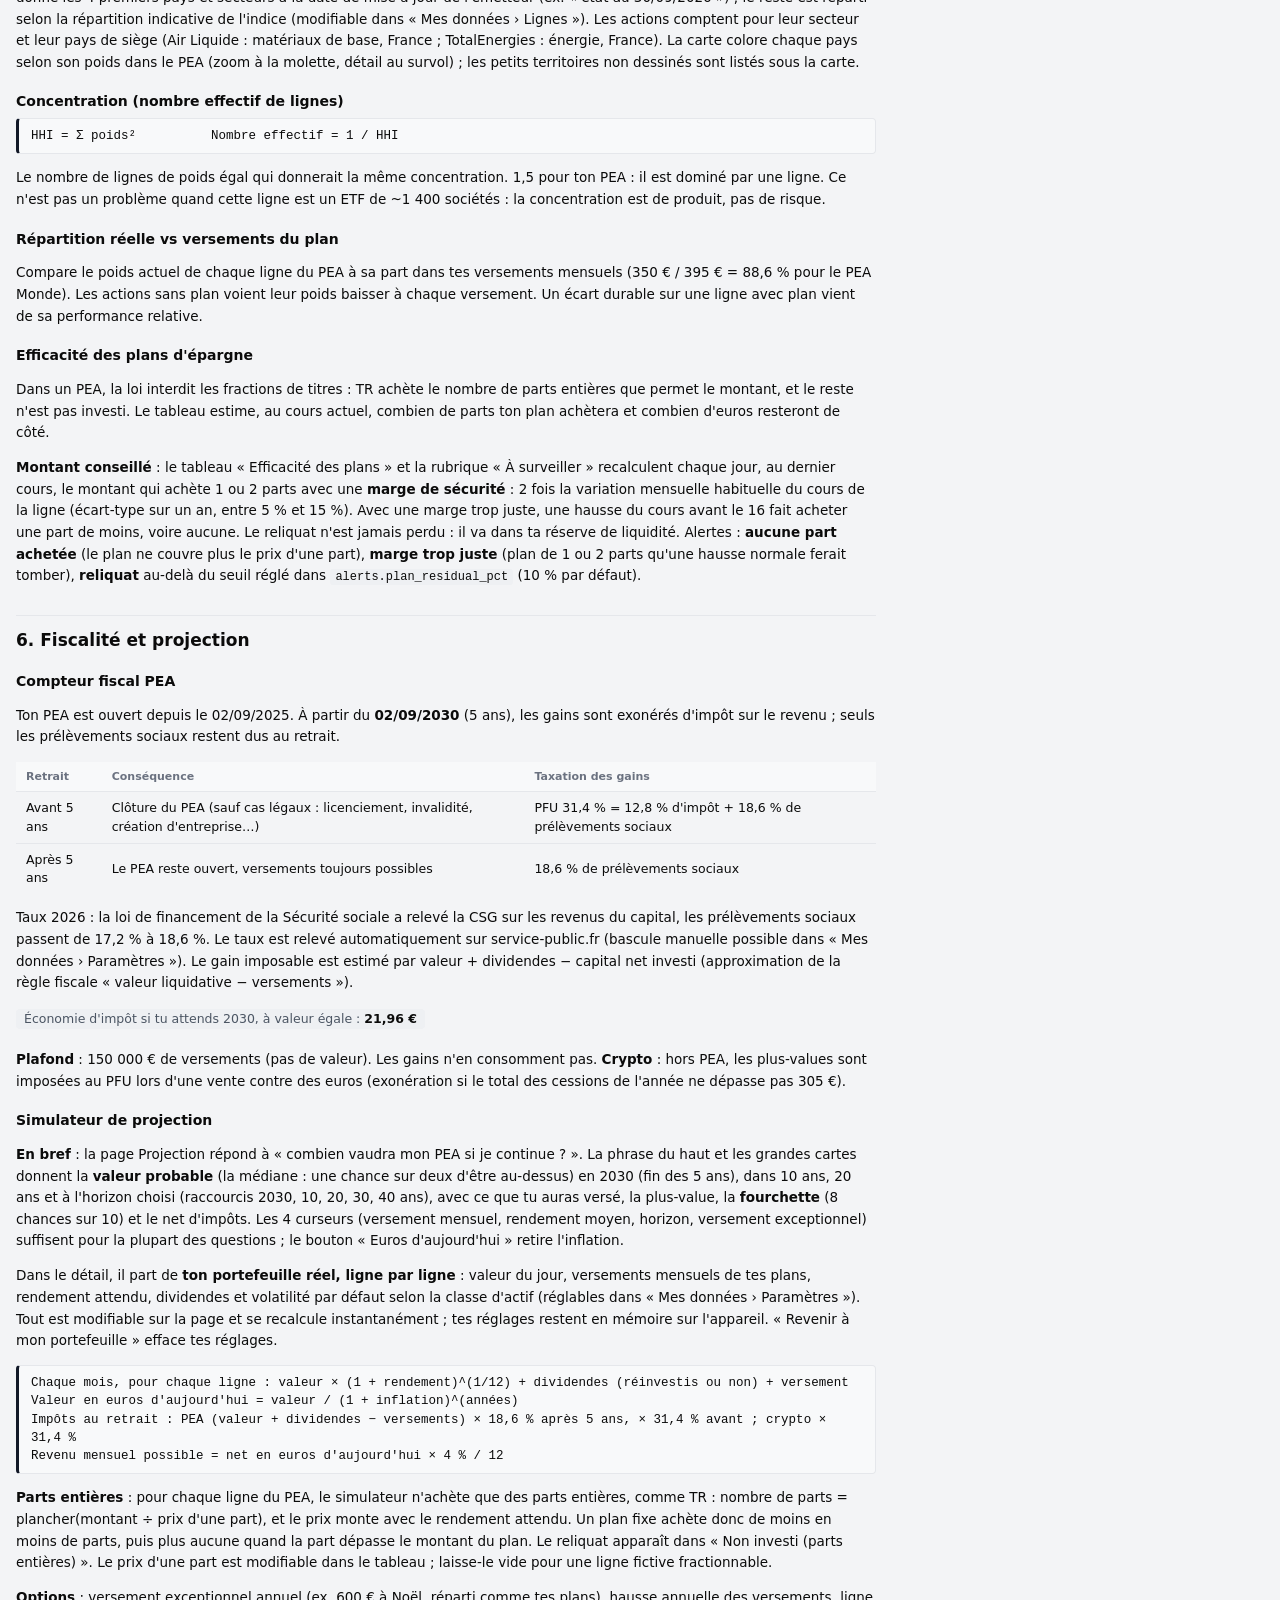
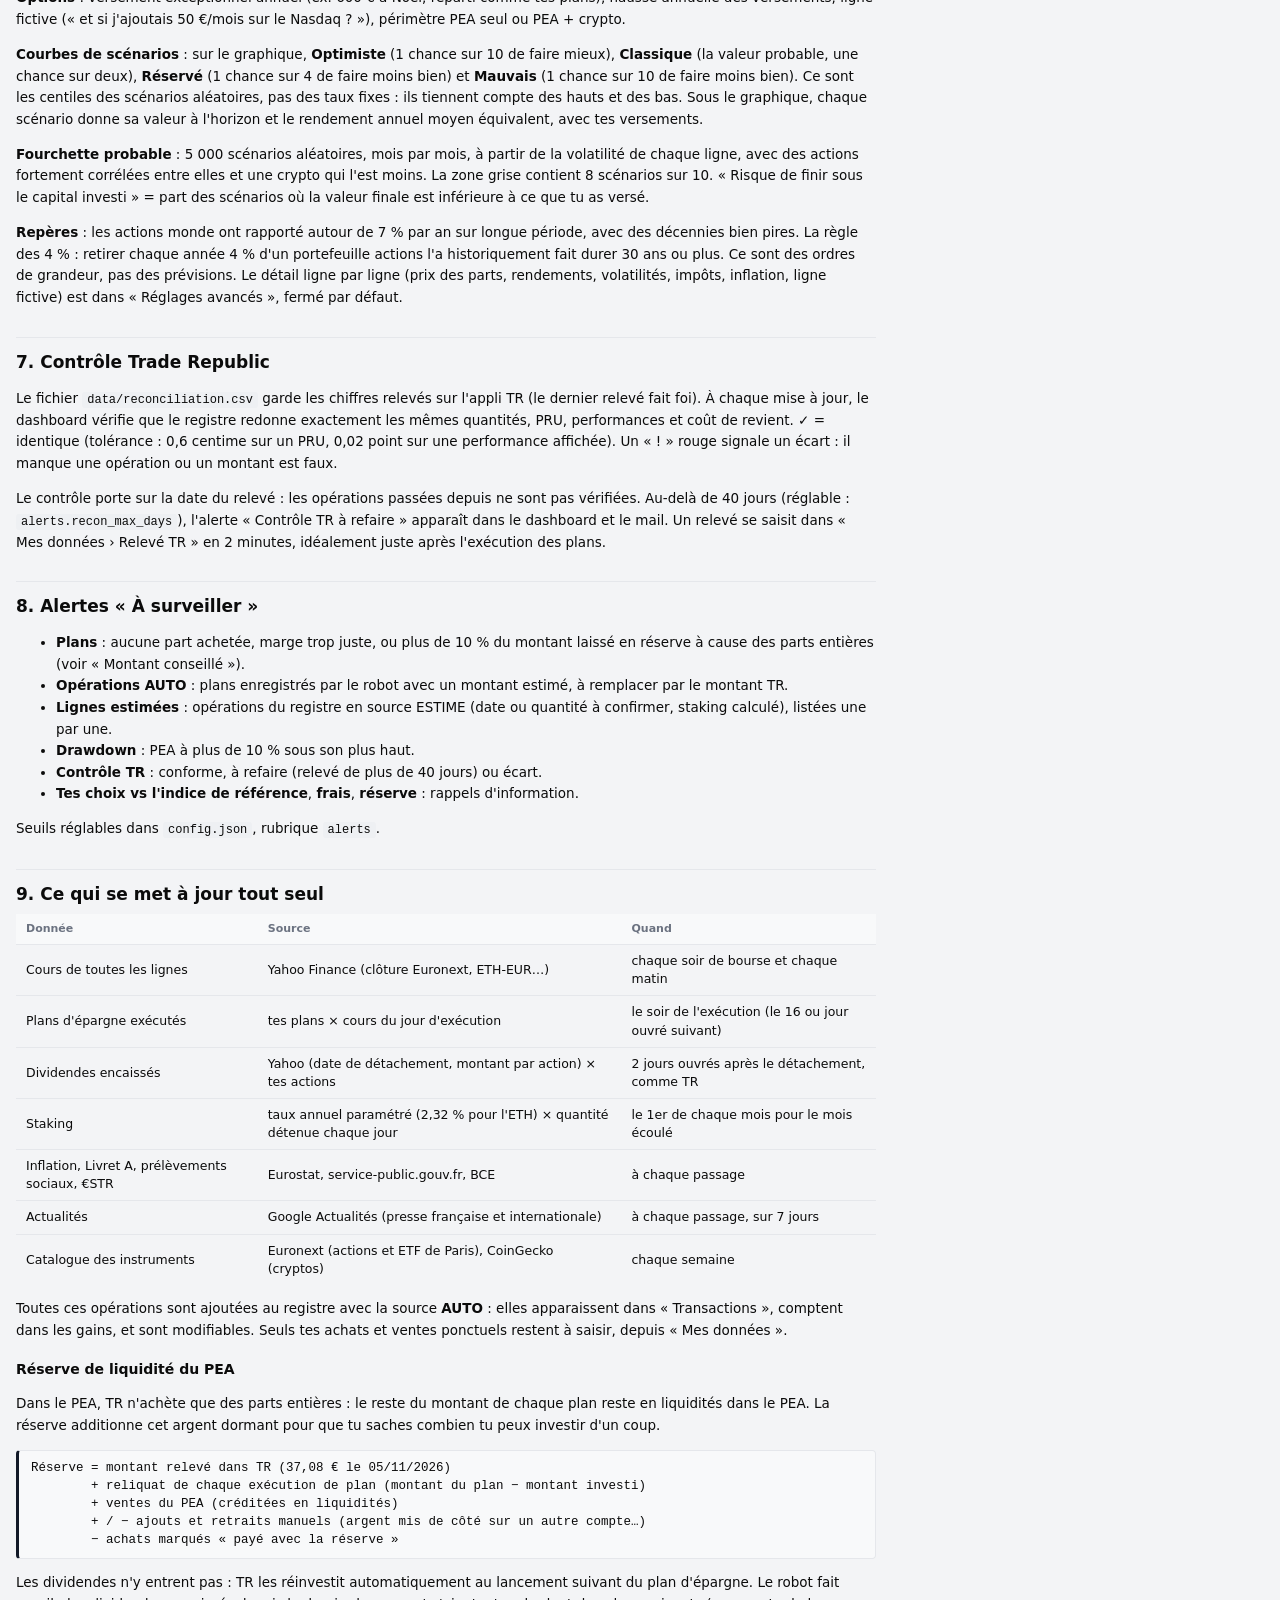
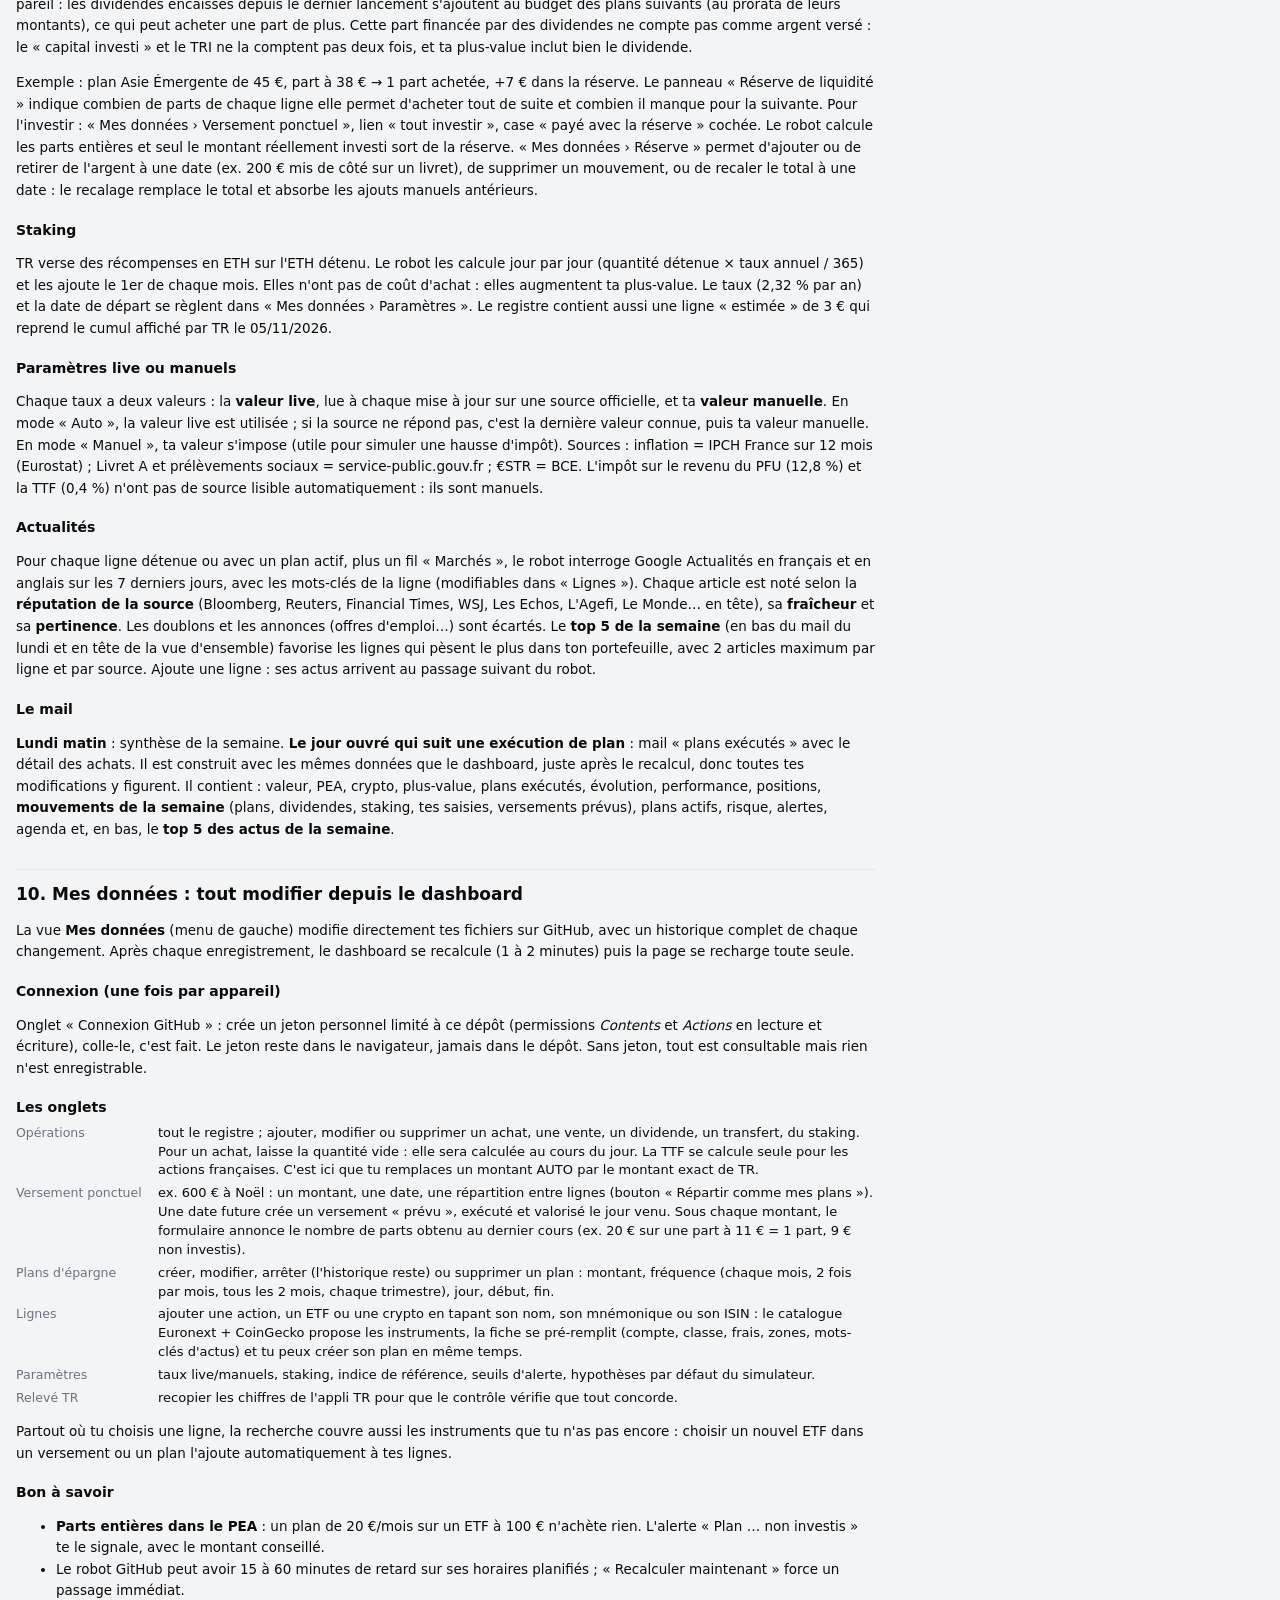
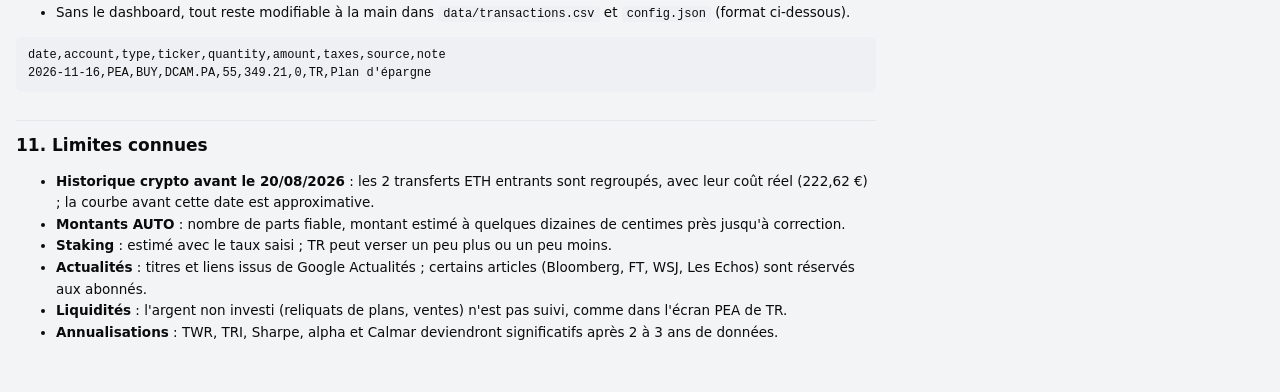
==== commit f8bbdb7d: "Projection : 5 000 scénarios et courbes Optimiste / Classique / Réservé / Mauvais - Courbes = centil" ====
--- a/aide.html
+++ b/aide.html
@@ -234,7 +234,8 @@
 Revenu mensuel possible = net en euros d'aujourd'hui × 4 % / 12</div>
   <p><b>Parts entières</b> : pour chaque ligne du PEA, le simulateur n'achète que des parts entières, comme TR : nombre de parts = plancher(montant ÷ prix d'une part), et le prix monte avec le rendement attendu. Un plan fixe achète donc de moins en moins de parts, puis plus aucune quand la part dépasse le montant du plan. Le reliquat apparaît dans « Non investi (parts entières) ». Le prix d'une part est modifiable dans le tableau ; laisse-le vide pour une ligne fictive fractionnable.</p>
   <p><b>Options</b> : versement exceptionnel annuel (ex. 600 € à Noël, réparti comme tes plans), hausse annuelle des versements, ligne fictive (« et si j'ajoutais 50 €/mois sur le Nasdaq ? »), périmètre PEA seul ou PEA + crypto.</p>
-  <p><b>Fourchette probable</b> : 10 000 scénarios aléatoires, mois par mois, à partir de la volatilité de chaque ligne, avec des actions fortement corrélées entre elles et une crypto qui l'est moins. La zone grise contient 8 scénarios sur 10. « Risque de finir sous le capital investi » = part des scénarios où la valeur finale est inférieure à ce que tu as versé.</p>
+  <p><b>Courbes de scénarios</b> : sur le graphique, <b>Optimiste</b> (1 chance sur 10 de faire mieux), <b>Classique</b> (la valeur probable, une chance sur deux), <b>Réservé</b> (1 chance sur 4 de faire moins bien) et <b>Mauvais</b> (1 chance sur 10 de faire moins bien). Ce sont les centiles des scénarios aléatoires, pas des taux fixes : ils tiennent compte des hauts et des bas. Sous le graphique, chaque scénario donne sa valeur à l'horizon et le rendement annuel moyen équivalent, avec tes versements.</p>
+  <p><b>Fourchette probable</b> : 5 000 scénarios aléatoires, mois par mois, à partir de la volatilité de chaque ligne, avec des actions fortement corrélées entre elles et une crypto qui l'est moins. La zone grise contient 8 scénarios sur 10. « Risque de finir sous le capital investi » = part des scénarios où la valeur finale est inférieure à ce que tu as versé.</p>
   <p><b>Repères</b> : les actions monde ont rapporté autour de 7 % par an sur longue période, avec des décennies bien pires. La règle des 4 % : retirer chaque année 4 % d'un portefeuille actions l'a historiquement fait durer 30 ans ou plus. Ce sont des ordres de grandeur, pas des prévisions. Le détail ligne par ligne (prix des parts, rendements, volatilités, impôts, inflation, ligne fictive) est dans « Réglages avancés », fermé par défaut.</p>
 
   <!-- ===================================================== CONTRÔLE -->
--- a/assets/style.css
+++ b/assets/style.css
@@ -398,3 +398,12 @@
 .tax2 .big { font-size: 24px; font-weight: 700; margin: 2px 0; }
 .tax2 small { color: var(--text-2); font-size: 11.5px; }
 @media (max-width: 600px) { .tax2 { grid-template-columns: 1fr; } .hcard .hv { font-size: 26px; } }
+
+/* scénarios de projection */
+#pj-scen .scen-h { font-size: 12.5px; font-weight: 650; color: var(--text-2); margin: 10px 0 8px; }
+.scen4 { display: grid; grid-template-columns: repeat(4, 1fr); gap: 10px; }
+.scen4 > div { background: var(--surface-2); border: 1px solid var(--border); border-radius: var(--radius); padding: 8px 10px; }
+.scen4 .lbl { font-size: 12px; font-weight: 650; }
+.scen4 .big { font-size: 20px; font-weight: 700; margin: 2px 0; font-variant-numeric: tabular-nums; }
+.scen4 small { color: var(--muted); font-size: 11px; line-height: 1.35; display: block; }
+@media (max-width: 700px) { .scen4 { grid-template-columns: 1fr 1fr; } }
